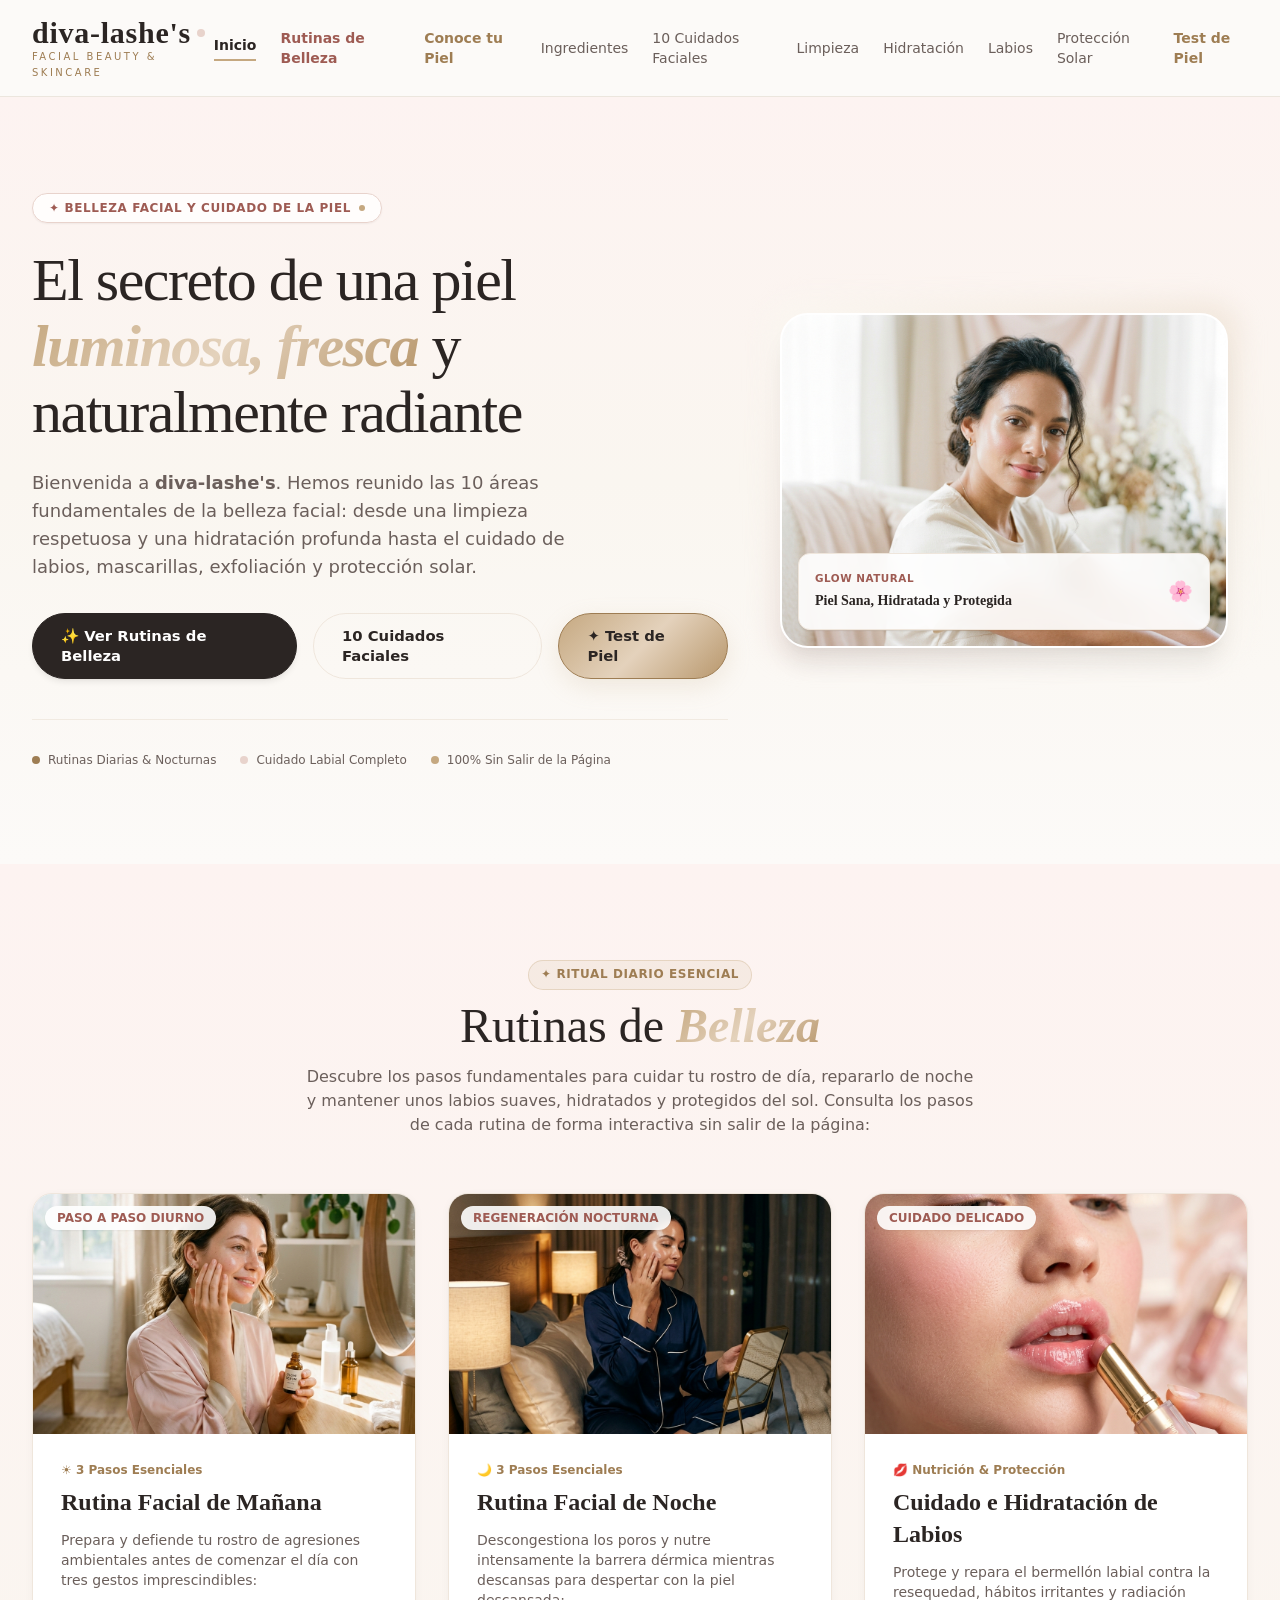
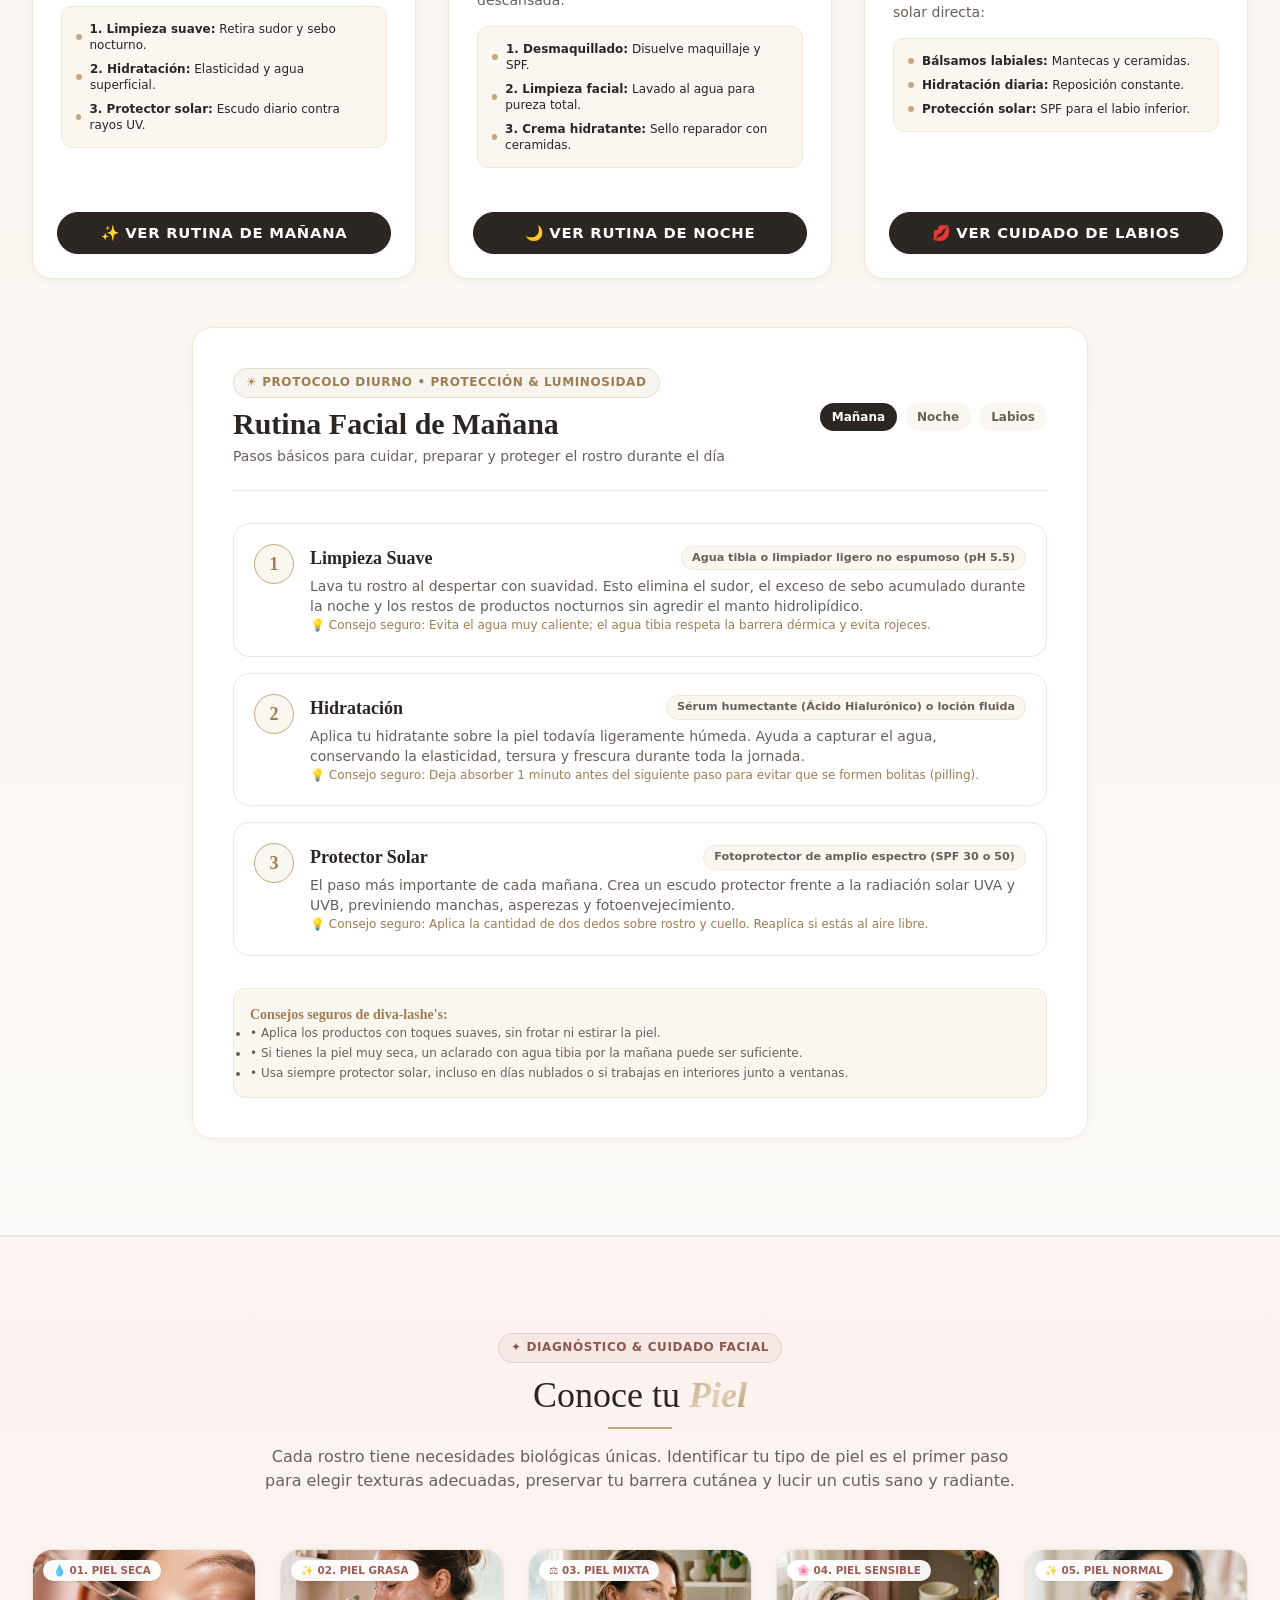
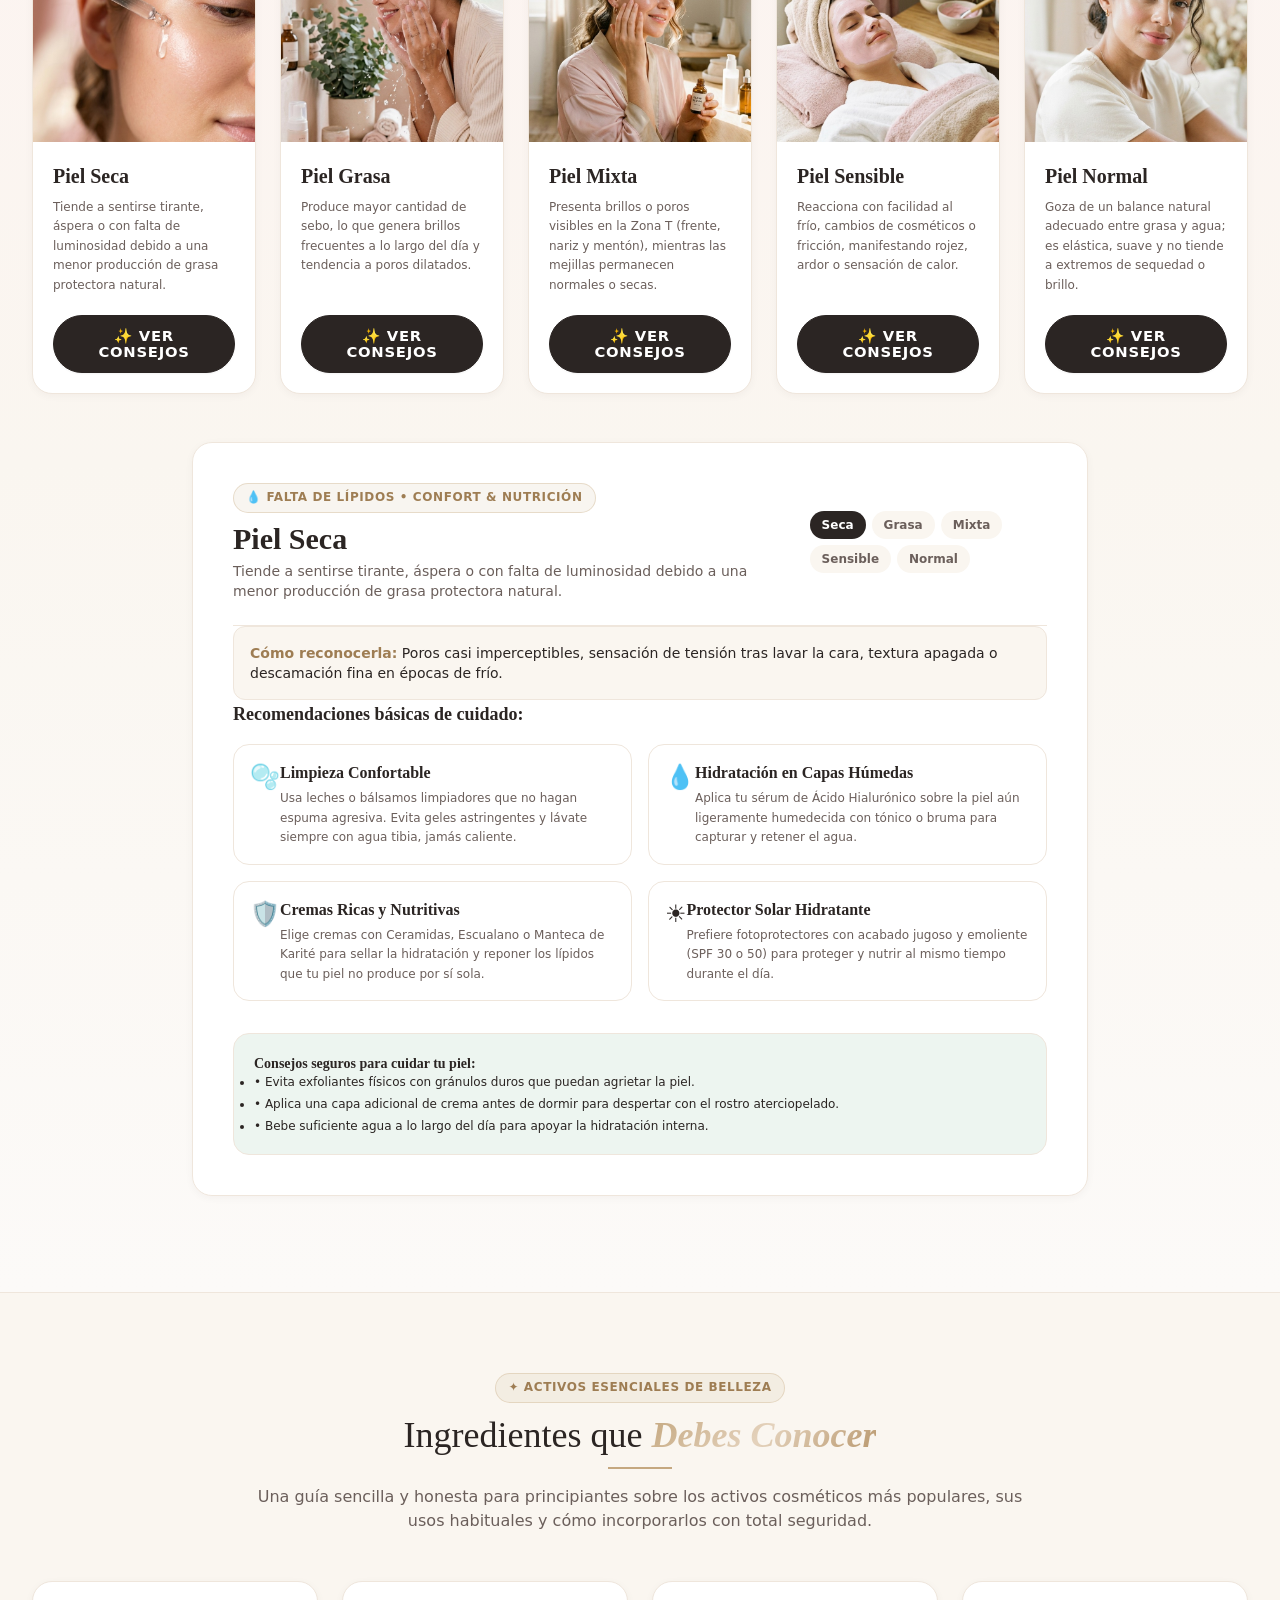
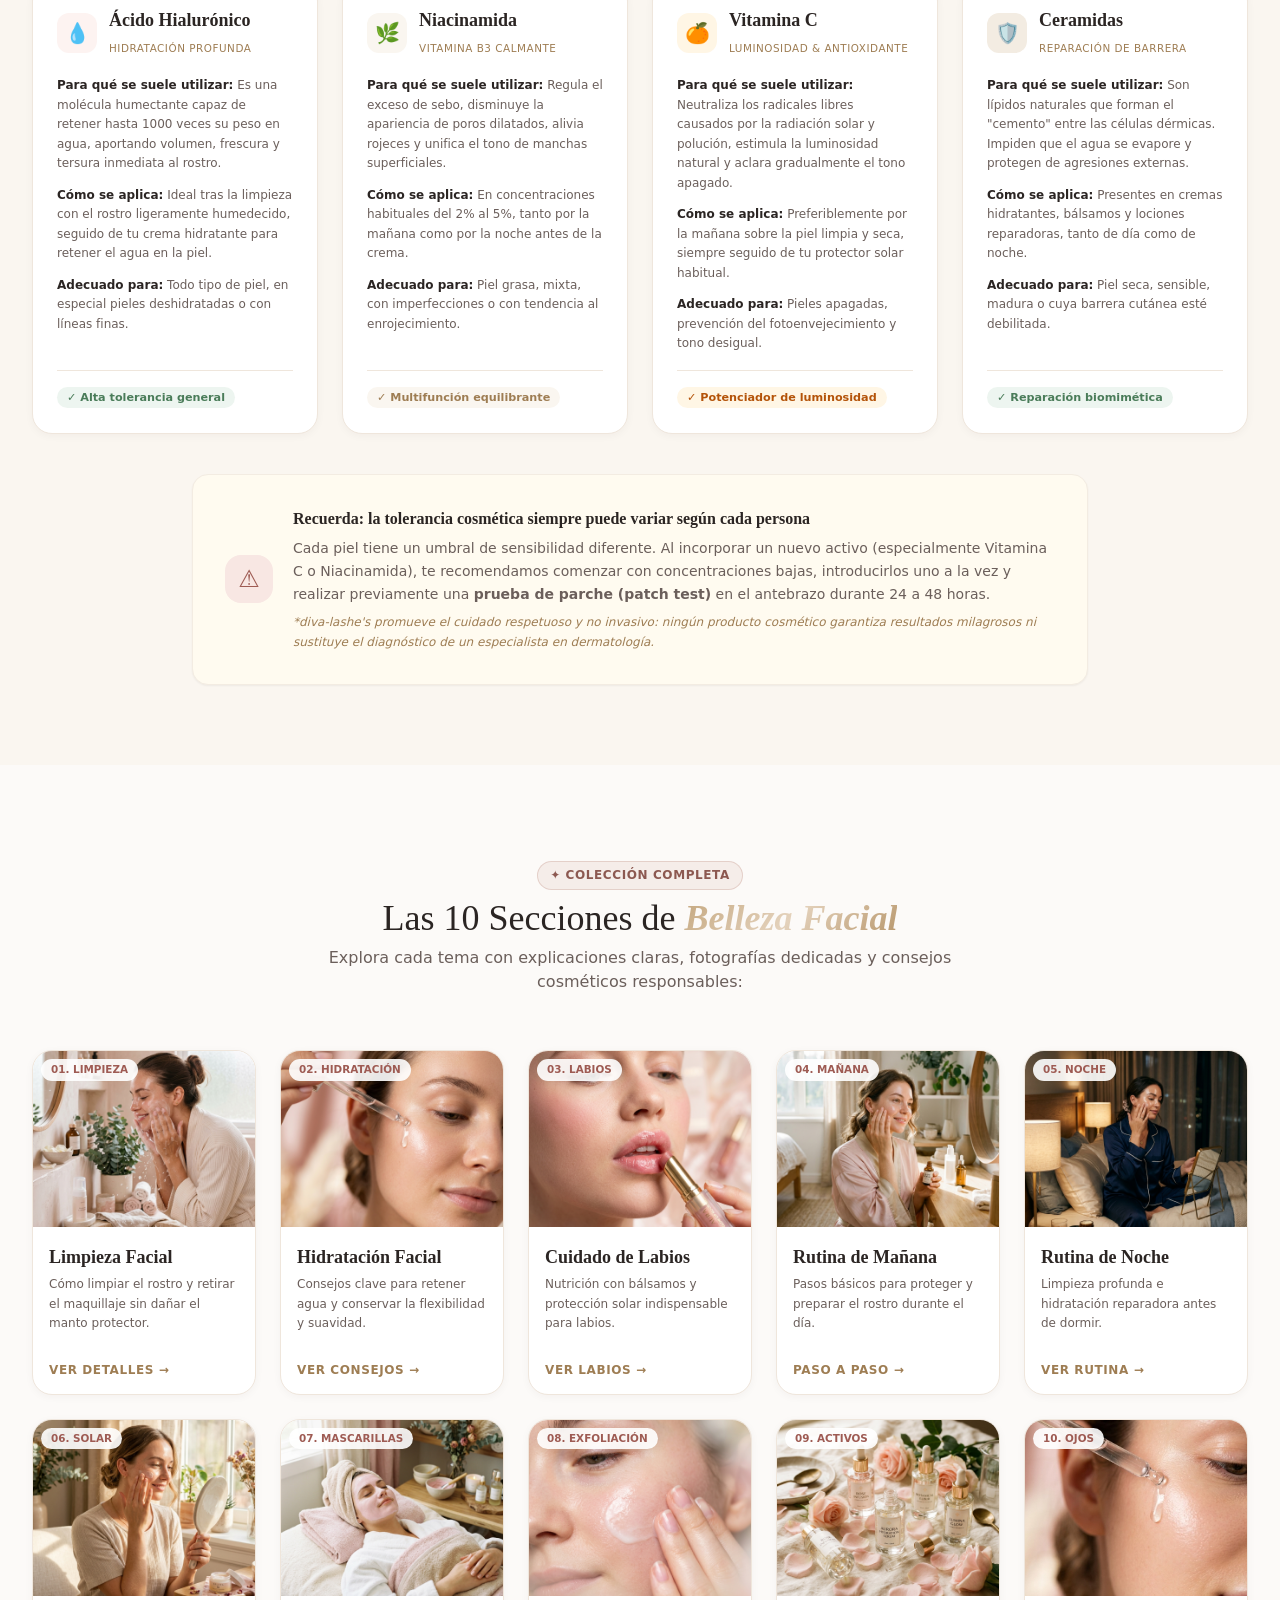
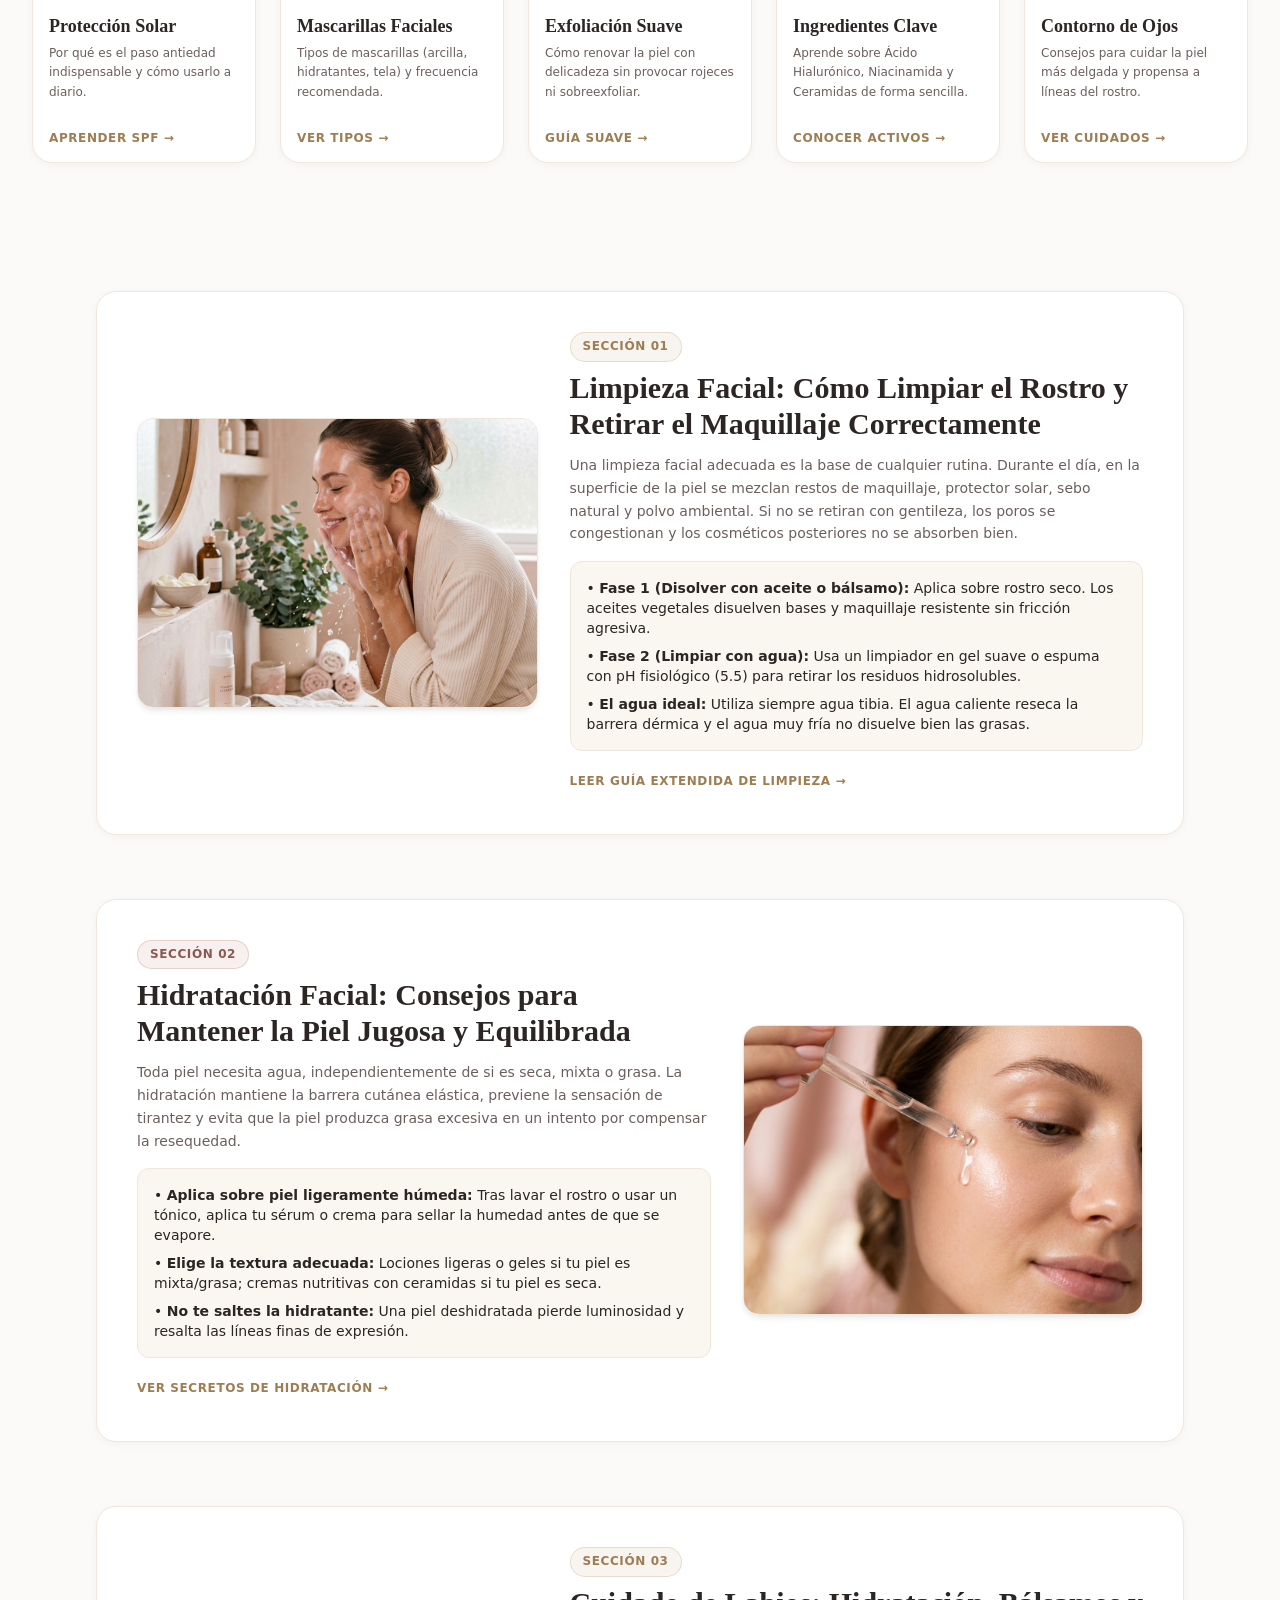
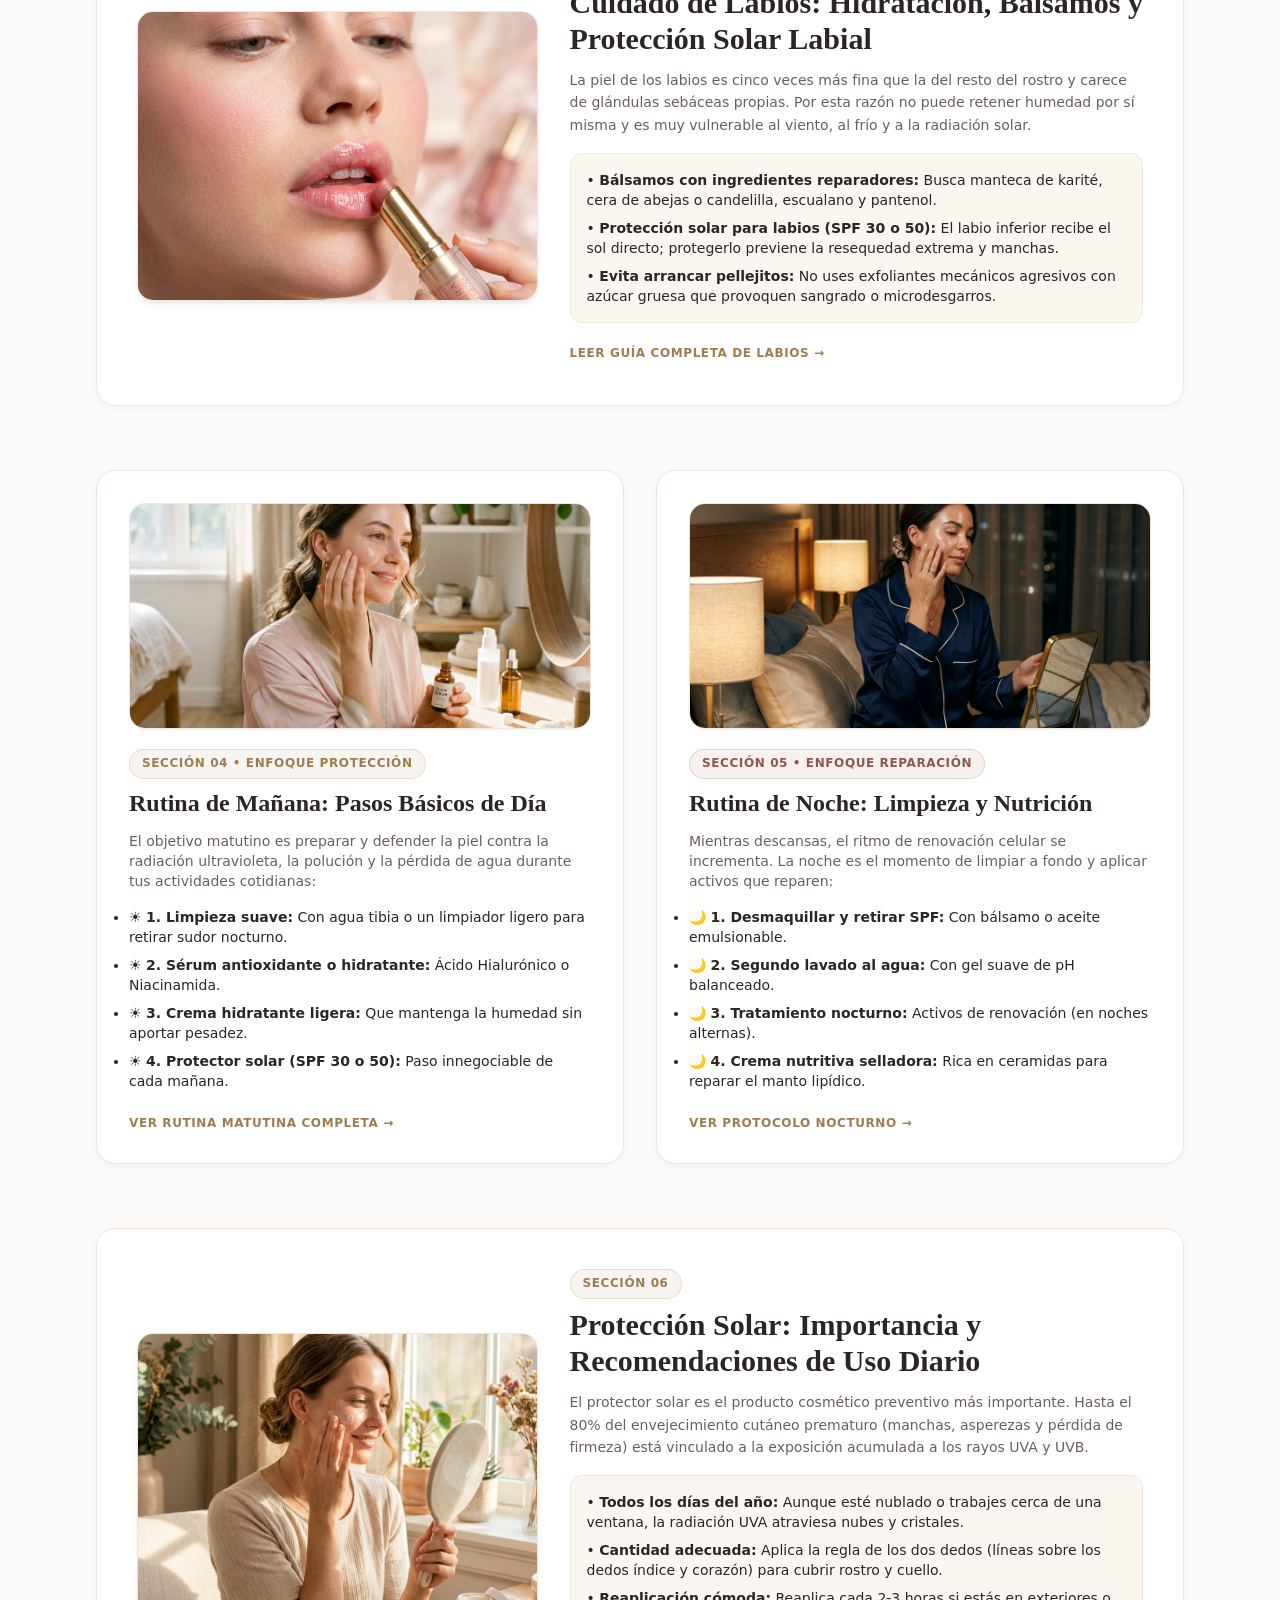
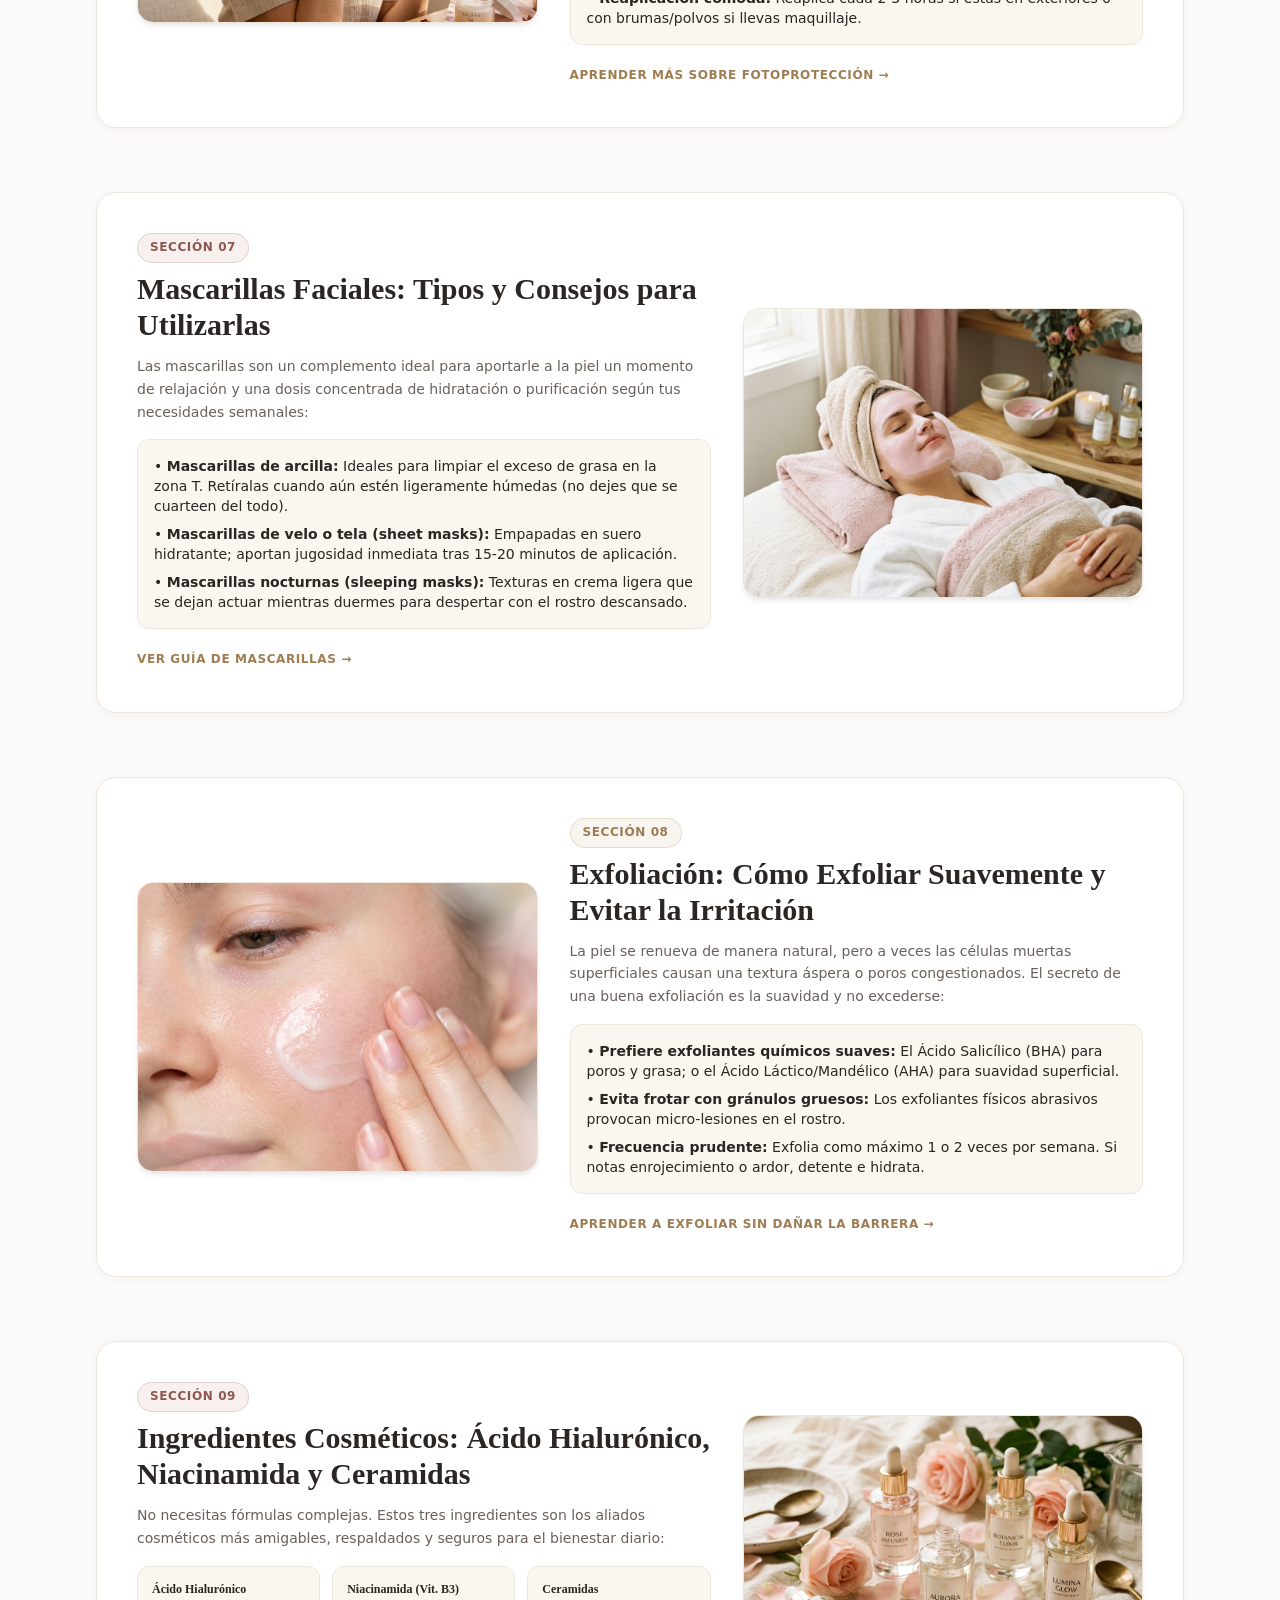
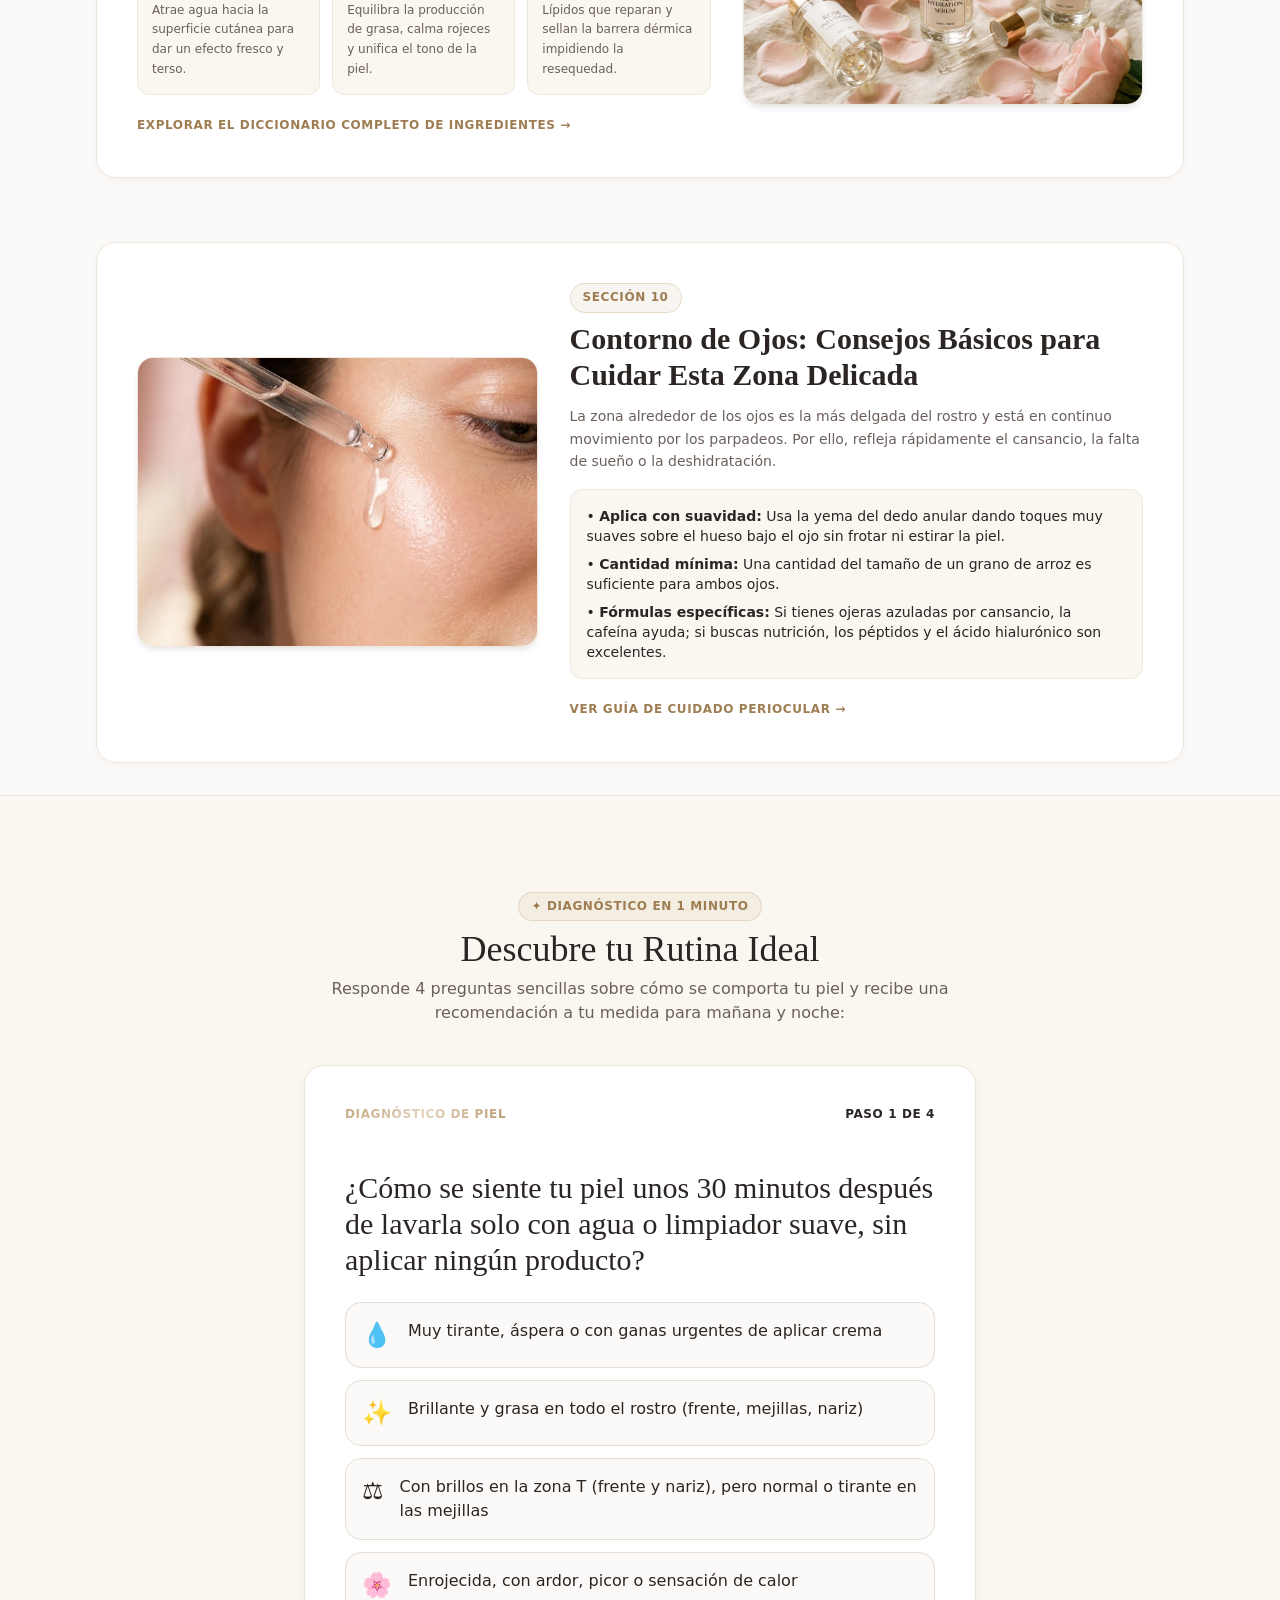
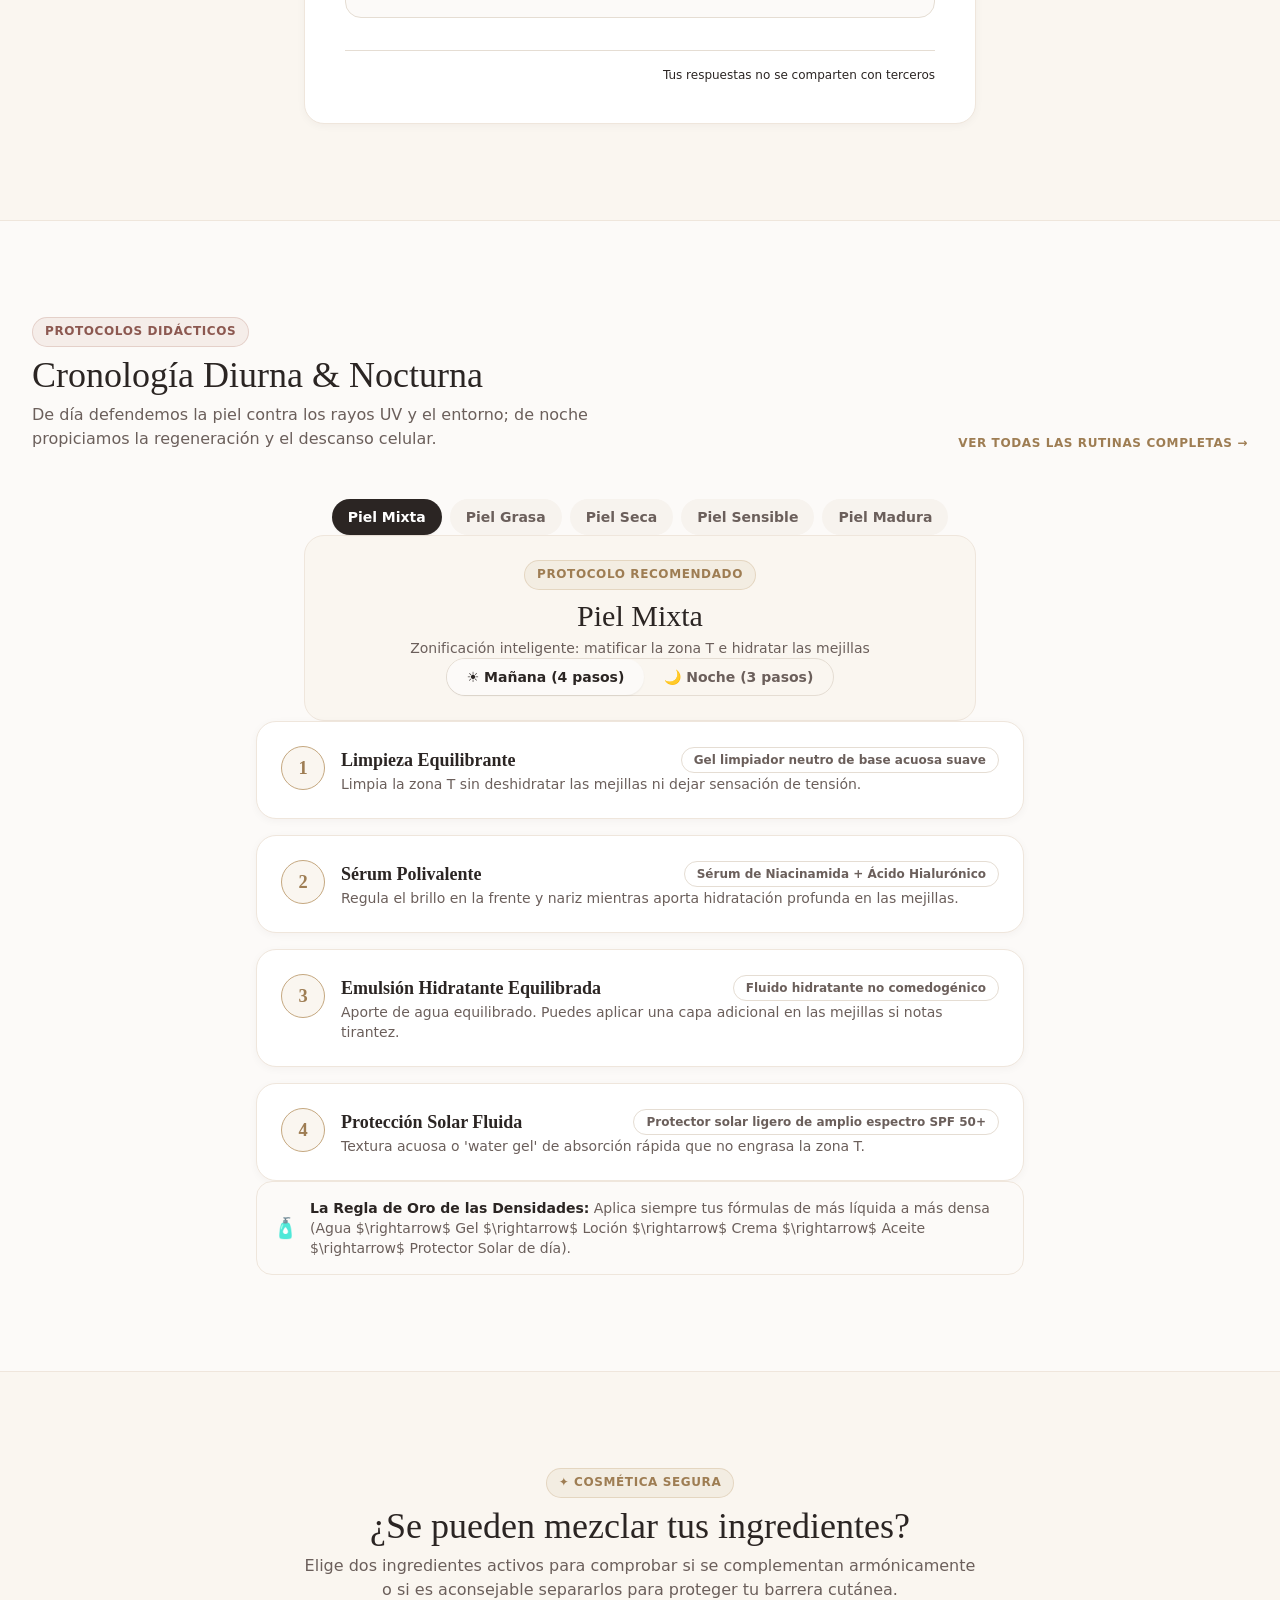
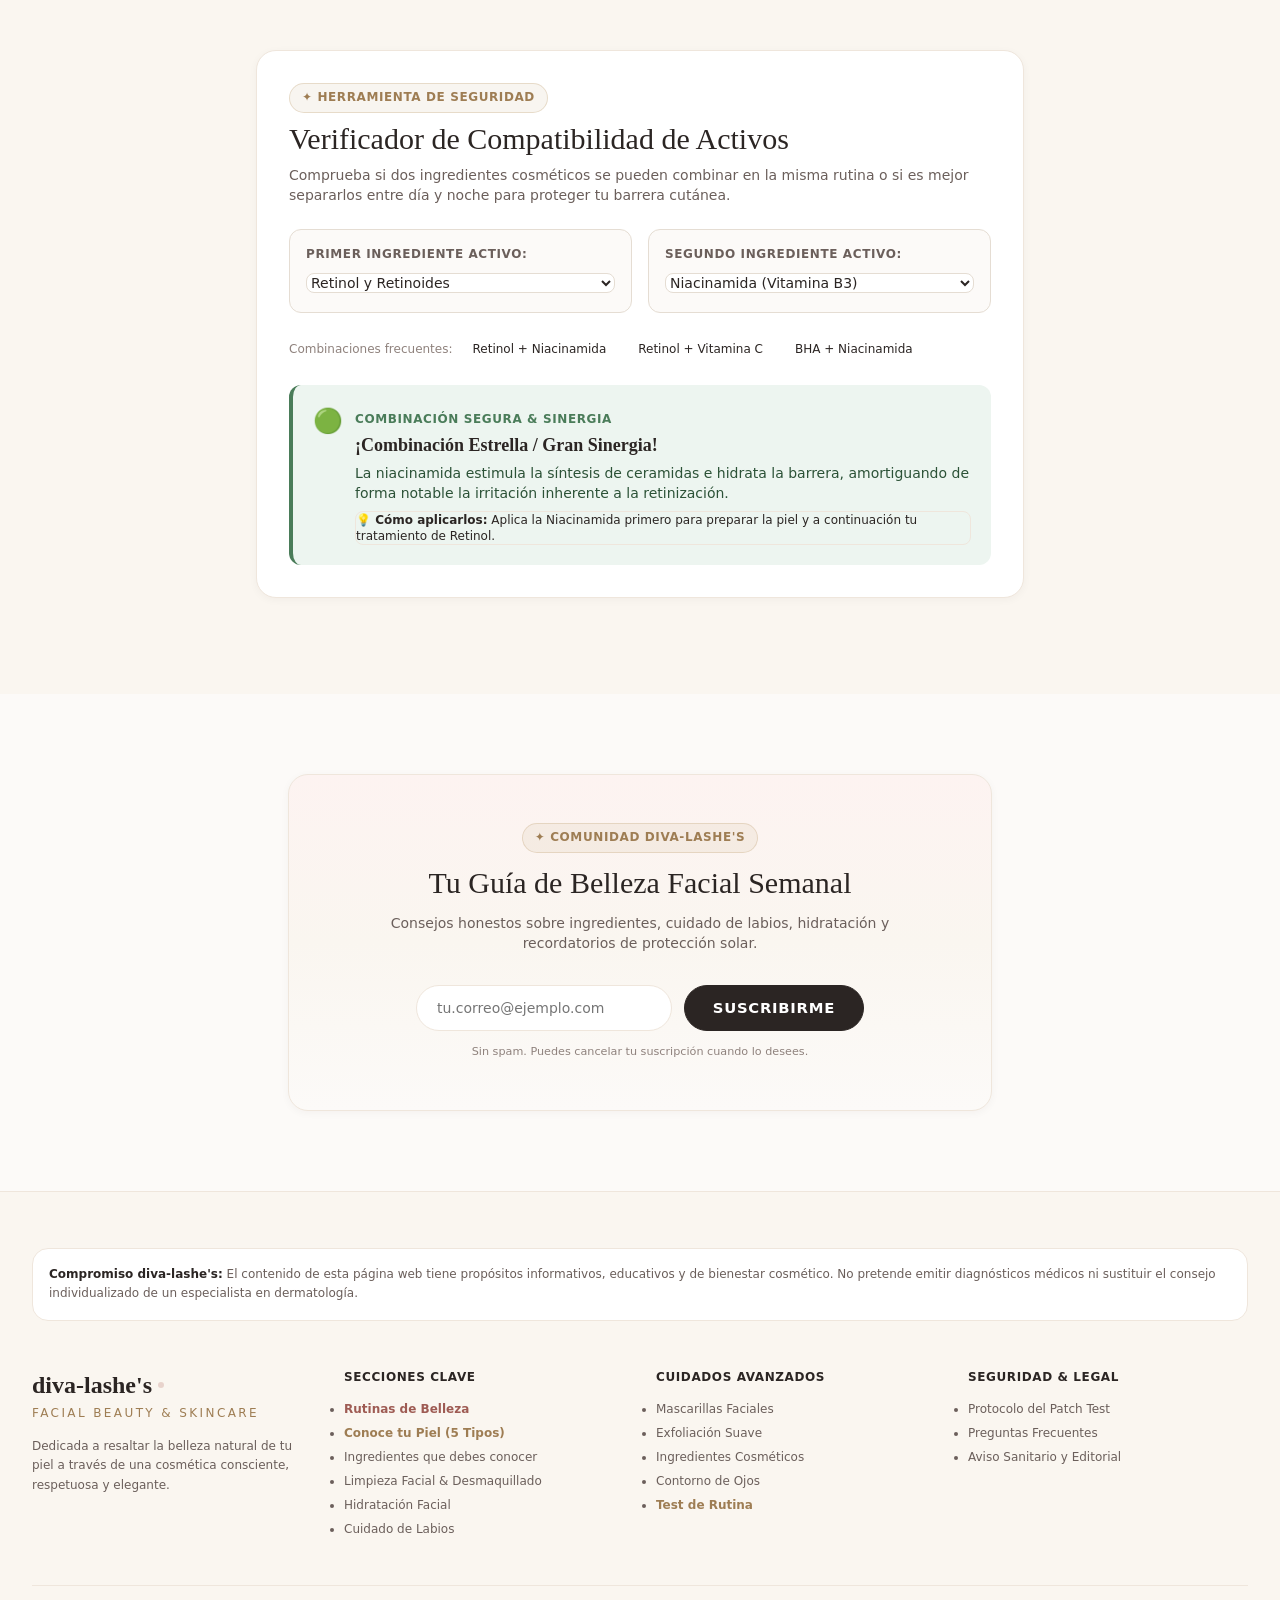
==== index.html @ 3c141c1d "Initial commit: diva-lashe's beauty and skincare website" ====
<!DOCTYPE html>
<html lang="es">
<head>
  <meta charset="UTF-8">
  <meta name="viewport" content="width=device-width, initial-scale=1.0">
  <title>diva-lashe's | Belleza Facial y Cuidado de la Piel</title>
  <meta name="description" content="diva-lashe's: Guía completa de belleza facial. Limpieza facial, hidratación profunda, cuidado de labios, rutinas de mañana y noche, protector solar, mascarillas, exfoliación e ingredientes.">
  <link rel="canonical" href="https://diva-lashes.com/">
  
  <!-- Estilos Base & Utilidades (100% Autónomo y de Carga Inmediata) -->
  <link rel="stylesheet" href="css/tailwind-local.css">
  <link rel="stylesheet" href="css/styles.css">
</head>
<body class="bg-[#FCFAF8] text-[#2B2523] flex flex-col min-h-screen">

  <!-- ============================================== -->
  <!-- ENCABEZADO CON LA MARCA diva-lashe's & NAVEGACIÓN -->
  <!-- ============================================== -->
  <header class="header-glass sticky top-0 z-40 transition-all duration-300">
    <div class="max-w-7xl mx-auto px-4 sm:px-6 lg:px-8">
      <div class="flex items-center justify-between h-20 sm:h-24">
        
        <!-- Logotipo de la Marca diva-lashe's -->
        <a href="index.html" class="flex flex-col text-left group">
          <div class="flex items-center gap-1.5">
            <span class="font-serif text-2xl sm:text-3xl font-semibold tracking-wide text-[#2B2523] group-hover:text-[#9E7D53] transition-colors">
              diva-lashe's
            </span>
            <span class="inline-block w-2 h-2 rounded-full bg-[#E8D3CC] group-hover:bg-[#C5A880] transition-colors"></span>
          </div>
          <span class="text-[0.625rem] tracking-[0.25em] uppercase text-[#9E7D53] font-medium -mt-0.5">
            Facial Beauty & Skincare
          </span>
        </a>

        <!-- Menú de Navegación Principal Desktop -->
        <nav class="hidden xl:flex items-center space-x-6 text-sm font-medium text-[#6B5F5B]">
          <a href="index.html" class="text-[#2B2523] font-semibold border-b-2 border-[#C5A880] pb-1">Inicio</a>
          <a href="#rutinas-de-belleza" class="hover:text-[#2B2523] transition-colors font-semibold text-[#9E5B53]">Rutinas de Belleza</a>
          <a href="#conoce-tu-piel" class="hover:text-[#2B2523] transition-colors font-semibold text-[#9E7D53]">Conoce tu Piel</a>
          <a href="#ingredientes-que-debes-conocer" class="hover:text-[#2B2523] transition-colors">Ingredientes</a>
          <a href="#cuidados-faciales" class="hover:text-[#2B2523] transition-colors">10 Cuidados Faciales</a>
          <a href="#limpieza-facial" class="hover:text-[#2B2523] transition-colors">Limpieza</a>
          <a href="#hidratacion-facial" class="hover:text-[#2B2523] transition-colors">Hidratación</a>
          <a href="#cuidado-labios" class="hover:text-[#2B2523] transition-colors">Labios</a>
          <a href="#proteccion-solar" class="hover:text-[#2B2523] transition-colors">Protección Solar</a>
          <a href="#diagnostico-test" class="hover:text-[#2B2523] transition-colors font-semibold text-[#9E7D53]">Test de Piel</a>
        </nav>

        <!-- Botones de Acción Superior -->
        <div class="flex items-center gap-3">
          <a href="#diagnostico-test" class="hidden sm:inline-flex btn-gold text-xs uppercase tracking-wider py-2.5 px-5">
            ✦ Descubrir mi Rutina
          </a>

          <!-- Botón Hamburguesa Móvil -->
          <button id="mobile-menu-toggle" class="xl:hidden p-2 rounded-xl text-[#2B2523] hover:bg-[#FAF6F0] focus:outline-none" aria-label="Abrir menú de navegación" aria-expanded="false">
            <svg class="w-6 h-6" fill="none" stroke="currentColor" viewBox="0 0 24 24">
              <path stroke-linecap="round" stroke-linejoin="round" stroke-width="2" d="M4 6h16M4 12h16M4 18h16"></path>
            </svg>
          </button>
        </div>

      </div>
    </div>
  </header>

  <!-- Menú Móvil Desplegable -->
  <div id="mobile-menu" class="hidden fixed inset-0 z-50 bg-[#FCFAF8]/95 backdrop-blur-md flex flex-col justify-between p-6 overflow-y-auto">
    <div>
      <div class="flex justify-between items-center pb-6 border-b border-[#EFE6DC]">
        <div>
          <span class="font-serif text-2xl font-semibold text-[#2B2523]">diva-lashe's</span>
          <span class="text-[0.65rem] tracking-[0.2em] uppercase text-[#9E7D53] block">Facial Beauty & Skincare</span>
        </div>
        <button id="mobile-menu-close" class="p-2 text-[#2B2523] hover:text-[#9E7D53]" aria-label="Cerrar menú">
          <svg class="w-6 h-6" fill="none" stroke="currentColor" viewBox="0 0 24 24">
            <path stroke-linecap="round" stroke-linejoin="round" stroke-width="2" d="M6 18L18 6M6 6l12 12"></path>
          </svg>
        </button>
      </div>

      <nav class="flex flex-col space-y-3.5 py-6 text-base font-medium text-[#2B2523]">
        <a href="index.html" class="text-[#9E7D53] font-semibold">Inicio</a>
        <a href="#rutinas-de-belleza" class="hover:text-[#9E7D53] transition-colors font-bold text-[#9E5B53]">🌸 Rutinas de Belleza (Mañana, Noche, Labios)</a>
        <a href="#conoce-tu-piel" class="hover:text-[#9E7D53] transition-colors font-bold text-[#9E7D53]">✨ Conoce tu Piel (5 Tipos & Consejos)</a>
        <a href="#ingredientes-que-debes-conocer" class="hover:text-[#9E7D53] transition-colors font-medium">🌿 Ingredientes que debes conocer</a>
        <a href="#cuidados-faciales" class="hover:text-[#9E7D53] transition-colors">✦ Los 10 Cuidados Faciales</a>
        <a href="#limpieza-facial" class="hover:text-[#9E7D53] transition-colors">1. Limpieza Facial y Desmaquillado</a>
        <a href="#hidratacion-facial" class="hover:text-[#9E7D53] transition-colors">2. Hidratación Facial Profunda</a>
        <a href="#cuidado-labios" class="hover:text-[#9E7D53] transition-colors">3. Cuidado de Labios y SPF Labial</a>
        <a href="#rutina-manana" class="hover:text-[#9E7D53] transition-colors">4. Rutina de Mañana</a>
        <a href="#rutina-noche" class="hover:text-[#9E7D53] transition-colors">5. Rutina de Noche</a>
        <a href="#proteccion-solar" class="hover:text-[#9E7D53] transition-colors">6. Protección Solar Diaria</a>
        <a href="#mascarillas-faciales" class="hover:text-[#9E7D53] transition-colors">7. Mascarillas Faciales</a>
        <a href="#exfoliacion" class="hover:text-[#9E7D53] transition-colors">8. Exfoliación Suave</a>
        <a href="#ingredientes-cosmeticos" class="hover:text-[#9E7D53] transition-colors">9. Ingredientes Cosméticos</a>
        <a href="#contorno-ojos" class="hover:text-[#9E7D53] transition-colors">10. Contorno de Ojos</a>
        <a href="tipos-de-piel.html" class="text-sm text-[#6B5F5B] pt-2 border-t border-[#EFE6DC]">Ver Guía de Tipos de Piel</a>
        <a href="faq.html" class="text-sm text-[#6B5F5B]">Preguntas Frecuentes & Patch Test</a>
        <a href="aviso-medico.html" class="text-sm text-[#6B5F5B]">Aviso Sanitario y Editorial</a>
      </nav>
    </div>

    <div class="pt-6 border-t border-[#EFE6DC]">
      <a href="#diagnostico-test" class="btn-gold w-full text-center py-3">
        ✦ Descubrir mi Rutina Personalizada
      </a>
    </div>
  </div>

  <main class="flex-grow">

    <!-- ============================================== -->
    <!-- SECCIÓN PRINCIPAL (HERO) CON FOTOGRAFÍA EDITORIAL -->
    <!-- ============================================== -->
    <section class="relative overflow-hidden py-14 sm:py-20 lg:py-24 bg-gradient-to-b from-[#FDF3F1] via-[#FAF6F0] to-[#FCFAF8]">
      <div class="max-w-7xl mx-auto px-4 sm:px-6 lg:px-8 relative z-10">
        <div class="grid grid-cols-1 lg:grid-cols-12 gap-12 lg:gap-8 items-center">
          
          <!-- Columna Izquierda: Título Atractivo y Botón de Descubrir -->
          <div class="lg:col-span-7 text-center lg:text-left">
            
            <div class="inline-flex items-center gap-2 mb-6 px-4 py-1.5 rounded-full bg-[#FFFFFF]/80 border border-[#E8D3CC] shadow-sm">
              <span class="text-xs font-semibold uppercase tracking-wider text-[#9E5B53]">✦ Belleza Facial y Cuidado de la Piel</span>
              <span class="w-1.5 h-1.5 rounded-full bg-[#C5A880]"></span>
              <span class="text-xs text-[#6B5F5B] font-medium hidden sm:inline">diva-lashe's</span>
            </div>

            <h1 class="font-serif text-4xl sm:text-5xl lg:text-6xl font-medium text-[#2B2523] tracking-tight leading-[1.12] mb-6">
              El secreto de una piel <span class="text-gold-gradient font-semibold italic">luminosa, fresca</span> y naturalmente radiante
            </h1>

            <p class="text-base sm:text-lg text-[#6B5F5B] leading-relaxed mb-8 max-w-xl mx-auto lg:mx-0">
              Bienvenida a <strong>diva-lashe's</strong>. Hemos reunido las 10 áreas fundamentales de la belleza facial: desde una limpieza respetuosa y una hidratación profunda hasta el cuidado de labios, mascarillas, exfoliación y protección solar.
            </p>

            <div class="flex flex-col sm:flex-row items-center justify-center lg:justify-start gap-4">
              <!-- Botón principal para descubrir las rutinas de belleza -->
              <a href="#rutinas-de-belleza" class="btn-primary w-full sm:w-auto text-sm py-3.5 px-8 shadow-md hover:shadow-lg">
                ✨ Ver Rutinas de Belleza
              </a>
              <a href="#cuidados-faciales" class="btn-outline w-full sm:w-auto text-sm py-3.5 px-7">
                10 Cuidados Faciales
              </a>
              <a href="#diagnostico-test" class="btn-gold w-full sm:w-auto text-sm py-3.5 px-6">
                ✦ Test de Piel
              </a>
            </div>

            <!-- Etiquetas de Valores de Marca diva-lashe's -->
            <div class="flex flex-wrap items-center justify-center lg:justify-start gap-4 sm:gap-6 mt-10 pt-8 border-t border-[#EFE6DC]/80 text-xs text-[#6B5F5B]">
              <div class="flex items-center gap-2">
                <span class="w-2 h-2 rounded-full bg-[#9E7D53]"></span>
                <span class="font-medium">Rutinas Diarias & Nocturnas</span>
              </div>
              <div class="flex items-center gap-2">
                <span class="w-2 h-2 rounded-full bg-[#E8D3CC]"></span>
                <span class="font-medium">Cuidado Labial Completo</span>
              </div>
              <div class="flex items-center gap-2">
                <span class="w-2 h-2 rounded-full bg-[#C5A880]"></span>
                <span class="font-medium">100% Sin Salir de la Página</span>
              </div>
            </div>

          </div>

          <!-- Columna Derecha: Fotografía de Belleza Facial Editorial -->
          <div class="lg:col-span-5 flex justify-center">
            <div class="relative w-full max-w-md">
              
              <!-- Marco decorativo sutil en tonos crema y rosa suave -->
              <div class="absolute -inset-3 rounded-[2rem] bg-gradient-to-tr from-[#E8D3CC]/40 via-[#FAF6F0] to-[#E4D2BC]/40 blur-md -z-10"></div>
              
              <div class="relative rounded-[1.75rem] overflow-hidden border-2 border-white shadow-xl bg-white">
                <img 
                  src="assets/images/facial_skincare_hero.jpg" 
                  alt="Fotografía de belleza facial y cuidado de la piel natural diva-lashe's" 
                  class="w-full h-auto object-cover transform hover:scale-[1.02] transition-transform duration-700"
                  loading="eager"
                  width="800"
                  height="600"
                >
                
                <!-- Badge flotante sobre la fotografía -->
                <div class="absolute bottom-4 left-4 right-4 p-4 rounded-xl bg-white/90 backdrop-blur-md border border-[#EFE6DC] shadow-sm flex items-center justify-between">
                  <div>
                    <span class="text-[0.65rem] font-bold uppercase tracking-wider text-[#9E5B53] block">Glow Natural</span>
                    <span class="font-serif text-sm font-semibold text-[#2B2523]">Piel Sana, Hidratada y Protegida</span>
                  </div>
                  <span class="text-xl">🌸</span>
                </div>
              </div>

            </div>
          </div>

        </div>
      </div>
    </section>

    <!-- =================================================================== -->
    <!-- SECCIÓN: RUTINAS DE BELLEZA (MAÑANA, NOCHE, LABIOS)                -->
    <!-- =================================================================== -->
    <section id="rutinas-de-belleza" class="py-16 sm:py-24 bg-gradient-to-b from-[#FAF6F0] via-[#FCFAF8] to-[#FAF6F0] border-b border-[#EFE6DC] scroll-mt-20">
      <div class="max-w-7xl mx-auto px-4 sm:px-6 lg:px-8">
        
        <div class="text-center max-w-2xl mx-auto mb-14">
          <span class="badge-gold mb-2">✦ Ritual Diario Esencial</span>
          <h2 class="font-serif text-3xl sm:text-4xl lg:text-5xl text-[#2B2523] font-medium">
            Rutinas de <span class="text-gold-gradient font-semibold italic">Belleza</span>
          </h2>
          <p class="text-sm sm:text-base text-[#6B5F5B] mt-3 leading-relaxed">
            Descubre los pasos fundamentales para cuidar tu rostro de día, repararlo de noche y mantener unos labios suaves, hidratados y protegidos del sol. Consulta los pasos de cada rutina de forma interactiva sin salir de la página:
          </p>
        </div>

        <!-- 3 Tarjetas Elegantes -->
        <div class="grid grid-cols-1 md:grid-cols-3 gap-8 mb-12">

          <!-- 1. RUTINA FACIAL DE MAÑANA -->
          <article class="card-luxury overflow-hidden flex flex-col justify-between group border-[#EFE6DC] hover:border-[#C5A880] bg-white shadow-md">
            <div>
              <div class="relative h-60 overflow-hidden bg-[#FAF6F0]">
                <img src="assets/images/rutina_manana.jpg" alt="Rutina facial de mañana diva-lashe's" class="w-full h-full object-cover group-hover:scale-105 transition-transform duration-500" loading="lazy">
                <span class="absolute top-3 left-3 px-3 py-1 rounded-full text-xs font-bold uppercase bg-white/90 backdrop-blur-sm text-[#9E5B53] shadow-sm">
                  Paso a Paso Diurno
                </span>
              </div>
              <div class="p-6 sm:p-7">
                <div class="flex items-center gap-2 mb-2 text-xs font-semibold text-[#9E7D53]">
                  <span>☀️ 3 Pasos Esenciales</span>
                </div>
                <h3 class="font-serif text-2xl font-semibold text-[#2B2523] mb-3 group-hover:text-[#9E7D53] transition-colors">
                  Rutina Facial de Mañana
                </h3>
                <p class="text-xs sm:text-sm text-[#6B5F5B] leading-relaxed mb-4">
                  Prepara y defiende tu rostro de agresiones ambientales antes de comenzar el día con tres gestos imprescindibles:
                </p>
                <ul class="text-xs text-[#2B2523] space-y-2 mb-4 bg-[#FAF6F0] p-3.5 rounded-xl border border-[#EFE6DC]">
                  <li class="flex items-center gap-2">
                    <span class="w-1.5 h-1.5 rounded-full bg-[#C5A880]"></span>
                    <span><strong>1. Limpieza suave:</strong> Retira sudor y sebo nocturno.</span>
                  </li>
                  <li class="flex items-center gap-2">
                    <span class="w-1.5 h-1.5 rounded-full bg-[#C5A880]"></span>
                    <span><strong>2. Hidratación:</strong> Elasticidad y agua superficial.</span>
                  </li>
                  <li class="flex items-center gap-2">
                    <span class="w-1.5 h-1.5 rounded-full bg-[#C5A880]"></span>
                    <span><strong>3. Protector solar:</strong> Escudo diario contra rayos UV.</span>
                  </li>
                </ul>
              </div>
            </div>
            <div class="px-6 pb-6 pt-0">
              <button type="button" class="view-routine-btn btn-primary w-full text-xs uppercase tracking-wider py-3 shadow-sm hover:shadow" data-routine="manana">
                ✨ Ver rutina de mañana
              </button>
            </div>
          </article>

          <!-- 2. RUTINA FACIAL DE NOCHE -->
          <article class="card-luxury overflow-hidden flex flex-col justify-between group border-[#EFE6DC] hover:border-[#C5A880] bg-white shadow-md">
            <div>
              <div class="relative h-60 overflow-hidden bg-[#FAF6F0]">
                <img src="assets/images/rutina_noche.jpg" alt="Rutina facial de noche diva-lashe's" class="w-full h-full object-cover group-hover:scale-105 transition-transform duration-500" loading="lazy">
                <span class="absolute top-3 left-3 px-3 py-1 rounded-full text-xs font-bold uppercase bg-white/90 backdrop-blur-sm text-[#9E5B53] shadow-sm">
                  Regeneración Nocturna
                </span>
              </div>
              <div class="p-6 sm:p-7">
                <div class="flex items-center gap-2 mb-2 text-xs font-semibold text-[#9E7D53]">
                  <span>🌙 3 Pasos Esenciales</span>
                </div>
                <h3 class="font-serif text-2xl font-semibold text-[#2B2523] mb-3 group-hover:text-[#9E7D53] transition-colors">
                  Rutina Facial de Noche
                </h3>
                <p class="text-xs sm:text-sm text-[#6B5F5B] leading-relaxed mb-4">
                  Descongestiona los poros y nutre intensamente la barrera dérmica mientras descansas para despertar con la piel descansada:
                </p>
                <ul class="text-xs text-[#2B2523] space-y-2 mb-4 bg-[#FAF6F0] p-3.5 rounded-xl border border-[#EFE6DC]">
                  <li class="flex items-center gap-2">
                    <span class="w-1.5 h-1.5 rounded-full bg-[#C5A880]"></span>
                    <span><strong>1. Desmaquillado:</strong> Disuelve maquillaje y SPF.</span>
                  </li>
                  <li class="flex items-center gap-2">
                    <span class="w-1.5 h-1.5 rounded-full bg-[#C5A880]"></span>
                    <span><strong>2. Limpieza facial:</strong> Lavado al agua para pureza total.</span>
                  </li>
                  <li class="flex items-center gap-2">
                    <span class="w-1.5 h-1.5 rounded-full bg-[#C5A880]"></span>
                    <span><strong>3. Crema hidratante:</strong> Sello reparador con ceramidas.</span>
                  </li>
                </ul>
              </div>
            </div>
            <div class="px-6 pb-6 pt-0">
              <button type="button" class="view-routine-btn btn-primary w-full text-xs uppercase tracking-wider py-3 shadow-sm hover:shadow" data-routine="noche">
                🌙 Ver rutina de noche
              </button>
            </div>
          </article>

          <!-- 3. CUIDADO E HIDRATACIÓN DE LABIOS -->
          <article class="card-luxury overflow-hidden flex flex-col justify-between group border-[#EFE6DC] hover:border-[#C5A880] bg-white shadow-md">
            <div>
              <div class="relative h-60 overflow-hidden bg-[#FAF6F0]">
                <img src="assets/images/cuidado_labios.jpg" alt="Cuidado e hidratación de labios diva-lashe's" class="w-full h-full object-cover group-hover:scale-105 transition-transform duration-500" loading="lazy">
                <span class="absolute top-3 left-3 px-3 py-1 rounded-full text-xs font-bold uppercase bg-white/90 backdrop-blur-sm text-[#9E5B53] shadow-sm">
                  Cuidado Delicado
                </span>
              </div>
              <div class="p-6 sm:p-7">
                <div class="flex items-center gap-2 mb-2 text-xs font-semibold text-[#9E7D53]">
                  <span>💋 Nutrición & Protección</span>
                </div>
                <h3 class="font-serif text-2xl font-semibold text-[#2B2523] mb-3 group-hover:text-[#9E7D53] transition-colors">
                  Cuidado e Hidratación de Labios
                </h3>
                <p class="text-xs sm:text-sm text-[#6B5F5B] leading-relaxed mb-4">
                  Protege y repara el bermellón labial contra la resequedad, hábitos irritantes y radiación solar directa:
                </p>
                <ul class="text-xs text-[#2B2523] space-y-2 mb-4 bg-[#FAF6F0] p-3.5 rounded-xl border border-[#EFE6DC]">
                  <li class="flex items-center gap-2">
                    <span class="w-1.5 h-1.5 rounded-full bg-[#C5A880]"></span>
                    <span><strong>Bálsamos labiales:</strong> Mantecas y ceramidas.</span>
                  </li>
                  <li class="flex items-center gap-2">
                    <span class="w-1.5 h-1.5 rounded-full bg-[#C5A880]"></span>
                    <span><strong>Hidratación diaria:</strong> Reposición constante.</span>
                  </li>
                  <li class="flex items-center gap-2">
                    <span class="w-1.5 h-1.5 rounded-full bg-[#C5A880]"></span>
                    <span><strong>Protección solar:</strong> SPF para el labio inferior.</span>
                  </li>
                </ul>
              </div>
            </div>
            <div class="px-6 pb-6 pt-0">
              <button type="button" class="view-routine-btn btn-primary w-full text-xs uppercase tracking-wider py-3 shadow-sm hover:shadow" data-routine="labios">
                💋 Ver cuidado de labios
              </button>
            </div>
          </article>

        </div>

        <!-- Visor Interactivo en la Página (Sin Salir de la Web) -->
        <div id="rutinas-belleza-viewer" class="max-w-4xl mx-auto scroll-mt-28">
          <!-- Renderizado dinámicamente vía js/beautyRoutines.js -->
        </div>

      </div>
    </section>

    <!-- =================================================================== -->
    <!-- SECCIÓN: CONOCE TU PIEL (TIPOS DE PIEL & RECOMENDACIONES DE CUIDADO) -->
    <!-- =================================================================== -->
    <section id="conoce-tu-piel" class="py-16 sm:py-24 bg-gradient-to-b from-[#FCFAF8] via-[#FDF3F1] to-[#FAF6F0] scroll-mt-20 border-t border-[#EFE6DC]">
      <div class="max-w-7xl mx-auto px-4 sm:px-6 lg:px-8">
        
        <div class="text-center max-w-3xl mx-auto mb-14">
          <span class="badge-blush mb-3">✦ Diagnóstico & Cuidado Facial</span>
          <h2 class="font-serif text-3xl sm:text-4xl text-[#2B2523] font-medium leading-tight">
            Conoce tu <span class="text-gold-gradient font-semibold italic">Piel</span>
          </h2>
          <div class="w-16 h-0.5 bg-[#C5A880] mx-auto mt-3 mb-4"></div>
          <p class="text-sm sm:text-base text-[#6B5F5B] leading-relaxed">
            Cada rostro tiene necesidades biológicas únicas. Identificar tu tipo de piel es el primer paso para elegir texturas adecuadas, preservar tu barrera cutánea y lucir un cutis sano y radiante.
          </p>
        </div>

        <!-- Cuadrícula de 5 Tarjetas para los Tipos de Piel -->
        <div class="grid grid-cols-1 sm:grid-cols-2 lg:grid-cols-3 xl:grid-cols-5 gap-6">

          <!-- 1. Piel Seca -->
          <article class="card-luxury overflow-hidden flex flex-col justify-between group border-[#EFE6DC] hover:border-[#C5A880] transition-all duration-300 hover:shadow-xl bg-white">
            <div>
              <div class="relative h-48 overflow-hidden bg-[#FAF6F0]">
                <img src="assets/images/piel_seca.jpg" alt="Piel seca y deshidratada" class="w-full h-full object-cover group-hover:scale-105 transition-transform duration-500" loading="lazy">
                <span class="absolute top-2.5 left-2.5 px-2.5 py-0.5 rounded-full text-[0.65rem] font-bold uppercase bg-white/95 text-[#9E5B53] shadow-sm">💧 01. Piel Seca</span>
              </div>
              <div class="p-5">
                <h3 class="font-serif text-xl font-semibold text-[#2B2523] mb-2 group-hover:text-[#9E7D53] transition-colors">Piel Seca</h3>
                <p class="text-xs text-[#6B5F5B] leading-relaxed">
                  Tiende a sentirse tirante, áspera o con falta de luminosidad debido a una menor producción de grasa protectora natural.
                </p>
              </div>
            </div>
            <div class="p-5 pt-0">
              <button type="button" class="view-skin-tips-btn btn-primary w-full text-xs uppercase tracking-wider py-2.5 shadow-sm hover:shadow" data-skin="seca">
                ✨ Ver consejos
              </button>
            </div>
          </article>

          <!-- 2. Piel Grasa -->
          <article class="card-luxury overflow-hidden flex flex-col justify-between group border-[#EFE6DC] hover:border-[#C5A880] transition-all duration-300 hover:shadow-xl bg-white">
            <div>
              <div class="relative h-48 overflow-hidden bg-[#FAF6F0]">
                <img src="assets/images/piel_grasa.jpg" alt="Piel grasa con brillo y poros visibles" class="w-full h-full object-cover group-hover:scale-105 transition-transform duration-500" loading="lazy">
                <span class="absolute top-2.5 left-2.5 px-2.5 py-0.5 rounded-full text-[0.65rem] font-bold uppercase bg-white/95 text-[#9E5B53] shadow-sm">✨ 02. Piel Grasa</span>
              </div>
              <div class="p-5">
                <h3 class="font-serif text-xl font-semibold text-[#2B2523] mb-2 group-hover:text-[#9E7D53] transition-colors">Piel Grasa</h3>
                <p class="text-xs text-[#6B5F5B] leading-relaxed">
                  Produce mayor cantidad de sebo, lo que genera brillos frecuentes a lo largo del día y tendencia a poros dilatados.
                </p>
              </div>
            </div>
            <div class="p-5 pt-0">
              <button type="button" class="view-skin-tips-btn btn-primary w-full text-xs uppercase tracking-wider py-2.5 shadow-sm hover:shadow" data-skin="grasa">
                ✨ Ver consejos
              </button>
            </div>
          </article>

          <!-- 3. Piel Mixta -->
          <article class="card-luxury overflow-hidden flex flex-col justify-between group border-[#EFE6DC] hover:border-[#C5A880] transition-all duration-300 hover:shadow-xl bg-white">
            <div>
              <div class="relative h-48 overflow-hidden bg-[#FAF6F0]">
                <img src="assets/images/piel_mixta.jpg" alt="Piel mixta con zona T grasa y mejillas normales" class="w-full h-full object-cover group-hover:scale-105 transition-transform duration-500" loading="lazy">
                <span class="absolute top-2.5 left-2.5 px-2.5 py-0.5 rounded-full text-[0.65rem] font-bold uppercase bg-white/95 text-[#9E5B53] shadow-sm">⚖️ 03. Piel Mixta</span>
              </div>
              <div class="p-5">
                <h3 class="font-serif text-xl font-semibold text-[#2B2523] mb-2 group-hover:text-[#9E7D53] transition-colors">Piel Mixta</h3>
                <p class="text-xs text-[#6B5F5B] leading-relaxed">
                  Presenta brillos o poros visibles en la Zona T (frente, nariz y mentón), mientras las mejillas permanecen normales o secas.
                </p>
              </div>
            </div>
            <div class="p-5 pt-0">
              <button type="button" class="view-skin-tips-btn btn-primary w-full text-xs uppercase tracking-wider py-2.5 shadow-sm hover:shadow" data-skin="mixta">
                ✨ Ver consejos
              </button>
            </div>
          </article>

          <!-- 4. Piel Sensible -->
          <article class="card-luxury overflow-hidden flex flex-col justify-between group border-[#EFE6DC] hover:border-[#C5A880] transition-all duration-300 hover:shadow-xl bg-white">
            <div>
              <div class="relative h-48 overflow-hidden bg-[#FAF6F0]">
                <img src="assets/images/piel_sensible.jpg" alt="Piel sensible y reactiva con rojeces" class="w-full h-full object-cover group-hover:scale-105 transition-transform duration-500" loading="lazy">
                <span class="absolute top-2.5 left-2.5 px-2.5 py-0.5 rounded-full text-[0.65rem] font-bold uppercase bg-white/95 text-[#9E5B53] shadow-sm">🌸 04. Piel Sensible</span>
              </div>
              <div class="p-5">
                <h3 class="font-serif text-xl font-semibold text-[#2B2523] mb-2 group-hover:text-[#9E7D53] transition-colors">Piel Sensible</h3>
                <p class="text-xs text-[#6B5F5B] leading-relaxed">
                  Reacciona con facilidad al frío, cambios de cosméticos o fricción, manifestando rojez, ardor o sensación de calor.
                </p>
              </div>
            </div>
            <div class="p-5 pt-0">
              <button type="button" class="view-skin-tips-btn btn-primary w-full text-xs uppercase tracking-wider py-2.5 shadow-sm hover:shadow" data-skin="sensible">
                ✨ Ver consejos
              </button>
            </div>
          </article>

          <!-- 5. Piel Normal -->
          <article class="card-luxury overflow-hidden flex flex-col justify-between group border-[#EFE6DC] hover:border-[#C5A880] transition-all duration-300 hover:shadow-xl bg-white">
            <div>
              <div class="relative h-48 overflow-hidden bg-[#FAF6F0]">
                <img src="assets/images/piel_normal.jpg" alt="Piel normal sana y equilibrada" class="w-full h-full object-cover group-hover:scale-105 transition-transform duration-500" loading="lazy">
                <span class="absolute top-2.5 left-2.5 px-2.5 py-0.5 rounded-full text-[0.65rem] font-bold uppercase bg-white/95 text-[#9E5B53] shadow-sm">✨ 05. Piel Normal</span>
              </div>
              <div class="p-5">
                <h3 class="font-serif text-xl font-semibold text-[#2B2523] mb-2 group-hover:text-[#9E7D53] transition-colors">Piel Normal</h3>
                <p class="text-xs text-[#6B5F5B] leading-relaxed">
                  Goza de un balance natural adecuado entre grasa y agua; es elástica, suave y no tiende a extremos de sequedad o brillo.
                </p>
              </div>
            </div>
            <div class="p-5 pt-0">
              <button type="button" class="view-skin-tips-btn btn-primary w-full text-xs uppercase tracking-wider py-2.5 shadow-sm hover:shadow" data-skin="normal">
                ✨ Ver consejos
              </button>
            </div>
          </article>

        </div>

        <!-- Visor Interactivo de Consejos en la Página (Sin Salir de la Web) -->
        <div id="conoce-tu-piel-viewer" class="max-w-4xl mx-auto mt-12 scroll-mt-28">
          <!-- Renderizado dinámicamente vía js/skinTypesGuide.js -->
        </div>

      </div>
    </section>

    <!-- =================================================================== -->
    <!-- SECCIÓN: INGREDIENTES QUE DEBES CONOCER                            -->
    <!-- =================================================================== -->
    <section id="ingredientes-que-debes-conocer" class="py-16 sm:py-20 bg-[#FAF6F0] scroll-mt-20 border-t border-[#EFE6DC]">
      <div class="max-w-7xl mx-auto px-4 sm:px-6 lg:px-8">

        <div class="text-center max-w-3xl mx-auto mb-12">
          <span class="badge-gold mb-3">✦ Activos Esenciales de Belleza</span>
          <h2 class="font-serif text-3xl sm:text-4xl text-[#2B2523] font-medium leading-tight">
            Ingredientes que <span class="text-gold-gradient font-semibold italic">Debes Conocer</span>
          </h2>
          <div class="w-16 h-0.5 bg-[#C5A880] mx-auto mt-3 mb-4"></div>
          <p class="text-sm sm:text-base text-[#6B5F5B] leading-relaxed">
            Una guía sencilla y honesta para principiantes sobre los activos cosméticos más populares, sus usos habituales y cómo incorporarlos con total seguridad.
          </p>
        </div>

        <!-- Cuadrícula de los 4 Ingredientes Clave -->
        <div class="grid grid-cols-1 sm:grid-cols-2 lg:grid-cols-4 gap-6 mb-10">

          <!-- 1. Ácido Hialurónico -->
          <div class="card-luxury p-6 bg-white border border-[#EFE6DC] hover:border-[#C5A880] transition-all duration-300 flex flex-col justify-between">
            <div>
              <div class="flex items-center gap-3 mb-4">
                <span class="w-10 h-10 rounded-xl bg-[#FDF3F1] text-[#9E5B53] flex items-center justify-center text-xl font-serif">💧</span>
                <div>
                  <h3 class="font-serif text-lg font-semibold text-[#2B2523]">Ácido Hialurónico</h3>
                  <span class="text-[0.65rem] uppercase tracking-wider text-[#9E7D53] font-medium">Hidratación Profunda</span>
                </div>
              </div>
              <div class="space-y-3 text-xs text-[#6B5F5B] leading-relaxed">
                <p>
                  <strong class="text-[#2B2523]">Para qué se suele utilizar:</strong> Es una molécula humectante capaz de retener hasta 1000 veces su peso en agua, aportando volumen, frescura y tersura inmediata al rostro.
                </p>
                <p>
                  <strong class="text-[#2B2523]">Cómo se aplica:</strong> Ideal tras la limpieza con el rostro ligeramente humedecido, seguido de tu crema hidratante para retener el agua en la piel.
                </p>
                <p>
                  <strong class="text-[#2B2523]">Adecuado para:</strong> Todo tipo de piel, en especial pieles deshidratadas o con líneas finas.
                </p>
              </div>
            </div>
            <div class="mt-4 pt-3 border-t border-[#EFE6DC]">
              <span class="text-[0.7rem] font-semibold text-[#4A7C59] bg-[#EDF5F0] px-2.5 py-1 rounded-full">✓ Alta tolerancia general</span>
            </div>
          </div>

          <!-- 2. Niacinamida -->
          <div class="card-luxury p-6 bg-white border border-[#EFE6DC] hover:border-[#C5A880] transition-all duration-300 flex flex-col justify-between">
            <div>
              <div class="flex items-center gap-3 mb-4">
                <span class="w-10 h-10 rounded-xl bg-[#FAF6F0] text-[#9E7D53] flex items-center justify-center text-xl font-serif">🌿</span>
                <div>
                  <h3 class="font-serif text-lg font-semibold text-[#2B2523]">Niacinamida</h3>
                  <span class="text-[0.65rem] uppercase tracking-wider text-[#9E7D53] font-medium">Vitamina B3 Calmante</span>
                </div>
              </div>
              <div class="space-y-3 text-xs text-[#6B5F5B] leading-relaxed">
                <p>
                  <strong class="text-[#2B2523]">Para qué se suele utilizar:</strong> Regula el exceso de sebo, disminuye la apariencia de poros dilatados, alivia rojeces y unifica el tono de manchas superficiales.
                </p>
                <p>
                  <strong class="text-[#2B2523]">Cómo se aplica:</strong> En concentraciones habituales del 2% al 5%, tanto por la mañana como por la noche antes de la crema.
                </p>
                <p>
                  <strong class="text-[#2B2523]">Adecuado para:</strong> Piel grasa, mixta, con imperfecciones o con tendencia al enrojecimiento.
                </p>
              </div>
            </div>
            <div class="mt-4 pt-3 border-t border-[#EFE6DC]">
              <span class="text-[0.7rem] font-semibold text-[#9E7D53] bg-[#FAF6F0] px-2.5 py-1 rounded-full">✓ Multifunción equilibrante</span>
            </div>
          </div>

          <!-- 3. Vitamina C -->
          <div class="card-luxury p-6 bg-white border border-[#EFE6DC] hover:border-[#C5A880] transition-all duration-300 flex flex-col justify-between">
            <div>
              <div class="flex items-center gap-3 mb-4">
                <span class="w-10 h-10 rounded-xl bg-[#FFF6E5] text-[#D97706] flex items-center justify-center text-xl font-serif">🍊</span>
                <div>
                  <h3 class="font-serif text-lg font-semibold text-[#2B2523]">Vitamina C</h3>
                  <span class="text-[0.65rem] uppercase tracking-wider text-[#9E7D53] font-medium">Luminosidad & Antioxidante</span>
                </div>
              </div>
              <div class="space-y-3 text-xs text-[#6B5F5B] leading-relaxed">
                <p>
                  <strong class="text-[#2B2523]">Para qué se suele utilizar:</strong> Neutraliza los radicales libres causados por la radiación solar y polución, estimula la luminosidad natural y aclara gradualmente el tono apagado.
                </p>
                <p>
                  <strong class="text-[#2B2523]">Cómo se aplica:</strong> Preferiblemente por la mañana sobre la piel limpia y seca, siempre seguido de tu protector solar habitual.
                </p>
                <p>
                  <strong class="text-[#2B2523]">Adecuado para:</strong> Pieles apagadas, prevención del fotoenvejecimiento y tono desigual.
                </p>
              </div>
            </div>
            <div class="mt-4 pt-3 border-t border-[#EFE6DC]">
              <span class="text-[0.7rem] font-semibold text-[#B45309] bg-[#FFF6E5] px-2.5 py-1 rounded-full">✓ Potenciador de luminosidad</span>
            </div>
          </div>

          <!-- 4. Ceramidas -->
          <div class="card-luxury p-6 bg-white border border-[#EFE6DC] hover:border-[#C5A880] transition-all duration-300 flex flex-col justify-between">
            <div>
              <div class="flex items-center gap-3 mb-4">
                <span class="w-10 h-10 rounded-xl bg-[#F3ECE2] text-[#6B5F5B] flex items-center justify-center text-xl font-serif">🛡️</span>
                <div>
                  <h3 class="font-serif text-lg font-semibold text-[#2B2523]">Ceramidas</h3>
                  <span class="text-[0.65rem] uppercase tracking-wider text-[#9E7D53] font-medium">Reparación de Barrera</span>
                </div>
              </div>
              <div class="space-y-3 text-xs text-[#6B5F5B] leading-relaxed">
                <p>
                  <strong class="text-[#2B2523]">Para qué se suele utilizar:</strong> Son lípidos naturales que forman el "cemento" entre las células dérmicas. Impiden que el agua se evapore y protegen de agresiones externas.
                </p>
                <p>
                  <strong class="text-[#2B2523]">Cómo se aplica:</strong> Presentes en cremas hidratantes, bálsamos y lociones reparadoras, tanto de día como de noche.
                </p>
                <p>
                  <strong class="text-[#2B2523]">Adecuado para:</strong> Piel seca, sensible, madura o cuya barrera cutánea esté debilitada.
                </p>
              </div>
            </div>
            <div class="mt-4 pt-3 border-t border-[#EFE6DC]">
              <span class="text-[0.7rem] font-semibold text-[#4A7C59] bg-[#EDF5F0] px-2.5 py-1 rounded-full">✓ Reparación biomimética</span>
            </div>
          </div>

        </div>

        <!-- Cuadro Recordatorio de Tolerancia Individual y Seguridad Responsable -->
        <div class="max-w-4xl mx-auto p-6 sm:p-8 rounded-2xl bg-[#FFFBF0] border border-[#F3ECE2] shadow-sm flex flex-col md:flex-row items-start md:items-center gap-5">
          <div class="w-12 h-12 rounded-2xl bg-[#F8E7E3] text-[#9E5B53] flex items-center justify-center text-2xl flex-shrink-0">
            ⚠️
          </div>
          <div class="text-xs sm:text-sm text-[#2B2523] space-y-1.5">
            <h4 class="font-serif text-base font-semibold text-[#2B2523]">
              Recuerda: la tolerancia cosmética siempre puede variar según cada persona
            </h4>
            <p class="text-[#6B5F5B] leading-relaxed">
              Cada piel tiene un umbral de sensibilidad diferente. Al incorporar un nuevo activo (especialmente Vitamina C o Niacinamida), te recomendamos comenzar con concentraciones bajas, introducirlos uno a la vez y realizar previamente una <strong>prueba de parche (patch test)</strong> en el antebrazo durante 24 a 48 horas.
            </p>
            <p class="text-[0.75rem] text-[#9E7D53] italic">
              *diva-lashe's promueve el cuidado respetuoso y no invasivo: ningún producto cosmético garantiza resultados milagrosos ni sustituye el diagnóstico de un especialista en dermatología.
            </p>
          </div>
        </div>

      </div>
    </section>

    <!-- =================================================================== -->
    <!-- CUADRÍCULA DE TARJETAS: LOS 10 TEMAS CLAVE DE BELLEZA FACIAL       -->
    <!-- =================================================================== -->
    <section id="cuidados-faciales" class="py-16 sm:py-24 bg-[#FCFAF8] scroll-mt-20">
      <div class="max-w-7xl mx-auto px-4 sm:px-6 lg:px-8">
        
        <div class="text-center max-w-2xl mx-auto mb-14">
          <span class="badge-blush mb-2">✦ Colección Completa</span>
          <h2 class="font-serif text-3xl sm:text-4xl text-[#2B2523] font-medium">
            Las 10 Secciones de <span class="text-gold-gradient font-semibold italic">Belleza Facial</span>
          </h2>
          <p class="text-sm sm:text-base text-[#6B5F5B] mt-2">
            Explora cada tema con explicaciones claras, fotografías dedicadas y consejos cosméticos responsables:
          </p>
        </div>

        <!-- Cuadrícula de 10 Tarjetas Elegantes -->
        <div class="grid grid-cols-1 sm:grid-cols-2 lg:grid-cols-3 xl:grid-cols-5 gap-6">

          <!-- 1. Limpieza Facial -->
          <article class="card-luxury overflow-hidden flex flex-col justify-between group border-[#EFE6DC] hover:border-[#C5A880]">
            <div>
              <div class="relative h-44 overflow-hidden bg-[#FAF6F0]">
                <img src="assets/images/limpieza_facial.jpg" alt="Limpieza facial y desmaquillado suave" class="w-full h-full object-cover group-hover:scale-105 transition-transform duration-500" loading="lazy">
                <span class="absolute top-2 left-2 px-2.5 py-0.5 rounded-full text-[0.65rem] font-bold uppercase bg-white/90 text-[#9E5B53]">01. Limpieza</span>
              </div>
              <div class="p-4">
                <h3 class="font-serif text-lg font-semibold text-[#2B2523] mb-1 group-hover:text-[#9E7D53] transition-colors">Limpieza Facial</h3>
                <p class="text-xs text-[#6B5F5B] leading-relaxed mb-3">Cómo limpiar el rostro y retirar el maquillaje sin dañar el manto protector.</p>
              </div>
            </div>
            <div class="p-4 pt-0">
              <a href="#limpieza-facial" class="text-xs font-bold uppercase tracking-wider text-[#9E7D53] hover:text-[#2B2523] flex items-center gap-1">Ver detalles →</a>
            </div>
          </article>

          <!-- 2. Hidratación Facial -->
          <article class="card-luxury overflow-hidden flex flex-col justify-between group border-[#EFE6DC] hover:border-[#C5A880]">
            <div>
              <div class="relative h-44 overflow-hidden bg-[#FAF6F0]">
                <img src="assets/images/hidratacion_facial.jpg" alt="Hidratación facial con sérum" class="w-full h-full object-cover group-hover:scale-105 transition-transform duration-500" loading="lazy">
                <span class="absolute top-2 left-2 px-2.5 py-0.5 rounded-full text-[0.65rem] font-bold uppercase bg-white/90 text-[#9E5B53]">02. Hidratación</span>
              </div>
              <div class="p-4">
                <h3 class="font-serif text-lg font-semibold text-[#2B2523] mb-1 group-hover:text-[#9E7D53] transition-colors">Hidratación Facial</h3>
                <p class="text-xs text-[#6B5F5B] leading-relaxed mb-3">Consejos clave para retener agua y conservar la flexibilidad y suavidad.</p>
              </div>
            </div>
            <div class="p-4 pt-0">
              <a href="#hidratacion-facial" class="text-xs font-bold uppercase tracking-wider text-[#9E7D53] hover:text-[#2B2523] flex items-center gap-1">Ver consejos →</a>
            </div>
          </article>

          <!-- 3. Cuidado de Labios -->
          <article class="card-luxury overflow-hidden flex flex-col justify-between group border-[#EFE6DC] hover:border-[#C5A880]">
            <div>
              <div class="relative h-44 overflow-hidden bg-[#FAF6F0]">
                <img src="assets/images/cuidado_labios.jpg" alt="Cuidado de labios con bálsamo suave" class="w-full h-full object-cover group-hover:scale-105 transition-transform duration-500" loading="lazy">
                <span class="absolute top-2 left-2 px-2.5 py-0.5 rounded-full text-[0.65rem] font-bold uppercase bg-white/90 text-[#9E5B53]">03. Labios</span>
              </div>
              <div class="p-4">
                <h3 class="font-serif text-lg font-semibold text-[#2B2523] mb-1 group-hover:text-[#9E7D53] transition-colors">Cuidado de Labios</h3>
                <p class="text-xs text-[#6B5F5B] leading-relaxed mb-3">Nutrición con bálsamos y protección solar indispensable para labios.</p>
              </div>
            </div>
            <div class="p-4 pt-0">
              <a href="#cuidado-labios" class="text-xs font-bold uppercase tracking-wider text-[#9E7D53] hover:text-[#2B2523] flex items-center gap-1">Ver labios →</a>
            </div>
          </article>

          <!-- 4. Rutina de Mañana -->
          <article class="card-luxury overflow-hidden flex flex-col justify-between group border-[#EFE6DC] hover:border-[#C5A880]">
            <div>
              <div class="relative h-44 overflow-hidden bg-[#FAF6F0]">
                <img src="assets/images/rutina_manana.jpg" alt="Rutina de mañana con luz natural" class="w-full h-full object-cover group-hover:scale-105 transition-transform duration-500" loading="lazy">
                <span class="absolute top-2 left-2 px-2.5 py-0.5 rounded-full text-[0.65rem] font-bold uppercase bg-white/90 text-[#9E5B53]">04. Mañana</span>
              </div>
              <div class="p-4">
                <h3 class="font-serif text-lg font-semibold text-[#2B2523] mb-1 group-hover:text-[#9E7D53] transition-colors">Rutina de Mañana</h3>
                <p class="text-xs text-[#6B5F5B] leading-relaxed mb-3">Pasos básicos para proteger y preparar el rostro durante el día.</p>
              </div>
            </div>
            <div class="p-4 pt-0">
              <a href="#rutina-manana" class="text-xs font-bold uppercase tracking-wider text-[#9E7D53] hover:text-[#2B2523] flex items-center gap-1">Paso a paso →</a>
            </div>
          </article>

          <!-- 5. Rutina de Noche -->
          <article class="card-luxury overflow-hidden flex flex-col justify-between group border-[#EFE6DC] hover:border-[#C5A880]">
            <div>
              <div class="relative h-44 overflow-hidden bg-[#FAF6F0]">
                <img src="assets/images/rutina_noche.jpg" alt="Rutina de noche reparadora" class="w-full h-full object-cover group-hover:scale-105 transition-transform duration-500" loading="lazy">
                <span class="absolute top-2 left-2 px-2.5 py-0.5 rounded-full text-[0.65rem] font-bold uppercase bg-white/90 text-[#9E5B53]">05. Noche</span>
              </div>
              <div class="p-4">
                <h3 class="font-serif text-lg font-semibold text-[#2B2523] mb-1 group-hover:text-[#9E7D53] transition-colors">Rutina de Noche</h3>
                <p class="text-xs text-[#6B5F5B] leading-relaxed mb-3">Limpieza profunda e hidratación reparadora antes de dormir.</p>
              </div>
            </div>
            <div class="p-4 pt-0">
              <a href="#rutina-noche" class="text-xs font-bold uppercase tracking-wider text-[#9E7D53] hover:text-[#2B2523] flex items-center gap-1">Ver rutina →</a>
            </div>
          </article>

          <!-- 6. Protección Solar -->
          <article class="card-luxury overflow-hidden flex flex-col justify-between group border-[#EFE6DC] hover:border-[#C5A880]">
            <div>
              <div class="relative h-44 overflow-hidden bg-[#FAF6F0]">
                <img src="assets/images/proteccion_solar.jpg" alt="Protección solar facial diaria" class="w-full h-full object-cover group-hover:scale-105 transition-transform duration-500" loading="lazy">
                <span class="absolute top-2 left-2 px-2.5 py-0.5 rounded-full text-[0.65rem] font-bold uppercase bg-white/90 text-[#9E5B53]">06. Solar</span>
              </div>
              <div class="p-4">
                <h3 class="font-serif text-lg font-semibold text-[#2B2523] mb-1 group-hover:text-[#9E7D53] transition-colors">Protección Solar</h3>
                <p class="text-xs text-[#6B5F5B] leading-relaxed mb-3">Por qué es el paso antiedad indispensable y cómo usarlo a diario.</p>
              </div>
            </div>
            <div class="p-4 pt-0">
              <a href="#proteccion-solar" class="text-xs font-bold uppercase tracking-wider text-[#9E7D53] hover:text-[#2B2523] flex items-center gap-1">Aprender SPF →</a>
            </div>
          </article>

          <!-- 7. Mascarillas Faciales -->
          <article class="card-luxury overflow-hidden flex flex-col justify-between group border-[#EFE6DC] hover:border-[#C5A880]">
            <div>
              <div class="relative h-44 overflow-hidden bg-[#FAF6F0]">
                <img src="assets/images/mascarillas_faciales.jpg" alt="Mascarilla facial hidratante y relajante" class="w-full h-full object-cover group-hover:scale-105 transition-transform duration-500" loading="lazy">
                <span class="absolute top-2 left-2 px-2.5 py-0.5 rounded-full text-[0.65rem] font-bold uppercase bg-white/90 text-[#9E5B53]">07. Mascarillas</span>
              </div>
              <div class="p-4">
                <h3 class="font-serif text-lg font-semibold text-[#2B2523] mb-1 group-hover:text-[#9E7D53] transition-colors">Mascarillas Faciales</h3>
                <p class="text-xs text-[#6B5F5B] leading-relaxed mb-3">Tipos de mascarillas (arcilla, hidratantes, tela) y frecuencia recomendada.</p>
              </div>
            </div>
            <div class="p-4 pt-0">
              <a href="#mascarillas-faciales" class="text-xs font-bold uppercase tracking-wider text-[#9E7D53] hover:text-[#2B2523] flex items-center gap-1">Ver tipos →</a>
            </div>
          </article>

          <!-- 8. Exfoliación -->
          <article class="card-luxury overflow-hidden flex flex-col justify-between group border-[#EFE6DC] hover:border-[#C5A880]">
            <div>
              <div class="relative h-44 overflow-hidden bg-[#FAF6F0]">
                <img src="assets/images/exfoliacion_suave.jpg" alt="Exfoliación suave sin fricción" class="w-full h-full object-cover group-hover:scale-105 transition-transform duration-500" loading="lazy">
                <span class="absolute top-2 left-2 px-2.5 py-0.5 rounded-full text-[0.65rem] font-bold uppercase bg-white/90 text-[#9E5B53]">08. Exfoliación</span>
              </div>
              <div class="p-4">
                <h3 class="font-serif text-lg font-semibold text-[#2B2523] mb-1 group-hover:text-[#9E7D53] transition-colors">Exfoliación Suave</h3>
                <p class="text-xs text-[#6B5F5B] leading-relaxed mb-3">Cómo renovar la piel con delicadeza sin provocar rojeces ni sobreexfoliar.</p>
              </div>
            </div>
            <div class="p-4 pt-0">
              <a href="#exfoliacion" class="text-xs font-bold uppercase tracking-wider text-[#9E7D53] hover:text-[#2B2523] flex items-center gap-1">Guía suave →</a>
            </div>
          </article>

          <!-- 9. Ingredientes Cosméticos -->
          <article class="card-luxury overflow-hidden flex flex-col justify-between group border-[#EFE6DC] hover:border-[#C5A880]">
            <div>
              <div class="relative h-44 overflow-hidden bg-[#FAF6F0]">
                <img src="assets/images/ingredientes_cosmeticos.jpg" alt="Goteros de ingredientes cosméticos" class="w-full h-full object-cover group-hover:scale-105 transition-transform duration-500" loading="lazy">
                <span class="absolute top-2 left-2 px-2.5 py-0.5 rounded-full text-[0.65rem] font-bold uppercase bg-white/90 text-[#9E5B53]">09. Activos</span>
              </div>
              <div class="p-4">
                <h3 class="font-serif text-lg font-semibold text-[#2B2523] mb-1 group-hover:text-[#9E7D53] transition-colors">Ingredientes Clave</h3>
                <p class="text-xs text-[#6B5F5B] leading-relaxed mb-3">Aprende sobre Ácido Hialurónico, Niacinamida y Ceramidas de forma sencilla.</p>
              </div>
            </div>
            <div class="p-4 pt-0">
              <a href="#ingredientes-cosmeticos" class="text-xs font-bold uppercase tracking-wider text-[#9E7D53] hover:text-[#2B2523] flex items-center gap-1">Conocer activos →</a>
            </div>
          </article>

          <!-- 10. Contorno de Ojos -->
          <article class="card-luxury overflow-hidden flex flex-col justify-between group border-[#EFE6DC] hover:border-[#C5A880]">
            <div>
              <div class="relative h-44 overflow-hidden bg-[#FAF6F0]">
                <img src="assets/images/contorno_ojos.jpg" alt="Aplicación delicada de contorno de ojos" class="w-full h-full object-cover group-hover:scale-105 transition-transform duration-500" loading="lazy">
                <span class="absolute top-2 left-2 px-2.5 py-0.5 rounded-full text-[0.65rem] font-bold uppercase bg-white/90 text-[#9E5B53]">10. Ojos</span>
              </div>
              <div class="p-4">
                <h3 class="font-serif text-lg font-semibold text-[#2B2523] mb-1 group-hover:text-[#9E7D53] transition-colors">Contorno de Ojos</h3>
                <p class="text-xs text-[#6B5F5B] leading-relaxed mb-3">Consejos para cuidar la piel más delgada y propensa a líneas del rostro.</p>
              </div>
            </div>
            <div class="p-4 pt-0">
              <a href="#contorno-ojos" class="text-xs font-bold uppercase tracking-wider text-[#9E7D53] hover:text-[#2B2523] flex items-center gap-1">Ver cuidados →</a>
            </div>
          </article>

        </div>

      </div>
    </section>

    <!-- =================================================================== -->
    <!-- DESGLOSE DETALLADO DE LAS 10 SECCIONES CON EXPLICACIONES Y CONSEJOS -->
    <!-- =================================================================== -->
    <div id="secciones-detalladas" class="max-w-6xl mx-auto px-4 sm:px-6 lg:px-8 space-y-16 py-8">

      <!-- 1. SECCIÓN: LIMPIEZA FACIAL Y DESMAQUILLADO -->
      <section id="limpieza-facial" class="card-luxury p-6 sm:p-10 border-soft scroll-mt-24">
        <div class="grid grid-cols-1 lg:grid-cols-12 gap-8 items-center">
          <div class="lg:col-span-5">
            <div class="rounded-2xl overflow-hidden shadow-md border border-[#EFE6DC]">
              <img src="assets/images/limpieza_facial.jpg" alt="Cómo limpiar el rostro y retirar el maquillaje" class="w-full h-72 object-cover">
            </div>
          </div>
          <div class="lg:col-span-7">
            <span class="badge-gold mb-2">Sección 01</span>
            <h2 class="font-serif text-2xl sm:text-3xl text-[#2B2523] font-semibold mb-3">
              Limpieza Facial: Cómo Limpiar el Rostro y Retirar el Maquillaje Correctamente
            </h2>
            <p class="text-sm text-[#6B5F5B] leading-relaxed mb-4">
              Una limpieza facial adecuada es la base de cualquier rutina. Durante el día, en la superficie de la piel se mezclan restos de maquillaje, protector solar, sebo natural y polvo ambiental. Si no se retiran con gentileza, los poros se congestionan y los cosméticos posteriores no se absorben bien.
            </p>
            <div class="bg-[#FAF6F0] p-4 rounded-xl border border-[#EFE6DC] text-xs sm:text-sm text-[#2B2523] space-y-2 mb-4">
              <p>• <strong>Fase 1 (Disolver con aceite o bálsamo):</strong> Aplica sobre rostro seco. Los aceites vegetales disuelven bases y maquillaje resistente sin fricción agresiva.</p>
              <p>• <strong>Fase 2 (Limpiar con agua):</strong> Usa un limpiador en gel suave o espuma con pH fisiológico (5.5) para retirar los residuos hidrosolubles.</p>
              <p>• <strong>El agua ideal:</strong> Utiliza siempre agua tibia. El agua caliente reseca la barrera dérmica y el agua muy fría no disuelve bien las grasas.</p>
            </div>
            <a href="pasos-cuidado.html#limpieza" class="inline-flex items-center gap-1.5 text-xs uppercase font-bold tracking-wider text-[#9E7D53] hover:text-[#2B2523]">
              Leer guía extendida de limpieza →
            </a>
          </div>
        </div>
      </section>

      <!-- 2. SECCIÓN: HIDRATACIÓN FACIAL -->
      <section id="hidratacion-facial" class="card-luxury p-6 sm:p-10 border-gold scroll-mt-24">
        <div class="grid grid-cols-1 lg:grid-cols-12 gap-8 items-center">
          <div class="lg:col-span-7 order-2 lg:order-1">
            <span class="badge-blush mb-2">Sección 02</span>
            <h2 class="font-serif text-2xl sm:text-3xl text-[#2B2523] font-semibold mb-3">
              Hidratación Facial: Consejos para Mantener la Piel Jugosa y Equilibrada
            </h2>
            <p class="text-sm text-[#6B5F5B] leading-relaxed mb-4">
              Toda piel necesita agua, independientemente de si es seca, mixta o grasa. La hidratación mantiene la barrera cutánea elástica, previene la sensación de tirantez y evita que la piel produzca grasa excesiva en un intento por compensar la resequedad.
            </p>
            <div class="bg-[#FAF6F0] p-4 rounded-xl border border-[#EFE6DC] text-xs sm:text-sm text-[#2B2523] space-y-2 mb-4">
              <p>• <strong>Aplica sobre piel ligeramente húmeda:</strong> Tras lavar el rostro o usar un tónico, aplica tu sérum o crema para sellar la humedad antes de que se evapore.</p>
              <p>• <strong>Elige la textura adecuada:</strong> Lociones ligeras o geles si tu piel es mixta/grasa; cremas nutritivas con ceramidas si tu piel es seca.</p>
              <p>• <strong>No te saltes la hidratante:</strong> Una piel deshidratada pierde luminosidad y resalta las líneas finas de expresión.</p>
            </div>
            <a href="pasos-cuidado.html#hidratacion" class="inline-flex items-center gap-1.5 text-xs uppercase font-bold tracking-wider text-[#9E7D53] hover:text-[#2B2523]">
              Ver secretos de hidratación →
            </a>
          </div>
          <div class="lg:col-span-5 order-1 lg:order-2">
            <div class="rounded-2xl overflow-hidden shadow-md border border-[#EFE6DC]">
              <img src="assets/images/hidratacion_facial.jpg" alt="Hidratación facial y consejos de hidratación" class="w-full h-72 object-cover">
            </div>
          </div>
        </div>
      </section>

      <!-- 3. SECCIÓN: CUIDADO DE LABIOS -->
      <section id="cuidado-labios" class="card-luxury p-6 sm:p-10 border-soft scroll-mt-24">
        <div class="grid grid-cols-1 lg:grid-cols-12 gap-8 items-center">
          <div class="lg:col-span-5">
            <div class="rounded-2xl overflow-hidden shadow-md border border-[#EFE6DC]">
              <img src="assets/images/cuidado_labios.jpg" alt="Cuidado de labios, bálsamos y protector solar" class="w-full h-72 object-cover">
            </div>
          </div>
          <div class="lg:col-span-7">
            <span class="badge-gold mb-2">Sección 03</span>
            <h2 class="font-serif text-2xl sm:text-3xl text-[#2B2523] font-semibold mb-3">
              Cuidado de Labios: Hidratación, Bálsamos y Protección Solar Labial
            </h2>
            <p class="text-sm text-[#6B5F5B] leading-relaxed mb-4">
              La piel de los labios es cinco veces más fina que la del resto del rostro y carece de glándulas sebáceas propias. Por esta razón no puede retener humedad por sí misma y es muy vulnerable al viento, al frío y a la radiación solar.
            </p>
            <div class="bg-[#FAF6F0] p-4 rounded-xl border border-[#EFE6DC] text-xs sm:text-sm text-[#2B2523] space-y-2 mb-4">
              <p>• <strong>Bálsamos con ingredientes reparadores:</strong> Busca manteca de karité, cera de abejas o candelilla, escualano y pantenol.</p>
              <p>• <strong>Protección solar para labios (SPF 30 o 50):</strong> El labio inferior recibe el sol directo; protegerlo previene la resequedad extrema y manchas.</p>
              <p>• <strong>Evita arrancar pellejitos:</strong> No uses exfoliantes mecánicos agresivos con azúcar gruesa que provoquen sangrado o microdesgarros.</p>
            </div>
            <a href="pasos-cuidado.html#labios" class="inline-flex items-center gap-1.5 text-xs uppercase font-bold tracking-wider text-[#9E7D53] hover:text-[#2B2523]">
              Leer guía completa de labios →
            </a>
          </div>
        </div>
      </section>

      <!-- 4 y 5. SECCIÓN DUAL: RUTINA DE MAÑANA Y RUTINA DE NOCHE -->
      <div id="rutinas-dia-noche" class="grid grid-cols-1 md:grid-cols-2 gap-8 scroll-mt-24">
        
        <!-- 4. Rutina de Mañana -->
        <section id="rutina-manana" class="card-luxury p-6 sm:p-8 border-soft flex flex-col justify-between">
          <div>
            <div class="rounded-2xl overflow-hidden mb-5 shadow-sm border border-[#EFE6DC]">
              <img src="assets/images/rutina_manana.jpg" alt="Rutina de mañana para cuidar el rostro durante el día" class="w-full h-56 object-cover">
            </div>
            <span class="badge-gold mb-2">Sección 04 • Enfoque Protección</span>
            <h2 class="font-serif text-2xl text-[#2B2523] font-semibold mb-3">
              Rutina de Mañana: Pasos Básicos de Día
            </h2>
            <p class="text-xs sm:text-sm text-[#6B5F5B] leading-relaxed mb-4">
              El objetivo matutino es preparar y defender la piel contra la radiación ultravioleta, la polución y la pérdida de agua durante tus actividades cotidianas:
            </p>
            <ul class="text-xs sm:text-sm text-[#2B2523] space-y-2 mb-6">
              <li>☀️ <strong>1. Limpieza suave:</strong> Con agua tibia o un limpiador ligero para retirar sudor nocturno.</li>
              <li>☀️ <strong>2. Sérum antioxidante o hidratante:</strong> Ácido Hialurónico o Niacinamida.</li>
              <li>☀️ <strong>3. Crema hidratante ligera:</strong> Que mantenga la humedad sin aportar pesadez.</li>
              <li>☀️ <strong>4. Protector solar (SPF 30 o 50):</strong> Paso innegociable de cada mañana.</li>
            </ul>
          </div>
          <a href="rutinas.html" class="inline-flex items-center gap-1.5 text-xs uppercase font-bold tracking-wider text-[#9E7D53] hover:text-[#2B2523]">
            Ver rutina matutina completa →
          </a>
        </section>

        <!-- 5. Rutina de Noche -->
        <section id="rutina-noche" class="card-luxury p-6 sm:p-8 border-gold flex flex-col justify-between">
          <div>
            <div class="rounded-2xl overflow-hidden mb-5 shadow-sm border border-[#EFE6DC]">
              <img src="assets/images/rutina_noche.jpg" alt="Rutina de noche con limpieza e hidratación reparadora" class="w-full h-56 object-cover">
            </div>
            <span class="badge-blush mb-2">Sección 05 • Enfoque Reparación</span>
            <h2 class="font-serif text-2xl text-[#2B2523] font-semibold mb-3">
              Rutina de Noche: Limpieza y Nutrición
            </h2>
            <p class="text-xs sm:text-sm text-[#6B5F5B] leading-relaxed mb-4">
              Mientras descansas, el ritmo de renovación celular se incrementa. La noche es el momento de limpiar a fondo y aplicar activos que reparen:
            </p>
            <ul class="text-xs sm:text-sm text-[#2B2523] space-y-2 mb-6">
              <li>🌙 <strong>1. Desmaquillar y retirar SPF:</strong> Con bálsamo o aceite emulsionable.</li>
              <li>🌙 <strong>2. Segundo lavado al agua:</strong> Con gel suave de pH balanceado.</li>
              <li>🌙 <strong>3. Tratamiento nocturno:</strong> Activos de renovación (en noches alternas).</li>
              <li>🌙 <strong>4. Crema nutritiva selladora:</strong> Rica en ceramidas para reparar el manto lipídico.</li>
            </ul>
          </div>
          <a href="rutinas.html" class="inline-flex items-center gap-1.5 text-xs uppercase font-bold tracking-wider text-[#9E7D53] hover:text-[#2B2523]">
            Ver protocolo nocturno →
          </a>
        </section>

      </div>

      <!-- 6. SECCIÓN: PROTECCIÓN SOLAR -->
      <section id="proteccion-solar" class="card-luxury p-6 sm:p-10 border-soft scroll-mt-24">
        <div class="grid grid-cols-1 lg:grid-cols-12 gap-8 items-center">
          <div class="lg:col-span-5">
            <div class="rounded-2xl overflow-hidden shadow-md border border-[#EFE6DC]">
              <img src="assets/images/proteccion_solar.jpg" alt="Importancia del protector solar facial" class="w-full h-72 object-cover">
            </div>
          </div>
          <div class="lg:col-span-7">
            <span class="badge-gold mb-2">Sección 06</span>
            <h2 class="font-serif text-2xl sm:text-3xl text-[#2B2523] font-semibold mb-3">
              Protección Solar: Importancia y Recomendaciones de Uso Diario
            </h2>
            <p class="text-sm text-[#6B5F5B] leading-relaxed mb-4">
              El protector solar es el producto cosmético preventivo más importante. Hasta el 80% del envejecimiento cutáneo prematuro (manchas, asperezas y pérdida de firmeza) está vinculado a la exposición acumulada a los rayos UVA y UVB.
            </p>
            <div class="bg-[#FAF6F0] p-4 rounded-xl border border-[#EFE6DC] text-xs sm:text-sm text-[#2B2523] space-y-2 mb-4">
              <p>• <strong>Todos los días del año:</strong> Aunque esté nublado o trabajes cerca de una ventana, la radiación UVA atraviesa nubes y cristales.</p>
              <p>• <strong>Cantidad adecuada:</strong> Aplica la regla de los dos dedos (líneas sobre los dedos índice y corazón) para cubrir rostro y cuello.</p>
              <p>• <strong>Reaplicación cómoda:</strong> Reaplica cada 2-3 horas si estás en exteriores o con brumas/polvos si llevas maquillaje.</p>
            </div>
            <a href="pasos-cuidado.html#proteccion-solar" class="inline-flex items-center gap-1.5 text-xs uppercase font-bold tracking-wider text-[#9E7D53] hover:text-[#2B2523]">
              Aprender más sobre fotoprotección →
            </a>
          </div>
        </div>
      </section>

      <!-- 7. SECCIÓN: MASCARILLAS FACIALES -->
      <section id="mascarillas-faciales" class="card-luxury p-6 sm:p-10 border-gold scroll-mt-24">
        <div class="grid grid-cols-1 lg:grid-cols-12 gap-8 items-center">
          <div class="lg:col-span-7 order-2 lg:order-1">
            <span class="badge-blush mb-2">Sección 07</span>
            <h2 class="font-serif text-2xl sm:text-3xl text-[#2B2523] font-semibold mb-3">
              Mascarillas Faciales: Tipos y Consejos para Utilizarlas
            </h2>
            <p class="text-sm text-[#6B5F5B] leading-relaxed mb-4">
              Las mascarillas son un complemento ideal para aportarle a la piel un momento de relajación y una dosis concentrada de hidratación o purificación según tus necesidades semanales:
            </p>
            <div class="bg-[#FAF6F0] p-4 rounded-xl border border-[#EFE6DC] text-xs sm:text-sm text-[#2B2523] space-y-2 mb-4">
              <p>• <strong>Mascarillas de arcilla:</strong> Ideales para limpiar el exceso de grasa en la zona T. Retíralas cuando aún estén ligeramente húmedas (no dejes que se cuarteen del todo).</p>
              <p>• <strong>Mascarillas de velo o tela (sheet masks):</strong> Empapadas en suero hidratante; aportan jugosidad inmediata tras 15-20 minutos de aplicación.</p>
              <p>• <strong>Mascarillas nocturnas (sleeping masks):</strong> Texturas en crema ligera que se dejan actuar mientras duermes para despertar con el rostro descansado.</p>
            </div>
            <a href="pasos-cuidado.html#mascarillas" class="inline-flex items-center gap-1.5 text-xs uppercase font-bold tracking-wider text-[#9E7D53] hover:text-[#2B2523]">
              Ver guía de mascarillas →
            </a>
          </div>
          <div class="lg:col-span-5 order-1 lg:order-2">
            <div class="rounded-2xl overflow-hidden shadow-md border border-[#EFE6DC]">
              <img src="assets/images/mascarillas_faciales.jpg" alt="Tipos de mascarillas faciales y consejos de uso" class="w-full h-72 object-cover">
            </div>
          </div>
        </div>
      </section>

      <!-- 8. SECCIÓN: EXFOLIACIÓN SUAVE -->
      <section id="exfoliacion" class="card-luxury p-6 sm:p-10 border-soft scroll-mt-24">
        <div class="grid grid-cols-1 lg:grid-cols-12 gap-8 items-center">
          <div class="lg:col-span-5">
            <div class="rounded-2xl overflow-hidden shadow-md border border-[#EFE6DC]">
              <img src="assets/images/exfoliacion_suave.jpg" alt="Exfoliación suave sin irritación" class="w-full h-72 object-cover">
            </div>
          </div>
          <div class="lg:col-span-7">
            <span class="badge-gold mb-2">Sección 08</span>
            <h2 class="font-serif text-2xl sm:text-3xl text-[#2B2523] font-semibold mb-3">
              Exfoliación: Cómo Exfoliar Suavemente y Evitar la Irritación
            </h2>
            <p class="text-sm text-[#6B5F5B] leading-relaxed mb-4">
              La piel se renueva de manera natural, pero a veces las células muertas superficiales causan una textura áspera o poros congestionados. El secreto de una buena exfoliación es la suavidad y no excederse:
            </p>
            <div class="bg-[#FAF6F0] p-4 rounded-xl border border-[#EFE6DC] text-xs sm:text-sm text-[#2B2523] space-y-2 mb-4">
              <p>• <strong>Prefiere exfoliantes químicos suaves:</strong> El Ácido Salicílico (BHA) para poros y grasa; o el Ácido Láctico/Mandélico (AHA) para suavidad superficial.</p>
              <p>• <strong>Evita frotar con gránulos gruesos:</strong> Los exfoliantes físicos abrasivos provocan micro-lesiones en el rostro.</p>
              <p>• <strong>Frecuencia prudente:</strong> Exfolia como máximo 1 o 2 veces por semana. Si notas enrojecimiento o ardor, detente e hidrata.</p>
            </div>
            <a href="pasos-cuidado.html#exfoliacion" class="inline-flex items-center gap-1.5 text-xs uppercase font-bold tracking-wider text-[#9E7D53] hover:text-[#2B2523]">
              Aprender a exfoliar sin dañar la barrera →
            </a>
          </div>
        </div>
      </section>

      <!-- 9. SECCIÓN: INGREDIENTES COSMÉTICOS -->
      <section id="ingredientes-cosmeticos" class="card-luxury p-6 sm:p-10 border-gold scroll-mt-24">
        <div class="grid grid-cols-1 lg:grid-cols-12 gap-8 items-center">
          <div class="lg:col-span-7 order-2 lg:order-1">
            <span class="badge-blush mb-2">Sección 09</span>
            <h2 class="font-serif text-2xl sm:text-3xl text-[#2B2523] font-semibold mb-3">
              Ingredientes Cosméticos: Ácido Hialurónico, Niacinamida y Ceramidas
            </h2>
            <p class="text-sm text-[#6B5F5B] leading-relaxed mb-4">
              No necesitas fórmulas complejas. Estos tres ingredientes son los aliados cosméticos más amigables, respaldados y seguros para el bienestar diario:
            </p>
            <div class="grid grid-cols-1 sm:grid-cols-3 gap-3 mb-4">
              <div class="p-3.5 rounded-xl bg-[#FAF6F0] border border-[#EFE6DC]">
                <strong class="text-xs font-serif text-[#2B2523] block mb-1">Ácido Hialurónico</strong>
                <p class="text-[0.75rem] text-[#6B5F5B]">Atrae agua hacia la superficie cutánea para dar un efecto fresco y terso.</p>
              </div>
              <div class="p-3.5 rounded-xl bg-[#FAF6F0] border border-[#EFE6DC]">
                <strong class="text-xs font-serif text-[#2B2523] block mb-1">Niacinamida (Vit. B3)</strong>
                <p class="text-[0.75rem] text-[#6B5F5B]">Equilibra la producción de grasa, calma rojeces y unifica el tono de la piel.</p>
              </div>
              <div class="p-3.5 rounded-xl bg-[#FAF6F0] border border-[#EFE6DC]">
                <strong class="text-xs font-serif text-[#2B2523] block mb-1">Ceramidas</strong>
                <p class="text-[0.75rem] text-[#6B5F5B]">Lípidos que reparan y sellan la barrera dérmica impidiendo la resequedad.</p>
              </div>
            </div>
            <a href="ingredientes.html" class="inline-flex items-center gap-1.5 text-xs uppercase font-bold tracking-wider text-[#9E7D53] hover:text-[#2B2523]">
              Explorar el diccionario completo de ingredientes →
            </a>
          </div>
          <div class="lg:col-span-5 order-1 lg:order-2">
            <div class="rounded-2xl overflow-hidden shadow-md border border-[#EFE6DC]">
              <img src="assets/images/ingredientes_cosmeticos.jpg" alt="Ingredientes cosméticos: ácido hialurónico, niacinamida y ceramidas" class="w-full h-72 object-cover">
            </div>
          </div>
        </div>
      </section>

      <!-- 10. SECCIÓN: CONTORNO DE OJOS -->
      <section id="contorno-ojos" class="card-luxury p-6 sm:p-10 border-soft scroll-mt-24">
        <div class="grid grid-cols-1 lg:grid-cols-12 gap-8 items-center">
          <div class="lg:col-span-5">
            <div class="rounded-2xl overflow-hidden shadow-md border border-[#EFE6DC]">
              <img src="assets/images/contorno_ojos.jpg" alt="Consejos para cuidar el contorno de ojos" class="w-full h-72 object-cover">
            </div>
          </div>
          <div class="lg:col-span-7">
            <span class="badge-gold mb-2">Sección 10</span>
            <h2 class="font-serif text-2xl sm:text-3xl text-[#2B2523] font-semibold mb-3">
              Contorno de Ojos: Consejos Básicos para Cuidar Esta Zona Delicada
            </h2>
            <p class="text-sm text-[#6B5F5B] leading-relaxed mb-4">
              La zona alrededor de los ojos es la más delgada del rostro y está en continuo movimiento por los parpadeos. Por ello, refleja rápidamente el cansancio, la falta de sueño o la deshidratación.
            </p>
            <div class="bg-[#FAF6F0] p-4 rounded-xl border border-[#EFE6DC] text-xs sm:text-sm text-[#2B2523] space-y-2 mb-4">
              <p>• <strong>Aplica con suavidad:</strong> Usa la yema del dedo anular dando toques muy suaves sobre el hueso bajo el ojo sin frotar ni estirar la piel.</p>
              <p>• <strong>Cantidad mínima:</strong> Una cantidad del tamaño de un grano de arroz es suficiente para ambos ojos.</p>
              <p>• <strong>Fórmulas específicas:</strong> Si tienes ojeras azuladas por cansancio, la cafeína ayuda; si buscas nutrición, los péptidos y el ácido hialurónico son excelentes.</p>
            </div>
            <a href="pasos-cuidado.html#contorno-ojos" class="inline-flex items-center gap-1.5 text-xs uppercase font-bold tracking-wider text-[#9E7D53] hover:text-[#2B2523]">
              Ver guía de cuidado periocular →
            </a>
          </div>
        </div>
      </section>

    </div>

    <!-- ============================================== -->
    <!-- TEST INTERACTIVO: DIAGNÓSTICO PERSONALIZADO -->
    <!-- ============================================== -->
    <section id="diagnostico-test" class="py-16 sm:py-24 bg-[#FAF6F0] border-y border-[#EFE6DC] scroll-mt-24">
      <div class="max-w-7xl mx-auto px-4 sm:px-6 lg:px-8">
        <div class="text-center max-w-2xl mx-auto mb-10">
          <span class="badge-gold mb-2">✦ Diagnóstico en 1 Minuto</span>
          <h2 class="font-serif text-3xl sm:text-4xl text-[#2B2523] font-medium">Descubre tu Rutina Ideal</h2>
          <p class="text-sm sm:text-base text-[#6B5F5B] mt-2">
            Responde 4 preguntas sencillas sobre cómo se comporta tu piel y recibe una recomendación a tu medida para mañana y noche:
          </p>
        </div>

        <!-- Contenedor dinámico del Quiz -->
        <div id="skin-quiz-container">
          <div class="p-8 text-center text-[#6B5F5B] card-luxury max-w-md mx-auto">
            Cargando herramienta interactiva...
          </div>
        </div>
      </div>
    </section>

    <!-- ============================================== -->
    <!-- LÍNEA DE TIEMPO INTERACTIVA DE RUTINAS -->
    <!-- ============================================== -->
    <section class="py-16 sm:py-24 bg-[#FCFAF8]">
      <div class="max-w-7xl mx-auto px-4 sm:px-6 lg:px-8">
        <div class="flex flex-col md:flex-row md:items-end justify-between mb-12">
          <div>
            <span class="badge-blush mb-2">Protocolos Didácticos</span>
            <h2 class="font-serif text-3xl sm:text-4xl text-[#2B2523] font-medium">Cronología Diurna & Nocturna</h2>
            <p class="text-sm sm:text-base text-[#6B5F5B] mt-2 max-w-xl">
              De día defendemos la piel contra los rayos UV y el entorno; de noche propiciamos la regeneración y el descanso celular.
            </p>
          </div>
          <a href="rutinas.html" class="mt-4 md:mt-0 text-xs uppercase tracking-wider font-bold text-[#9E7D53] hover:text-[#2B2523] flex items-center gap-1">
            Ver todas las rutinas completas →
          </a>
        </div>

        <div id="routine-timeline-container">
          <!-- Renderizado dinámico vía js/timeline.js -->
        </div>
      </div>
    </section>

    <!-- ============================================== -->
    <!-- VERIFICADOR DE COMPATIBILIDAD DE ACTIVOS -->
    <!-- ============================================== -->
    <section class="py-16 sm:py-24 bg-[#FAF6F0] border-t border-[#EFE6DC]">
      <div class="max-w-7xl mx-auto px-4 sm:px-6 lg:px-8">
        <div class="text-center max-w-2xl mx-auto mb-12">
          <span class="badge-gold mb-2">✦ Cosmética Segura</span>
          <h2 class="font-serif text-3xl sm:text-4xl text-[#2B2523] font-medium">¿Se pueden mezclar tus ingredientes?</h2>
          <p class="text-sm sm:text-base text-[#6B5F5B] mt-2">
            Elige dos ingredientes activos para comprobar si se complementan armónicamente o si es aconsejable separarlos para proteger tu barrera cutánea.
          </p>
        </div>

        <div id="compatibility-checker-container" class="max-w-3xl mx-auto">
          <!-- Renderizado dinámico vía js/compatibility.js -->
        </div>
      </div>
    </section>

    <!-- ============================================== -->
    <!-- NEWSLETTER / GUÍA DE BELLEZA DESCARGABLE -->
    <!-- ============================================== -->
    <section class="py-16 sm:py-20 bg-[#FCFAF8]">
      <div class="max-w-3xl mx-auto px-4 sm:px-6 lg:px-8">
        <div class="card-luxury p-8 sm:p-12 text-center border-[#C5A880]/50 shadow-md bg-gradient-to-b from-white to-[#FDF3F1]/40">
          <span class="badge-gold mb-3">✦ Comunidad diva-lashe's</span>
          <h2 class="font-serif text-3xl text-[#2B2523] font-medium mb-3">Tu Guía de Belleza Facial Semanal</h2>
          <p class="text-sm text-[#6B5F5B] max-w-lg mx-auto mb-8">
            Consejos honestos sobre ingredientes, cuidado de labios, hidratación y recordatorios de protección solar.
          </p>

          <form id="newsletter-form" class="flex flex-col sm:flex-row gap-3 max-w-md mx-auto">
            <input type="email" placeholder="tu.correo@ejemplo.com" required 
              class="flex-grow px-5 py-3 rounded-full border border-[#EFE6DC] bg-white text-sm text-[#2B2523] placeholder-[#8F827D] focus:outline-none focus:border-[#C5A880]">
            <button type="submit" class="btn-primary text-xs uppercase tracking-wider px-7 py-3">
              Suscribirme
            </button>
          </form>
          <span class="block text-[0.7rem] text-[#8F827D] mt-3">Sin spam. Puedes cancelar tu suscripción cuando lo desees.</span>
        </div>
      </div>
    </section>

  </main>

  <!-- ============================================== -->
  <!-- PIE DE PÁGINA (FOOTER) diva-lashe's -->
  <!-- ============================================== -->
  <footer class="bg-[#FAF6F0] border-t border-[#EFE6DC] pt-14 pb-10 text-[#6B5F5B] text-sm">
    <div class="max-w-7xl mx-auto px-4 sm:px-6 lg:px-8">
      
      <!-- Aviso Sanitario y Editorial Responsable -->
      <div class="p-4 rounded-2xl bg-white border border-[#EFE6DC] mb-12 text-xs leading-relaxed text-[#6B5F5B]">
        <strong class="text-[#2B2523]">Compromiso diva-lashe's:</strong> El contenido de esta página web tiene propósitos informativos, educativos y de bienestar cosmético. No pretende emitir diagnósticos médicos ni sustituir el consejo individualizado de un especialista en dermatología.
      </div>

      <div class="grid grid-cols-1 md:grid-cols-4 gap-8 mb-12">
        <!-- Columna 1: Marca diva-lashe's -->
        <div class="md:col-span-1">
          <div class="flex items-center gap-1.5 mb-1">
            <span class="font-serif text-2xl font-semibold text-[#2B2523]">diva-lashe's</span>
            <span class="inline-block w-1.5 h-1.5 rounded-full bg-[#E8D3CC]"></span>
          </div>
          <span class="text-xs uppercase tracking-[0.2em] text-[#9E7D53] block mb-4">Facial Beauty & Skincare</span>
          <p class="text-xs text-[#6B5F5B] leading-relaxed">
            Dedicada a resaltar la belleza natural de tu piel a través de una cosmética consciente, respetuosa y elegante.
          </p>
        </div>

        <!-- Columna 2: Cuidados Faciales -->
        <div>
          <h4 class="font-semibold text-[#2B2523] text-xs uppercase tracking-wider mb-4">Secciones Clave</h4>
          <ul class="space-y-2 text-xs">
            <li><a href="#rutinas-de-belleza" class="hover:text-[#2B2523] transition-colors font-semibold text-[#9E5B53]">Rutinas de Belleza</a></li>
            <li><a href="#conoce-tu-piel" class="hover:text-[#2B2523] transition-colors font-semibold text-[#9E7D53]">Conoce tu Piel (5 Tipos)</a></li>
            <li><a href="#ingredientes-que-debes-conocer" class="hover:text-[#2B2523] transition-colors">Ingredientes que debes conocer</a></li>
            <li><a href="#limpieza-facial" class="hover:text-[#2B2523] transition-colors">Limpieza Facial & Desmaquillado</a></li>
            <li><a href="#hidratacion-facial" class="hover:text-[#2B2523] transition-colors">Hidratación Facial</a></li>
            <li><a href="#cuidado-labios" class="hover:text-[#2B2523] transition-colors">Cuidado de Labios</a></li>
          </ul>
        </div>

        <!-- Columna 3: Más Secciones -->
        <div>
          <h4 class="font-semibold text-[#2B2523] text-xs uppercase tracking-wider mb-4">Cuidados Avanzados</h4>
          <ul class="space-y-2 text-xs">
            <li><a href="#mascarillas-faciales" class="hover:text-[#2B2523] transition-colors">Mascarillas Faciales</a></li>
            <li><a href="#exfoliacion" class="hover:text-[#2B2523] transition-colors">Exfoliación Suave</a></li>
            <li><a href="#ingredientes-cosmeticos" class="hover:text-[#2B2523] transition-colors">Ingredientes Cosméticos</a></li>
            <li><a href="#contorno-ojos" class="hover:text-[#2B2523] transition-colors">Contorno de Ojos</a></li>
            <li><a href="#diagnostico-test" class="hover:text-[#2B2523] transition-colors font-semibold text-[#9E7D53]">Test de Rutina</a></li>
          </ul>
        </div>

        <!-- Columna 4: Seguridad & Legal -->
        <div>
          <h4 class="font-semibold text-[#2B2523] text-xs uppercase tracking-wider mb-4">Seguridad & Legal</h4>
          <ul class="space-y-2 text-xs">
            <li><a href="faq.html#patch-test" class="hover:text-[#2B2523] transition-colors">Protocolo del Patch Test</a></li>
            <li><a href="faq.html" class="hover:text-[#2B2523] transition-colors">Preguntas Frecuentes</a></li>
            <li><a href="aviso-medico.html" class="hover:text-[#2B2523] transition-colors">Aviso Sanitario y Editorial</a></li>
          </ul>
        </div>
      </div>

      <div class="pt-8 border-t border-[#EFE6DC] flex flex-col sm:flex-row items-center justify-between text-xs text-[#8F827D]">
        <p>© 2026 diva-lashe's. Todos los derechos reservados. Diseñado con armonía y rigor cosmético.</p>
        <p class="mt-2 sm:mt-0 font-editorial italic text-sm text-[#9E7D53]">Tu piel, tu mejor reflejo</p>
      </div>

    </div>
  </footer>

  <!-- Modal Accesible para Detalles de Rutina Sin Salir de la Página -->
  <div id="routine-detail-modal" class="hidden fixed inset-0 z-50 modal-overlay items-center justify-center p-4 sm:p-6 overflow-y-auto" role="dialog" aria-modal="true" aria-label="Detalle de la rutina seleccionada">
    <div class="relative w-full max-w-3xl my-8 bg-white rounded-3xl shadow-2xl border border-[#EFE6DC] overflow-hidden">
      <button id="routine-modal-close" class="absolute top-4 right-4 z-10 w-9 h-9 rounded-full bg-[#FAF6F0] hover:bg-[#EFE6DC] text-[#2B2523] flex items-center justify-center text-base font-bold transition-colors shadow-sm" aria-label="Cerrar ventana de rutina">
        ✕
      </button>
      <div id="routine-modal-body" class="p-2 sm:p-4 max-h-[85vh] overflow-y-auto">
        <!-- Contenido inyectado dinámicamente -->
      </div>
    </div>
  </div>

  <!-- Modal Accesible para Consejos de Tipos de Piel Sin Salir de la Página -->
  <div id="skin-tips-modal" class="hidden fixed inset-0 z-50 modal-overlay items-center justify-center p-4 sm:p-6 overflow-y-auto" role="dialog" aria-modal="true" aria-label="Consejos para tipo de piel seleccionado">
    <div class="relative w-full max-w-3xl my-8 bg-white rounded-3xl shadow-2xl border border-[#EFE6DC] overflow-hidden">
      <button id="skin-tips-modal-close" class="absolute top-4 right-4 z-10 w-9 h-9 rounded-full bg-[#FAF6F0] hover:bg-[#EFE6DC] text-[#2B2523] flex items-center justify-center text-base font-bold transition-colors shadow-sm" aria-label="Cerrar ventana de consejos">
        ✕
      </button>
      <div id="skin-tips-modal-body" class="p-2 sm:p-4 max-h-[85vh] overflow-y-auto">
        <!-- Contenido inyectado dinámicamente -->
      </div>
    </div>
  </div>

  <!-- Scripts Modulares -->
  <script src="js/data/ingredients.js"></script>
  <script src="js/data/routines.js"></script>
  <script src="js/data/quizData.js"></script>
  <script src="js/main.js"></script>
  <script src="js/beautyRoutines.js"></script>
  <script src="js/skinTypesGuide.js"></script>
  <script src="js/quiz.js"></script>
  <script src="js/compatibility.js"></script>
  <script src="js/timeline.js"></script>
</body>
</html>
---- css/styles.css ----
:root {
  --bg-base: #FCFAF8;
  --bg-cream: #FAF6F0;
  --bg-muted: #F3ECE2;
  --surface-card: #FFFFFF;
  --border-soft: #EFE6DC;
  --border-gold: rgba(197, 168, 128, 0.45);
  
  /* Paleta Femenina Diva-Lashe's */
  --pink-soft: #FDF3F1;
  --pink-petal: #F8E7E3;
  --pink-blush: #E8D3CC;
  --pink-rose: #D8B4A9;
  --pink-deep: #9E5B53;
  
  --accent-blush: #E8D5CE;
  --accent-blush-light: #FDF5F2;
  --accent-blush-dark: #D4B2A7;
  
  --accent-gold: #C5A880;
  --accent-gold-light: #E4D2BC;
  --accent-gold-dark: #9E7D53;
  --accent-gold-gradient: linear-gradient(135deg, #C5A880 0%, #E4D2BC 50%, #B8976C 100%);
  --accent-pink-gradient: linear-gradient(135deg, #FDF3F1 0%, #F8E7E3 50%, #F5DBD4 100%);
  
  --text-primary: #2B2523;
  --text-secondary: #6B5F5B;
  --text-muted: #8F827D;
  
  --status-safe: #4A7C59;
  --status-safe-bg: #EDF5F0;
  --status-warn: #C88338;
  --status-warn-bg: #FDF6EC;
  --status-danger: #C05646;
  --status-danger-bg: #FDF0ED;

  --shadow-sm: 0 2px 8px rgba(43, 37, 35, 0.04);
  --shadow-md: 0 8px 24px rgba(43, 37, 35, 0.06);
  --shadow-lg: 0 16px 40px rgba(43, 37, 35, 0.08);
  --shadow-gold: 0 8px 25px rgba(197, 168, 128, 0.2);
}

* {
  box-sizing: border-box;
  margin: 0;
  padding: 0;
}

html {
  scroll-behavior: smooth;
  font-size: 16px;
  background-color: var(--bg-base);
  color: var(--text-primary);
  font-family: 'Plus Jakarta Sans', system-ui, -apple-system, sans-serif;
  -webkit-font-smoothing: antialiased;
  overflow-x: hidden;
  max-width: 100%;
}

body {
  min-height: 100vh;
  display: flex;
  flex-direction: column;
  background-color: var(--bg-base);
  color: var(--text-primary);
  line-height: 1.65;
  overflow-x: hidden;
  max-width: 100%;
}

/* Typography */
.font-serif {
  font-family: 'Playfair Display', 'Cormorant Garamond', Georgia, serif;
}

.font-editorial {
  font-family: 'Cormorant Garamond', Georgia, serif;
}

.font-sans {
  font-family: 'Plus Jakarta Sans', system-ui, sans-serif;
}

/* Gold Text Gradient */
.text-gold-gradient {
  background: var(--accent-gold-gradient);
  -webkit-background-clip: text;
  -webkit-text-fill-color: transparent;
}

/* Luxury Cards */
.card-luxury {
  background-color: var(--surface-card);
  border: 1px solid var(--border-soft);
  border-radius: 1.25rem;
  transition: all 0.3s cubic-bezier(0.16, 1, 0.3, 1);
  box-shadow: var(--shadow-sm);
}

.card-luxury:hover {
  transform: translateY(-4px);
  border-color: var(--border-gold);
  box-shadow: var(--shadow-md);
}

.card-cream {
  background-color: var(--bg-cream);
  border: 1px solid var(--border-soft);
  border-radius: 1.25rem;
}

.card-blush {
  background-color: var(--accent-blush-light);
  border: 1px solid rgba(212, 178, 167, 0.4);
  border-radius: 1.25rem;
}

/* Badges & Tags */
.badge-gold {
  display: inline-flex;
  align-items: center;
  gap: 0.35rem;
  padding: 0.25rem 0.75rem;
  border-radius: 9999px;
  font-size: 0.75rem;
  font-weight: 600;
  letter-spacing: 0.05em;
  text-transform: uppercase;
  background: rgba(197, 168, 128, 0.12);
  color: var(--accent-gold-dark);
  border: 1px solid rgba(197, 168, 128, 0.35);
}

.badge-blush {
  display: inline-flex;
  align-items: center;
  gap: 0.35rem;
  padding: 0.25rem 0.75rem;
  border-radius: 9999px;
  font-size: 0.75rem;
  font-weight: 600;
  letter-spacing: 0.05em;
  text-transform: uppercase;
  background: rgba(232, 213, 206, 0.35);
  color: #8C5850;
  border: 1px solid rgba(212, 178, 167, 0.5);
}

/* Buttons */
.btn-primary {
  display: inline-flex;
  align-items: center;
  justify-content: center;
  gap: 0.5rem;
  padding: 0.75rem 1.75rem;
  border-radius: 9999px;
  font-weight: 600;
  font-size: 0.925rem;
  color: #FFFFFF;
  background: var(--text-primary);
  border: 1px solid var(--text-primary);
  transition: all 0.25s ease;
  cursor: pointer;
  text-decoration: none;
}

.btn-primary:hover {
  background: #3E3634;
  border-color: #3E3634;
  transform: translateY(-1px);
  box-shadow: var(--shadow-sm);
}

.btn-gold {
  display: inline-flex;
  align-items: center;
  justify-content: center;
  gap: 0.5rem;
  padding: 0.75rem 1.75rem;
  border-radius: 9999px;
  font-weight: 600;
  font-size: 0.925rem;
  color: #2B2523;
  background: var(--accent-gold-gradient);
  border: 1px solid var(--accent-gold-dark);
  box-shadow: var(--shadow-gold);
  transition: all 0.25s ease;
  cursor: pointer;
  text-decoration: none;
}

.btn-gold:hover {
  transform: translateY(-2px);
  box-shadow: 0 10px 28px rgba(197, 168, 128, 0.35);
}

.btn-outline {
  display: inline-flex;
  align-items: center;
  justify-content: center;
  gap: 0.5rem;
  padding: 0.75rem 1.75rem;
  border-radius: 9999px;
  font-weight: 600;
  font-size: 0.925rem;
  color: var(--text-primary);
  background: transparent;
  border: 1px solid var(--border-soft);
  transition: all 0.25s ease;
  cursor: pointer;
  text-decoration: none;
}

.btn-outline:hover {
  background: var(--bg-cream);
  border-color: var(--accent-gold);
  color: var(--text-primary);
}

/* Glassmorphism Navigation */
.header-glass {
  background-color: rgba(252, 250, 248, 0.92);
  backdrop-filter: blur(12px);
  -webkit-backdrop-filter: blur(12px);
  border-bottom: 1px solid rgba(229, 221, 211, 0.7);
}

/* Callouts & Warnings */
.callout-warning {
  background-color: var(--status-warn-bg);
  border-left: 4px solid var(--status-warn);
  padding: 1.25rem;
  border-radius: 0.75rem;
  color: #7A4B1A;
}

.callout-safe {
  background-color: var(--status-safe-bg);
  border-left: 4px solid var(--status-safe);
  padding: 1.25rem;
  border-radius: 0.75rem;
  color: #2C5237;
}

.callout-danger {
  background-color: var(--status-danger-bg);
  border-left: 4px solid var(--status-danger);
  padding: 1.25rem;
  border-radius: 0.75rem;
  color: #8C2C22;
}

/* Step timeline numbers */
.step-number {
  width: 2.75rem;
  height: 2.75rem;
  border-radius: 50%;
  display: flex;
  align-items: center;
  justify-content: center;
  font-family: 'Playfair Display', serif;
  font-weight: 600;
  font-size: 1.15rem;
  background: var(--bg-cream);
  border: 1px solid var(--accent-gold);
  color: var(--accent-gold-dark);
}

/* Accessibility Focus Outline */
a:focus-visible, button:focus-visible, input:focus-visible, select:focus-visible {
  outline: 2px solid var(--accent-gold-dark);
  outline-offset: 3px;
}

/* Subtle decorative divider */
.gold-divider {
  height: 1px;
  background: linear-gradient(90deg, transparent 0%, rgba(197, 168, 128, 0.5) 50%, transparent 100%);
  margin: 2rem 0;
}

/* Modal styles */
.modal-overlay {
  background-color: rgba(43, 37, 35, 0.45);
  backdrop-filter: blur(4px);
  transition: opacity 0.3s ease;
}

/* Custom Scrollbar */
::-webkit-scrollbar {
  width: 8px;
}

::-webkit-scrollbar-track {
  background: var(--bg-cream);
}

::-webkit-scrollbar-thumb {
  background: #D8CEBE;
  border-radius: 4px;
}

::-webkit-scrollbar-thumb:hover {
  background: #C5A880;
}

@keyframes fadeIn {
  from {
    opacity: 0;
    transform: translateY(6px);
  }
  to {
    opacity: 1;
    transform: translateY(0);
  }
}

.animate-fade-in {
  animation: fadeIn 0.35s cubic-bezier(0.16, 1, 0.3, 1) forwards;
}
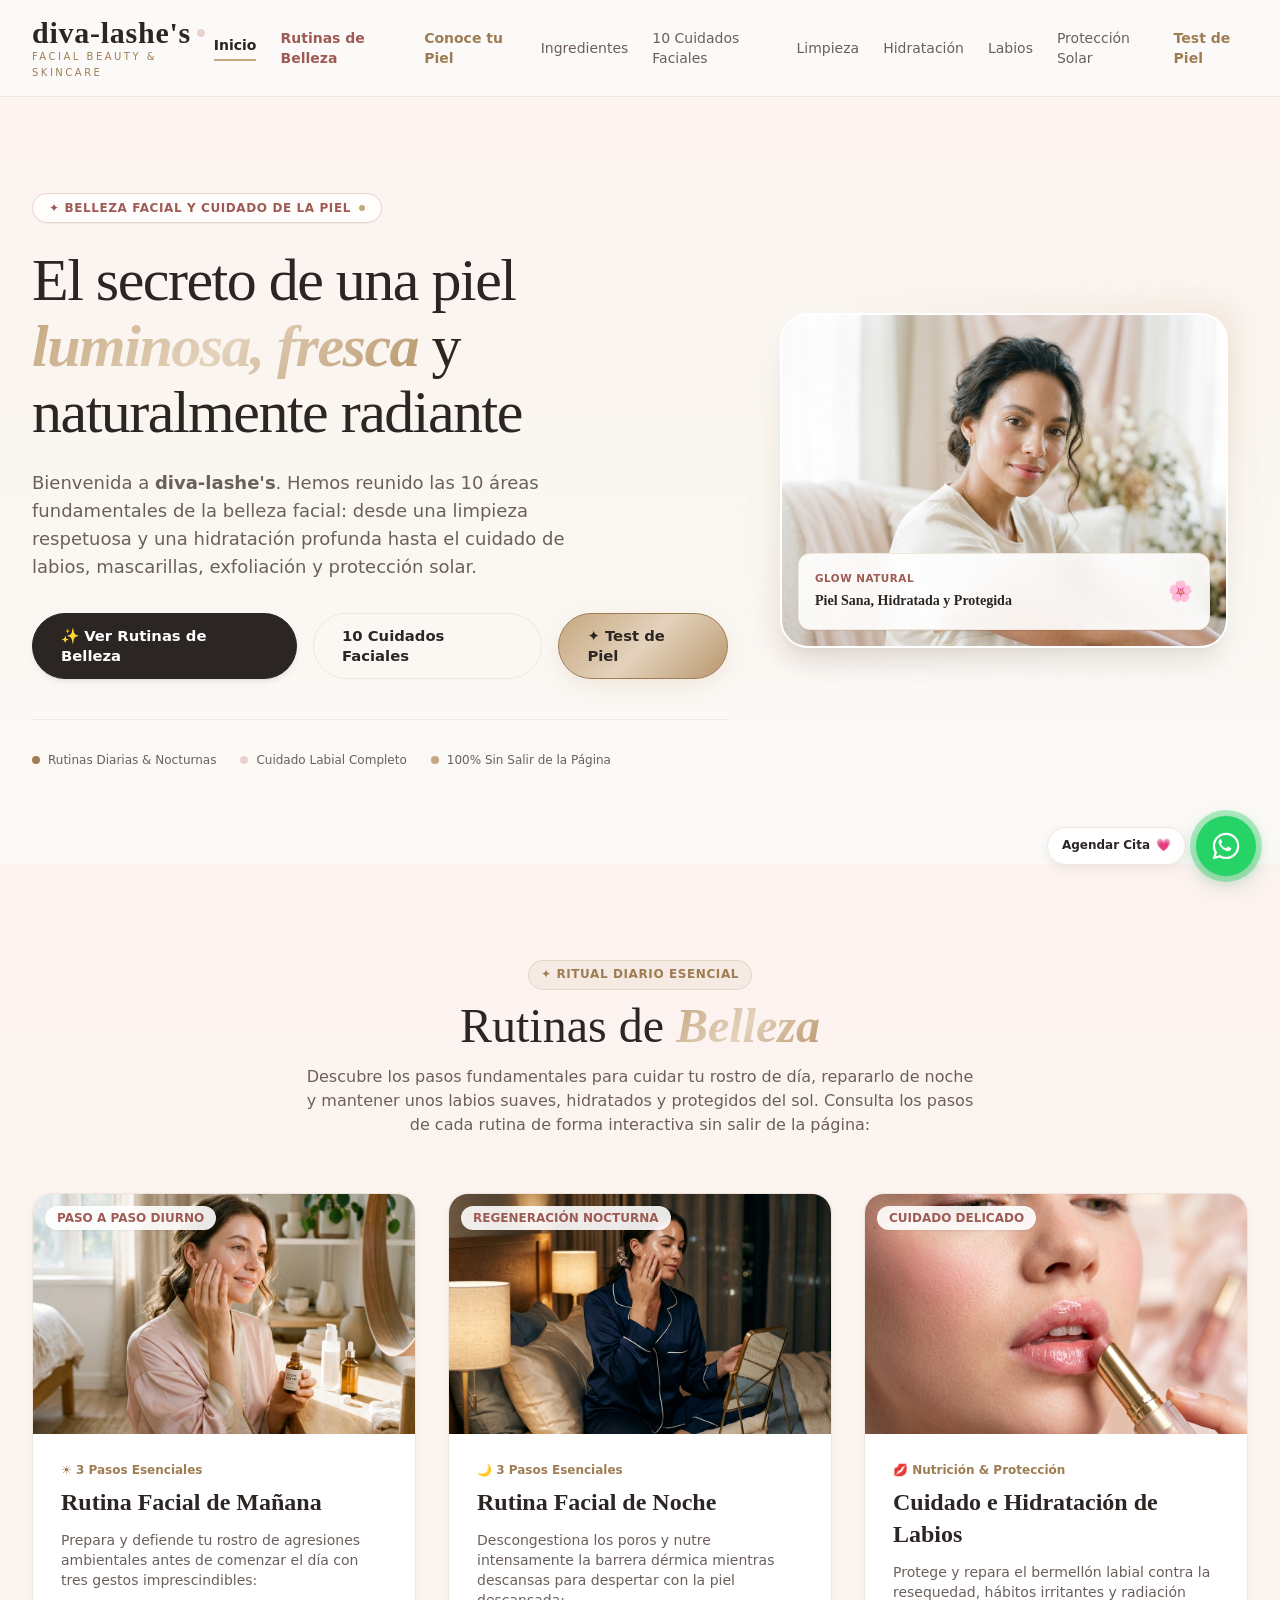
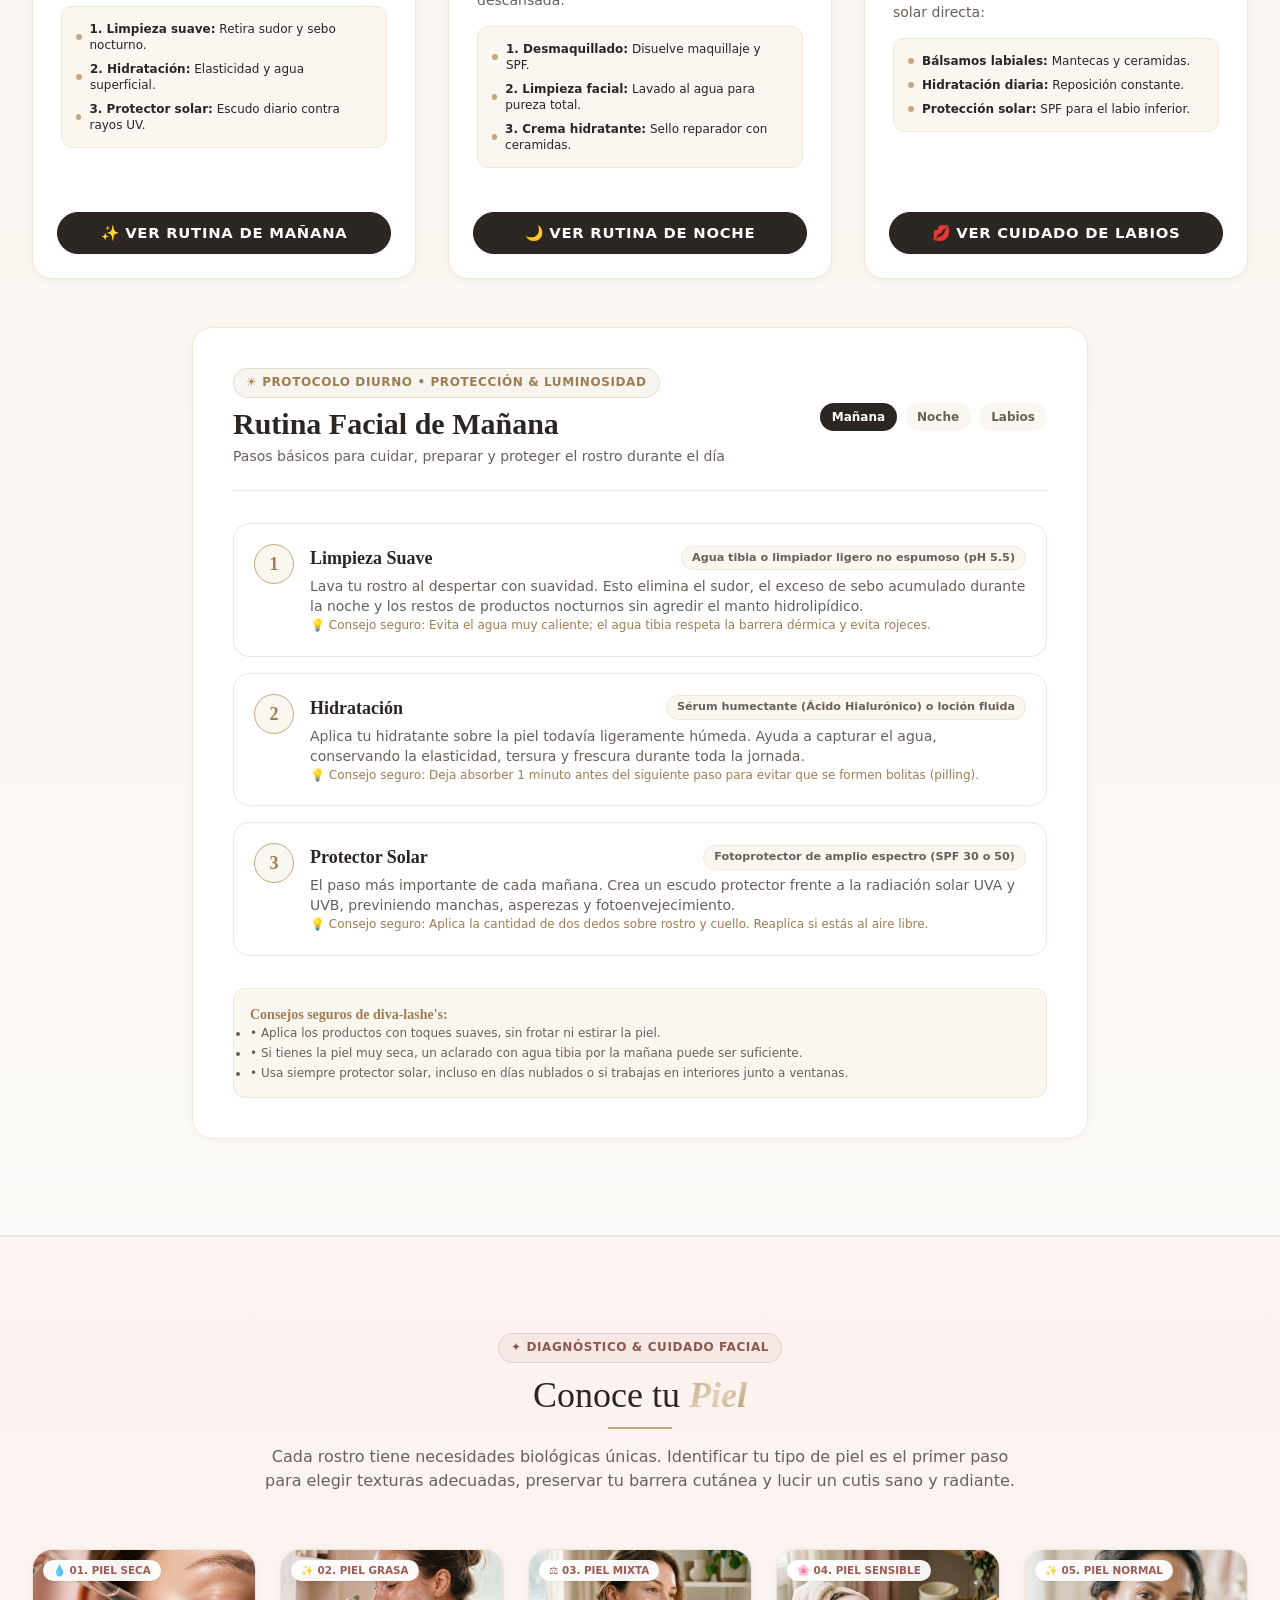
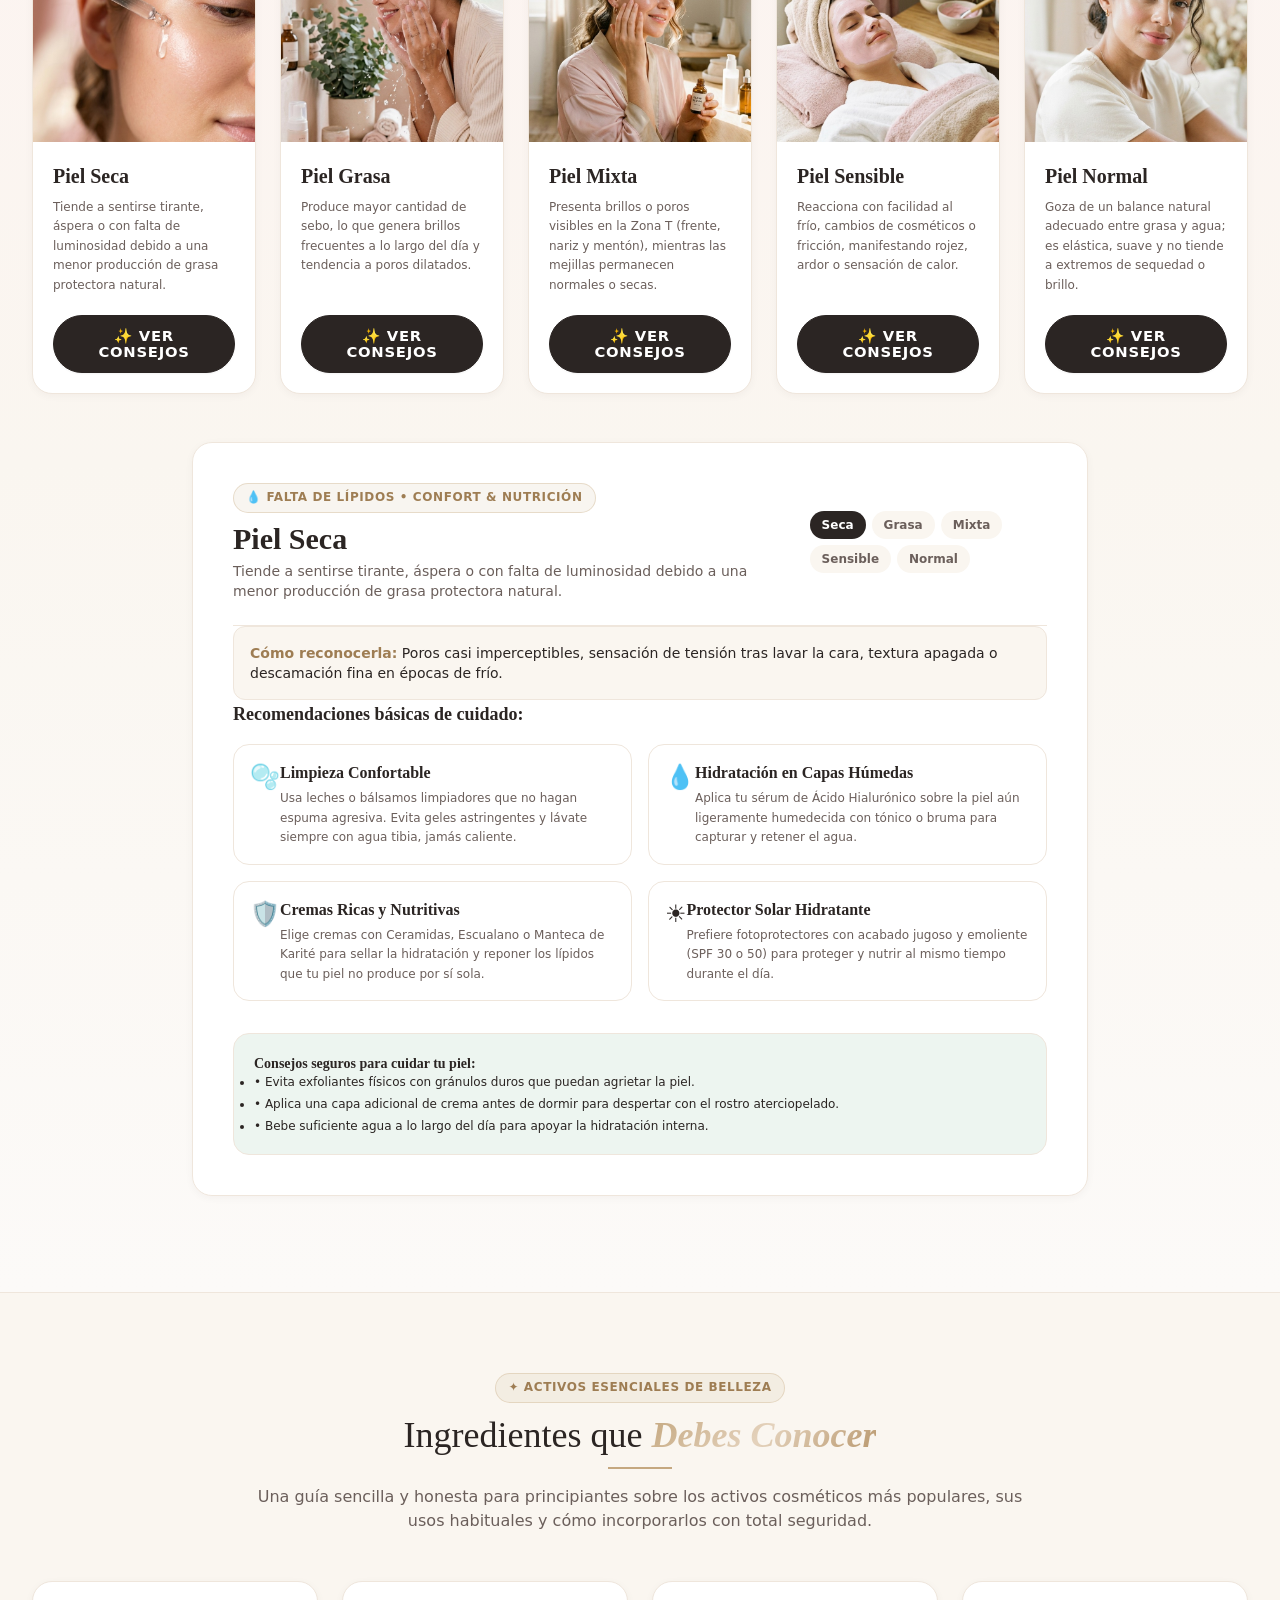
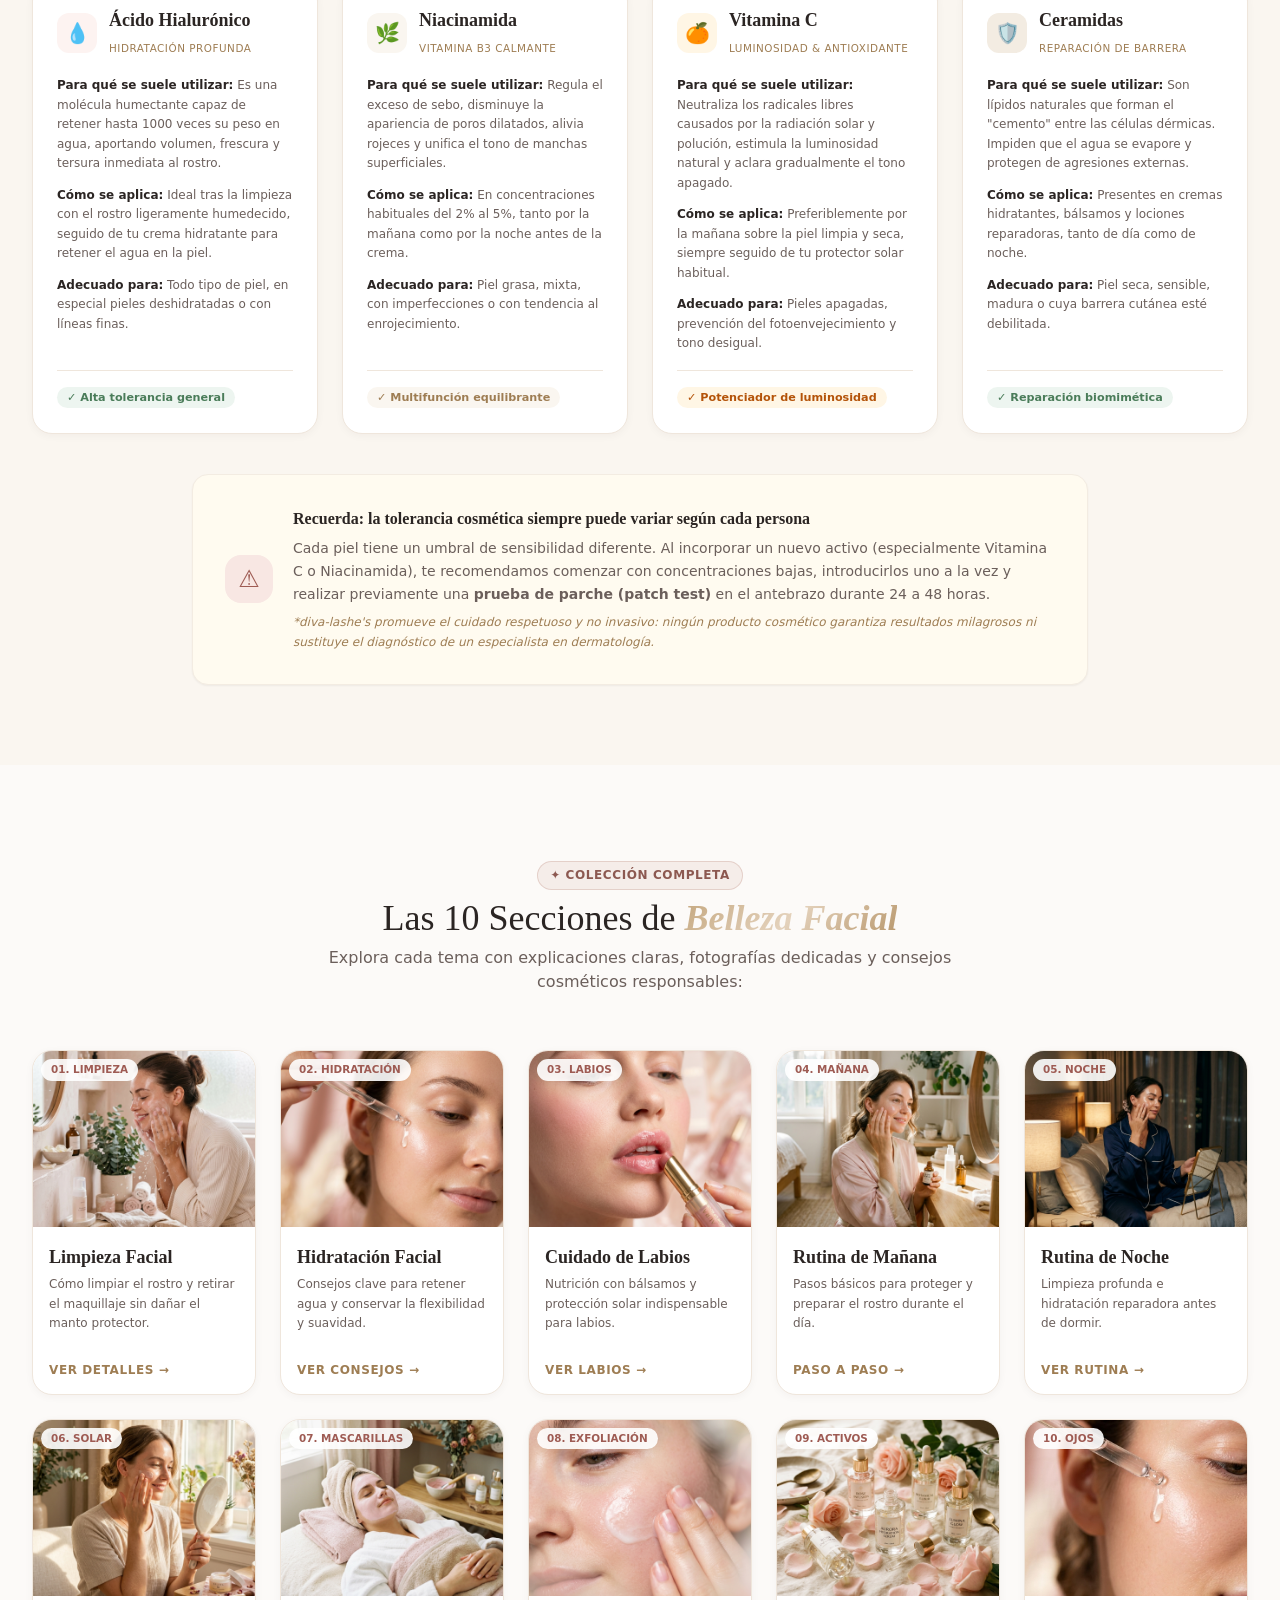
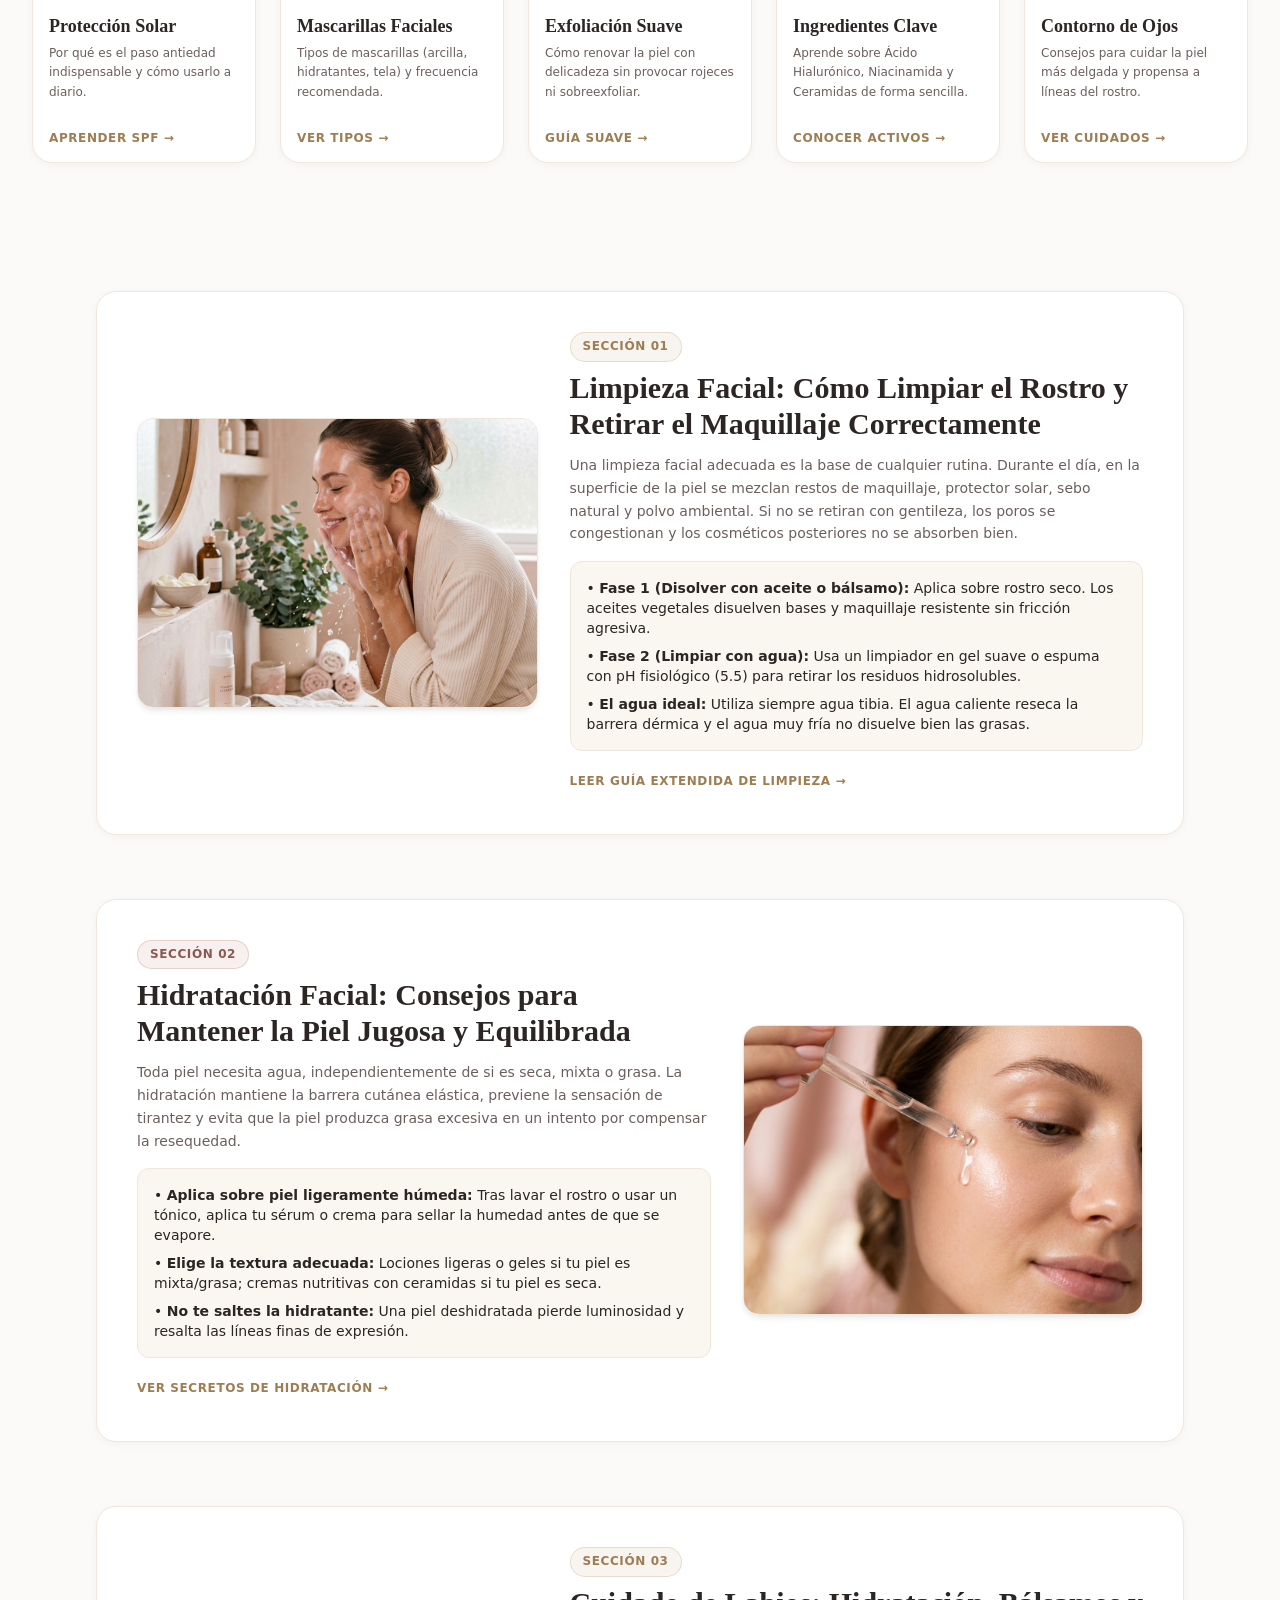
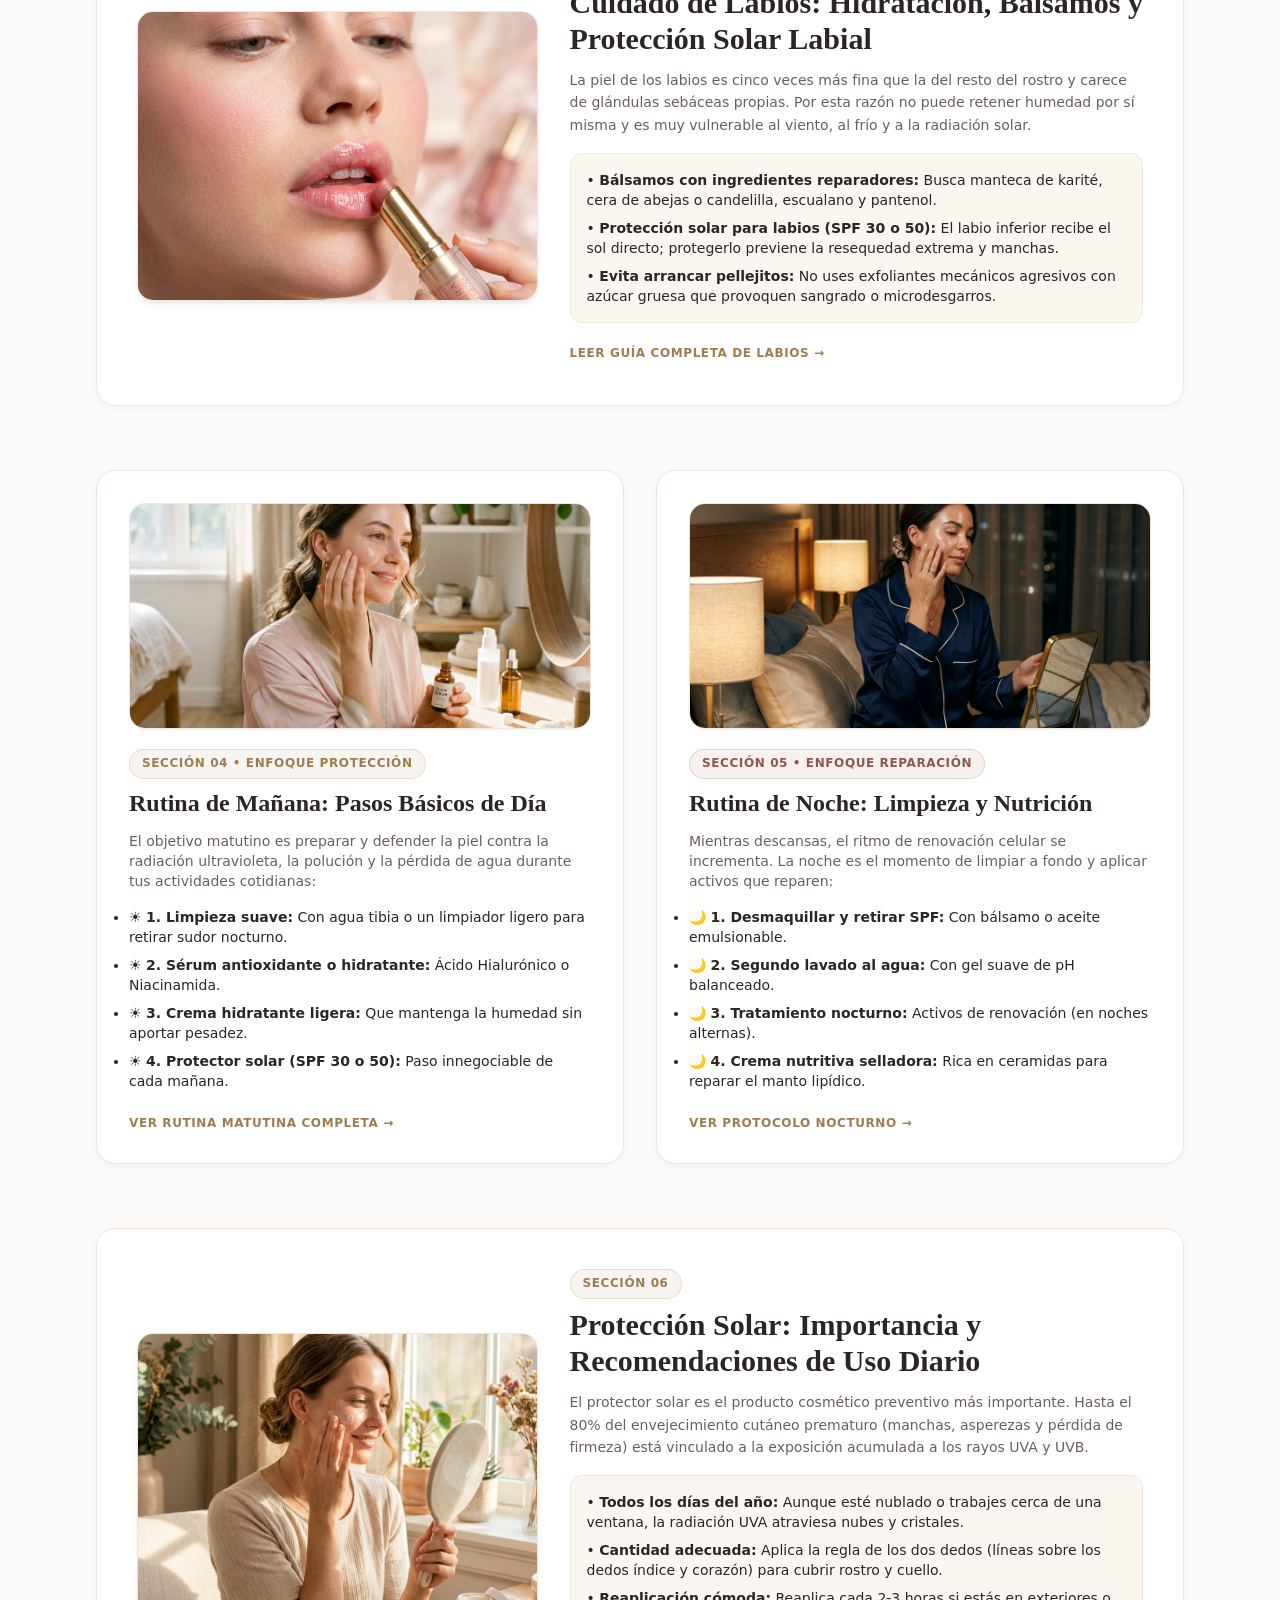
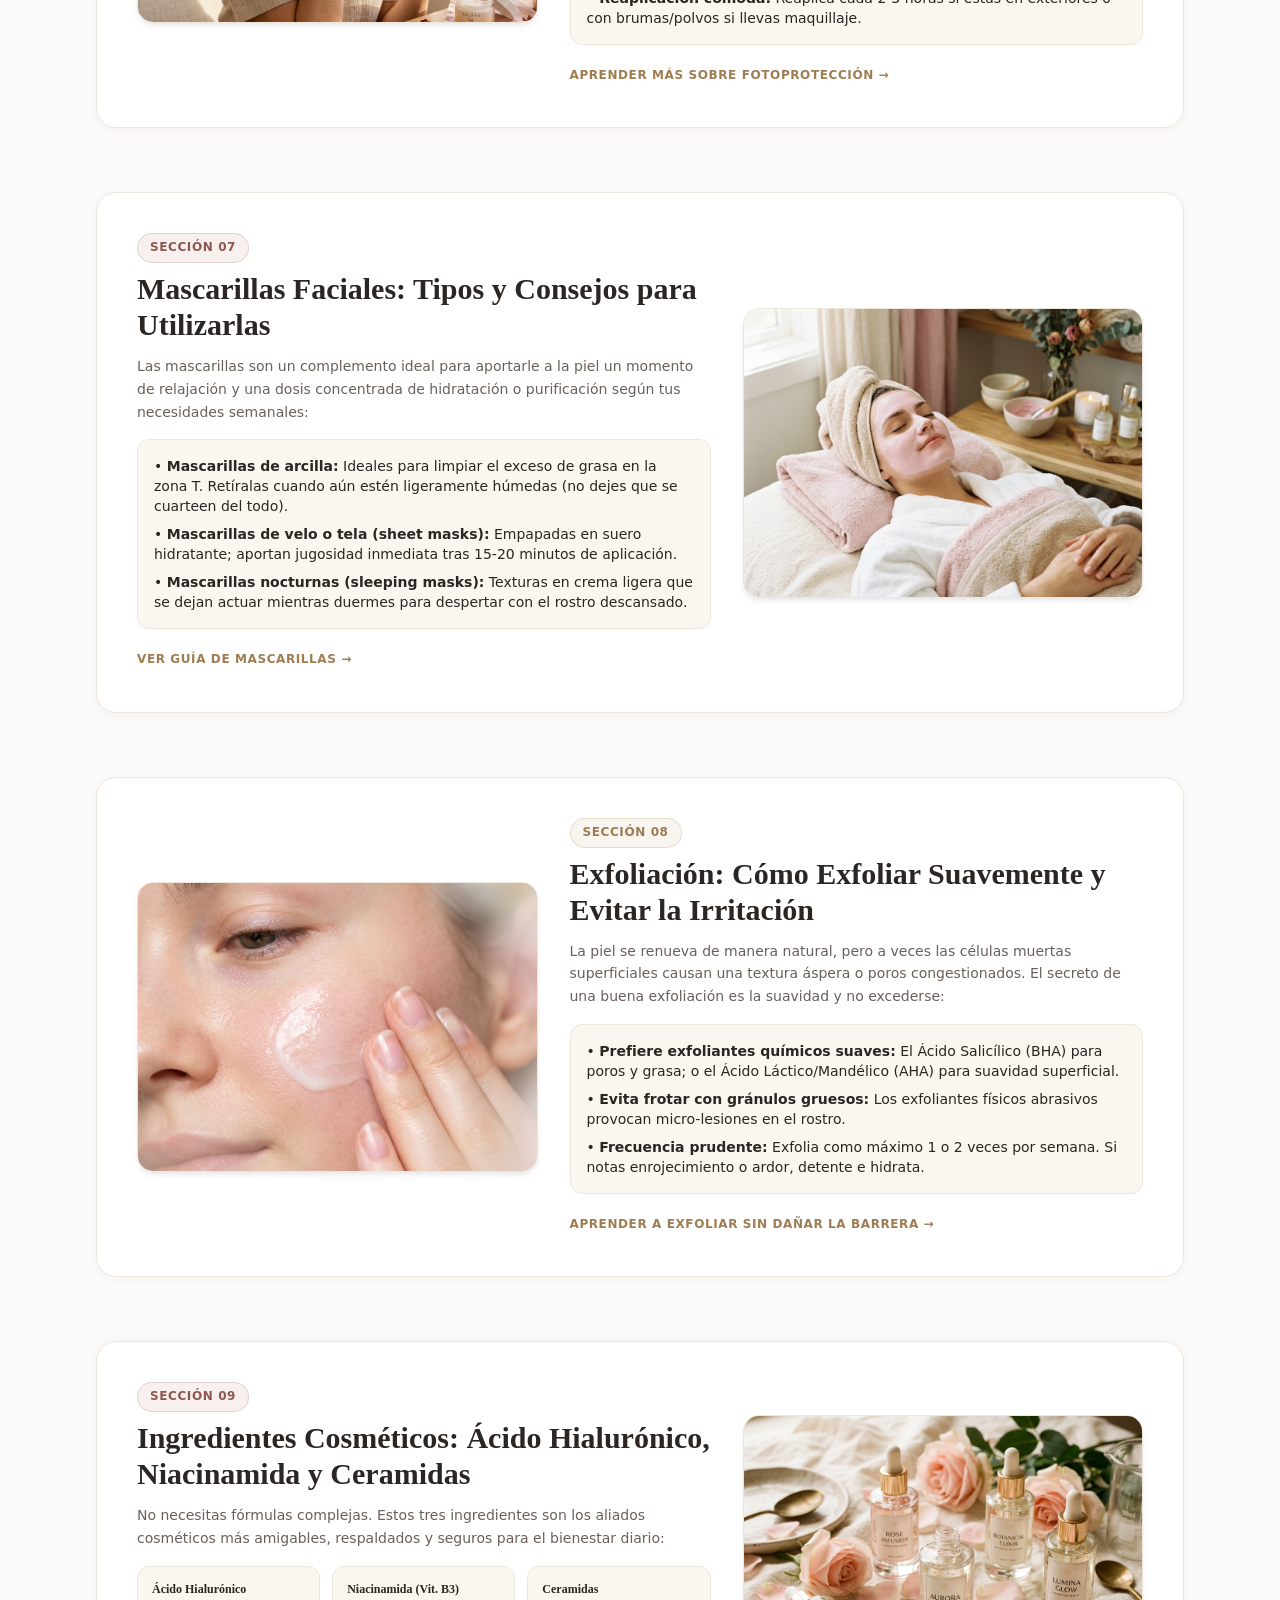
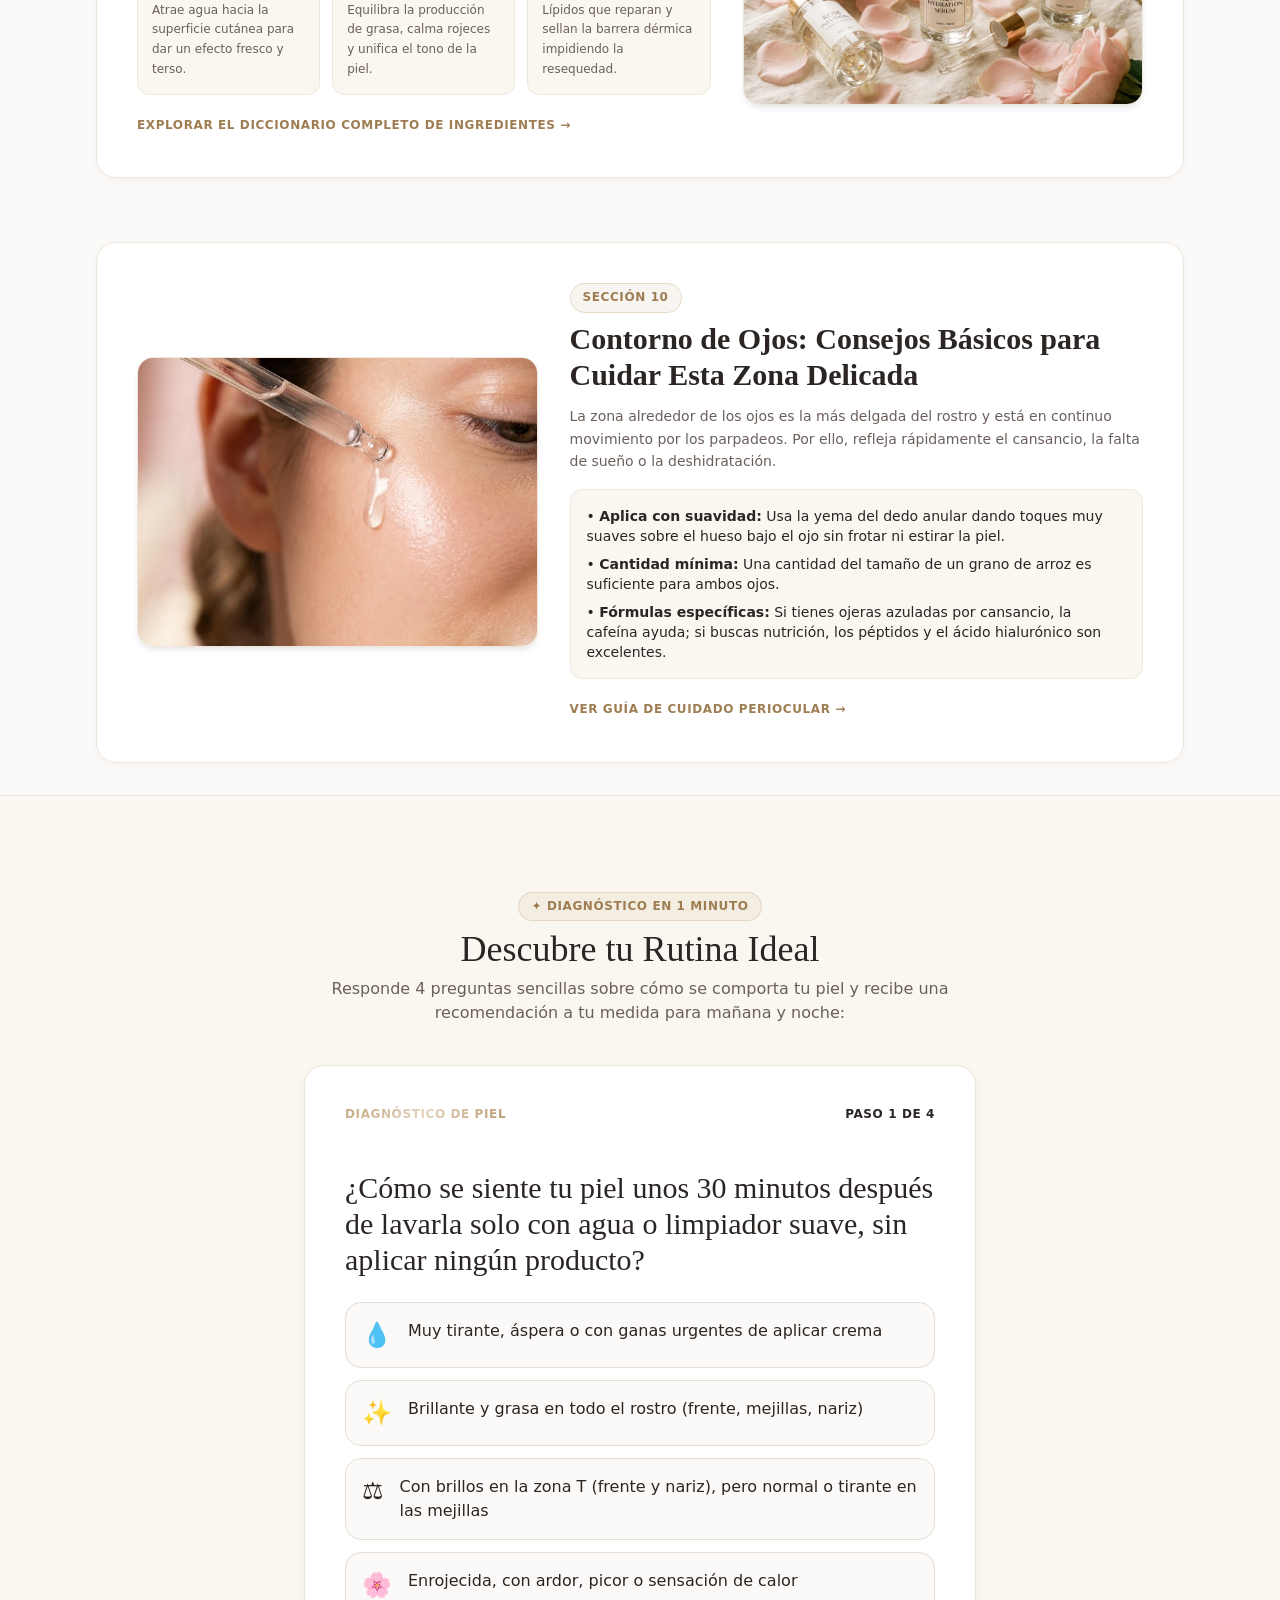
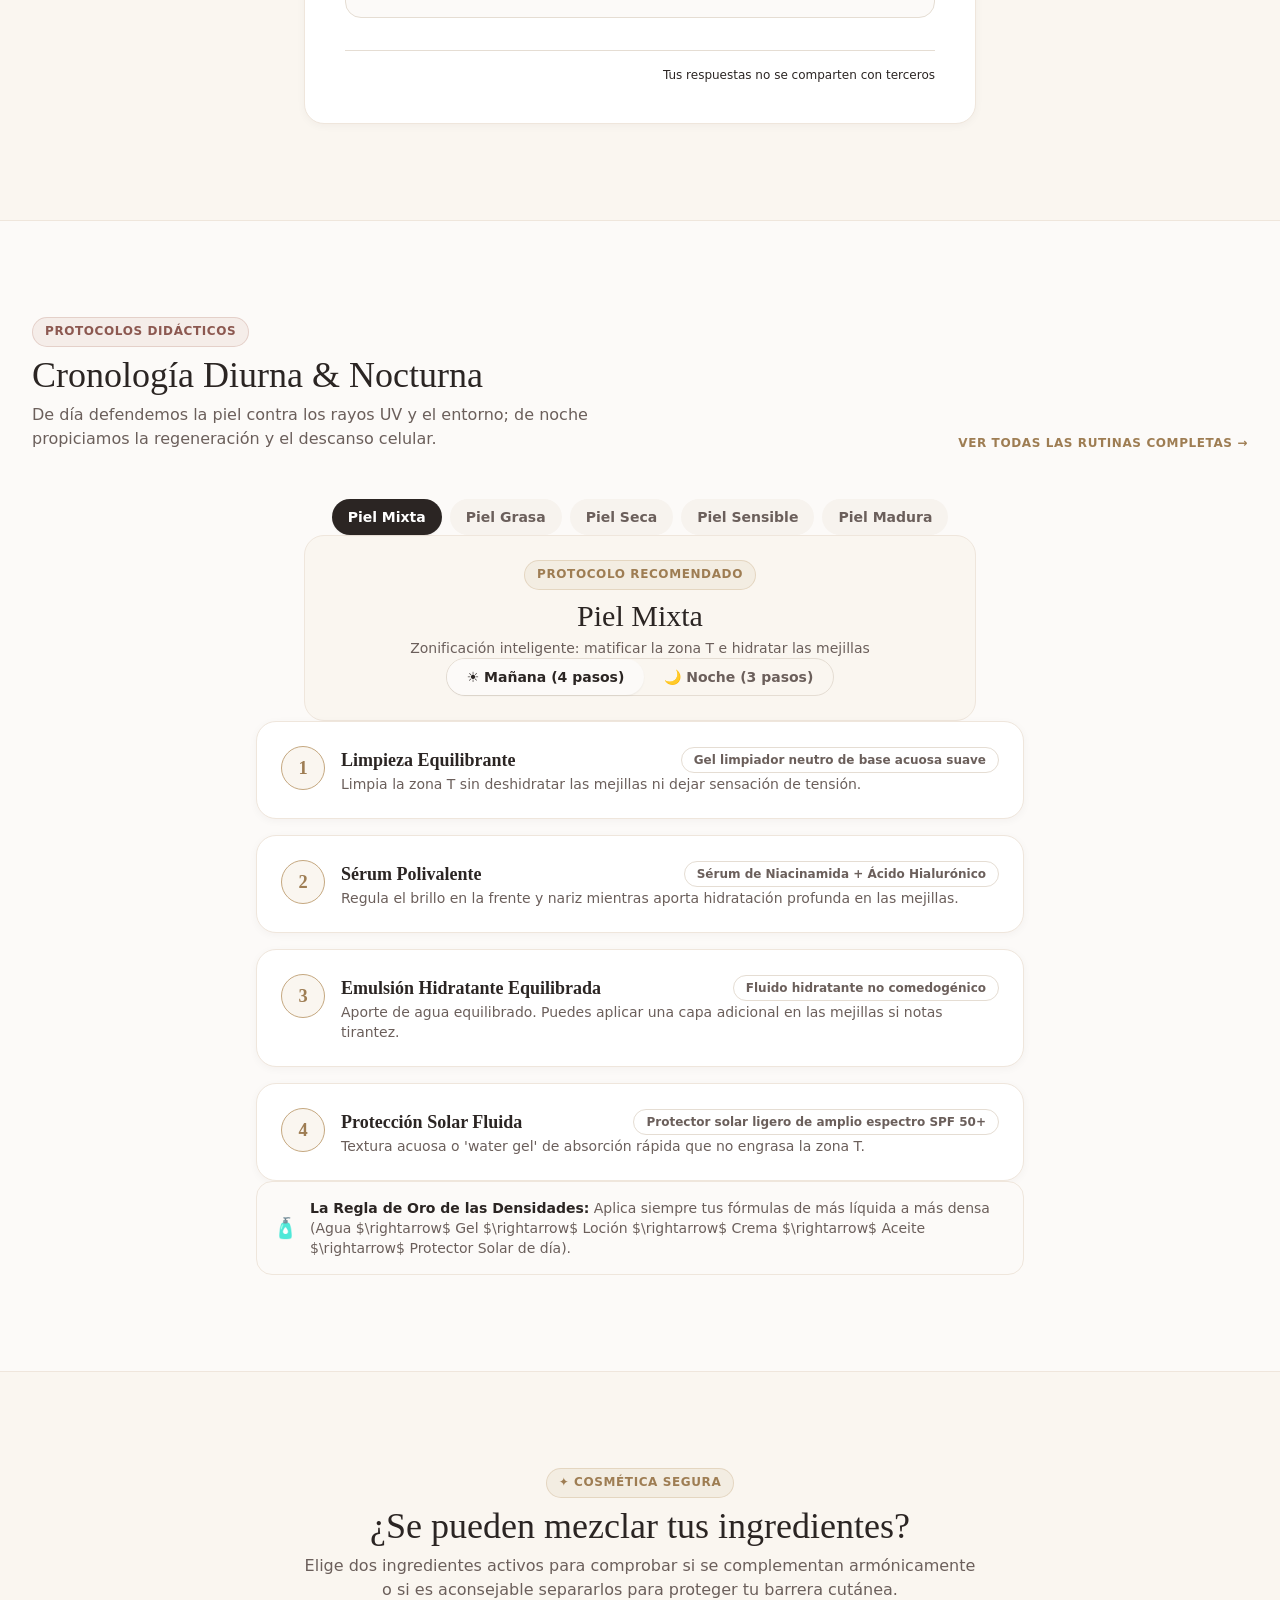
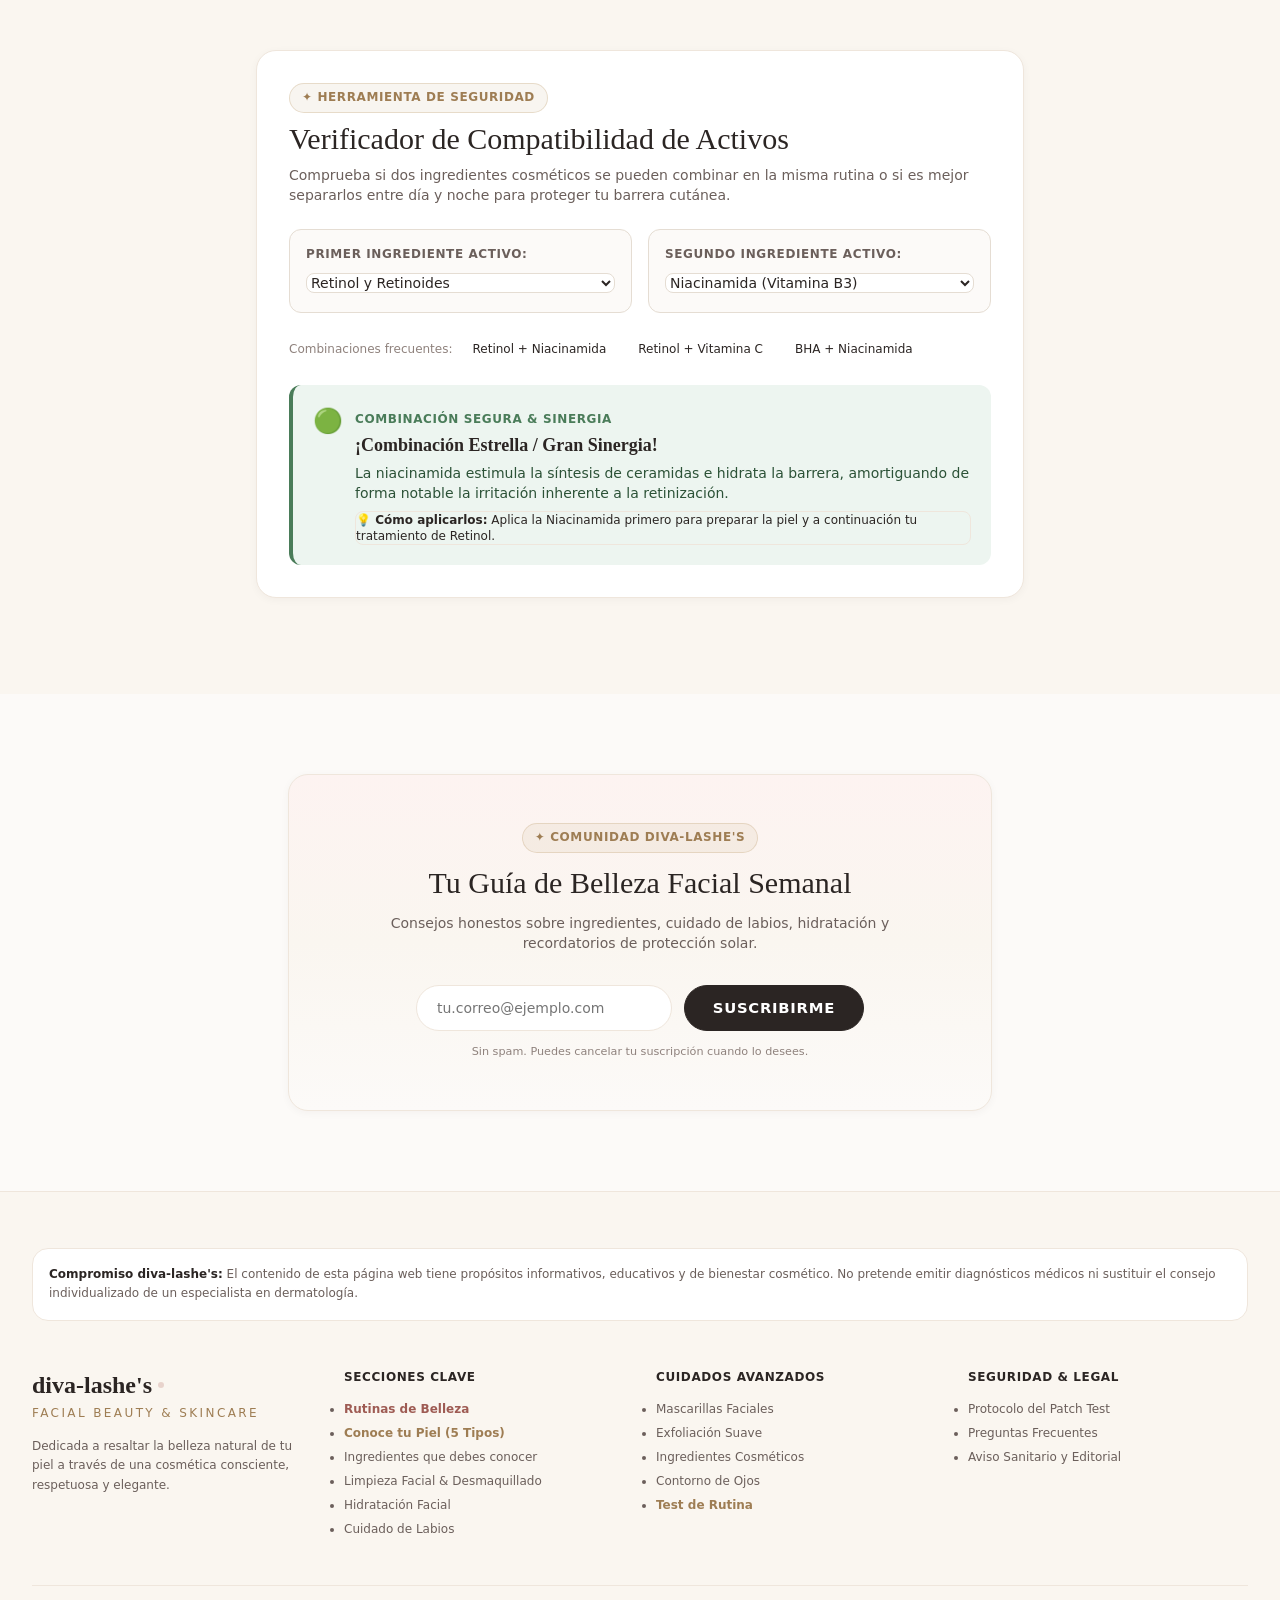
==== commit f25af77b: "feat: boton flotante de WhatsApp para agendar citas" ====
--- a/index.html
+++ b/index.html
@@ -1313,6 +1313,39 @@
     </div>
   </div>
 
+  <!-- ============================================== -->
+  <!-- BOTÓN FLOTANTE PROFESIONAL DE WHATSAPP         -->
+  <!-- ============================================== -->
+  <aside class="whatsapp-widget-container" aria-label="Contacto por WhatsApp para citas">
+    <!-- Tooltip elegante para desktop -->
+    <a id="whatsapp-floating-tooltip"
+       href="https://api.whatsapp.com/send?phone=573001234567&text=%C2%A1Hola%21%20%F0%9F%92%97%20Bienvenida%20a%20diva-lashe%27s.%20Quiero%20agendar%20una%20cita.%20Mi%20nombre%20es%3A%20____.%20El%20servicio%20que%20me%20interesa%20es%3A%20____.%20La%20fecha%20que%20prefiero%20es%3A%20____.%20El%20horario%20que%20prefiero%20es%3A%20____.%20%C2%BFMe%20pueden%20confirmar%20la%20disponibilidad%3F%20Gracias."
+       target="_blank"
+       rel="noopener noreferrer"
+       class="whatsapp-float-tooltip"
+       aria-label="Abrir chat de WhatsApp para agendar una cita">
+      <span>Agendar Cita</span>
+      <span style="color: #9E5B53;">💗</span>
+    </a>
+
+    <!-- Botón Principal con Ícono Oficial de WhatsApp -->
+    <a id="whatsapp-floating-btn"
+       href="https://api.whatsapp.com/send?phone=573001234567&text=%C2%A1Hola%21%20%F0%9F%92%97%20Bienvenida%20a%20diva-lashe%27s.%20Quiero%20agendar%20una%20cita.%20Mi%20nombre%20es%3A%20____.%20El%20servicio%20que%20me%20interesa%20es%3A%20____.%20La%20fecha%20que%20prefiero%20es%3A%20____.%20El%20horario%20que%20prefiero%20es%3A%20____.%20%C2%BFMe%20pueden%20confirmar%20la%20disponibilidad%3F%20Gracias."
+       target="_blank"
+       rel="noopener noreferrer"
+       class="whatsapp-float-btn"
+       aria-label="Contactar por WhatsApp para agendar una cita">
+      
+      <!-- Efecto de onda exterior -->
+      <span class="whatsapp-pulse-ring"></span>
+
+      <!-- Ícono Oficial de WhatsApp SVG -->
+      <svg viewBox="0 0 24 24" aria-hidden="true">
+        <path d="M12.04 2c-5.46 0-9.91 4.45-9.91 9.91 0 1.75.46 3.45 1.32 4.95L2.05 22l5.25-1.38c1.45.79 3.08 1.21 4.74 1.21 5.46 0 9.91-4.45 9.91-9.91 0-2.65-1.03-5.14-2.9-7.01A9.816 9.816 0 0012.04 2zm.01 1.67c2.2 0 4.26.86 5.82 2.41a8.196 8.196 0 012.41 5.83c0 4.54-3.7 8.24-8.24 8.24-1.48 0-2.93-.4-4.2-1.15l-.3-.18-3.12.82.83-3.04-.2-.31a8.19 8.19 0 01-1.26-4.38c0-4.54 3.7-8.24 8.24-8.24h-.18zm-3.57 3.12c-.2 0-.41.01-.58.07-.22.08-.5.23-.67.45-.25.32-.82.8-.82 1.95s.84 2.27.96 2.43c.12.16 1.65 2.52 4 3.53.56.24 1 .38 1.34.49.56.18 1.07.15 1.48.09.45-.07 1.38-.56 1.57-1.11.2-.55.2-1.02.14-1.11-.06-.1-.22-.16-.47-.28-.25-.13-1.48-.73-1.71-.81-.23-.08-.4-.13-.57.12-.17.25-.66.81-.81.98-.15.17-.3.19-.55.07-.25-.12-1.06-.39-2.02-1.25-.75-.67-1.25-1.5-1.4-1.75-.15-.25-.02-.39.11-.51.11-.11.25-.29.38-.43.12-.15.16-.25.24-.42.08-.17.04-.32-.02-.45-.06-.12-.57-1.37-.78-1.88-.2-.49-.4-.42-.58-.43h-.32z"/>
+      </svg>
+    </a>
+  </aside>
+
   <!-- Scripts Modulares -->
   <script src="js/data/ingredients.js"></script>
   <script src="js/data/routines.js"></script>
@@ -1320,6 +1353,7 @@
   <script src="js/main.js"></script>
   <script src="js/beautyRoutines.js"></script>
   <script src="js/skinTypesGuide.js"></script>
+  <script src="js/whatsappButton.js"></script>
   <script src="js/quiz.js"></script>
   <script src="js/compatibility.js"></script>
   <script src="js/timeline.js"></script>
--- a/css/styles.css
+++ b/css/styles.css
@@ -318,3 +318,124 @@
 .animate-fade-in {
   animation: fadeIn 0.35s cubic-bezier(0.16, 1, 0.3, 1) forwards;
 }
+
+/* ==========================================================================
+   BOTÓN FLOTANTE PROFESIONAL DE WHATSAPP - diva-lashe's
+   ========================================================================== */
+.whatsapp-widget-container {
+  position: fixed;
+  bottom: 1.5rem;
+  right: 1.5rem;
+  bottom: max(1.5rem, env(safe-area-inset-bottom, 1.5rem));
+  right: max(1.5rem, env(safe-area-inset-right, 1.5rem));
+  z-index: 50;
+  display: flex;
+  align-items: center;
+  gap: 0.625rem;
+}
+
+.whatsapp-float-btn {
+  position: relative;
+  width: 3.75rem;
+  height: 3.75rem;
+  border-radius: 9999px;
+  background-color: #25D366;
+  color: #FFFFFF;
+  display: flex;
+  align-items: center;
+  justify-content: center;
+  box-shadow: 0 4px 16px rgba(37, 211, 102, 0.35), 0 8px 30px rgba(43, 37, 35, 0.12);
+  transition: transform 0.3s cubic-bezier(0.16, 1, 0.3, 1), box-shadow 0.3s ease, background-color 0.2s ease;
+  text-decoration: none;
+  -webkit-tap-highlight-color: transparent;
+}
+
+.whatsapp-float-btn:hover {
+  background-color: #20BA5A;
+  transform: scale(1.08) translateY(-2px);
+  box-shadow: 0 8px 24px rgba(37, 211, 102, 0.45), 0 12px 35px rgba(43, 37, 35, 0.18);
+  color: #FFFFFF;
+}
+
+.whatsapp-float-btn:active {
+  transform: scale(0.95);
+}
+
+.whatsapp-float-btn svg {
+  width: 2rem;
+  height: 2rem;
+  fill: currentColor;
+}
+
+/* Efecto de pulso suave exterior */
+.whatsapp-pulse-ring {
+  position: absolute;
+  inset: -0.35rem;
+  border-radius: 9999px;
+  background-color: rgba(37, 211, 102, 0.35);
+  animation: whatsappPulse 2.8s infinite cubic-bezier(0.4, 0, 0.6, 1);
+  z-index: -1;
+  pointer-events: none;
+}
+
+@keyframes whatsappPulse {
+  0% {
+    transform: scale(0.95);
+    opacity: 0.8;
+  }
+  50% {
+    transform: scale(1.18);
+    opacity: 0;
+  }
+  100% {
+    transform: scale(0.95);
+    opacity: 0;
+  }
+}
+
+/* Tooltip elegante femenino para desktop */
+.whatsapp-float-tooltip {
+  display: none;
+  align-items: center;
+  gap: 0.375rem;
+  padding: 0.5rem 0.875rem;
+  border-radius: 9999px;
+  background-color: rgba(255, 255, 255, 0.95);
+  backdrop-filter: blur(8px);
+  -webkit-backdrop-filter: blur(8px);
+  color: var(--text-primary);
+  font-size: 0.75rem;
+  font-weight: 600;
+  border: 1px solid var(--border-soft);
+  box-shadow: 0 4px 12px rgba(43, 37, 35, 0.08);
+  white-space: nowrap;
+  transition: all 0.25s ease;
+  pointer-events: auto;
+  text-decoration: none;
+}
+
+.whatsapp-widget-container:hover .whatsapp-float-tooltip {
+  border-color: var(--accent-gold);
+  color: var(--accent-gold-dark);
+}
+
+@media (min-width: 640px) {
+  .whatsapp-float-tooltip {
+    display: inline-flex;
+  }
+}
+
+@media (max-width: 639px) {
+  .whatsapp-widget-container {
+    bottom: 1.25rem;
+    right: 1.25rem;
+  }
+  .whatsapp-float-btn {
+    width: 3.35rem;
+    height: 3.35rem;
+  }
+  .whatsapp-float-btn svg {
+    width: 1.85rem;
+    height: 1.85rem;
+  }
+}
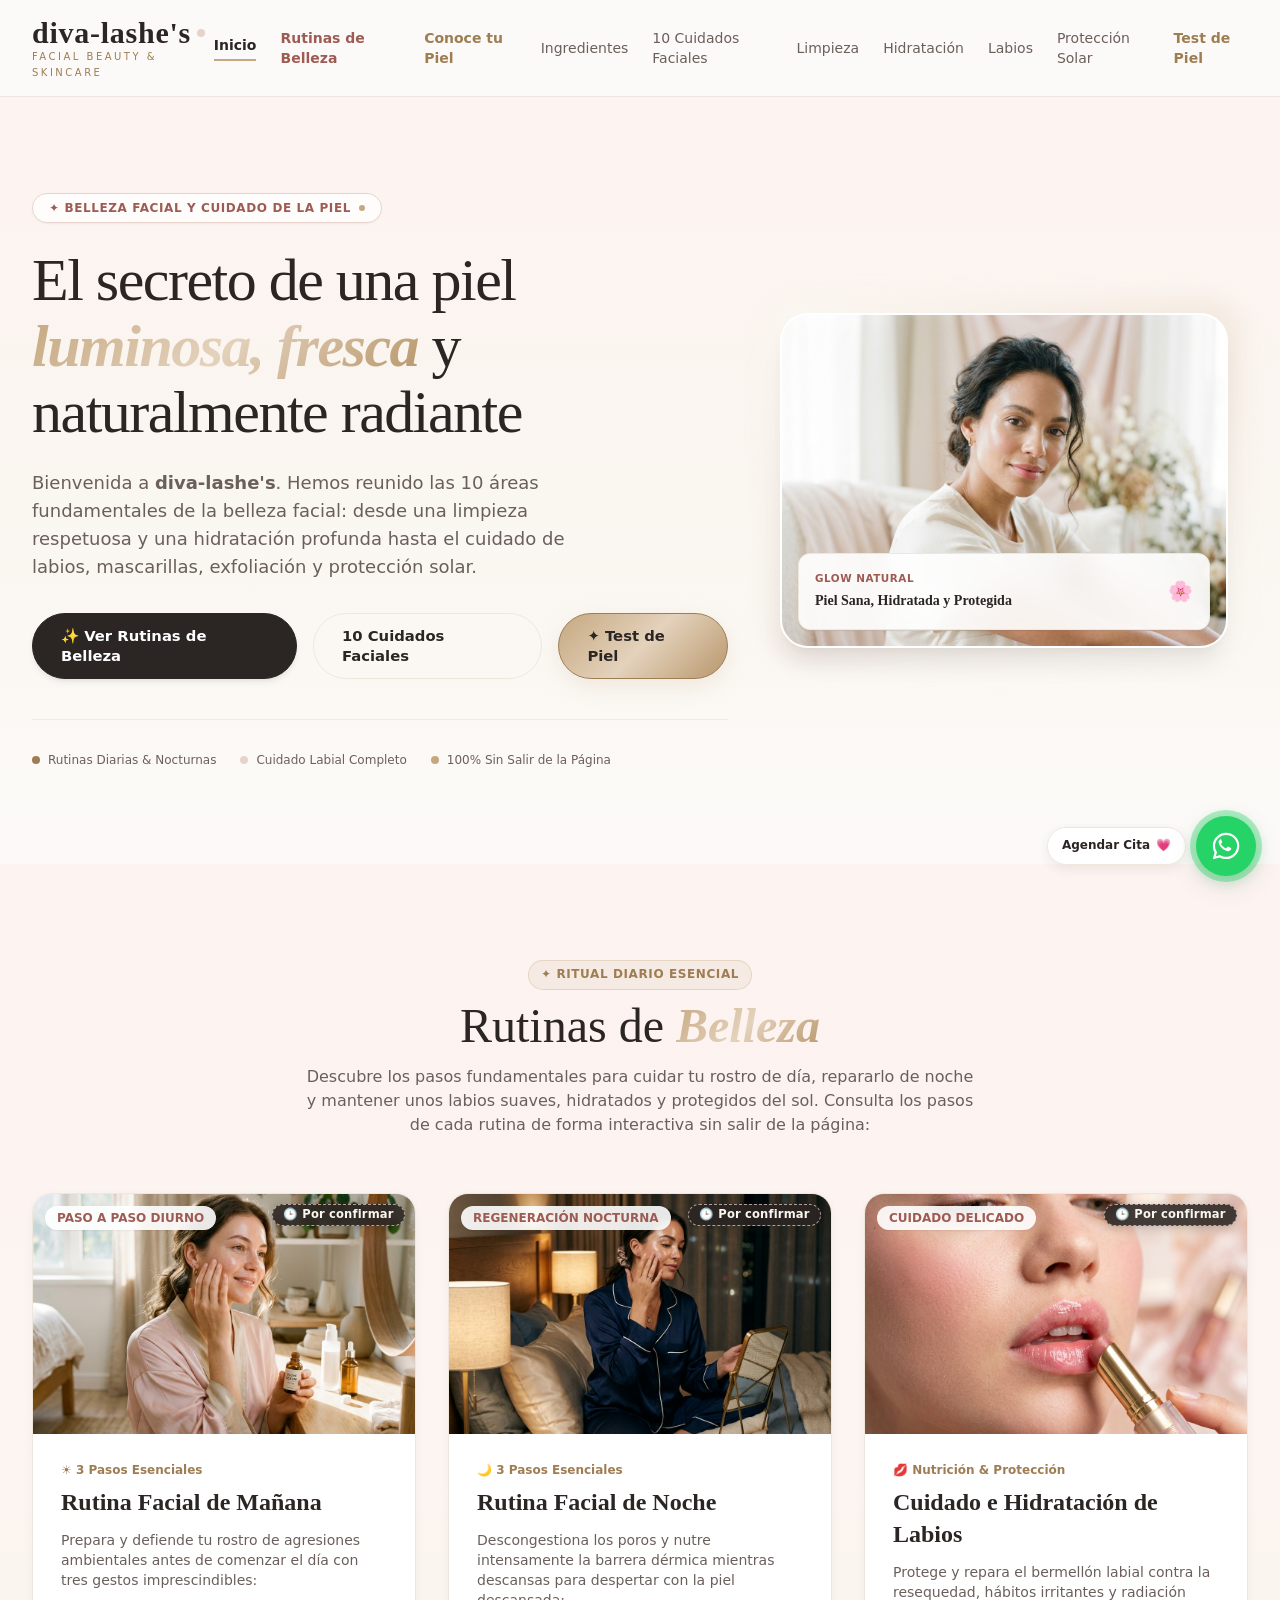
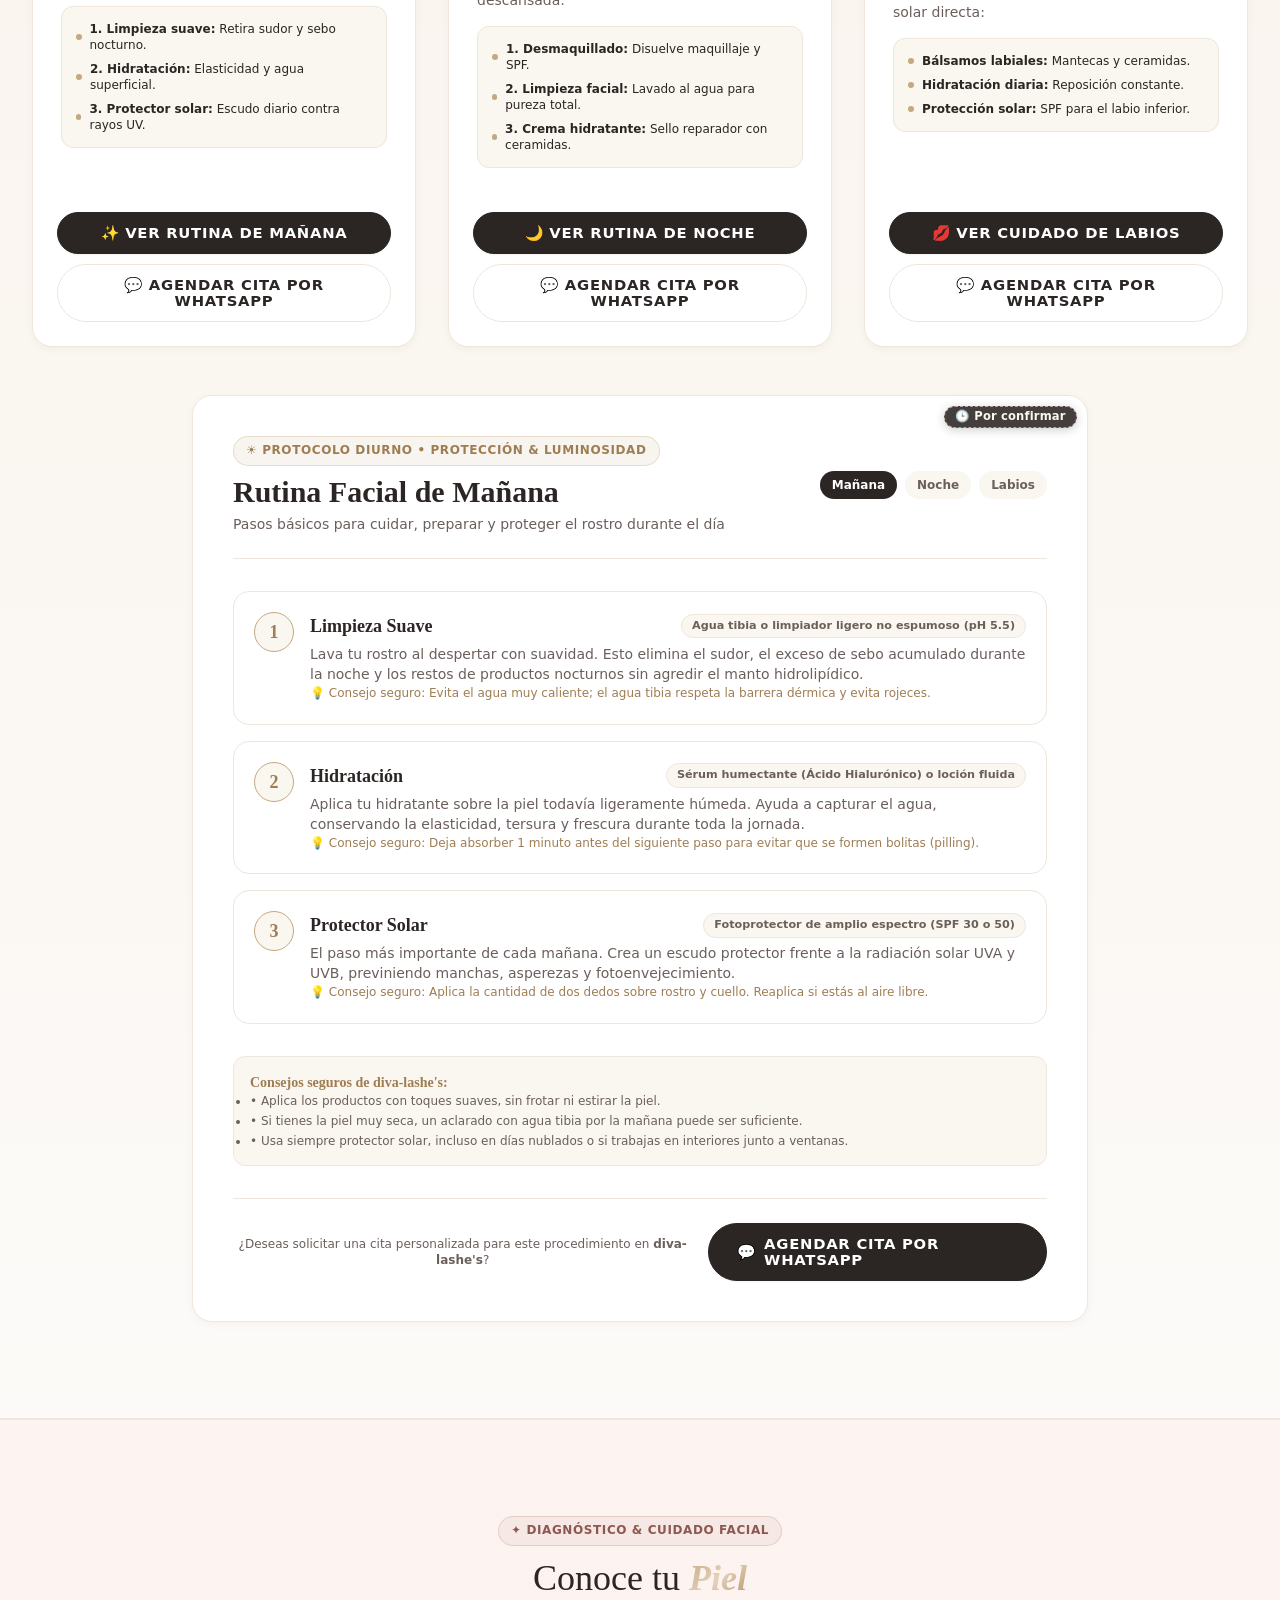
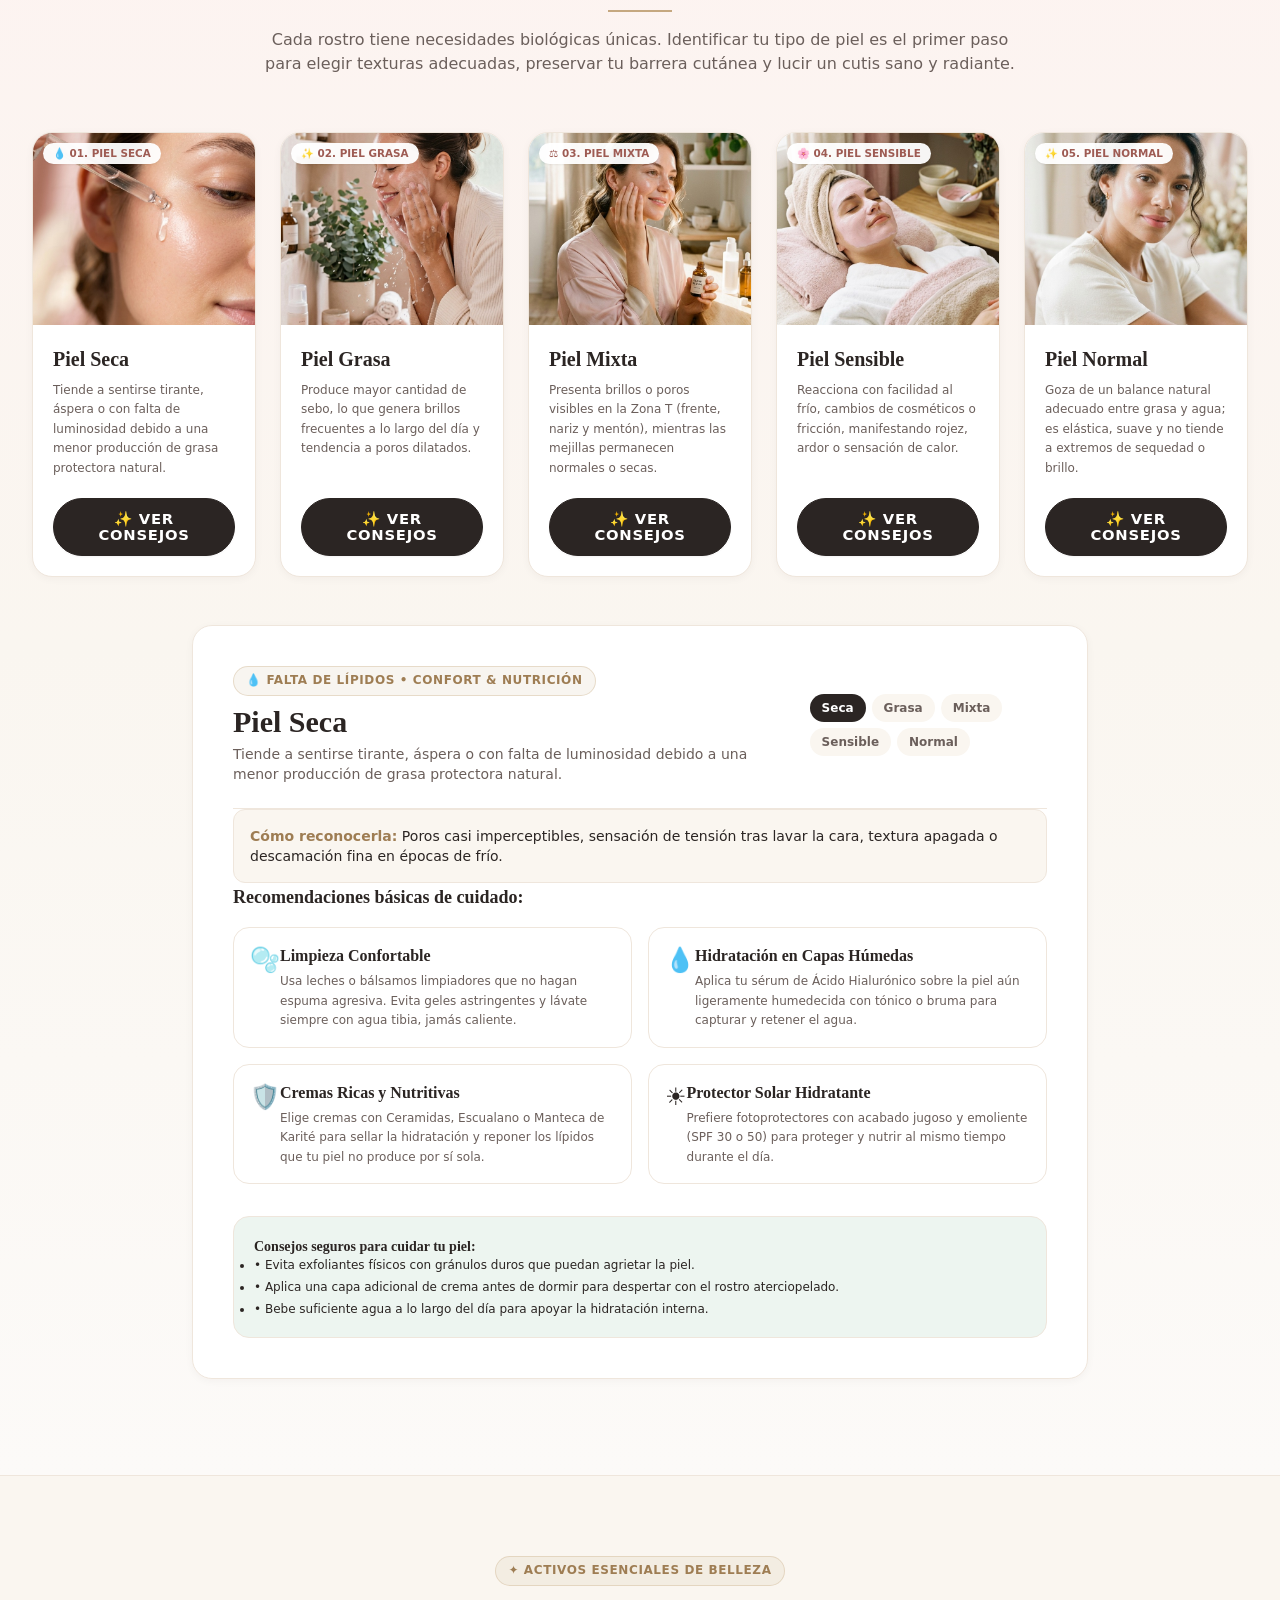
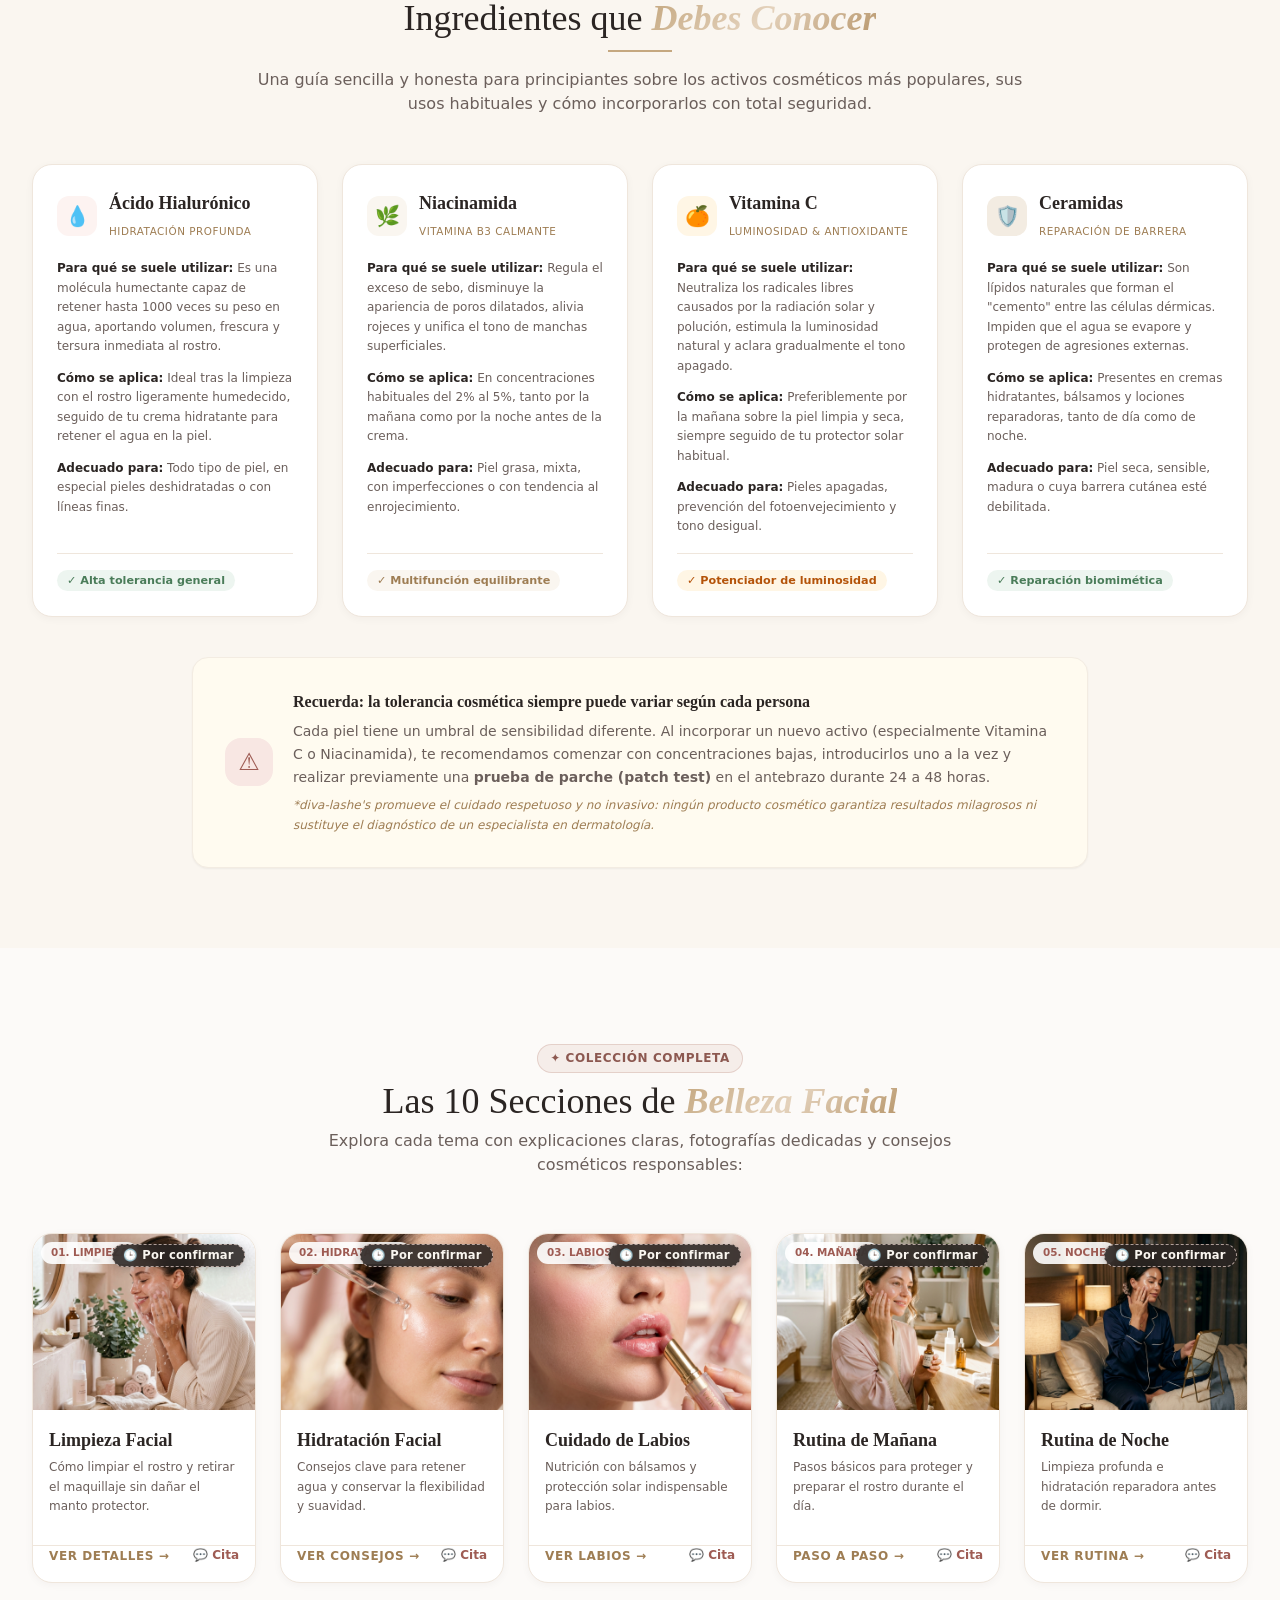
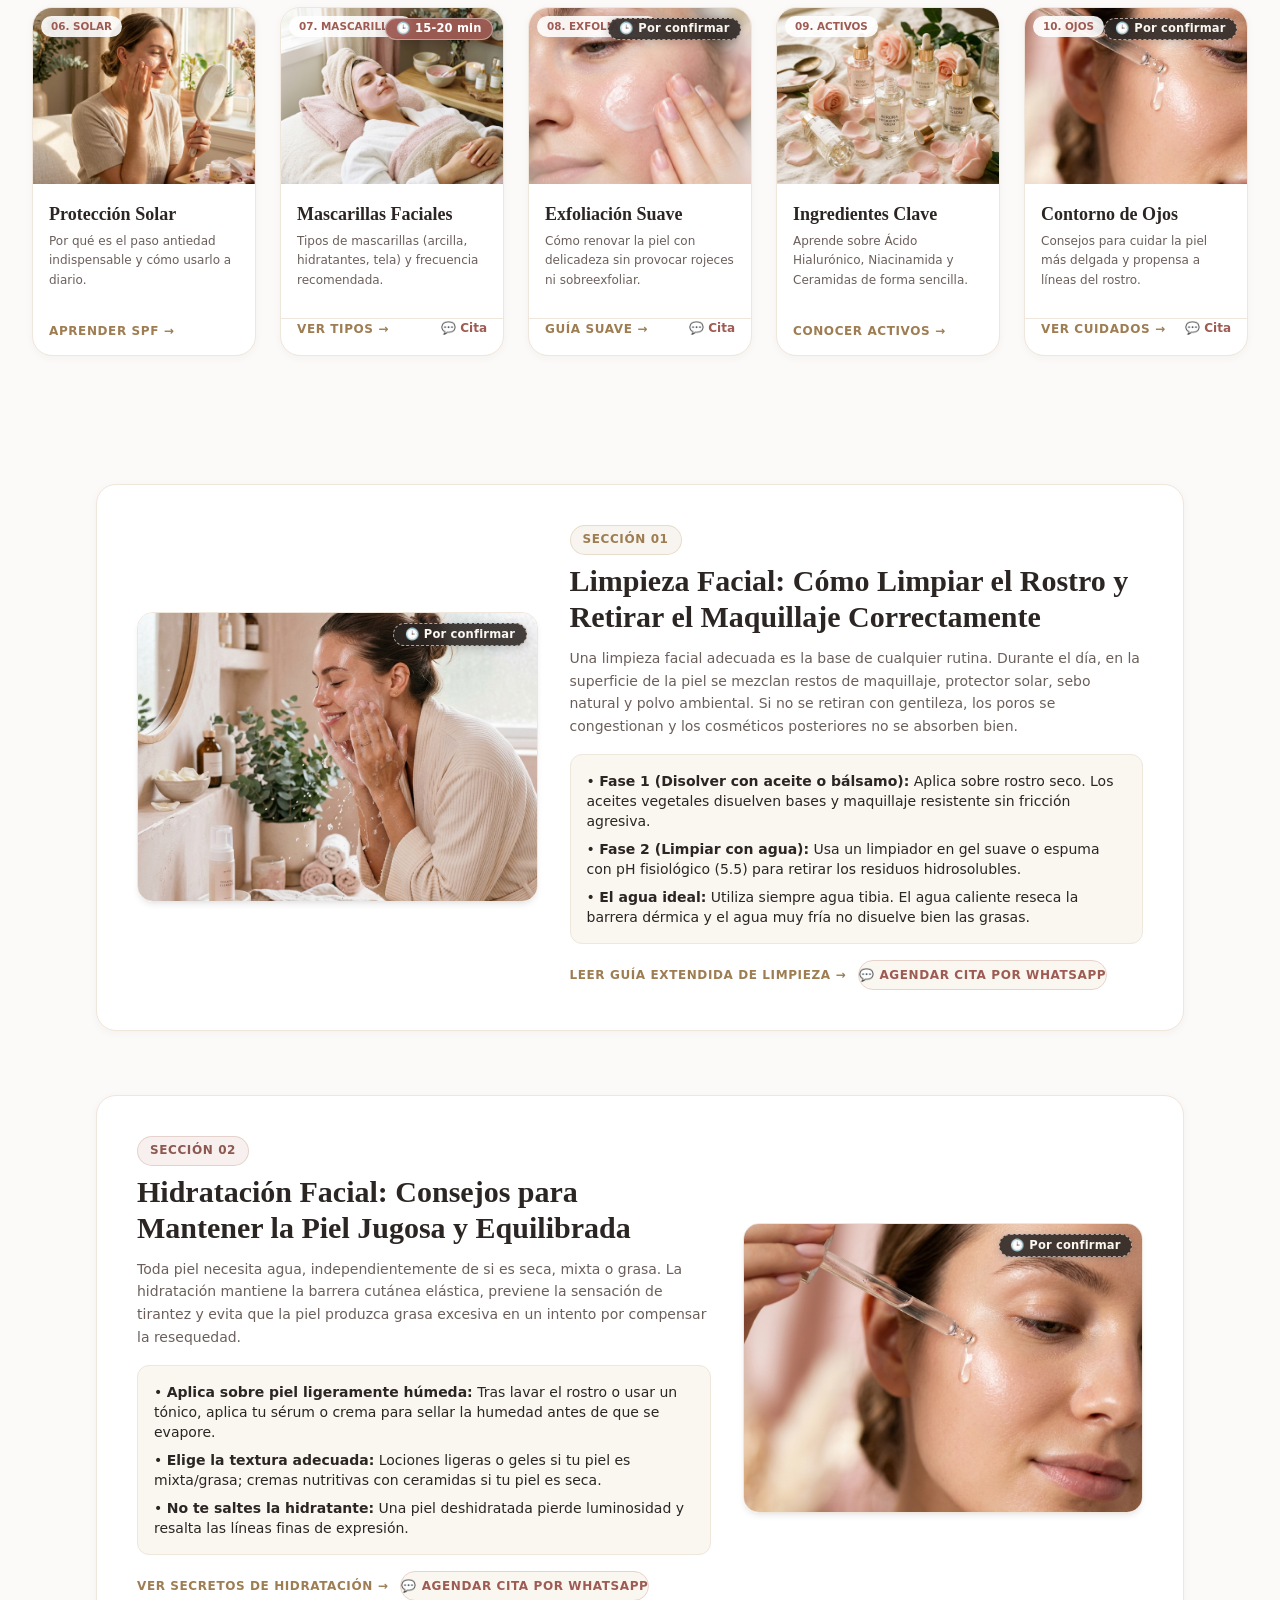
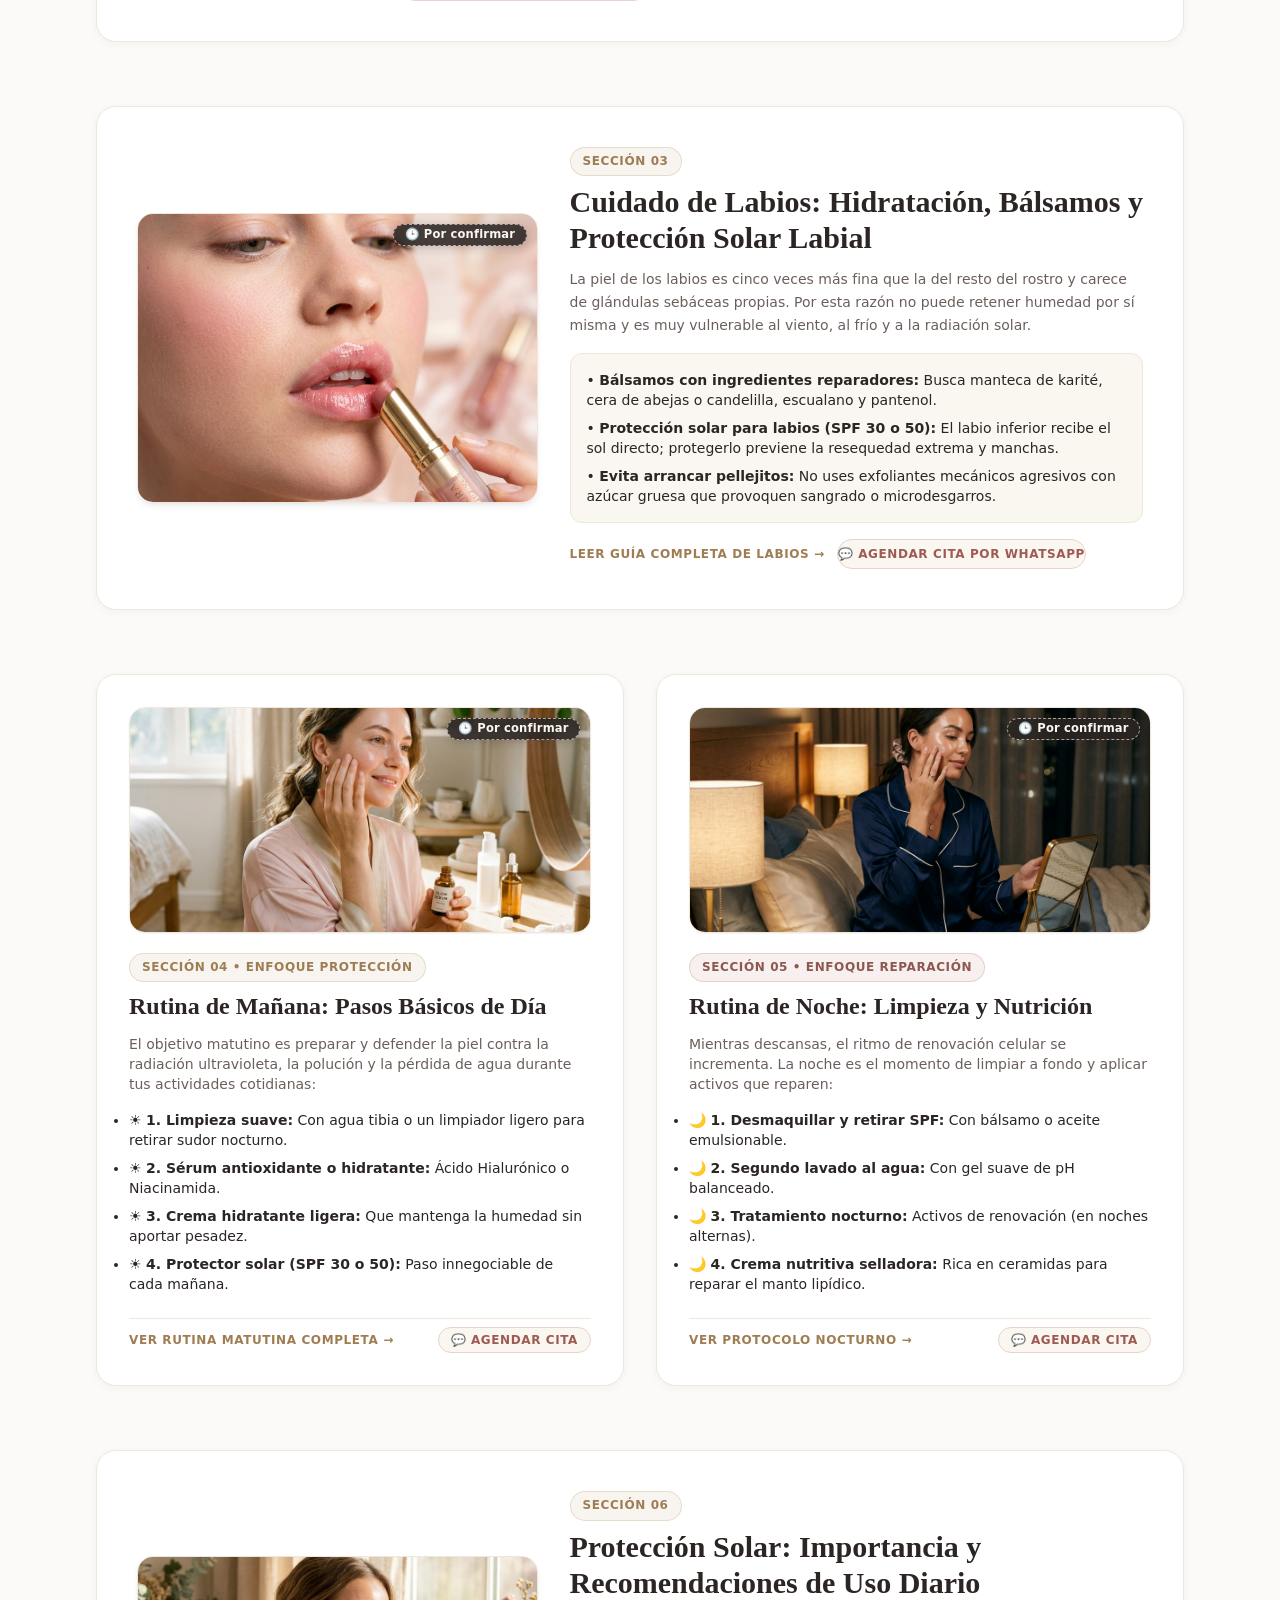
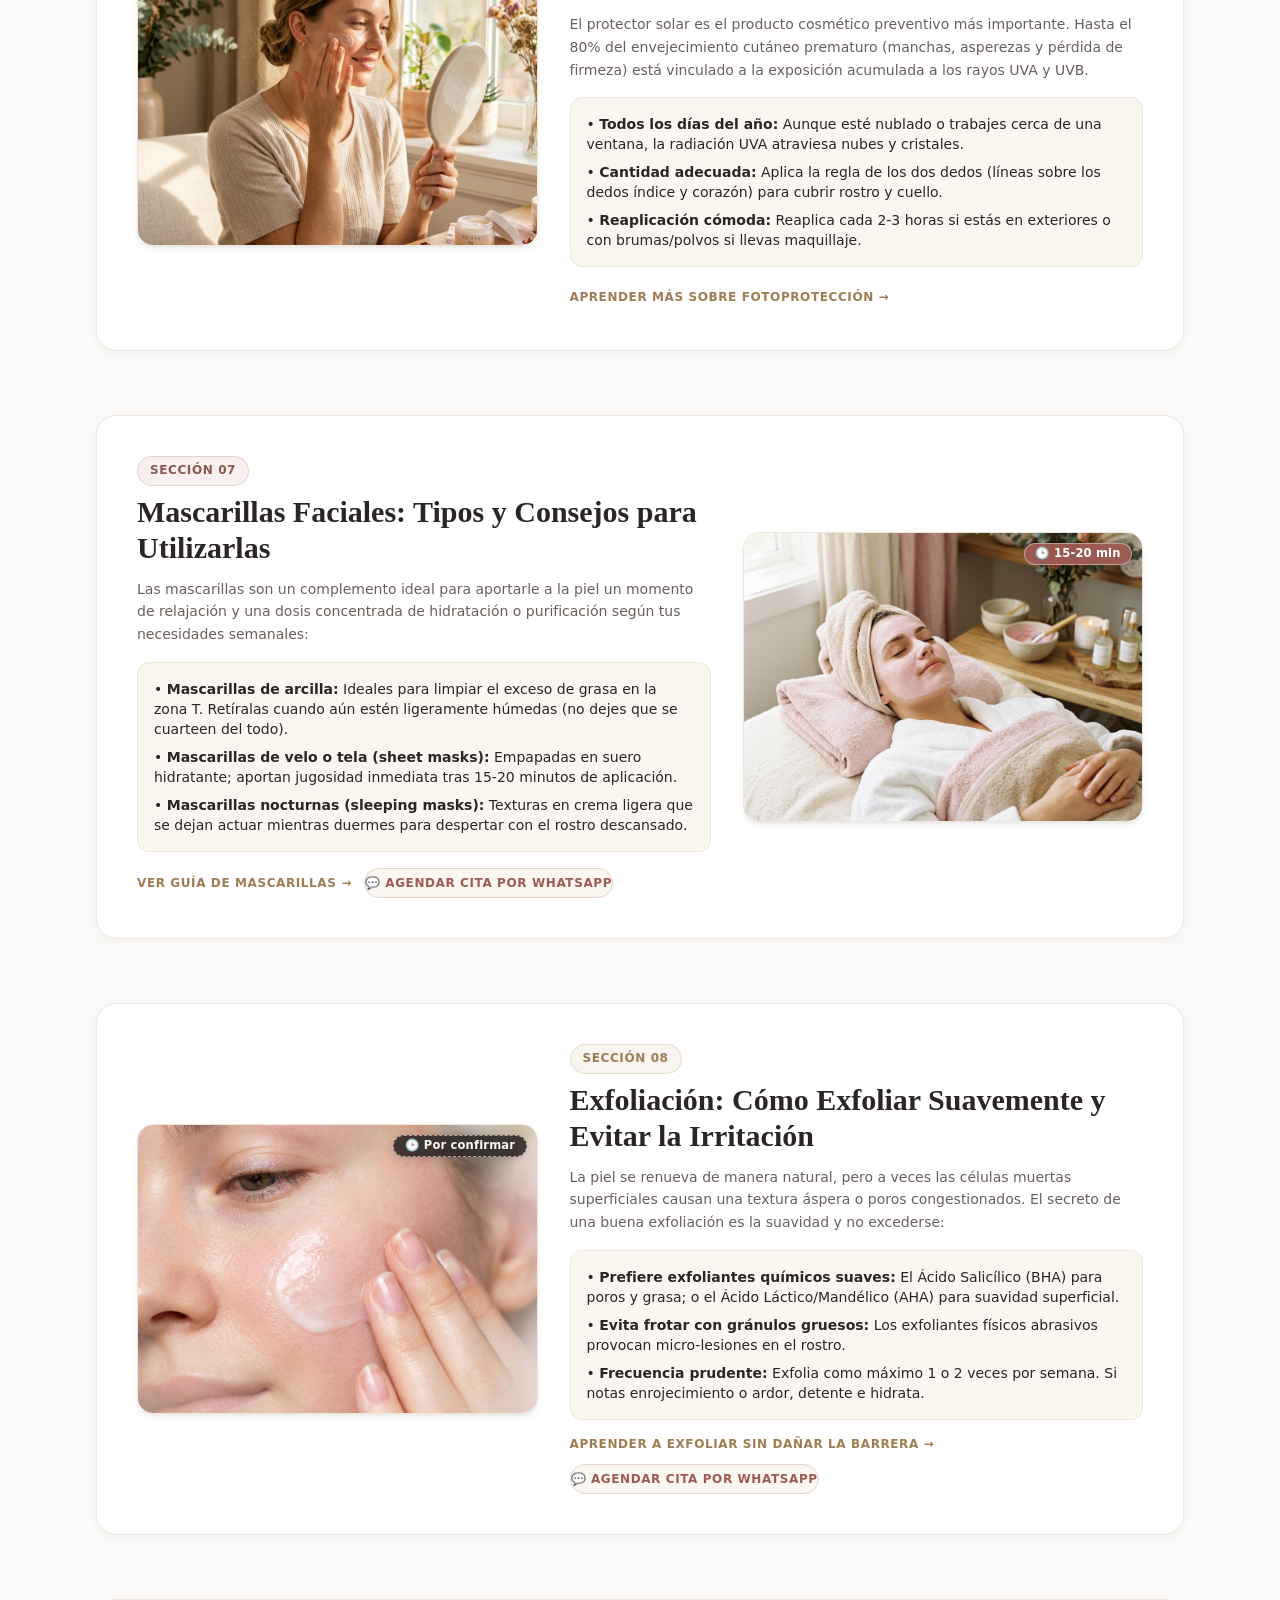
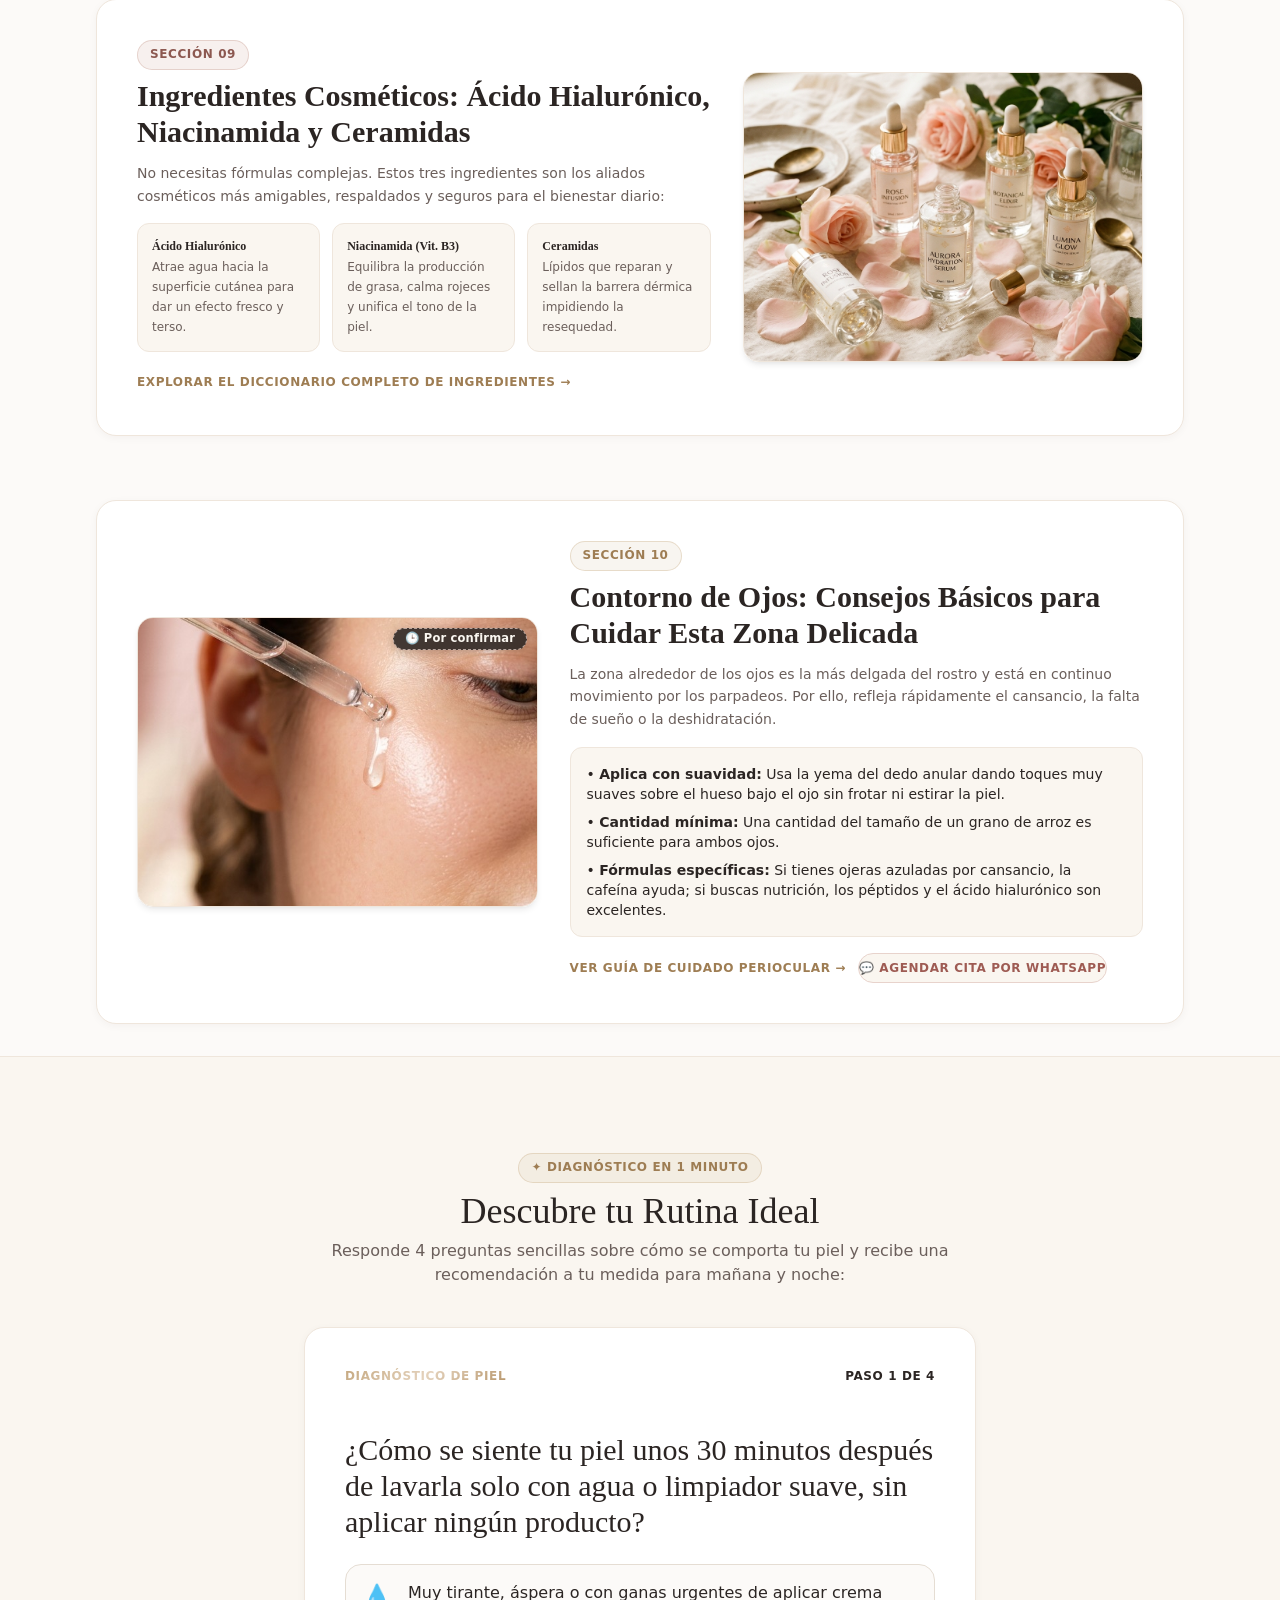
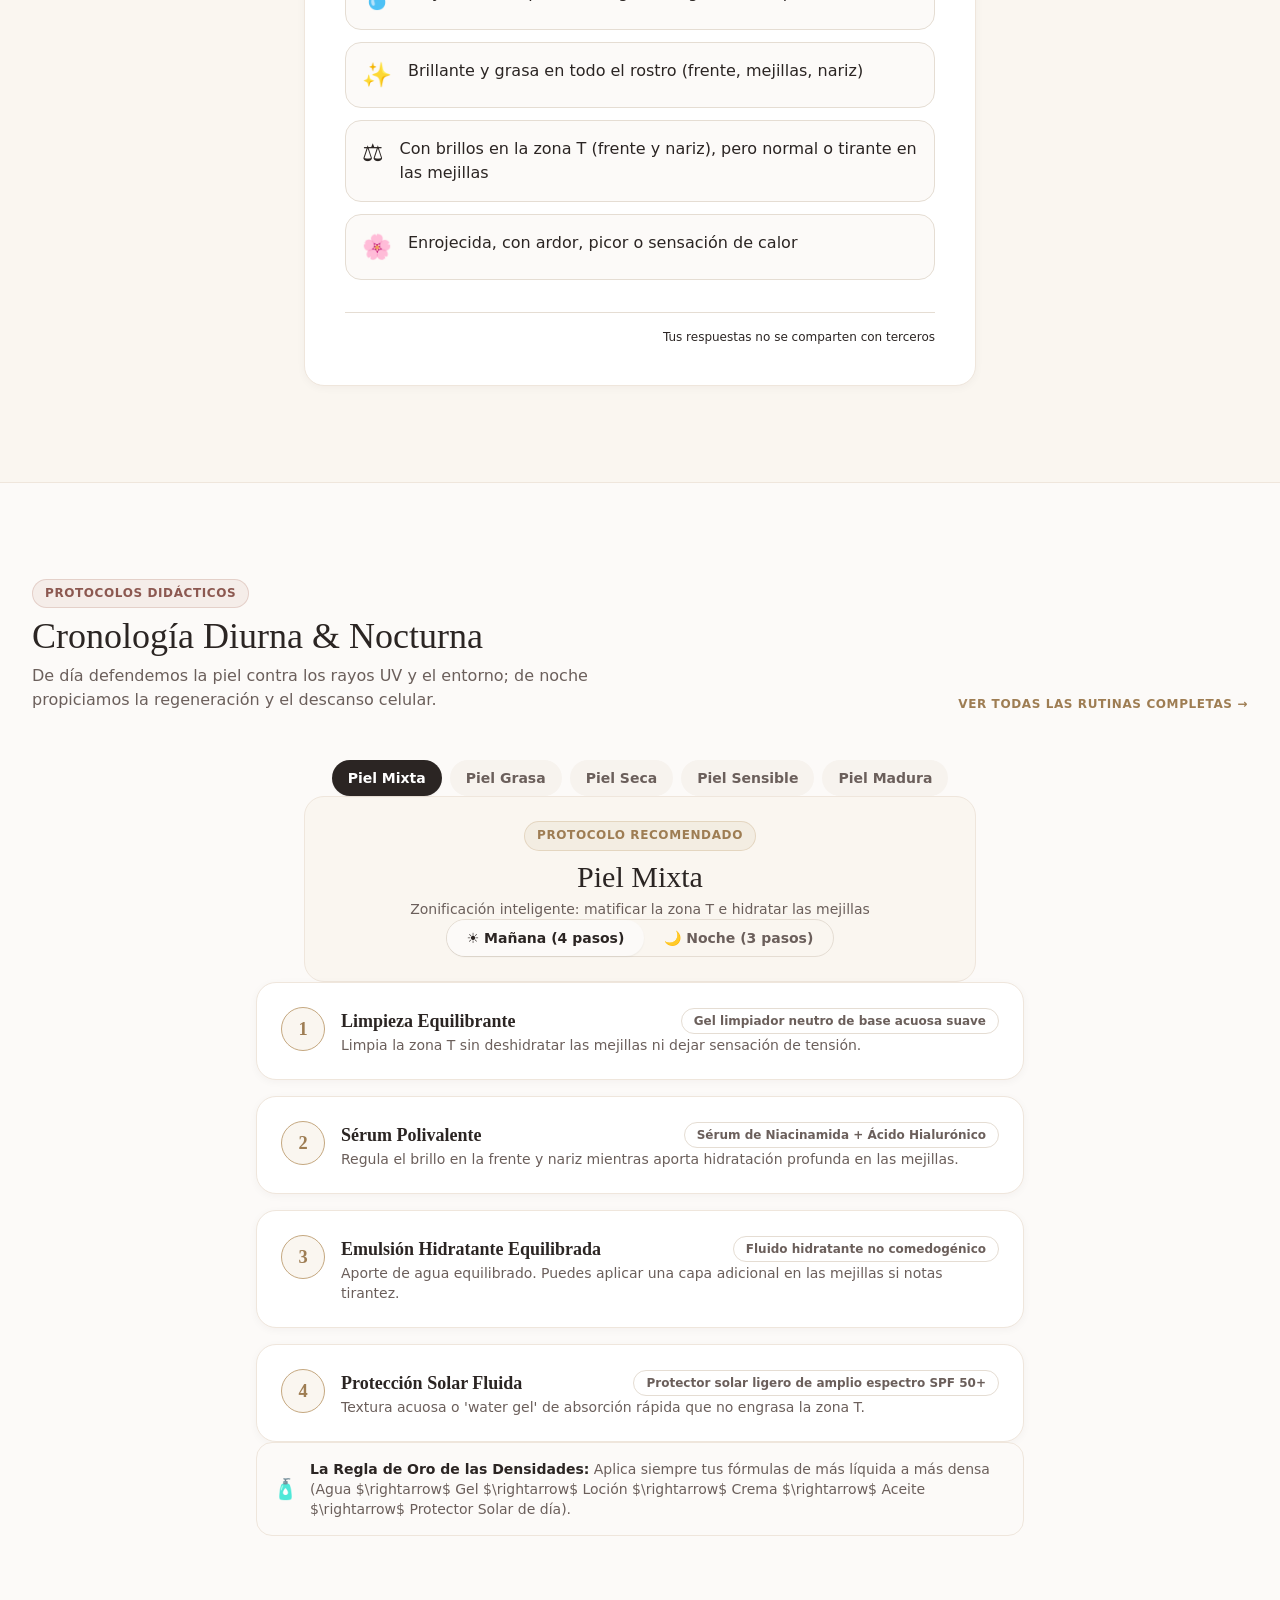
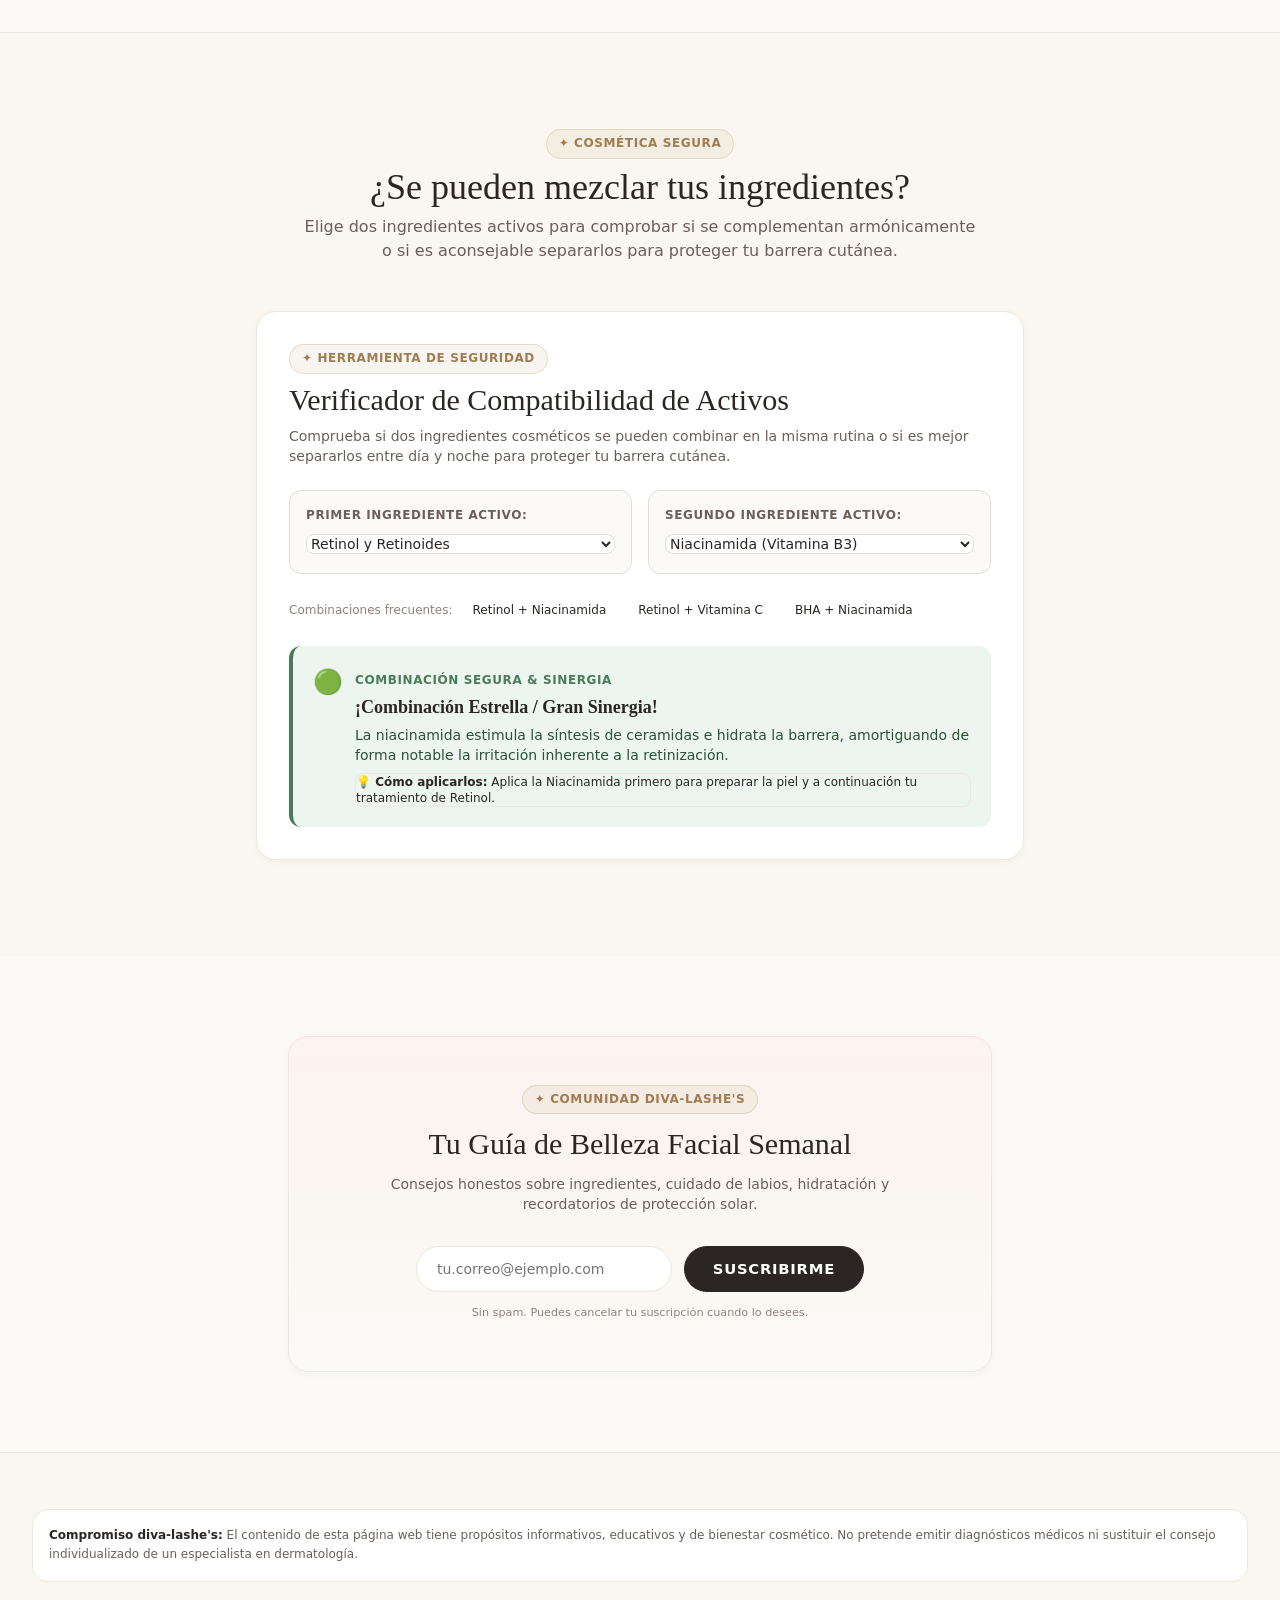
==== commit 75f491d0: "feat: etiquetas de duracion sobre imagenes de procedimientos y citas integradas" ====
--- a/index.html
+++ b/index.html
@@ -227,6 +227,10 @@
                 <span class="absolute top-3 left-3 px-3 py-1 rounded-full text-xs font-bold uppercase bg-white/90 backdrop-blur-sm text-[#9E5B53] shadow-sm">
                   Paso a Paso Diurno
                 </span>
+                <!-- Etiqueta de Duración del Procedimiento -->
+                <span class="service-duration-badge pending" data-service-duration="rutina-manana" title="Duración por confirmar">
+                  <span aria-hidden="true">🕒</span> Por confirmar
+                </span>
               </div>
               <div class="p-6 sm:p-7">
                 <div class="flex items-center gap-2 mb-2 text-xs font-semibold text-[#9E7D53]">
@@ -254,10 +258,13 @@
                 </ul>
               </div>
             </div>
-            <div class="px-6 pb-6 pt-0">
+            <div class="px-6 pb-6 pt-0 space-y-2.5">
               <button type="button" class="view-routine-btn btn-primary w-full text-xs uppercase tracking-wider py-3 shadow-sm hover:shadow" data-routine="manana">
                 ✨ Ver rutina de mañana
               </button>
+              <a href="#" data-book-service="rutina-manana" class="btn-outline w-full text-center text-xs uppercase tracking-wider py-2.5 flex items-center justify-center gap-1.5 hover:bg-[#FAF6F0]">
+                💬 Agendar cita por WhatsApp
+              </a>
             </div>
           </article>
 
@@ -268,6 +275,10 @@
                 <img src="assets/images/rutina_noche.jpg" alt="Rutina facial de noche diva-lashe's" class="w-full h-full object-cover group-hover:scale-105 transition-transform duration-500" loading="lazy">
                 <span class="absolute top-3 left-3 px-3 py-1 rounded-full text-xs font-bold uppercase bg-white/90 backdrop-blur-sm text-[#9E5B53] shadow-sm">
                   Regeneración Nocturna
+                </span>
+                <!-- Etiqueta de Duración del Procedimiento -->
+                <span class="service-duration-badge pending" data-service-duration="rutina-noche" title="Duración por confirmar">
+                  <span aria-hidden="true">🕒</span> Por confirmar
                 </span>
               </div>
               <div class="p-6 sm:p-7">
@@ -296,10 +307,13 @@
                 </ul>
               </div>
             </div>
-            <div class="px-6 pb-6 pt-0">
+            <div class="px-6 pb-6 pt-0 space-y-2.5">
               <button type="button" class="view-routine-btn btn-primary w-full text-xs uppercase tracking-wider py-3 shadow-sm hover:shadow" data-routine="noche">
                 🌙 Ver rutina de noche
               </button>
+              <a href="#" data-book-service="rutina-noche" class="btn-outline w-full text-center text-xs uppercase tracking-wider py-2.5 flex items-center justify-center gap-1.5 hover:bg-[#FAF6F0]">
+                💬 Agendar cita por WhatsApp
+              </a>
             </div>
           </article>
 
@@ -310,6 +324,10 @@
                 <img src="assets/images/cuidado_labios.jpg" alt="Cuidado e hidratación de labios diva-lashe's" class="w-full h-full object-cover group-hover:scale-105 transition-transform duration-500" loading="lazy">
                 <span class="absolute top-3 left-3 px-3 py-1 rounded-full text-xs font-bold uppercase bg-white/90 backdrop-blur-sm text-[#9E5B53] shadow-sm">
                   Cuidado Delicado
+                </span>
+                <!-- Etiqueta de Duración del Procedimiento -->
+                <span class="service-duration-badge pending" data-service-duration="cuidado-labios" title="Duración por confirmar">
+                  <span aria-hidden="true">🕒</span> Por confirmar
                 </span>
               </div>
               <div class="p-6 sm:p-7">
@@ -338,10 +356,13 @@
                 </ul>
               </div>
             </div>
-            <div class="px-6 pb-6 pt-0">
+            <div class="px-6 pb-6 pt-0 space-y-2.5">
               <button type="button" class="view-routine-btn btn-primary w-full text-xs uppercase tracking-wider py-3 shadow-sm hover:shadow" data-routine="labios">
                 💋 Ver cuidado de labios
               </button>
+              <a href="#" data-book-service="cuidado-labios" class="btn-outline w-full text-center text-xs uppercase tracking-wider py-2.5 flex items-center justify-center gap-1.5 hover:bg-[#FAF6F0]">
+                💬 Agendar cita por WhatsApp
+              </a>
             </div>
           </article>
 
@@ -666,14 +687,19 @@
               <div class="relative h-44 overflow-hidden bg-[#FAF6F0]">
                 <img src="assets/images/limpieza_facial.jpg" alt="Limpieza facial y desmaquillado suave" class="w-full h-full object-cover group-hover:scale-105 transition-transform duration-500" loading="lazy">
                 <span class="absolute top-2 left-2 px-2.5 py-0.5 rounded-full text-[0.65rem] font-bold uppercase bg-white/90 text-[#9E5B53]">01. Limpieza</span>
+                <!-- Etiqueta de Duración -->
+                <span class="service-duration-badge pending" data-service-duration="limpieza-facial" title="Duración por confirmar">
+                  <span aria-hidden="true">🕒</span> Por confirmar
+                </span>
               </div>
               <div class="p-4">
                 <h3 class="font-serif text-lg font-semibold text-[#2B2523] mb-1 group-hover:text-[#9E7D53] transition-colors">Limpieza Facial</h3>
                 <p class="text-xs text-[#6B5F5B] leading-relaxed mb-3">Cómo limpiar el rostro y retirar el maquillaje sin dañar el manto protector.</p>
               </div>
             </div>
-            <div class="p-4 pt-0">
+            <div class="p-4 pt-0 flex items-center justify-between gap-2 border-t border-[#FAF6F0]">
               <a href="#limpieza-facial" class="text-xs font-bold uppercase tracking-wider text-[#9E7D53] hover:text-[#2B2523] flex items-center gap-1">Ver detalles →</a>
+              <a href="#" data-book-service="limpieza-facial" class="service-book-btn" title="Agendar por WhatsApp">💬 Cita</a>
             </div>
           </article>
 
@@ -683,14 +709,19 @@
               <div class="relative h-44 overflow-hidden bg-[#FAF6F0]">
                 <img src="assets/images/hidratacion_facial.jpg" alt="Hidratación facial con sérum" class="w-full h-full object-cover group-hover:scale-105 transition-transform duration-500" loading="lazy">
                 <span class="absolute top-2 left-2 px-2.5 py-0.5 rounded-full text-[0.65rem] font-bold uppercase bg-white/90 text-[#9E5B53]">02. Hidratación</span>
+                <!-- Etiqueta de Duración -->
+                <span class="service-duration-badge pending" data-service-duration="hidratacion-facial" title="Duración por confirmar">
+                  <span aria-hidden="true">🕒</span> Por confirmar
+                </span>
               </div>
               <div class="p-4">
                 <h3 class="font-serif text-lg font-semibold text-[#2B2523] mb-1 group-hover:text-[#9E7D53] transition-colors">Hidratación Facial</h3>
                 <p class="text-xs text-[#6B5F5B] leading-relaxed mb-3">Consejos clave para retener agua y conservar la flexibilidad y suavidad.</p>
               </div>
             </div>
-            <div class="p-4 pt-0">
+            <div class="p-4 pt-0 flex items-center justify-between gap-2 border-t border-[#FAF6F0]">
               <a href="#hidratacion-facial" class="text-xs font-bold uppercase tracking-wider text-[#9E7D53] hover:text-[#2B2523] flex items-center gap-1">Ver consejos →</a>
+              <a href="#" data-book-service="hidratacion-facial" class="service-book-btn" title="Agendar por WhatsApp">💬 Cita</a>
             </div>
           </article>
 
@@ -700,14 +731,19 @@
               <div class="relative h-44 overflow-hidden bg-[#FAF6F0]">
                 <img src="assets/images/cuidado_labios.jpg" alt="Cuidado de labios con bálsamo suave" class="w-full h-full object-cover group-hover:scale-105 transition-transform duration-500" loading="lazy">
                 <span class="absolute top-2 left-2 px-2.5 py-0.5 rounded-full text-[0.65rem] font-bold uppercase bg-white/90 text-[#9E5B53]">03. Labios</span>
+                <!-- Etiqueta de Duración -->
+                <span class="service-duration-badge pending" data-service-duration="cuidado-labios" title="Duración por confirmar">
+                  <span aria-hidden="true">🕒</span> Por confirmar
+                </span>
               </div>
               <div class="p-4">
                 <h3 class="font-serif text-lg font-semibold text-[#2B2523] mb-1 group-hover:text-[#9E7D53] transition-colors">Cuidado de Labios</h3>
                 <p class="text-xs text-[#6B5F5B] leading-relaxed mb-3">Nutrición con bálsamos y protección solar indispensable para labios.</p>
               </div>
             </div>
-            <div class="p-4 pt-0">
+            <div class="p-4 pt-0 flex items-center justify-between gap-2 border-t border-[#FAF6F0]">
               <a href="#cuidado-labios" class="text-xs font-bold uppercase tracking-wider text-[#9E7D53] hover:text-[#2B2523] flex items-center gap-1">Ver labios →</a>
+              <a href="#" data-book-service="cuidado-labios" class="service-book-btn" title="Agendar por WhatsApp">💬 Cita</a>
             </div>
           </article>
 
@@ -717,14 +753,19 @@
               <div class="relative h-44 overflow-hidden bg-[#FAF6F0]">
                 <img src="assets/images/rutina_manana.jpg" alt="Rutina de mañana con luz natural" class="w-full h-full object-cover group-hover:scale-105 transition-transform duration-500" loading="lazy">
                 <span class="absolute top-2 left-2 px-2.5 py-0.5 rounded-full text-[0.65rem] font-bold uppercase bg-white/90 text-[#9E5B53]">04. Mañana</span>
+                <!-- Etiqueta de Duración -->
+                <span class="service-duration-badge pending" data-service-duration="rutina-manana" title="Duración por confirmar">
+                  <span aria-hidden="true">🕒</span> Por confirmar
+                </span>
               </div>
               <div class="p-4">
                 <h3 class="font-serif text-lg font-semibold text-[#2B2523] mb-1 group-hover:text-[#9E7D53] transition-colors">Rutina de Mañana</h3>
                 <p class="text-xs text-[#6B5F5B] leading-relaxed mb-3">Pasos básicos para proteger y preparar el rostro durante el día.</p>
               </div>
             </div>
-            <div class="p-4 pt-0">
+            <div class="p-4 pt-0 flex items-center justify-between gap-2 border-t border-[#FAF6F0]">
               <a href="#rutina-manana" class="text-xs font-bold uppercase tracking-wider text-[#9E7D53] hover:text-[#2B2523] flex items-center gap-1">Paso a paso →</a>
+              <a href="#" data-book-service="rutina-manana" class="service-book-btn" title="Agendar por WhatsApp">💬 Cita</a>
             </div>
           </article>
 
@@ -734,14 +775,19 @@
               <div class="relative h-44 overflow-hidden bg-[#FAF6F0]">
                 <img src="assets/images/rutina_noche.jpg" alt="Rutina de noche reparadora" class="w-full h-full object-cover group-hover:scale-105 transition-transform duration-500" loading="lazy">
                 <span class="absolute top-2 left-2 px-2.5 py-0.5 rounded-full text-[0.65rem] font-bold uppercase bg-white/90 text-[#9E5B53]">05. Noche</span>
+                <!-- Etiqueta de Duración -->
+                <span class="service-duration-badge pending" data-service-duration="rutina-noche" title="Duración por confirmar">
+                  <span aria-hidden="true">🕒</span> Por confirmar
+                </span>
               </div>
               <div class="p-4">
                 <h3 class="font-serif text-lg font-semibold text-[#2B2523] mb-1 group-hover:text-[#9E7D53] transition-colors">Rutina de Noche</h3>
                 <p class="text-xs text-[#6B5F5B] leading-relaxed mb-3">Limpieza profunda e hidratación reparadora antes de dormir.</p>
               </div>
             </div>
-            <div class="p-4 pt-0">
+            <div class="p-4 pt-0 flex items-center justify-between gap-2 border-t border-[#FAF6F0]">
               <a href="#rutina-noche" class="text-xs font-bold uppercase tracking-wider text-[#9E7D53] hover:text-[#2B2523] flex items-center gap-1">Ver rutina →</a>
+              <a href="#" data-book-service="rutina-noche" class="service-book-btn" title="Agendar por WhatsApp">💬 Cita</a>
             </div>
           </article>
 
@@ -768,14 +814,19 @@
               <div class="relative h-44 overflow-hidden bg-[#FAF6F0]">
                 <img src="assets/images/mascarillas_faciales.jpg" alt="Mascarilla facial hidratante y relajante" class="w-full h-full object-cover group-hover:scale-105 transition-transform duration-500" loading="lazy">
                 <span class="absolute top-2 left-2 px-2.5 py-0.5 rounded-full text-[0.65rem] font-bold uppercase bg-white/90 text-[#9E5B53]">07. Mascarillas</span>
+                <!-- Etiqueta de Duración Confirmada según documentación de la web -->
+                <span class="service-duration-badge confirmed" data-service-duration="mascarillas-faciales" title="Duración estimada: 15-20 min">
+                  <span aria-hidden="true">🕒</span> 15-20 min
+                </span>
               </div>
               <div class="p-4">
                 <h3 class="font-serif text-lg font-semibold text-[#2B2523] mb-1 group-hover:text-[#9E7D53] transition-colors">Mascarillas Faciales</h3>
                 <p class="text-xs text-[#6B5F5B] leading-relaxed mb-3">Tipos de mascarillas (arcilla, hidratantes, tela) y frecuencia recomendada.</p>
               </div>
             </div>
-            <div class="p-4 pt-0">
+            <div class="p-4 pt-0 flex items-center justify-between gap-2 border-t border-[#FAF6F0]">
               <a href="#mascarillas-faciales" class="text-xs font-bold uppercase tracking-wider text-[#9E7D53] hover:text-[#2B2523] flex items-center gap-1">Ver tipos →</a>
+              <a href="#" data-book-service="mascarillas-faciales" class="service-book-btn" title="Agendar por WhatsApp">💬 Cita</a>
             </div>
           </article>
 
@@ -785,18 +836,23 @@
               <div class="relative h-44 overflow-hidden bg-[#FAF6F0]">
                 <img src="assets/images/exfoliacion_suave.jpg" alt="Exfoliación suave sin fricción" class="w-full h-full object-cover group-hover:scale-105 transition-transform duration-500" loading="lazy">
                 <span class="absolute top-2 left-2 px-2.5 py-0.5 rounded-full text-[0.65rem] font-bold uppercase bg-white/90 text-[#9E5B53]">08. Exfoliación</span>
+                <!-- Etiqueta de Duración -->
+                <span class="service-duration-badge pending" data-service-duration="exfoliacion" title="Duración por confirmar">
+                  <span aria-hidden="true">🕒</span> Por confirmar
+                </span>
               </div>
               <div class="p-4">
                 <h3 class="font-serif text-lg font-semibold text-[#2B2523] mb-1 group-hover:text-[#9E7D53] transition-colors">Exfoliación Suave</h3>
                 <p class="text-xs text-[#6B5F5B] leading-relaxed mb-3">Cómo renovar la piel con delicadeza sin provocar rojeces ni sobreexfoliar.</p>
               </div>
             </div>
-            <div class="p-4 pt-0">
+            <div class="p-4 pt-0 flex items-center justify-between gap-2 border-t border-[#FAF6F0]">
               <a href="#exfoliacion" class="text-xs font-bold uppercase tracking-wider text-[#9E7D53] hover:text-[#2B2523] flex items-center gap-1">Guía suave →</a>
-            </div>
-          </article>
-
-          <!-- 9. Ingredientes Cosméticos -->
+              <a href="#" data-book-service="exfoliacion" class="service-book-btn" title="Agendar por WhatsApp">💬 Cita</a>
+            </div>
+          </article>
+
+          <!-- 9. Ingredientes Cosméticos (Educativo) -->
           <article class="card-luxury overflow-hidden flex flex-col justify-between group border-[#EFE6DC] hover:border-[#C5A880]">
             <div>
               <div class="relative h-44 overflow-hidden bg-[#FAF6F0]">
@@ -819,14 +875,19 @@
               <div class="relative h-44 overflow-hidden bg-[#FAF6F0]">
                 <img src="assets/images/contorno_ojos.jpg" alt="Aplicación delicada de contorno de ojos" class="w-full h-full object-cover group-hover:scale-105 transition-transform duration-500" loading="lazy">
                 <span class="absolute top-2 left-2 px-2.5 py-0.5 rounded-full text-[0.65rem] font-bold uppercase bg-white/90 text-[#9E5B53]">10. Ojos</span>
+                <!-- Etiqueta de Duración -->
+                <span class="service-duration-badge pending" data-service-duration="contorno-ojos" title="Duración por confirmar">
+                  <span aria-hidden="true">🕒</span> Por confirmar
+                </span>
               </div>
               <div class="p-4">
                 <h3 class="font-serif text-lg font-semibold text-[#2B2523] mb-1 group-hover:text-[#9E7D53] transition-colors">Contorno de Ojos</h3>
                 <p class="text-xs text-[#6B5F5B] leading-relaxed mb-3">Consejos para cuidar la piel más delgada y propensa a líneas del rostro.</p>
               </div>
             </div>
-            <div class="p-4 pt-0">
+            <div class="p-4 pt-0 flex items-center justify-between gap-2 border-t border-[#FAF6F0]">
               <a href="#contorno-ojos" class="text-xs font-bold uppercase tracking-wider text-[#9E7D53] hover:text-[#2B2523] flex items-center gap-1">Ver cuidados →</a>
+              <a href="#" data-book-service="contorno-ojos" class="service-book-btn" title="Agendar por WhatsApp">💬 Cita</a>
             </div>
           </article>
 
@@ -844,8 +905,12 @@
       <section id="limpieza-facial" class="card-luxury p-6 sm:p-10 border-soft scroll-mt-24">
         <div class="grid grid-cols-1 lg:grid-cols-12 gap-8 items-center">
           <div class="lg:col-span-5">
-            <div class="rounded-2xl overflow-hidden shadow-md border border-[#EFE6DC]">
+            <div class="relative rounded-2xl overflow-hidden shadow-md border border-[#EFE6DC]">
               <img src="assets/images/limpieza_facial.jpg" alt="Cómo limpiar el rostro y retirar el maquillaje" class="w-full h-72 object-cover">
+              <!-- Etiqueta de Duración -->
+              <span class="service-duration-badge pending" data-service-duration="limpieza-facial" title="Duración por confirmar">
+                <span aria-hidden="true">🕒</span> Por confirmar
+              </span>
             </div>
           </div>
           <div class="lg:col-span-7">
@@ -861,9 +926,14 @@
               <p>• <strong>Fase 2 (Limpiar con agua):</strong> Usa un limpiador en gel suave o espuma con pH fisiológico (5.5) para retirar los residuos hidrosolubles.</p>
               <p>• <strong>El agua ideal:</strong> Utiliza siempre agua tibia. El agua caliente reseca la barrera dérmica y el agua muy fría no disuelve bien las grasas.</p>
             </div>
-            <a href="pasos-cuidado.html#limpieza" class="inline-flex items-center gap-1.5 text-xs uppercase font-bold tracking-wider text-[#9E7D53] hover:text-[#2B2523]">
-              Leer guía extendida de limpieza →
-            </a>
+            <div class="flex flex-wrap items-center gap-3">
+              <a href="pasos-cuidado.html#limpieza" class="inline-flex items-center gap-1.5 text-xs uppercase font-bold tracking-wider text-[#9E7D53] hover:text-[#2B2523]">
+                Leer guía extendida de limpieza →
+              </a>
+              <a href="#" data-book-service="limpieza-facial" class="inline-flex items-center gap-1 text-xs uppercase font-bold tracking-wider text-[#9E5B53] hover:text-[#2B2523] bg-[#FAF6F0] px-3.5 py-1.5 rounded-full border border-[#E8D3CC] hover:bg-[#EFE6DC] transition-colors">
+                💬 Agendar cita por WhatsApp
+              </a>
+            </div>
           </div>
         </div>
       </section>
@@ -884,13 +954,22 @@
               <p>• <strong>Elige la textura adecuada:</strong> Lociones ligeras o geles si tu piel es mixta/grasa; cremas nutritivas con ceramidas si tu piel es seca.</p>
               <p>• <strong>No te saltes la hidratante:</strong> Una piel deshidratada pierde luminosidad y resalta las líneas finas de expresión.</p>
             </div>
-            <a href="pasos-cuidado.html#hidratacion" class="inline-flex items-center gap-1.5 text-xs uppercase font-bold tracking-wider text-[#9E7D53] hover:text-[#2B2523]">
-              Ver secretos de hidratación →
-            </a>
+            <div class="flex flex-wrap items-center gap-3">
+              <a href="pasos-cuidado.html#hidratacion" class="inline-flex items-center gap-1.5 text-xs uppercase font-bold tracking-wider text-[#9E7D53] hover:text-[#2B2523]">
+                Ver secretos de hidratación →
+              </a>
+              <a href="#" data-book-service="hidratacion-facial" class="inline-flex items-center gap-1 text-xs uppercase font-bold tracking-wider text-[#9E5B53] hover:text-[#2B2523] bg-[#FAF6F0] px-3.5 py-1.5 rounded-full border border-[#E8D3CC] hover:bg-[#EFE6DC] transition-colors">
+                💬 Agendar cita por WhatsApp
+              </a>
+            </div>
           </div>
           <div class="lg:col-span-5 order-1 lg:order-2">
-            <div class="rounded-2xl overflow-hidden shadow-md border border-[#EFE6DC]">
+            <div class="relative rounded-2xl overflow-hidden shadow-md border border-[#EFE6DC]">
               <img src="assets/images/hidratacion_facial.jpg" alt="Hidratación facial y consejos de hidratación" class="w-full h-72 object-cover">
+              <!-- Etiqueta de Duración -->
+              <span class="service-duration-badge pending" data-service-duration="hidratacion-facial" title="Duración por confirmar">
+                <span aria-hidden="true">🕒</span> Por confirmar
+              </span>
             </div>
           </div>
         </div>
@@ -900,8 +979,12 @@
       <section id="cuidado-labios" class="card-luxury p-6 sm:p-10 border-soft scroll-mt-24">
         <div class="grid grid-cols-1 lg:grid-cols-12 gap-8 items-center">
           <div class="lg:col-span-5">
-            <div class="rounded-2xl overflow-hidden shadow-md border border-[#EFE6DC]">
+            <div class="relative rounded-2xl overflow-hidden shadow-md border border-[#EFE6DC]">
               <img src="assets/images/cuidado_labios.jpg" alt="Cuidado de labios, bálsamos y protector solar" class="w-full h-72 object-cover">
+              <!-- Etiqueta de Duración -->
+              <span class="service-duration-badge pending" data-service-duration="cuidado-labios" title="Duración por confirmar">
+                <span aria-hidden="true">🕒</span> Por confirmar
+              </span>
             </div>
           </div>
           <div class="lg:col-span-7">
@@ -917,9 +1000,14 @@
               <p>• <strong>Protección solar para labios (SPF 30 o 50):</strong> El labio inferior recibe el sol directo; protegerlo previene la resequedad extrema y manchas.</p>
               <p>• <strong>Evita arrancar pellejitos:</strong> No uses exfoliantes mecánicos agresivos con azúcar gruesa que provoquen sangrado o microdesgarros.</p>
             </div>
-            <a href="pasos-cuidado.html#labios" class="inline-flex items-center gap-1.5 text-xs uppercase font-bold tracking-wider text-[#9E7D53] hover:text-[#2B2523]">
-              Leer guía completa de labios →
-            </a>
+            <div class="flex flex-wrap items-center gap-3">
+              <a href="pasos-cuidado.html#labios" class="inline-flex items-center gap-1.5 text-xs uppercase font-bold tracking-wider text-[#9E7D53] hover:text-[#2B2523]">
+                Leer guía completa de labios →
+              </a>
+              <a href="#" data-book-service="cuidado-labios" class="inline-flex items-center gap-1 text-xs uppercase font-bold tracking-wider text-[#9E5B53] hover:text-[#2B2523] bg-[#FAF6F0] px-3.5 py-1.5 rounded-full border border-[#E8D3CC] hover:bg-[#EFE6DC] transition-colors">
+                💬 Agendar cita por WhatsApp
+              </a>
+            </div>
           </div>
         </div>
       </section>
@@ -930,8 +1018,12 @@
         <!-- 4. Rutina de Mañana -->
         <section id="rutina-manana" class="card-luxury p-6 sm:p-8 border-soft flex flex-col justify-between">
           <div>
-            <div class="rounded-2xl overflow-hidden mb-5 shadow-sm border border-[#EFE6DC]">
+            <div class="relative rounded-2xl overflow-hidden mb-5 shadow-sm border border-[#EFE6DC]">
               <img src="assets/images/rutina_manana.jpg" alt="Rutina de mañana para cuidar el rostro durante el día" class="w-full h-56 object-cover">
+              <!-- Etiqueta de Duración -->
+              <span class="service-duration-badge pending" data-service-duration="rutina-manana" title="Duración por confirmar">
+                <span aria-hidden="true">🕒</span> Por confirmar
+              </span>
             </div>
             <span class="badge-gold mb-2">Sección 04 • Enfoque Protección</span>
             <h2 class="font-serif text-2xl text-[#2B2523] font-semibold mb-3">
@@ -947,16 +1039,25 @@
               <li>☀️ <strong>4. Protector solar (SPF 30 o 50):</strong> Paso innegociable de cada mañana.</li>
             </ul>
           </div>
-          <a href="rutinas.html" class="inline-flex items-center gap-1.5 text-xs uppercase font-bold tracking-wider text-[#9E7D53] hover:text-[#2B2523]">
-            Ver rutina matutina completa →
-          </a>
+          <div class="flex flex-wrap items-center justify-between gap-3 pt-2 border-t border-[#FAF6F0]">
+            <a href="rutinas.html" class="inline-flex items-center gap-1.5 text-xs uppercase font-bold tracking-wider text-[#9E7D53] hover:text-[#2B2523]">
+              Ver rutina matutina completa →
+            </a>
+            <a href="#" data-book-service="rutina-manana" class="inline-flex items-center gap-1 text-xs uppercase font-bold tracking-wider text-[#9E5B53] hover:text-[#2B2523] bg-[#FAF6F0] px-3 py-1 rounded-full border border-[#E8D3CC] hover:bg-[#EFE6DC] transition-colors">
+              💬 Agendar cita
+            </a>
+          </div>
         </section>
 
         <!-- 5. Rutina de Noche -->
         <section id="rutina-noche" class="card-luxury p-6 sm:p-8 border-gold flex flex-col justify-between">
           <div>
-            <div class="rounded-2xl overflow-hidden mb-5 shadow-sm border border-[#EFE6DC]">
+            <div class="relative rounded-2xl overflow-hidden mb-5 shadow-sm border border-[#EFE6DC]">
               <img src="assets/images/rutina_noche.jpg" alt="Rutina de noche con limpieza e hidratación reparadora" class="w-full h-56 object-cover">
+              <!-- Etiqueta de Duración -->
+              <span class="service-duration-badge pending" data-service-duration="rutina-noche" title="Duración por confirmar">
+                <span aria-hidden="true">🕒</span> Por confirmar
+              </span>
             </div>
             <span class="badge-blush mb-2">Sección 05 • Enfoque Reparación</span>
             <h2 class="font-serif text-2xl text-[#2B2523] font-semibold mb-3">
@@ -972,9 +1073,14 @@
               <li>🌙 <strong>4. Crema nutritiva selladora:</strong> Rica en ceramidas para reparar el manto lipídico.</li>
             </ul>
           </div>
-          <a href="rutinas.html" class="inline-flex items-center gap-1.5 text-xs uppercase font-bold tracking-wider text-[#9E7D53] hover:text-[#2B2523]">
-            Ver protocolo nocturno →
-          </a>
+          <div class="flex flex-wrap items-center justify-between gap-3 pt-2 border-t border-[#FAF6F0]">
+            <a href="rutinas.html" class="inline-flex items-center gap-1.5 text-xs uppercase font-bold tracking-wider text-[#9E7D53] hover:text-[#2B2523]">
+              Ver protocolo nocturno →
+            </a>
+            <a href="#" data-book-service="rutina-noche" class="inline-flex items-center gap-1 text-xs uppercase font-bold tracking-wider text-[#9E5B53] hover:text-[#2B2523] bg-[#FAF6F0] px-3 py-1 rounded-full border border-[#E8D3CC] hover:bg-[#EFE6DC] transition-colors">
+              💬 Agendar cita
+            </a>
+          </div>
         </section>
 
       </div>
@@ -1023,13 +1129,22 @@
               <p>• <strong>Mascarillas de velo o tela (sheet masks):</strong> Empapadas en suero hidratante; aportan jugosidad inmediata tras 15-20 minutos de aplicación.</p>
               <p>• <strong>Mascarillas nocturnas (sleeping masks):</strong> Texturas en crema ligera que se dejan actuar mientras duermes para despertar con el rostro descansado.</p>
             </div>
-            <a href="pasos-cuidado.html#mascarillas" class="inline-flex items-center gap-1.5 text-xs uppercase font-bold tracking-wider text-[#9E7D53] hover:text-[#2B2523]">
-              Ver guía de mascarillas →
-            </a>
+            <div class="flex flex-wrap items-center gap-3">
+              <a href="pasos-cuidado.html#mascarillas" class="inline-flex items-center gap-1.5 text-xs uppercase font-bold tracking-wider text-[#9E7D53] hover:text-[#2B2523]">
+                Ver guía de mascarillas →
+              </a>
+              <a href="#" data-book-service="mascarillas-faciales" class="inline-flex items-center gap-1 text-xs uppercase font-bold tracking-wider text-[#9E5B53] hover:text-[#2B2523] bg-[#FAF6F0] px-3.5 py-1.5 rounded-full border border-[#E8D3CC] hover:bg-[#EFE6DC] transition-colors">
+                💬 Agendar cita por WhatsApp
+              </a>
+            </div>
           </div>
           <div class="lg:col-span-5 order-1 lg:order-2">
-            <div class="rounded-2xl overflow-hidden shadow-md border border-[#EFE6DC]">
+            <div class="relative rounded-2xl overflow-hidden shadow-md border border-[#EFE6DC]">
               <img src="assets/images/mascarillas_faciales.jpg" alt="Tipos de mascarillas faciales y consejos de uso" class="w-full h-72 object-cover">
+              <!-- Etiqueta de Duración Confirmada -->
+              <span class="service-duration-badge confirmed" data-service-duration="mascarillas-faciales" title="Duración estimada: 15-20 min">
+                <span aria-hidden="true">🕒</span> 15-20 min
+              </span>
             </div>
           </div>
         </div>
@@ -1039,8 +1154,12 @@
       <section id="exfoliacion" class="card-luxury p-6 sm:p-10 border-soft scroll-mt-24">
         <div class="grid grid-cols-1 lg:grid-cols-12 gap-8 items-center">
           <div class="lg:col-span-5">
-            <div class="rounded-2xl overflow-hidden shadow-md border border-[#EFE6DC]">
+            <div class="relative rounded-2xl overflow-hidden shadow-md border border-[#EFE6DC]">
               <img src="assets/images/exfoliacion_suave.jpg" alt="Exfoliación suave sin irritación" class="w-full h-72 object-cover">
+              <!-- Etiqueta de Duración -->
+              <span class="service-duration-badge pending" data-service-duration="exfoliacion" title="Duración por confirmar">
+                <span aria-hidden="true">🕒</span> Por confirmar
+              </span>
             </div>
           </div>
           <div class="lg:col-span-7">
@@ -1056,9 +1175,14 @@
               <p>• <strong>Evita frotar con gránulos gruesos:</strong> Los exfoliantes físicos abrasivos provocan micro-lesiones en el rostro.</p>
               <p>• <strong>Frecuencia prudente:</strong> Exfolia como máximo 1 o 2 veces por semana. Si notas enrojecimiento o ardor, detente e hidrata.</p>
             </div>
-            <a href="pasos-cuidado.html#exfoliacion" class="inline-flex items-center gap-1.5 text-xs uppercase font-bold tracking-wider text-[#9E7D53] hover:text-[#2B2523]">
-              Aprender a exfoliar sin dañar la barrera →
-            </a>
+            <div class="flex flex-wrap items-center gap-3">
+              <a href="pasos-cuidado.html#exfoliacion" class="inline-flex items-center gap-1.5 text-xs uppercase font-bold tracking-wider text-[#9E7D53] hover:text-[#2B2523]">
+                Aprender a exfoliar sin dañar la barrera →
+              </a>
+              <a href="#" data-book-service="exfoliacion" class="inline-flex items-center gap-1 text-xs uppercase font-bold tracking-wider text-[#9E5B53] hover:text-[#2B2523] bg-[#FAF6F0] px-3.5 py-1.5 rounded-full border border-[#E8D3CC] hover:bg-[#EFE6DC] transition-colors">
+                💬 Agendar cita por WhatsApp
+              </a>
+            </div>
           </div>
         </div>
       </section>
@@ -1104,8 +1228,12 @@
       <section id="contorno-ojos" class="card-luxury p-6 sm:p-10 border-soft scroll-mt-24">
         <div class="grid grid-cols-1 lg:grid-cols-12 gap-8 items-center">
           <div class="lg:col-span-5">
-            <div class="rounded-2xl overflow-hidden shadow-md border border-[#EFE6DC]">
+            <div class="relative rounded-2xl overflow-hidden shadow-md border border-[#EFE6DC]">
               <img src="assets/images/contorno_ojos.jpg" alt="Consejos para cuidar el contorno de ojos" class="w-full h-72 object-cover">
+              <!-- Etiqueta de Duración -->
+              <span class="service-duration-badge pending" data-service-duration="contorno-ojos" title="Duración por confirmar">
+                <span aria-hidden="true">🕒</span> Por confirmar
+              </span>
             </div>
           </div>
           <div class="lg:col-span-7">
@@ -1121,9 +1249,14 @@
               <p>• <strong>Cantidad mínima:</strong> Una cantidad del tamaño de un grano de arroz es suficiente para ambos ojos.</p>
               <p>• <strong>Fórmulas específicas:</strong> Si tienes ojeras azuladas por cansancio, la cafeína ayuda; si buscas nutrición, los péptidos y el ácido hialurónico son excelentes.</p>
             </div>
-            <a href="pasos-cuidado.html#contorno-ojos" class="inline-flex items-center gap-1.5 text-xs uppercase font-bold tracking-wider text-[#9E7D53] hover:text-[#2B2523]">
-              Ver guía de cuidado periocular →
-            </a>
+            <div class="flex flex-wrap items-center gap-3">
+              <a href="pasos-cuidado.html#contorno-ojos" class="inline-flex items-center gap-1.5 text-xs uppercase font-bold tracking-wider text-[#9E7D53] hover:text-[#2B2523]">
+                Ver guía de cuidado periocular →
+              </a>
+              <a href="#" data-book-service="contorno-ojos" class="inline-flex items-center gap-1 text-xs uppercase font-bold tracking-wider text-[#9E5B53] hover:text-[#2B2523] bg-[#FAF6F0] px-3.5 py-1.5 rounded-full border border-[#E8D3CC] hover:bg-[#EFE6DC] transition-colors">
+                💬 Agendar cita por WhatsApp
+              </a>
+            </div>
           </div>
         </div>
       </section>
@@ -1350,6 +1483,7 @@
   <script src="js/data/ingredients.js"></script>
   <script src="js/data/routines.js"></script>
   <script src="js/data/quizData.js"></script>
+  <script src="js/data/servicesConfig.js"></script>
   <script src="js/main.js"></script>
   <script src="js/beautyRoutines.js"></script>
   <script src="js/skinTypesGuide.js"></script>
--- a/css/styles.css
+++ b/css/styles.css
@@ -439,3 +439,59 @@
     height: 1.85rem;
   }
 }
+
+/* ==========================================================================
+   ETIQUETA DE DURACIÓN SOBRE IMÁGENES DE SERVICIOS / PROCEDIMIENTOS
+   ========================================================================== */
+.service-duration-badge {
+  position: absolute;
+  top: 0.625rem;
+  right: 0.625rem;
+  z-index: 20;
+  display: inline-flex;
+  align-items: center;
+  gap: 0.3rem;
+  padding: 0.28rem 0.65rem;
+  border-radius: 9999px;
+  font-size: 0.72rem;
+  font-weight: 600;
+  letter-spacing: 0.015em;
+  line-height: 1;
+  backdrop-filter: blur(8px);
+  -webkit-backdrop-filter: blur(8px);
+  box-shadow: 0 2px 10px rgba(43, 37, 35, 0.22);
+  pointer-events: none;
+  transition: transform 0.25s ease, background-color 0.25s ease;
+  white-space: nowrap;
+}
+
+/* Duración confirmada: Rosa oscuro elegante con tipografía blanca de alto contraste */
+.service-duration-badge.confirmed {
+  background-color: rgba(158, 91, 83, 0.94);
+  color: #FFFFFF;
+  border: 1px solid rgba(255, 255, 255, 0.4);
+}
+
+/* Duración pendiente de confirmación por la profesional */
+.service-duration-badge.pending {
+  background-color: rgba(43, 37, 35, 0.88);
+  color: #FAF6F0;
+  border: 1px dashed rgba(232, 211, 204, 0.7);
+}
+
+.service-book-btn {
+  display: inline-flex;
+  align-items: center;
+  gap: 0.35rem;
+  font-size: 0.75rem;
+  font-weight: 600;
+  color: #9E5B53;
+  transition: color 0.2s ease, transform 0.2s ease;
+  text-decoration: none;
+}
+
+.service-book-btn:hover {
+  color: #2B2523;
+  transform: translateX(2px);
+}
+
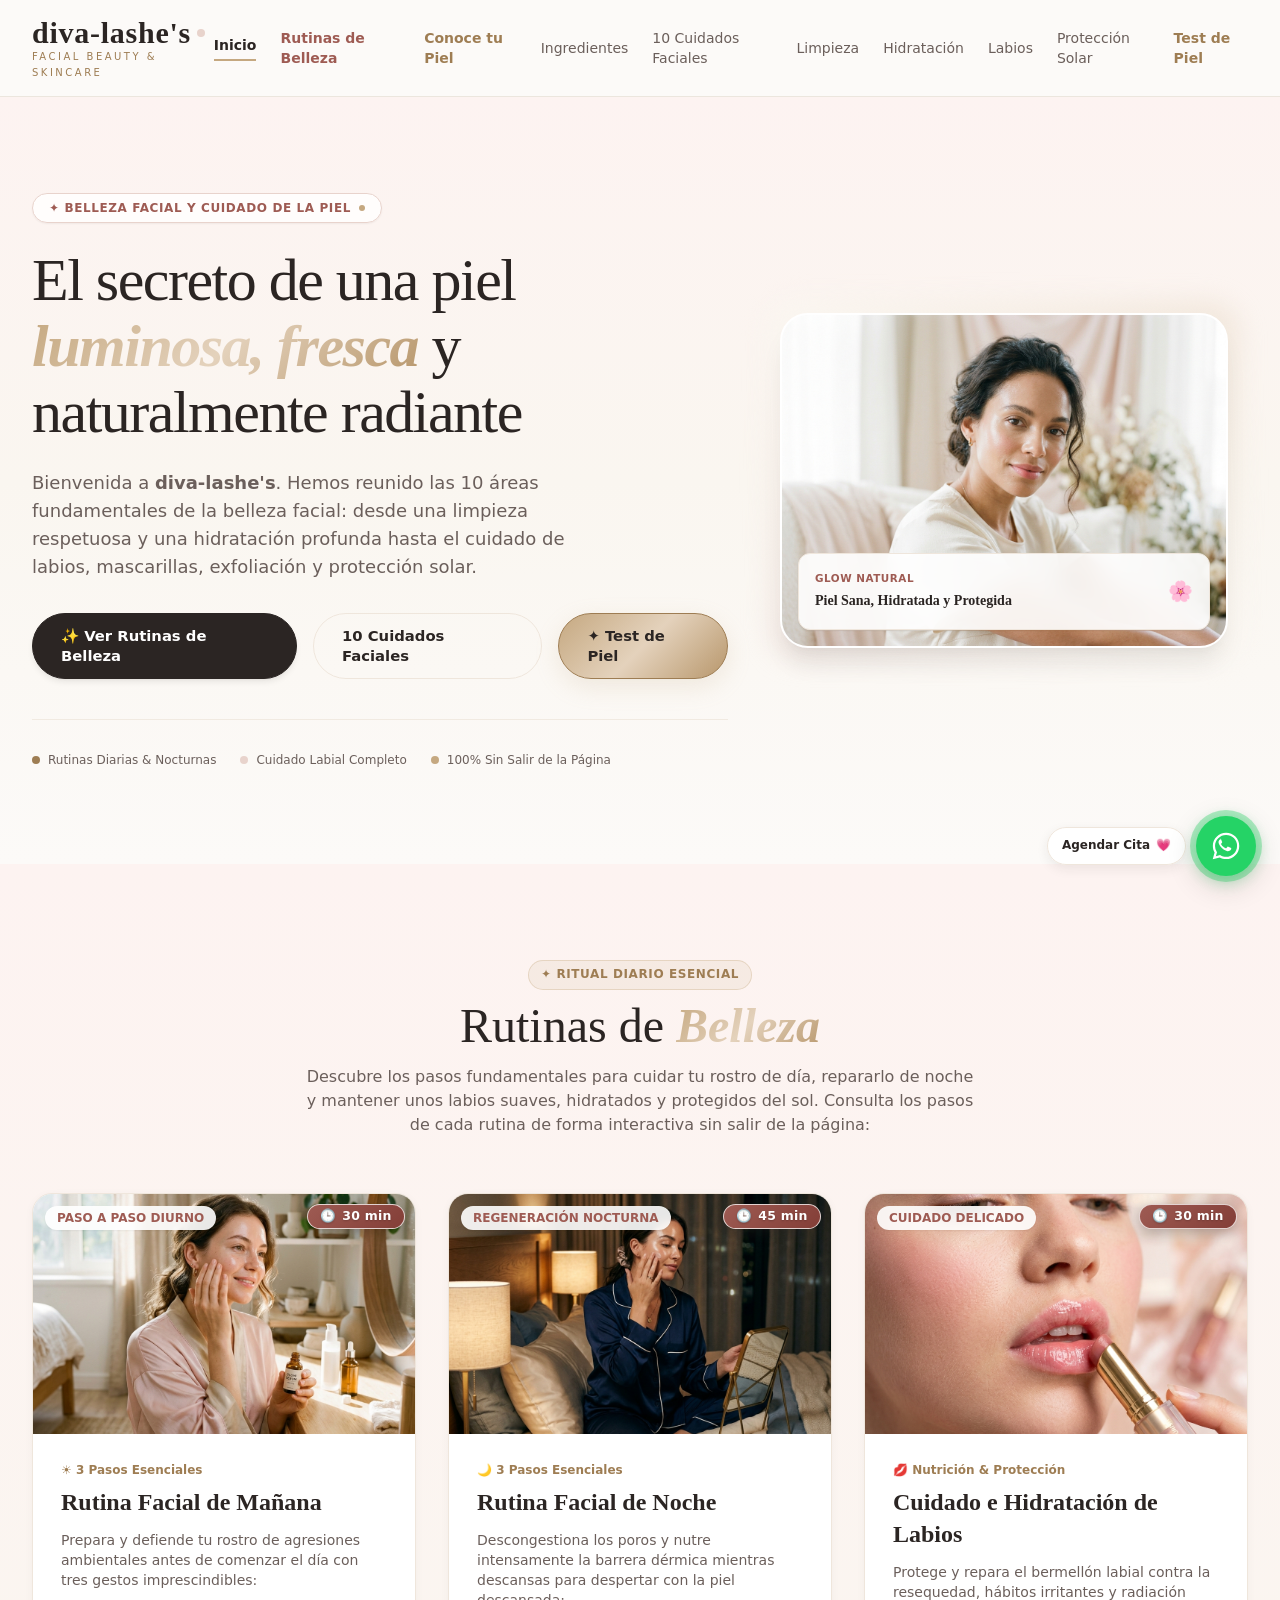
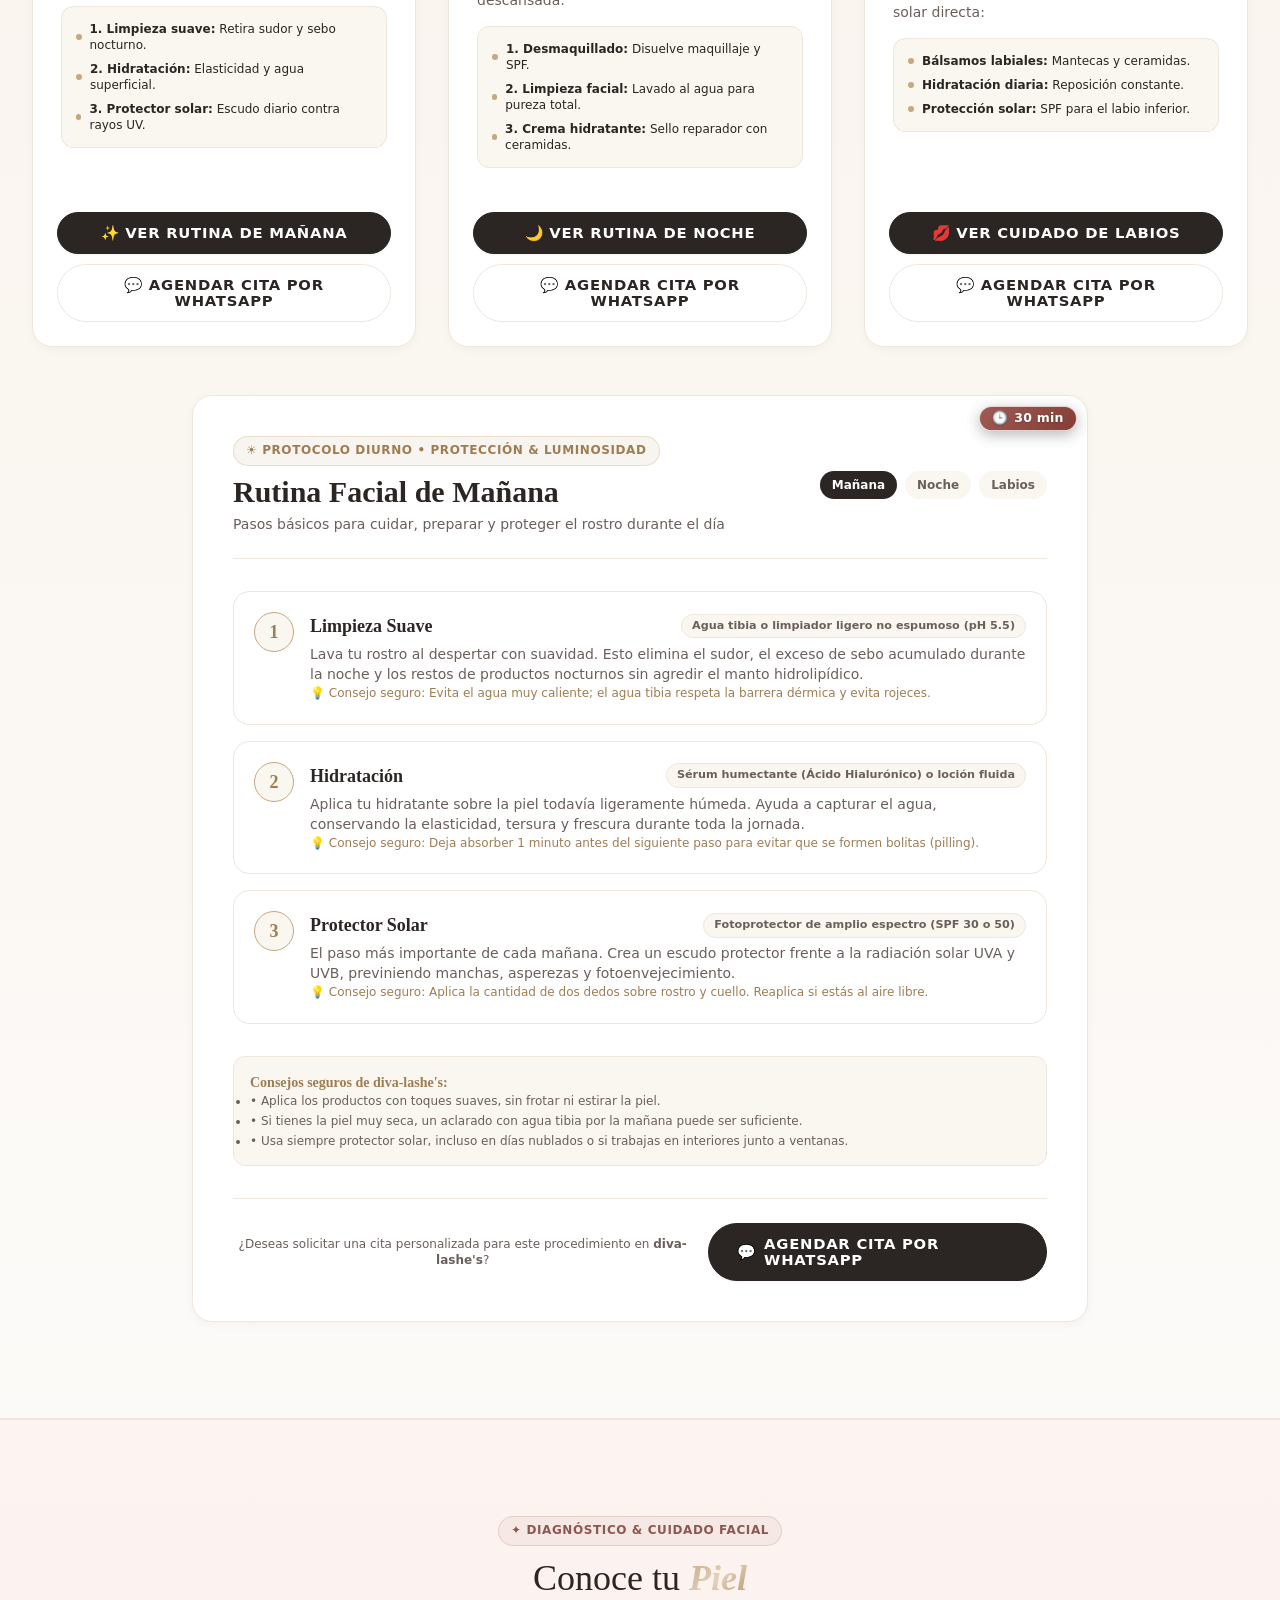
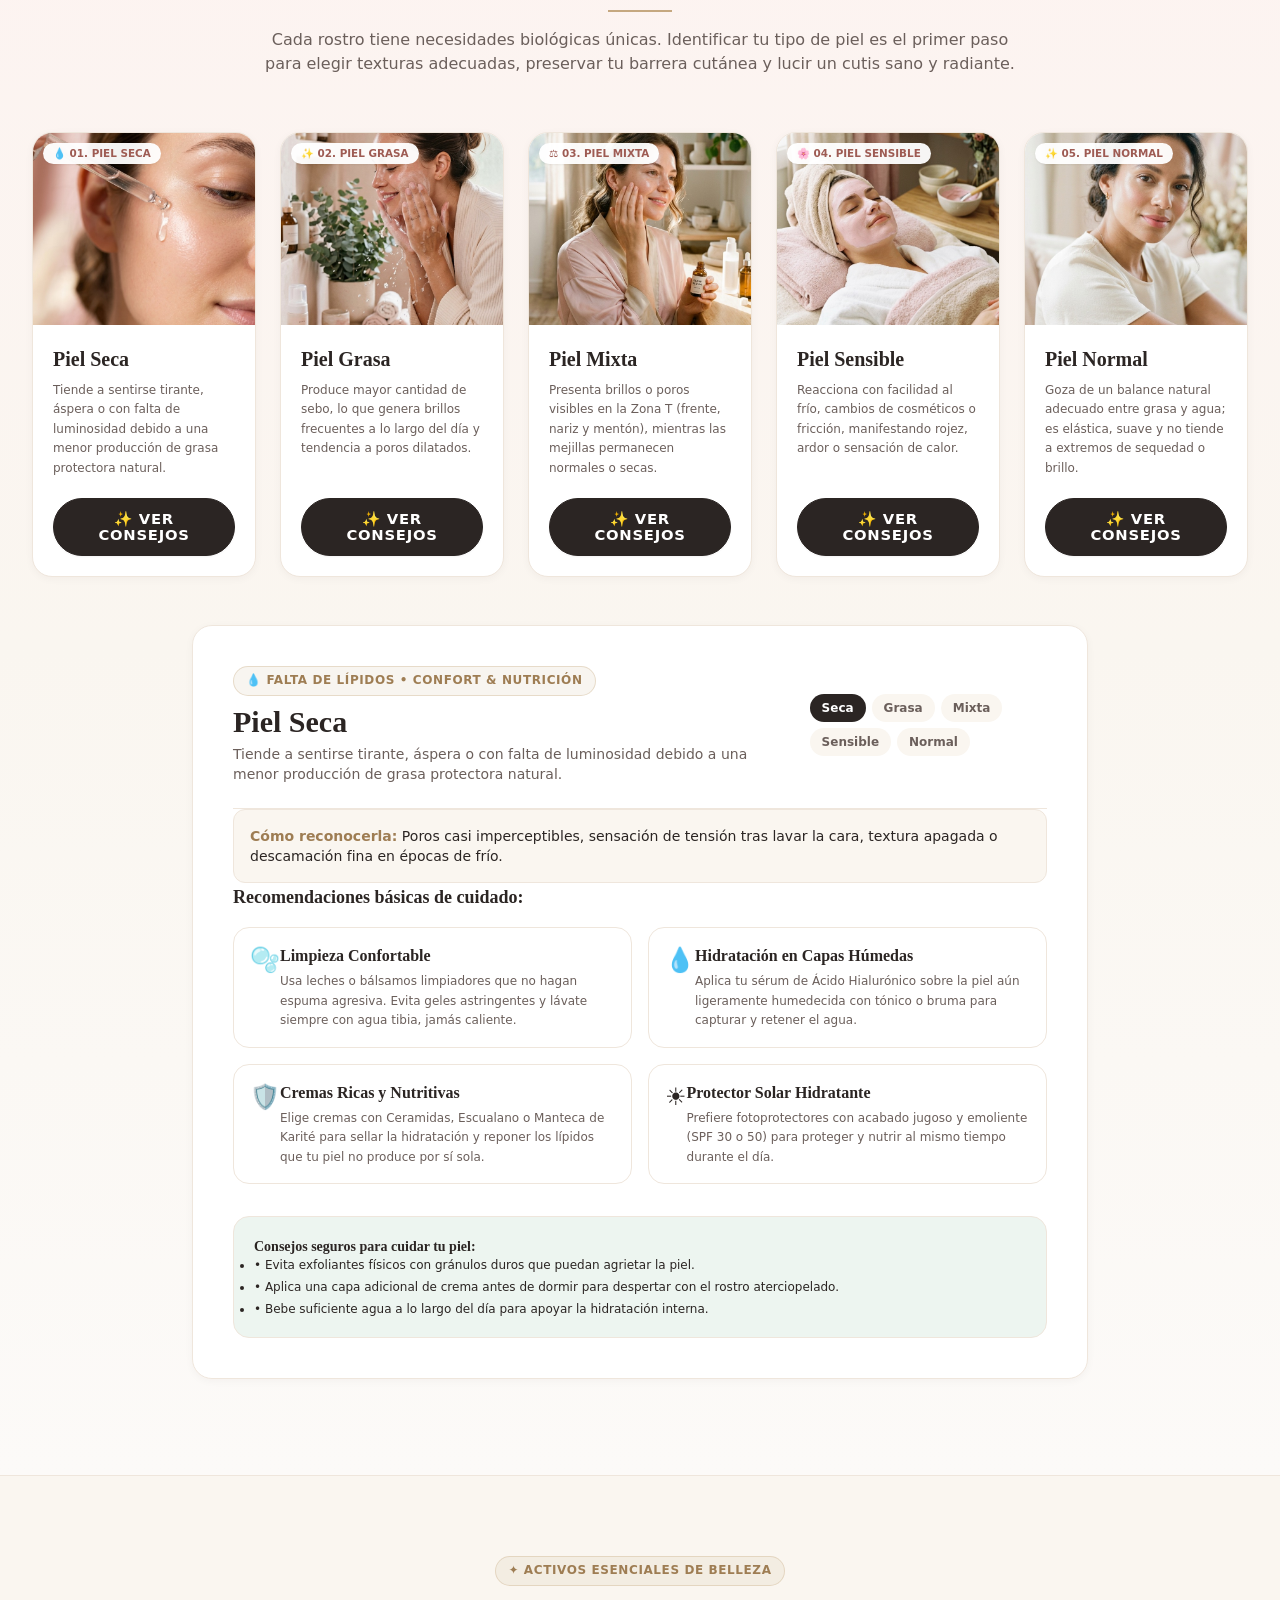
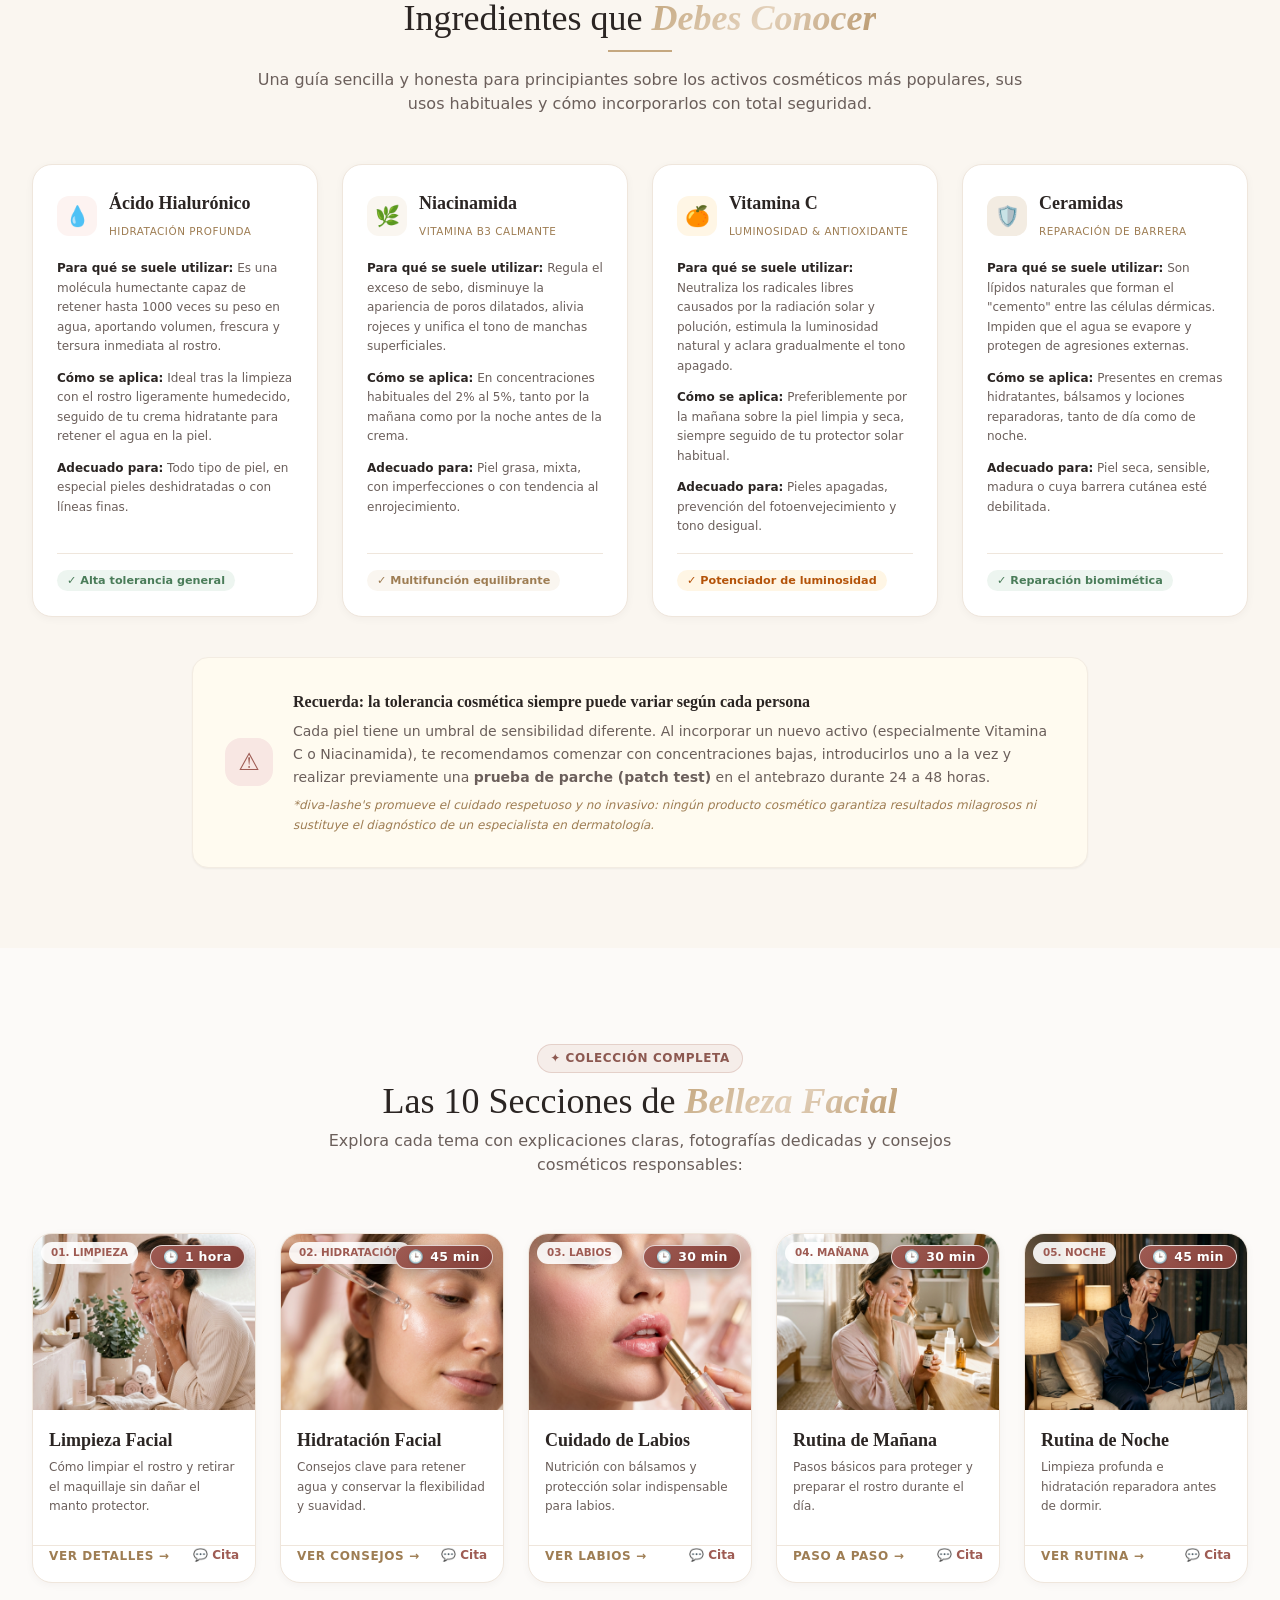
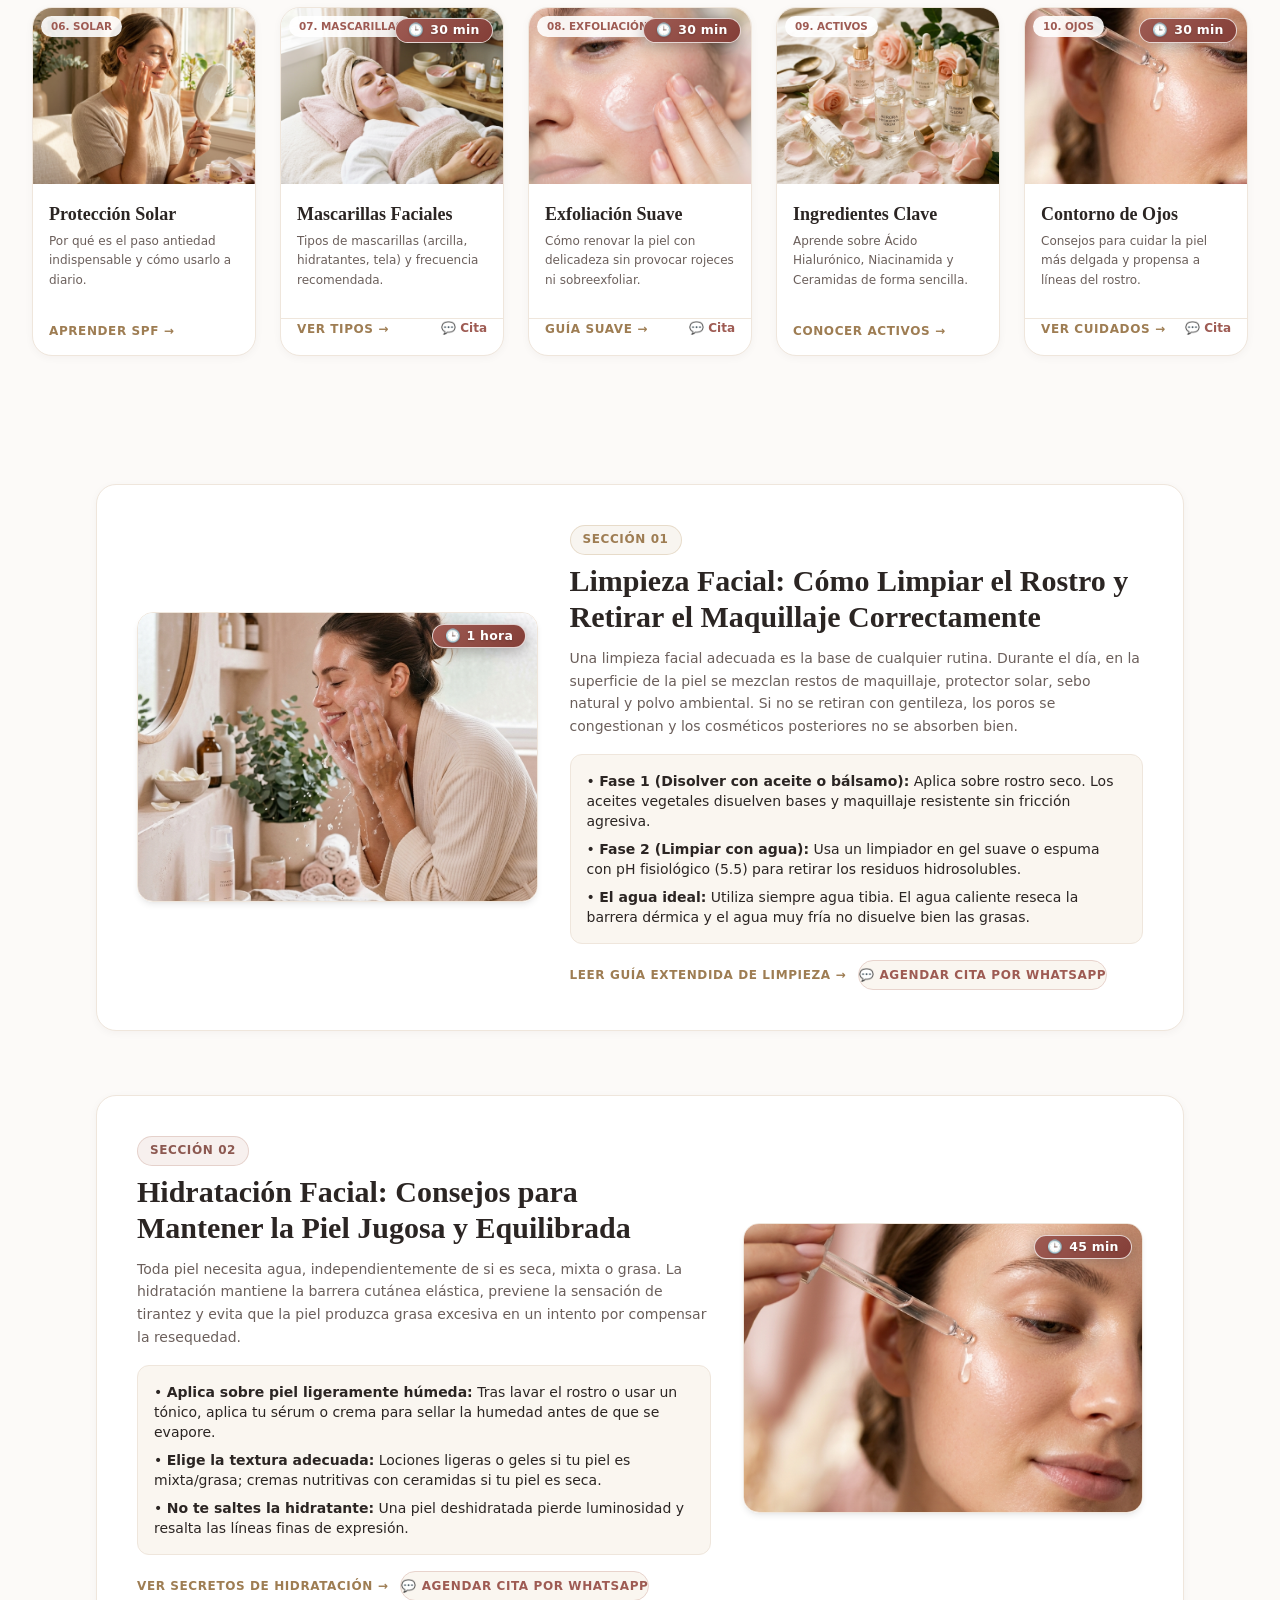
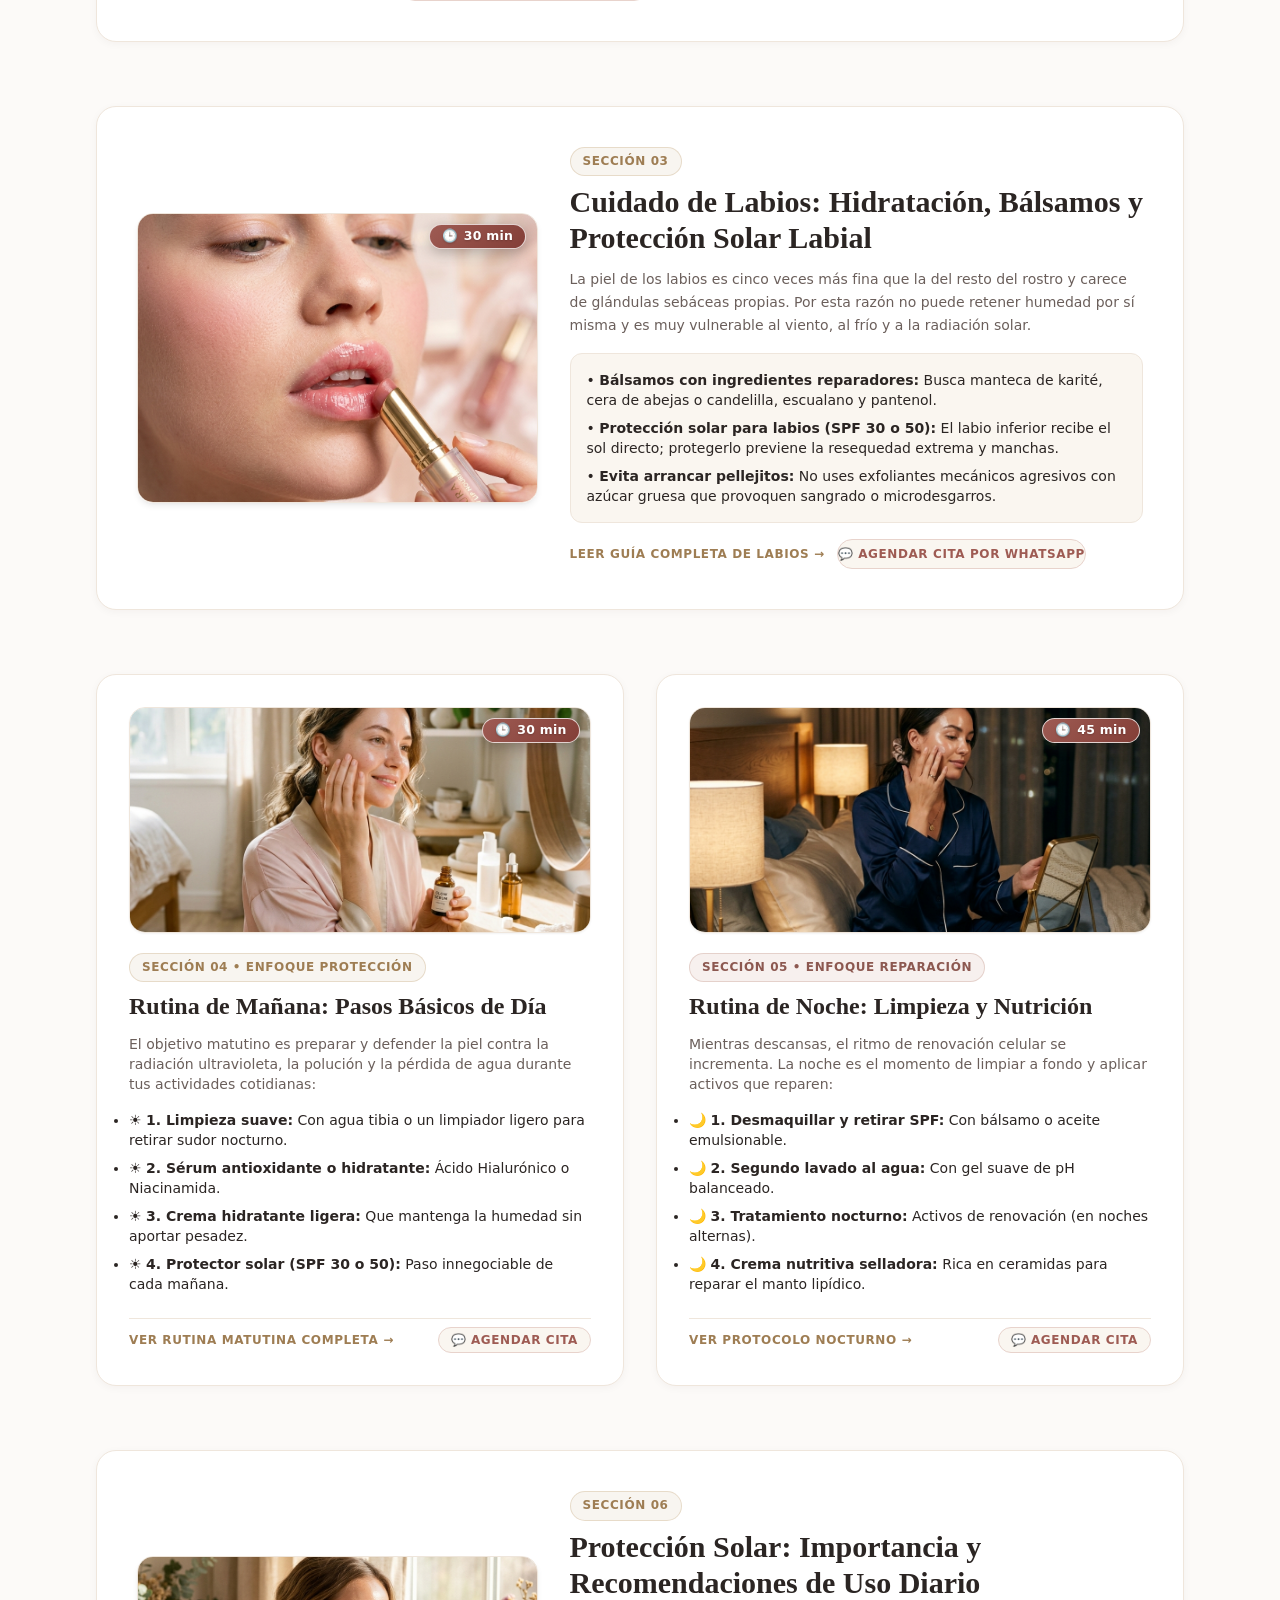
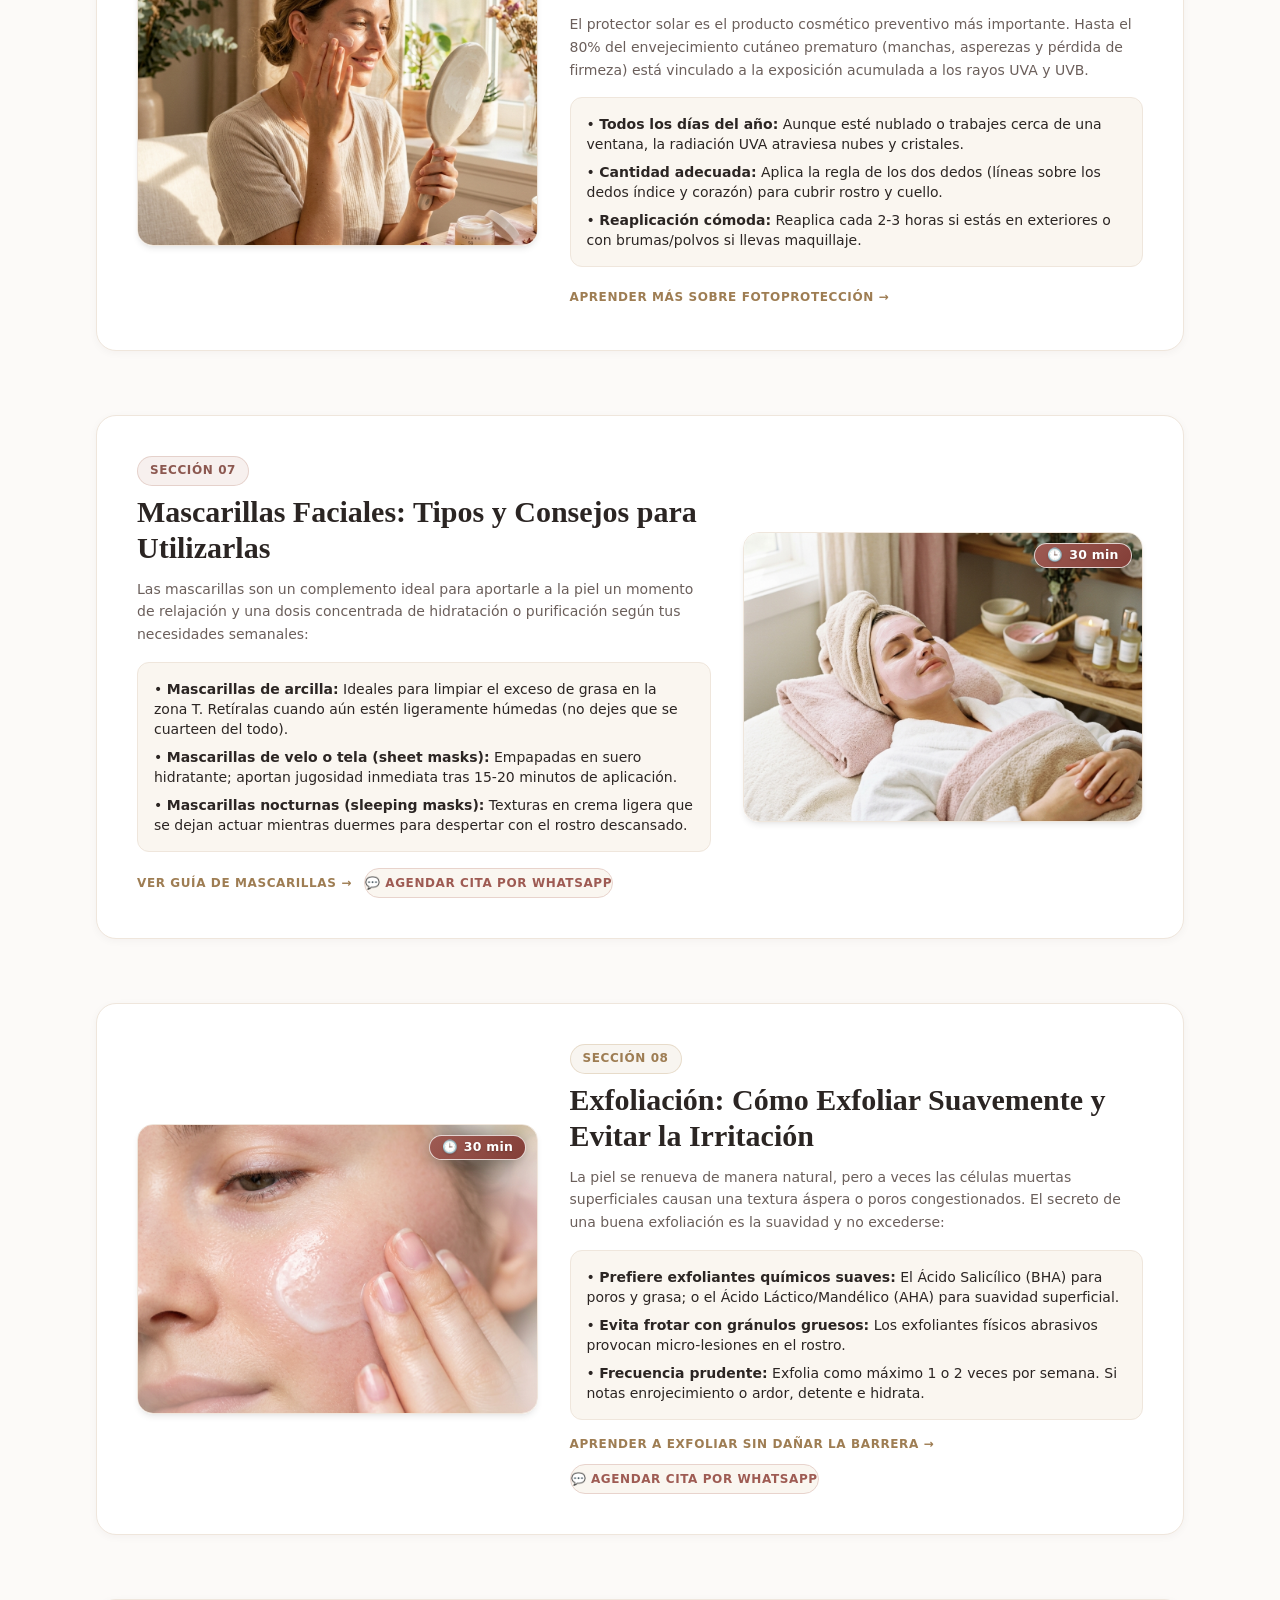
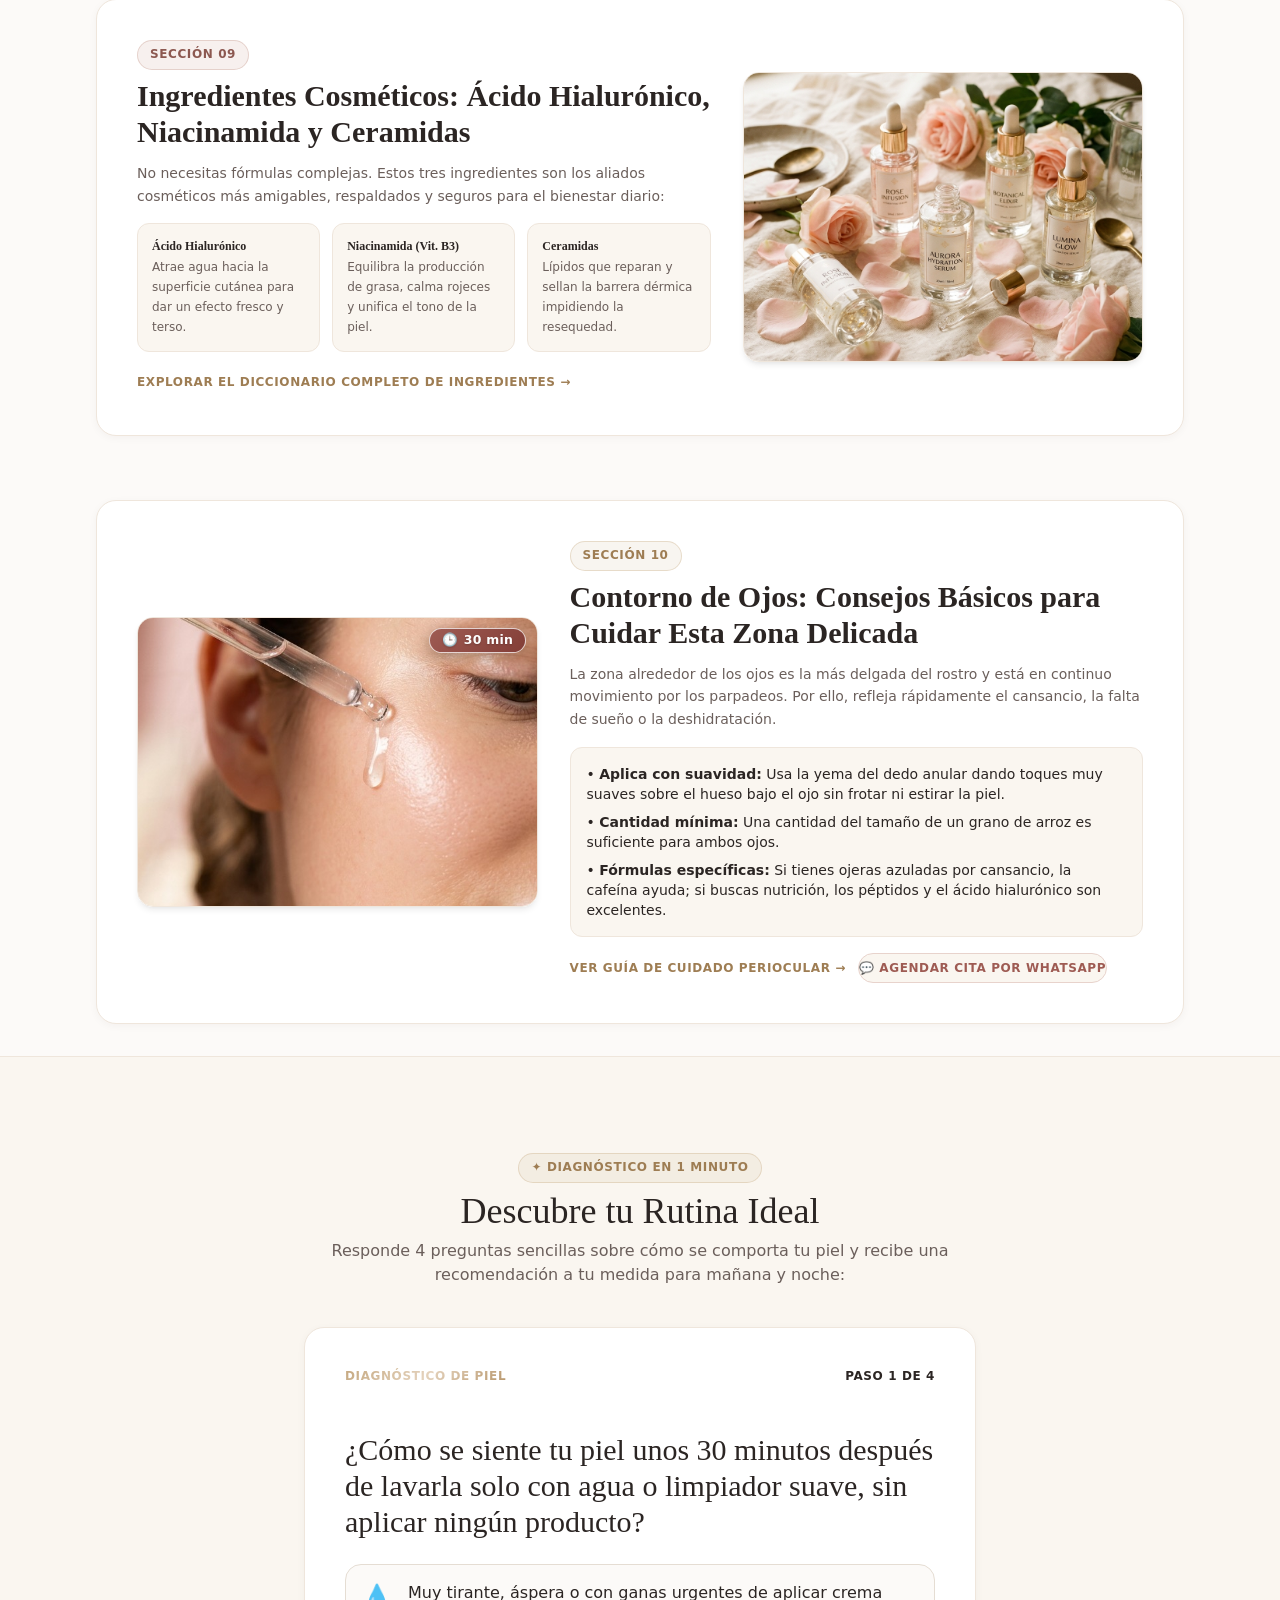
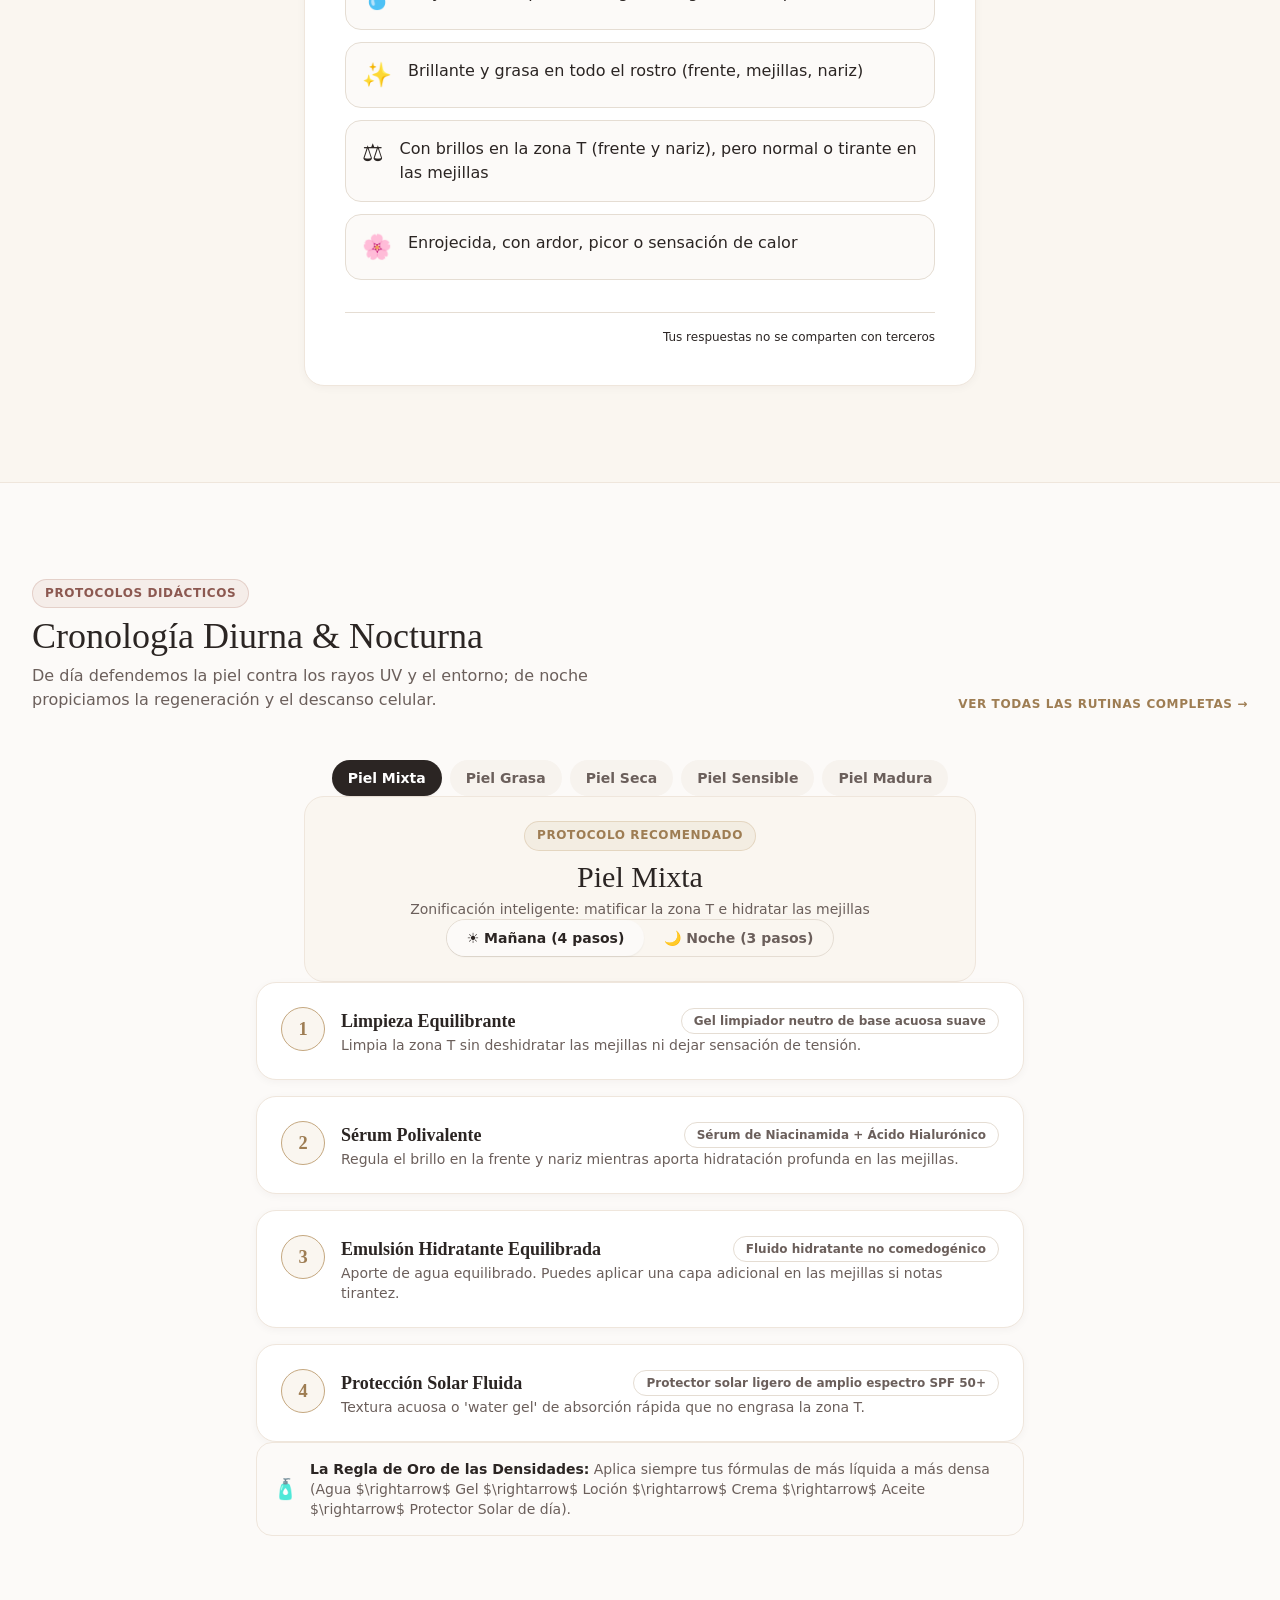
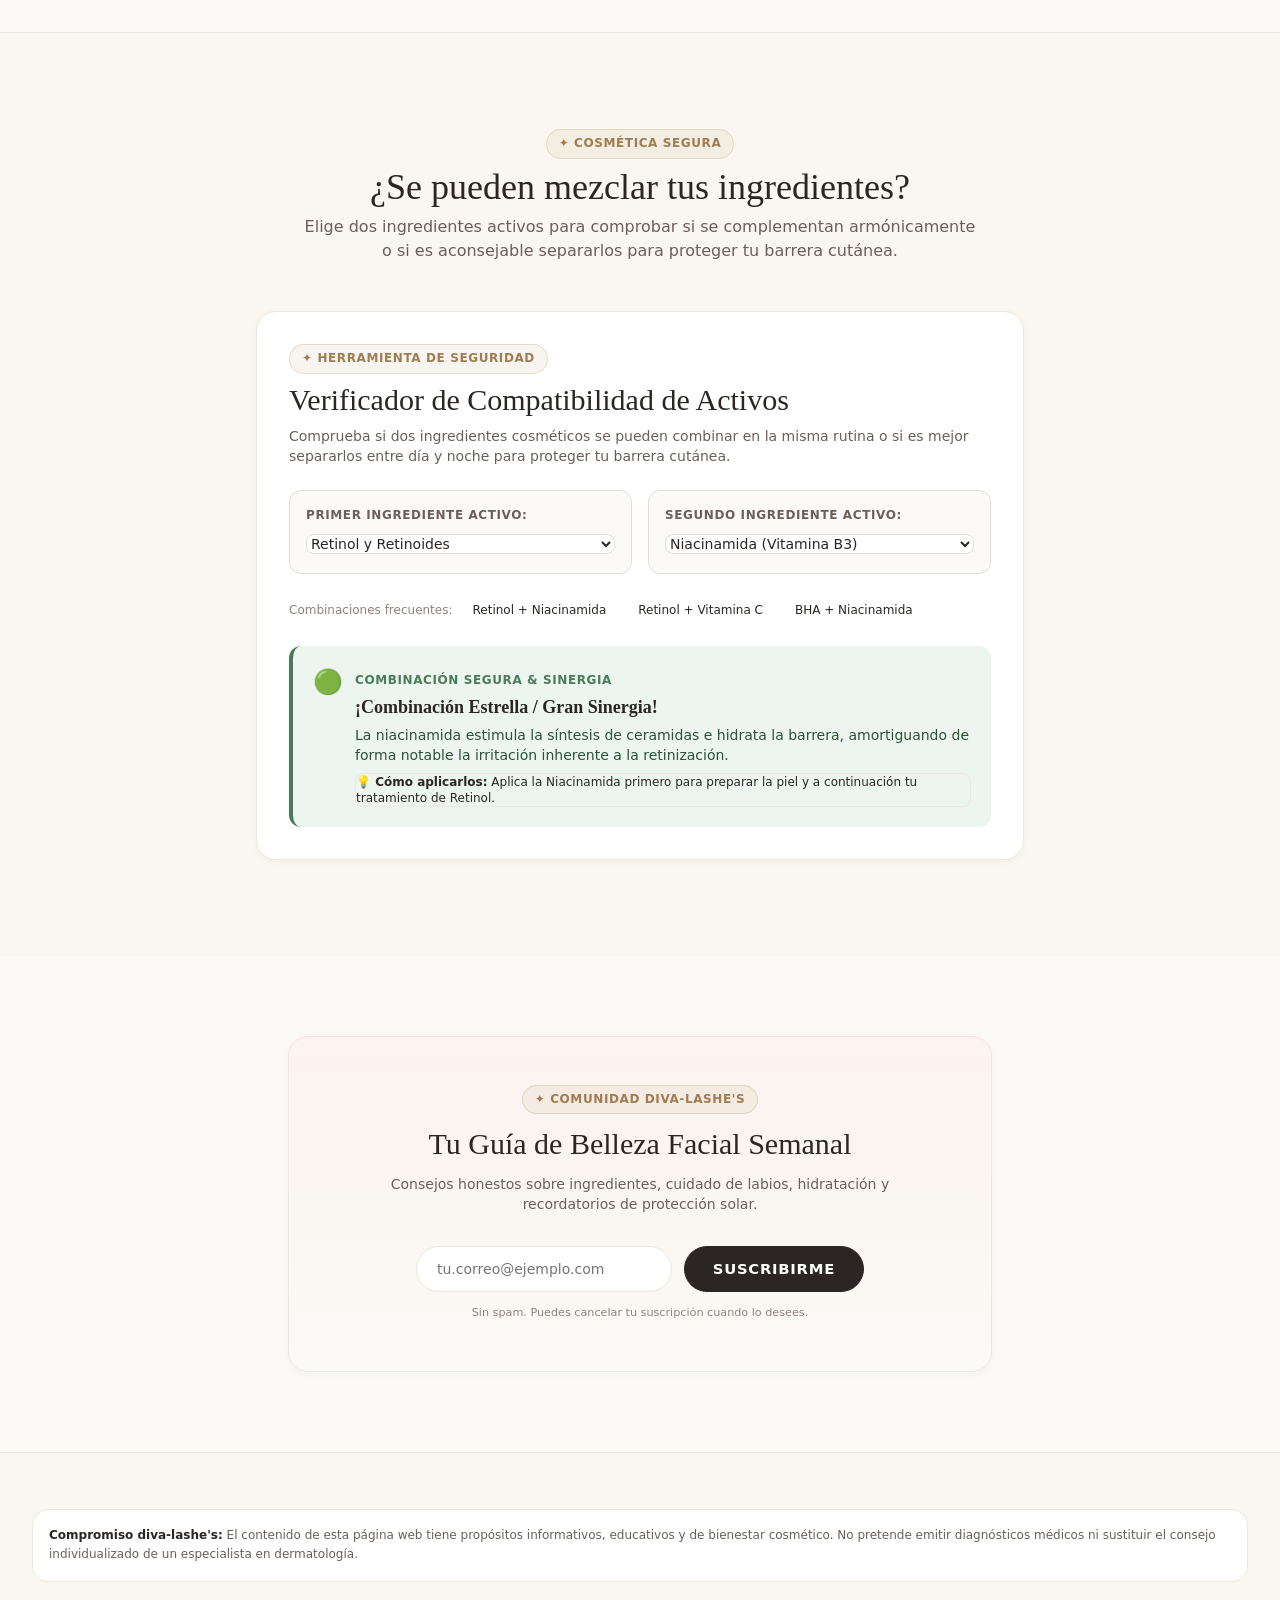
==== commit 2f5f0ce1: "fix: mostrar duraciones visibles y confirmadas en etiquetas, boton flotante de WhatsApp en todas las" ====
--- a/index.html
+++ b/index.html
@@ -8,8 +8,8 @@
   <link rel="canonical" href="https://diva-lashes.com/">
   
   <!-- Estilos Base & Utilidades (100% Autónomo y de Carga Inmediata) -->
-  <link rel="stylesheet" href="css/tailwind-local.css">
-  <link rel="stylesheet" href="css/styles.css">
+  <link rel="stylesheet" href="css/tailwind-local.css?v=3.1">
+  <link rel="stylesheet" href="css/styles.css?v=3.1">
 </head>
 <body class="bg-[#FCFAF8] text-[#2B2523] flex flex-col min-h-screen">
 
@@ -228,8 +228,8 @@
                   Paso a Paso Diurno
                 </span>
                 <!-- Etiqueta de Duración del Procedimiento -->
-                <span class="service-duration-badge pending" data-service-duration="rutina-manana" title="Duración por confirmar">
-                  <span aria-hidden="true">🕒</span> Por confirmar
+                <span class="service-duration-badge confirmed" data-service-duration="rutina-manana" title="Duración estimada: 30 min">
+                  <span aria-hidden="true">🕒</span> 30 min
                 </span>
               </div>
               <div class="p-6 sm:p-7">
@@ -277,8 +277,8 @@
                   Regeneración Nocturna
                 </span>
                 <!-- Etiqueta de Duración del Procedimiento -->
-                <span class="service-duration-badge pending" data-service-duration="rutina-noche" title="Duración por confirmar">
-                  <span aria-hidden="true">🕒</span> Por confirmar
+                <span class="service-duration-badge confirmed" data-service-duration="rutina-noche" title="Duración estimada: 45 min">
+                  <span aria-hidden="true">🕒</span> 45 min
                 </span>
               </div>
               <div class="p-6 sm:p-7">
@@ -326,8 +326,8 @@
                   Cuidado Delicado
                 </span>
                 <!-- Etiqueta de Duración del Procedimiento -->
-                <span class="service-duration-badge pending" data-service-duration="cuidado-labios" title="Duración por confirmar">
-                  <span aria-hidden="true">🕒</span> Por confirmar
+                <span class="service-duration-badge confirmed" data-service-duration="cuidado-labios" title="Duración estimada: 30 min">
+                  <span aria-hidden="true">🕒</span> 30 min
                 </span>
               </div>
               <div class="p-6 sm:p-7">
@@ -688,8 +688,8 @@
                 <img src="assets/images/limpieza_facial.jpg" alt="Limpieza facial y desmaquillado suave" class="w-full h-full object-cover group-hover:scale-105 transition-transform duration-500" loading="lazy">
                 <span class="absolute top-2 left-2 px-2.5 py-0.5 rounded-full text-[0.65rem] font-bold uppercase bg-white/90 text-[#9E5B53]">01. Limpieza</span>
                 <!-- Etiqueta de Duración -->
-                <span class="service-duration-badge pending" data-service-duration="limpieza-facial" title="Duración por confirmar">
-                  <span aria-hidden="true">🕒</span> Por confirmar
+                <span class="service-duration-badge confirmed" data-service-duration="limpieza-facial" title="Duración estimada: 1 hora">
+                  <span aria-hidden="true">🕒</span> 1 hora
                 </span>
               </div>
               <div class="p-4">
@@ -710,8 +710,8 @@
                 <img src="assets/images/hidratacion_facial.jpg" alt="Hidratación facial con sérum" class="w-full h-full object-cover group-hover:scale-105 transition-transform duration-500" loading="lazy">
                 <span class="absolute top-2 left-2 px-2.5 py-0.5 rounded-full text-[0.65rem] font-bold uppercase bg-white/90 text-[#9E5B53]">02. Hidratación</span>
                 <!-- Etiqueta de Duración -->
-                <span class="service-duration-badge pending" data-service-duration="hidratacion-facial" title="Duración por confirmar">
-                  <span aria-hidden="true">🕒</span> Por confirmar
+                <span class="service-duration-badge confirmed" data-service-duration="hidratacion-facial" title="Duración estimada: 45 min">
+                  <span aria-hidden="true">🕒</span> 45 min
                 </span>
               </div>
               <div class="p-4">
@@ -732,8 +732,8 @@
                 <img src="assets/images/cuidado_labios.jpg" alt="Cuidado de labios con bálsamo suave" class="w-full h-full object-cover group-hover:scale-105 transition-transform duration-500" loading="lazy">
                 <span class="absolute top-2 left-2 px-2.5 py-0.5 rounded-full text-[0.65rem] font-bold uppercase bg-white/90 text-[#9E5B53]">03. Labios</span>
                 <!-- Etiqueta de Duración -->
-                <span class="service-duration-badge pending" data-service-duration="cuidado-labios" title="Duración por confirmar">
-                  <span aria-hidden="true">🕒</span> Por confirmar
+                <span class="service-duration-badge confirmed" data-service-duration="cuidado-labios" title="Duración estimada: 30 min">
+                  <span aria-hidden="true">🕒</span> 30 min
                 </span>
               </div>
               <div class="p-4">
@@ -754,8 +754,8 @@
                 <img src="assets/images/rutina_manana.jpg" alt="Rutina de mañana con luz natural" class="w-full h-full object-cover group-hover:scale-105 transition-transform duration-500" loading="lazy">
                 <span class="absolute top-2 left-2 px-2.5 py-0.5 rounded-full text-[0.65rem] font-bold uppercase bg-white/90 text-[#9E5B53]">04. Mañana</span>
                 <!-- Etiqueta de Duración -->
-                <span class="service-duration-badge pending" data-service-duration="rutina-manana" title="Duración por confirmar">
-                  <span aria-hidden="true">🕒</span> Por confirmar
+                <span class="service-duration-badge confirmed" data-service-duration="rutina-manana" title="Duración estimada: 30 min">
+                  <span aria-hidden="true">🕒</span> 30 min
                 </span>
               </div>
               <div class="p-4">
@@ -776,8 +776,8 @@
                 <img src="assets/images/rutina_noche.jpg" alt="Rutina de noche reparadora" class="w-full h-full object-cover group-hover:scale-105 transition-transform duration-500" loading="lazy">
                 <span class="absolute top-2 left-2 px-2.5 py-0.5 rounded-full text-[0.65rem] font-bold uppercase bg-white/90 text-[#9E5B53]">05. Noche</span>
                 <!-- Etiqueta de Duración -->
-                <span class="service-duration-badge pending" data-service-duration="rutina-noche" title="Duración por confirmar">
-                  <span aria-hidden="true">🕒</span> Por confirmar
+                <span class="service-duration-badge confirmed" data-service-duration="rutina-noche" title="Duración estimada: 45 min">
+                  <span aria-hidden="true">🕒</span> 45 min
                 </span>
               </div>
               <div class="p-4">
@@ -814,9 +814,9 @@
               <div class="relative h-44 overflow-hidden bg-[#FAF6F0]">
                 <img src="assets/images/mascarillas_faciales.jpg" alt="Mascarilla facial hidratante y relajante" class="w-full h-full object-cover group-hover:scale-105 transition-transform duration-500" loading="lazy">
                 <span class="absolute top-2 left-2 px-2.5 py-0.5 rounded-full text-[0.65rem] font-bold uppercase bg-white/90 text-[#9E5B53]">07. Mascarillas</span>
-                <!-- Etiqueta de Duración Confirmada según documentación de la web -->
-                <span class="service-duration-badge confirmed" data-service-duration="mascarillas-faciales" title="Duración estimada: 15-20 min">
-                  <span aria-hidden="true">🕒</span> 15-20 min
+                <!-- Etiqueta de Duración Confirmada -->
+                <span class="service-duration-badge confirmed" data-service-duration="mascarillas-faciales" title="Duración estimada: 30 min">
+                  <span aria-hidden="true">🕒</span> 30 min
                 </span>
               </div>
               <div class="p-4">
@@ -837,8 +837,8 @@
                 <img src="assets/images/exfoliacion_suave.jpg" alt="Exfoliación suave sin fricción" class="w-full h-full object-cover group-hover:scale-105 transition-transform duration-500" loading="lazy">
                 <span class="absolute top-2 left-2 px-2.5 py-0.5 rounded-full text-[0.65rem] font-bold uppercase bg-white/90 text-[#9E5B53]">08. Exfoliación</span>
                 <!-- Etiqueta de Duración -->
-                <span class="service-duration-badge pending" data-service-duration="exfoliacion" title="Duración por confirmar">
-                  <span aria-hidden="true">🕒</span> Por confirmar
+                <span class="service-duration-badge confirmed" data-service-duration="exfoliacion" title="Duración estimada: 30 min">
+                  <span aria-hidden="true">🕒</span> 30 min
                 </span>
               </div>
               <div class="p-4">
@@ -876,8 +876,8 @@
                 <img src="assets/images/contorno_ojos.jpg" alt="Aplicación delicada de contorno de ojos" class="w-full h-full object-cover group-hover:scale-105 transition-transform duration-500" loading="lazy">
                 <span class="absolute top-2 left-2 px-2.5 py-0.5 rounded-full text-[0.65rem] font-bold uppercase bg-white/90 text-[#9E5B53]">10. Ojos</span>
                 <!-- Etiqueta de Duración -->
-                <span class="service-duration-badge pending" data-service-duration="contorno-ojos" title="Duración por confirmar">
-                  <span aria-hidden="true">🕒</span> Por confirmar
+                <span class="service-duration-badge confirmed" data-service-duration="contorno-ojos" title="Duración estimada: 30 min">
+                  <span aria-hidden="true">🕒</span> 30 min
                 </span>
               </div>
               <div class="p-4">
@@ -908,8 +908,8 @@
             <div class="relative rounded-2xl overflow-hidden shadow-md border border-[#EFE6DC]">
               <img src="assets/images/limpieza_facial.jpg" alt="Cómo limpiar el rostro y retirar el maquillaje" class="w-full h-72 object-cover">
               <!-- Etiqueta de Duración -->
-              <span class="service-duration-badge pending" data-service-duration="limpieza-facial" title="Duración por confirmar">
-                <span aria-hidden="true">🕒</span> Por confirmar
+              <span class="service-duration-badge confirmed" data-service-duration="limpieza-facial" title="Duración estimada: 1 hora">
+                <span aria-hidden="true">🕒</span> 1 hora
               </span>
             </div>
           </div>
@@ -967,8 +967,8 @@
             <div class="relative rounded-2xl overflow-hidden shadow-md border border-[#EFE6DC]">
               <img src="assets/images/hidratacion_facial.jpg" alt="Hidratación facial y consejos de hidratación" class="w-full h-72 object-cover">
               <!-- Etiqueta de Duración -->
-              <span class="service-duration-badge pending" data-service-duration="hidratacion-facial" title="Duración por confirmar">
-                <span aria-hidden="true">🕒</span> Por confirmar
+              <span class="service-duration-badge confirmed" data-service-duration="hidratacion-facial" title="Duración estimada: 45 min">
+                <span aria-hidden="true">🕒</span> 45 min
               </span>
             </div>
           </div>
@@ -982,8 +982,8 @@
             <div class="relative rounded-2xl overflow-hidden shadow-md border border-[#EFE6DC]">
               <img src="assets/images/cuidado_labios.jpg" alt="Cuidado de labios, bálsamos y protector solar" class="w-full h-72 object-cover">
               <!-- Etiqueta de Duración -->
-              <span class="service-duration-badge pending" data-service-duration="cuidado-labios" title="Duración por confirmar">
-                <span aria-hidden="true">🕒</span> Por confirmar
+              <span class="service-duration-badge confirmed" data-service-duration="cuidado-labios" title="Duración estimada: 30 min">
+                <span aria-hidden="true">🕒</span> 30 min
               </span>
             </div>
           </div>
@@ -1021,8 +1021,8 @@
             <div class="relative rounded-2xl overflow-hidden mb-5 shadow-sm border border-[#EFE6DC]">
               <img src="assets/images/rutina_manana.jpg" alt="Rutina de mañana para cuidar el rostro durante el día" class="w-full h-56 object-cover">
               <!-- Etiqueta de Duración -->
-              <span class="service-duration-badge pending" data-service-duration="rutina-manana" title="Duración por confirmar">
-                <span aria-hidden="true">🕒</span> Por confirmar
+              <span class="service-duration-badge confirmed" data-service-duration="rutina-manana" title="Duración estimada: 30 min">
+                <span aria-hidden="true">🕒</span> 30 min
               </span>
             </div>
             <span class="badge-gold mb-2">Sección 04 • Enfoque Protección</span>
@@ -1055,8 +1055,8 @@
             <div class="relative rounded-2xl overflow-hidden mb-5 shadow-sm border border-[#EFE6DC]">
               <img src="assets/images/rutina_noche.jpg" alt="Rutina de noche con limpieza e hidratación reparadora" class="w-full h-56 object-cover">
               <!-- Etiqueta de Duración -->
-              <span class="service-duration-badge pending" data-service-duration="rutina-noche" title="Duración por confirmar">
-                <span aria-hidden="true">🕒</span> Por confirmar
+              <span class="service-duration-badge confirmed" data-service-duration="rutina-noche" title="Duración estimada: 45 min">
+                <span aria-hidden="true">🕒</span> 45 min
               </span>
             </div>
             <span class="badge-blush mb-2">Sección 05 • Enfoque Reparación</span>
@@ -1142,8 +1142,8 @@
             <div class="relative rounded-2xl overflow-hidden shadow-md border border-[#EFE6DC]">
               <img src="assets/images/mascarillas_faciales.jpg" alt="Tipos de mascarillas faciales y consejos de uso" class="w-full h-72 object-cover">
               <!-- Etiqueta de Duración Confirmada -->
-              <span class="service-duration-badge confirmed" data-service-duration="mascarillas-faciales" title="Duración estimada: 15-20 min">
-                <span aria-hidden="true">🕒</span> 15-20 min
+              <span class="service-duration-badge confirmed" data-service-duration="mascarillas-faciales" title="Duración estimada: 30 min">
+                <span aria-hidden="true">🕒</span> 30 min
               </span>
             </div>
           </div>
@@ -1157,8 +1157,8 @@
             <div class="relative rounded-2xl overflow-hidden shadow-md border border-[#EFE6DC]">
               <img src="assets/images/exfoliacion_suave.jpg" alt="Exfoliación suave sin irritación" class="w-full h-72 object-cover">
               <!-- Etiqueta de Duración -->
-              <span class="service-duration-badge pending" data-service-duration="exfoliacion" title="Duración por confirmar">
-                <span aria-hidden="true">🕒</span> Por confirmar
+              <span class="service-duration-badge confirmed" data-service-duration="exfoliacion" title="Duración estimada: 30 min">
+                <span aria-hidden="true">🕒</span> 30 min
               </span>
             </div>
           </div>
@@ -1231,8 +1231,8 @@
             <div class="relative rounded-2xl overflow-hidden shadow-md border border-[#EFE6DC]">
               <img src="assets/images/contorno_ojos.jpg" alt="Consejos para cuidar el contorno de ojos" class="w-full h-72 object-cover">
               <!-- Etiqueta de Duración -->
-              <span class="service-duration-badge pending" data-service-duration="contorno-ojos" title="Duración por confirmar">
-                <span aria-hidden="true">🕒</span> Por confirmar
+              <span class="service-duration-badge confirmed" data-service-duration="contorno-ojos" title="Duración estimada: 30 min">
+                <span aria-hidden="true">🕒</span> 30 min
               </span>
             </div>
           </div>
@@ -1480,16 +1480,16 @@
   </aside>
 
   <!-- Scripts Modulares -->
-  <script src="js/data/ingredients.js"></script>
-  <script src="js/data/routines.js"></script>
-  <script src="js/data/quizData.js"></script>
-  <script src="js/data/servicesConfig.js"></script>
-  <script src="js/main.js"></script>
-  <script src="js/beautyRoutines.js"></script>
-  <script src="js/skinTypesGuide.js"></script>
-  <script src="js/whatsappButton.js"></script>
-  <script src="js/quiz.js"></script>
-  <script src="js/compatibility.js"></script>
-  <script src="js/timeline.js"></script>
+  <script src="js/data/ingredients.js?v=3.1"></script>
+  <script src="js/data/routines.js?v=3.1"></script>
+  <script src="js/data/quizData.js?v=3.1"></script>
+  <script src="js/data/servicesConfig.js?v=3.1"></script>
+  <script src="js/main.js?v=3.1"></script>
+  <script src="js/beautyRoutines.js?v=3.1"></script>
+  <script src="js/skinTypesGuide.js?v=3.1"></script>
+  <script src="js/whatsappButton.js?v=3.1"></script>
+  <script src="js/quiz.js?v=3.1"></script>
+  <script src="js/compatibility.js?v=3.1"></script>
+  <script src="js/timeline.js?v=3.1"></script>
 </body>
 </html>
--- a/css/styles.css
+++ b/css/styles.css
@@ -323,15 +323,16 @@
    BOTÓN FLOTANTE PROFESIONAL DE WHATSAPP - diva-lashe's
    ========================================================================== */
 .whatsapp-widget-container {
-  position: fixed;
-  bottom: 1.5rem;
-  right: 1.5rem;
-  bottom: max(1.5rem, env(safe-area-inset-bottom, 1.5rem));
-  right: max(1.5rem, env(safe-area-inset-right, 1.5rem));
-  z-index: 50;
-  display: flex;
-  align-items: center;
+  position: fixed !important;
+  bottom: 1.5rem !important;
+  right: 1.5rem !important;
+  bottom: max(1.5rem, env(safe-area-inset-bottom, 1.5rem)) !important;
+  right: max(1.5rem, env(safe-area-inset-right, 1.5rem)) !important;
+  z-index: 9999 !important;
+  display: flex !important;
+  align-items: center !important;
   gap: 0.625rem;
+  pointer-events: auto !important;
 }
 
 .whatsapp-float-btn {
@@ -344,7 +345,7 @@
   display: flex;
   align-items: center;
   justify-content: center;
-  box-shadow: 0 4px 16px rgba(37, 211, 102, 0.35), 0 8px 30px rgba(43, 37, 35, 0.12);
+  box-shadow: 0 4px 16px rgba(37, 211, 102, 0.4), 0 8px 30px rgba(43, 37, 35, 0.2);
   transition: transform 0.3s cubic-bezier(0.16, 1, 0.3, 1), box-shadow 0.3s ease, background-color 0.2s ease;
   text-decoration: none;
   -webkit-tap-highlight-color: transparent;
@@ -353,7 +354,7 @@
 .whatsapp-float-btn:hover {
   background-color: #20BA5A;
   transform: scale(1.08) translateY(-2px);
-  box-shadow: 0 8px 24px rgba(37, 211, 102, 0.45), 0 12px 35px rgba(43, 37, 35, 0.18);
+  box-shadow: 0 8px 24px rgba(37, 211, 102, 0.45), 0 12px 35px rgba(43, 37, 35, 0.22);
   color: #FFFFFF;
 }
 
@@ -427,8 +428,8 @@
 
 @media (max-width: 639px) {
   .whatsapp-widget-container {
-    bottom: 1.25rem;
-    right: 1.25rem;
+    bottom: 1.25rem !important;
+    right: 1.25rem !important;
   }
   .whatsapp-float-btn {
     width: 3.35rem;
@@ -444,39 +445,40 @@
    ETIQUETA DE DURACIÓN SOBRE IMÁGENES DE SERVICIOS / PROCEDIMIENTOS
    ========================================================================== */
 .service-duration-badge {
-  position: absolute;
-  top: 0.625rem;
-  right: 0.625rem;
-  z-index: 20;
-  display: inline-flex;
-  align-items: center;
-  gap: 0.3rem;
-  padding: 0.28rem 0.65rem;
-  border-radius: 9999px;
-  font-size: 0.72rem;
-  font-weight: 600;
-  letter-spacing: 0.015em;
-  line-height: 1;
-  backdrop-filter: blur(8px);
-  -webkit-backdrop-filter: blur(8px);
-  box-shadow: 0 2px 10px rgba(43, 37, 35, 0.22);
-  pointer-events: none;
-  transition: transform 0.25s ease, background-color 0.25s ease;
-  white-space: nowrap;
-}
-
-/* Duración confirmada: Rosa oscuro elegante con tipografía blanca de alto contraste */
+  position: absolute !important;
+  top: 0.65rem !important;
+  right: 0.65rem !important;
+  z-index: 30 !important;
+  display: inline-flex !important;
+  align-items: center !important;
+  gap: 0.35rem !important;
+  padding: 0.32rem 0.75rem !important;
+  border-radius: 9999px !important;
+  font-size: 0.78rem !important;
+  font-weight: 700 !important;
+  letter-spacing: 0.02em !important;
+  line-height: 1 !important;
+  background: linear-gradient(135deg, #9E5B53 0%, #833E37 100%) !important;
+  color: #FFFFFF !important;
+  border: 1.5px solid rgba(255, 255, 255, 0.75) !important;
+  backdrop-filter: blur(8px) !important;
+  -webkit-backdrop-filter: blur(8px) !important;
+  box-shadow: 0 4px 14px rgba(43, 37, 35, 0.32) !important;
+  pointer-events: none !important;
+  white-space: nowrap !important;
+  text-shadow: 0 1px 2px rgba(0, 0, 0, 0.2) !important;
+}
+
 .service-duration-badge.confirmed {
-  background-color: rgba(158, 91, 83, 0.94);
-  color: #FFFFFF;
-  border: 1px solid rgba(255, 255, 255, 0.4);
-}
-
-/* Duración pendiente de confirmación por la profesional */
+  background: linear-gradient(135deg, #9E5B53 0%, #833E37 100%) !important;
+  color: #FFFFFF !important;
+  border: 1.5px solid rgba(255, 255, 255, 0.75) !important;
+}
+
 .service-duration-badge.pending {
-  background-color: rgba(43, 37, 35, 0.88);
-  color: #FAF6F0;
-  border: 1px dashed rgba(232, 211, 204, 0.7);
+  background-color: rgba(158, 91, 83, 0.9) !important;
+  color: #FFFFFF !important;
+  border: 1px dashed rgba(255, 255, 255, 0.8) !important;
 }
 
 .service-book-btn {
@@ -495,3 +497,4 @@
   transform: translateX(2px);
 }
 
+
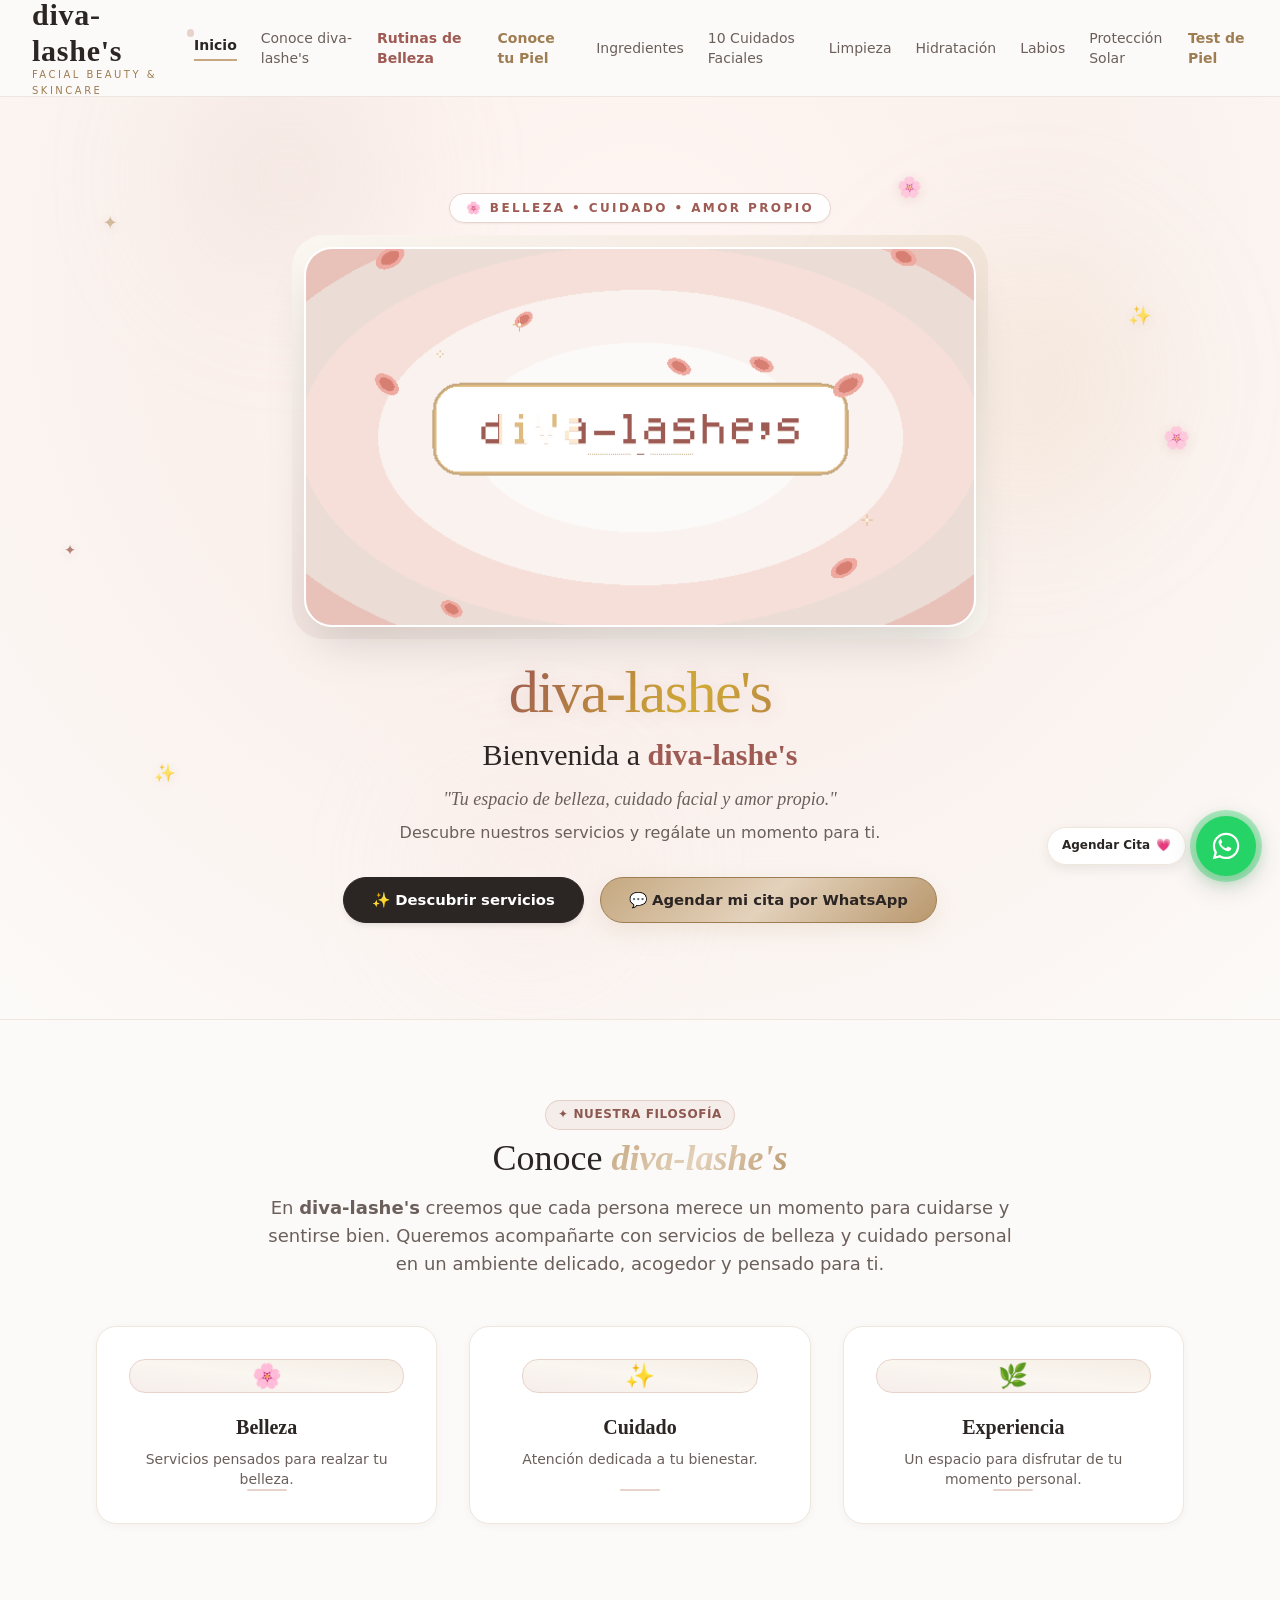
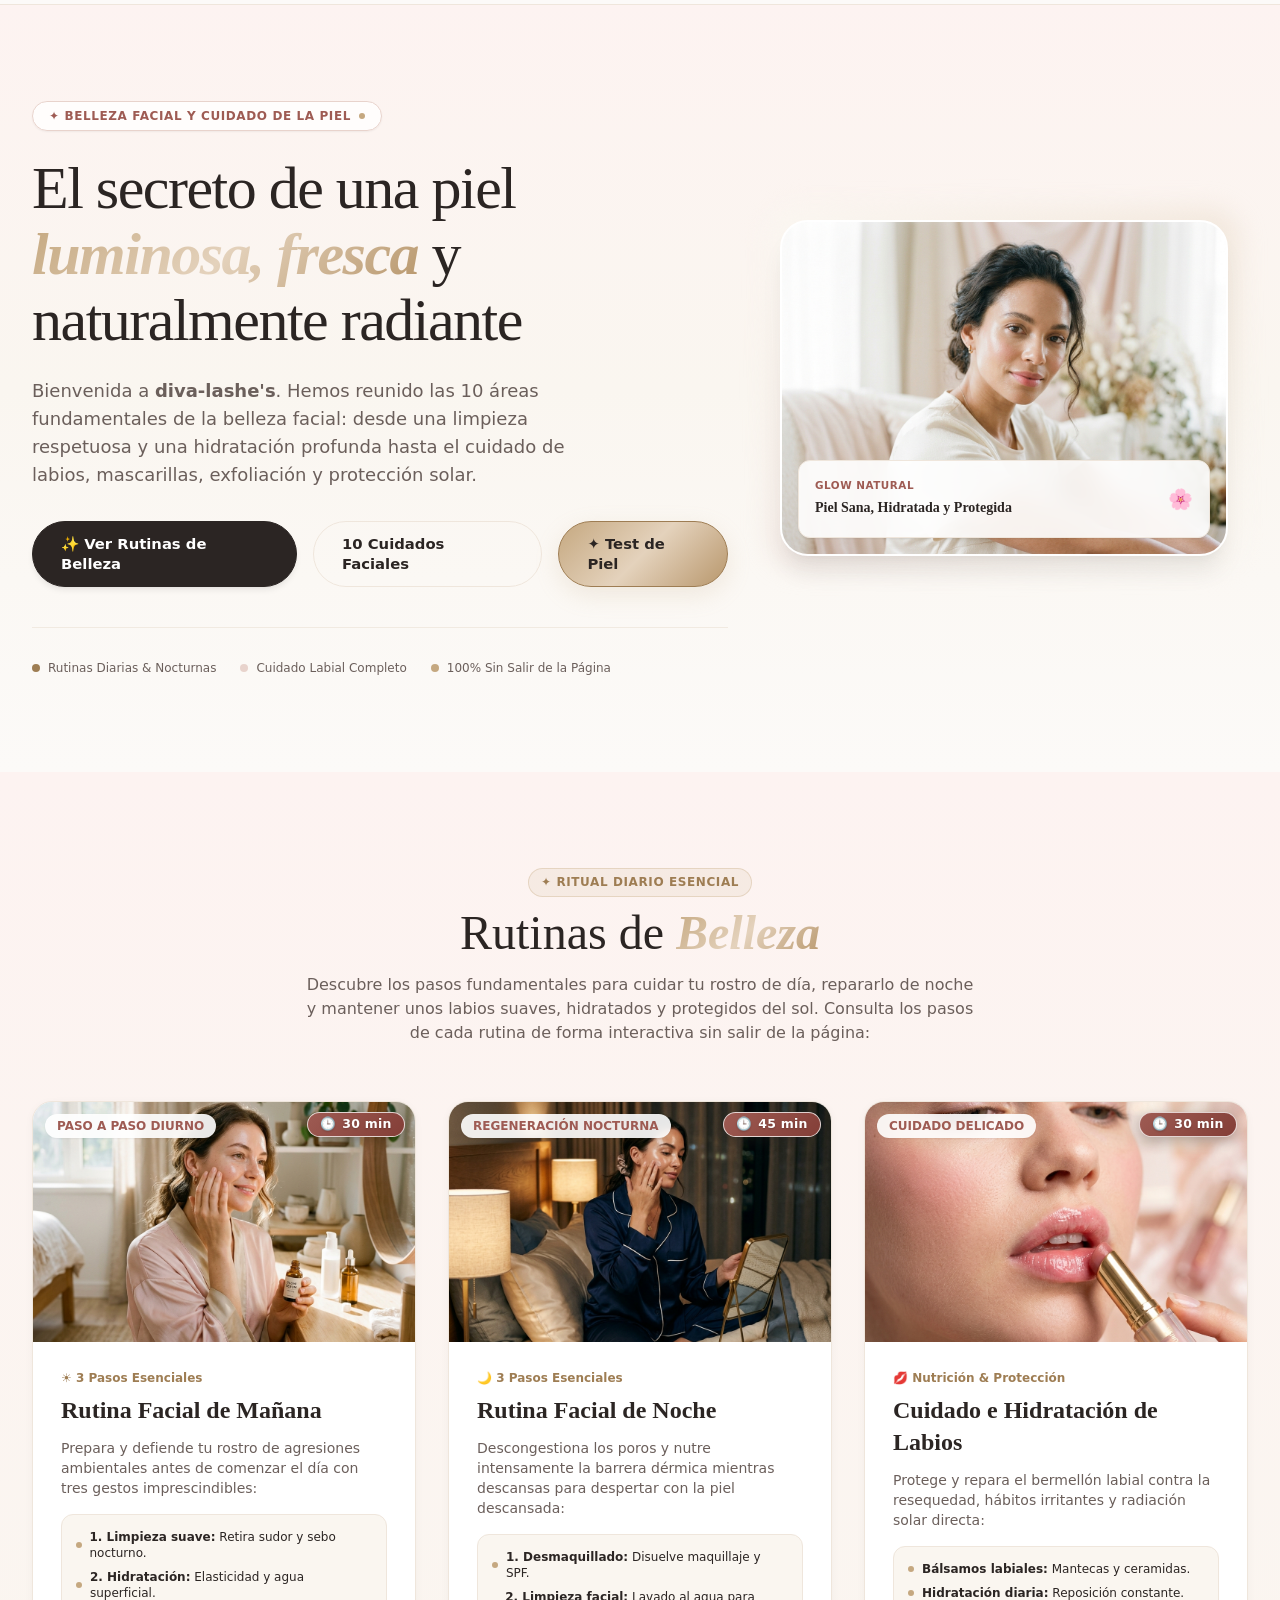
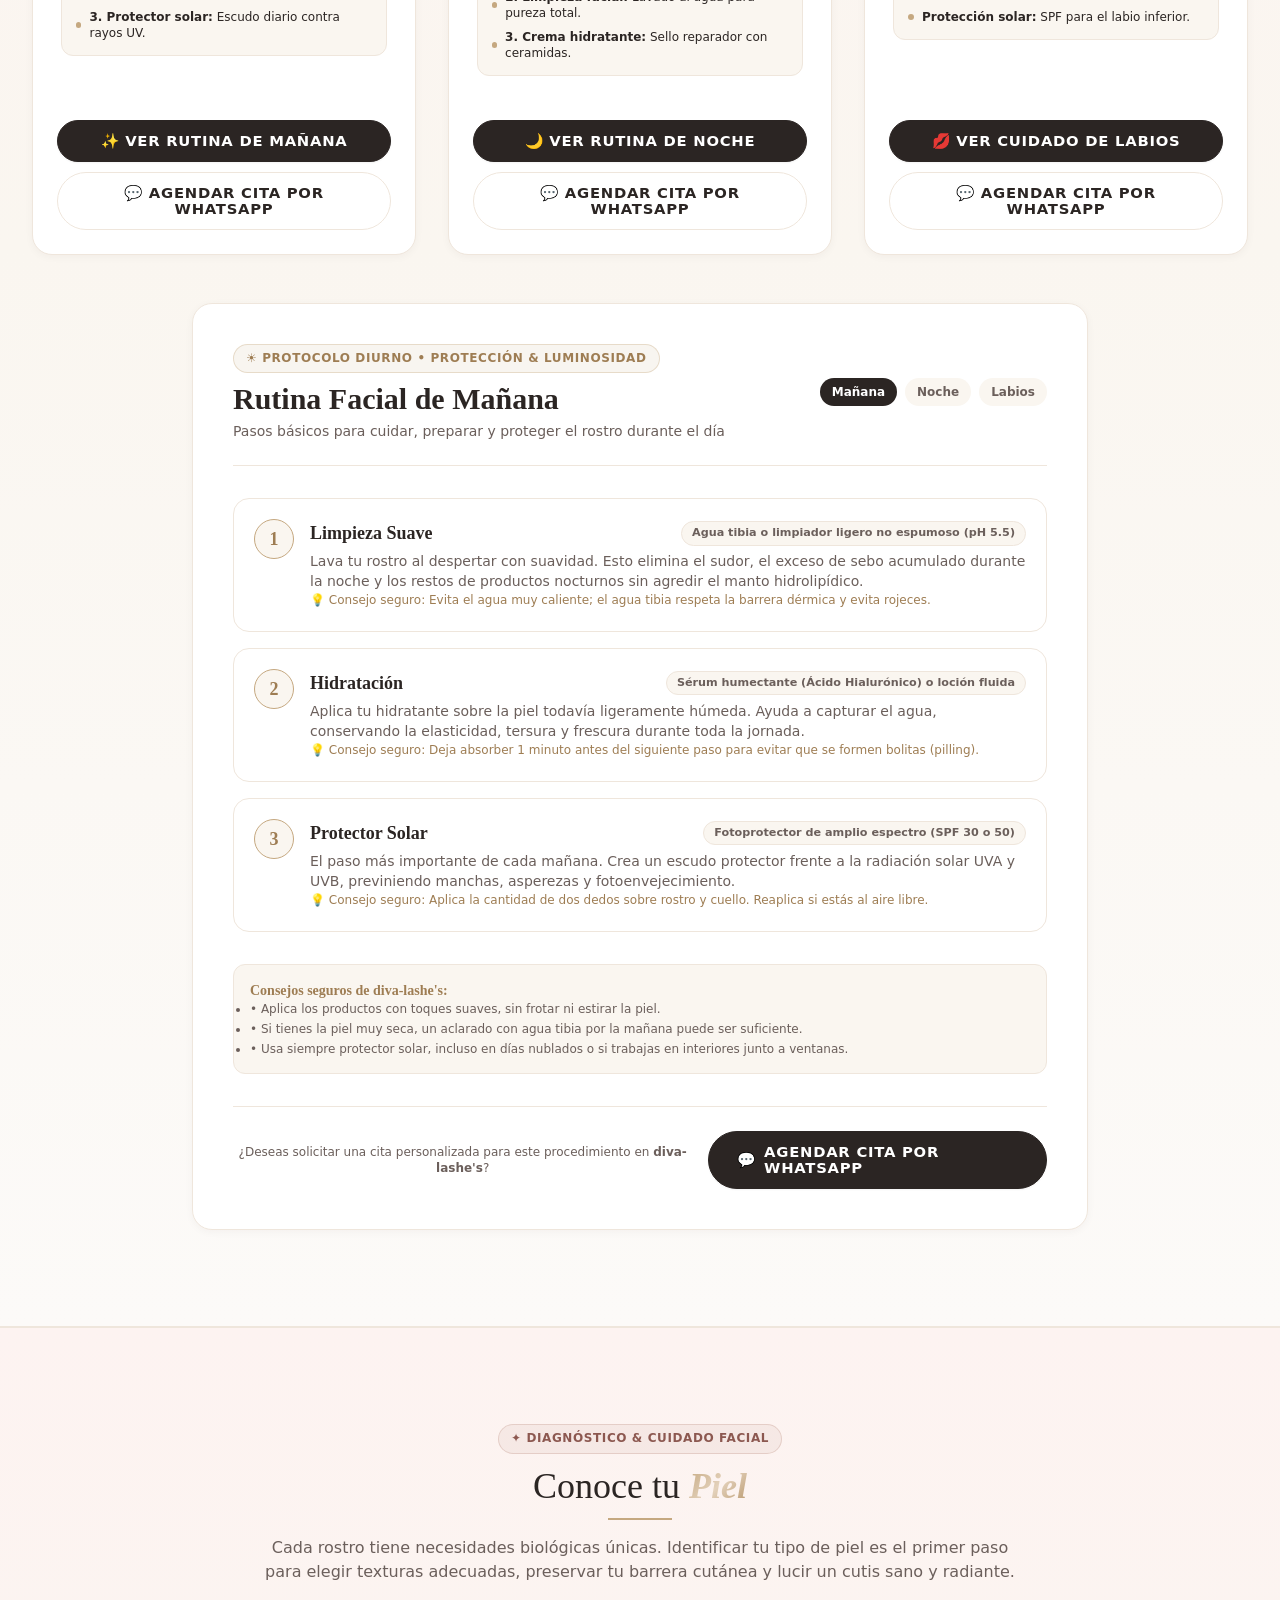
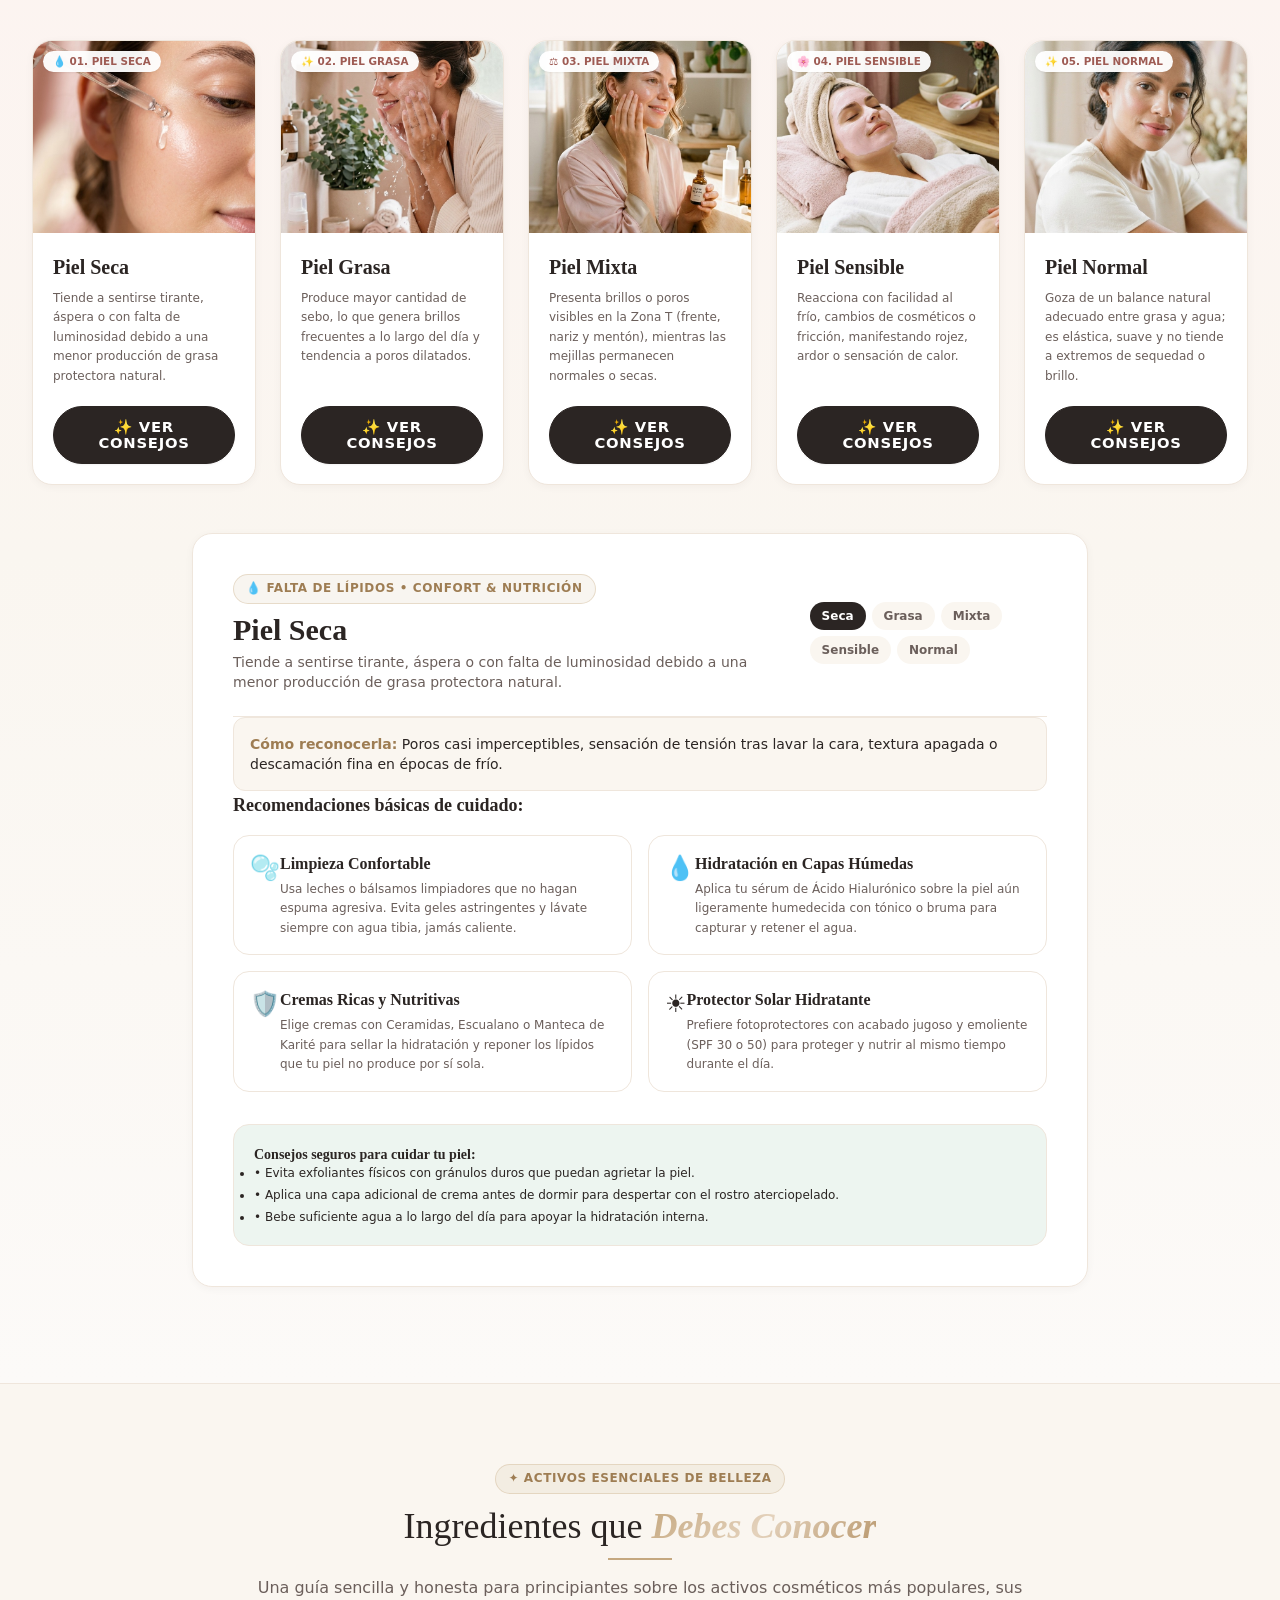
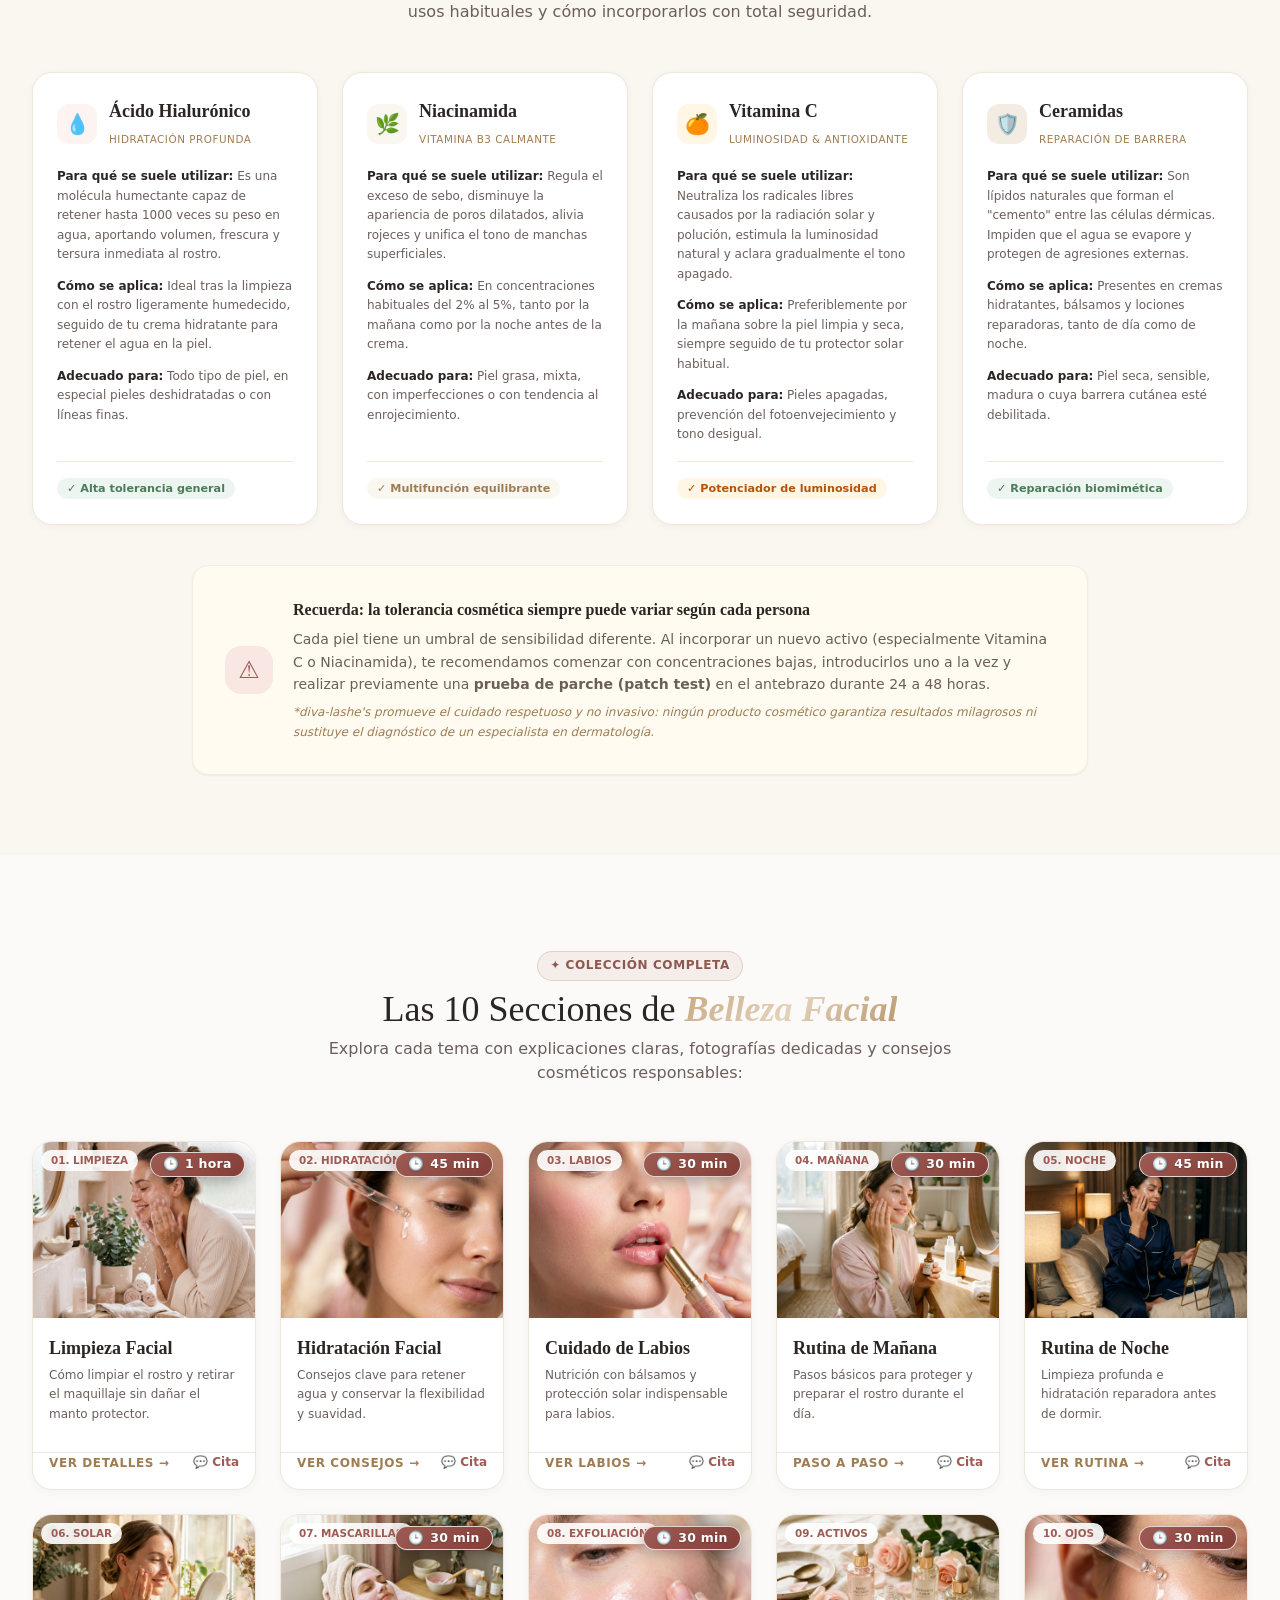
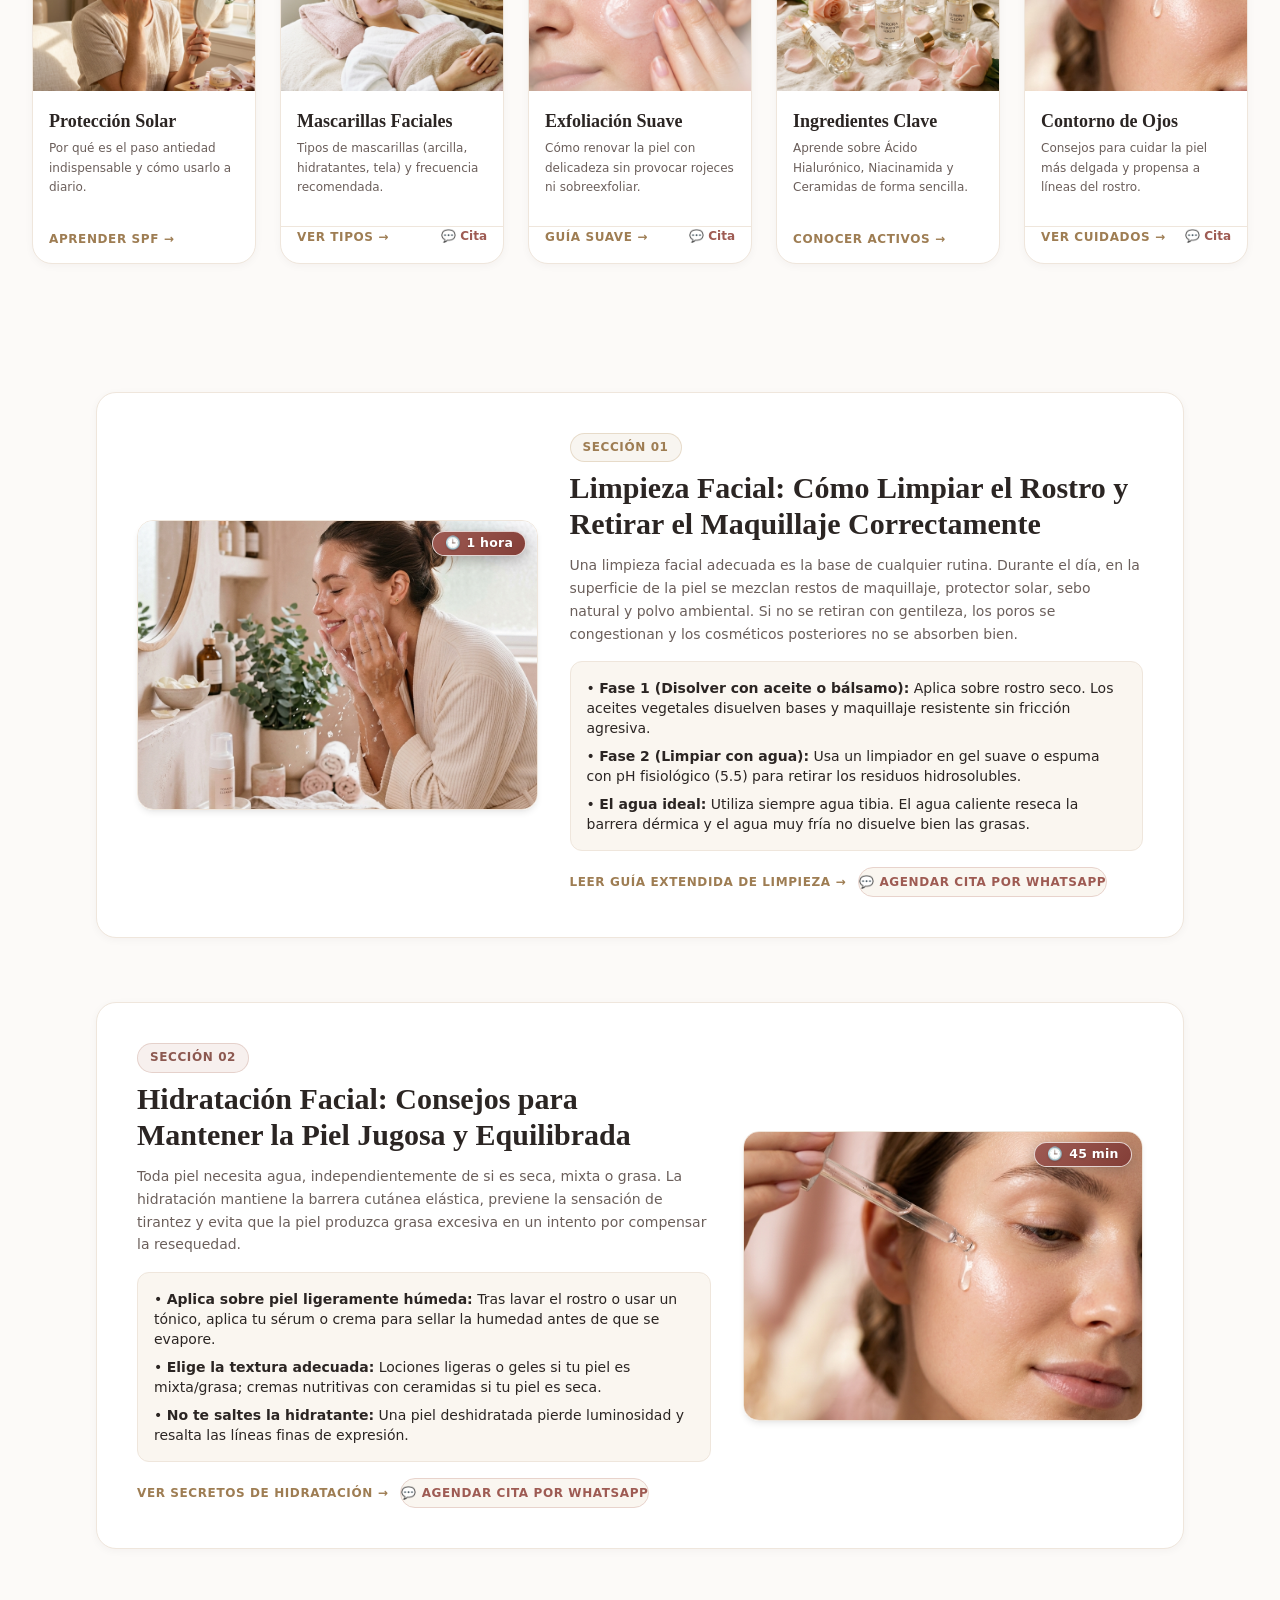
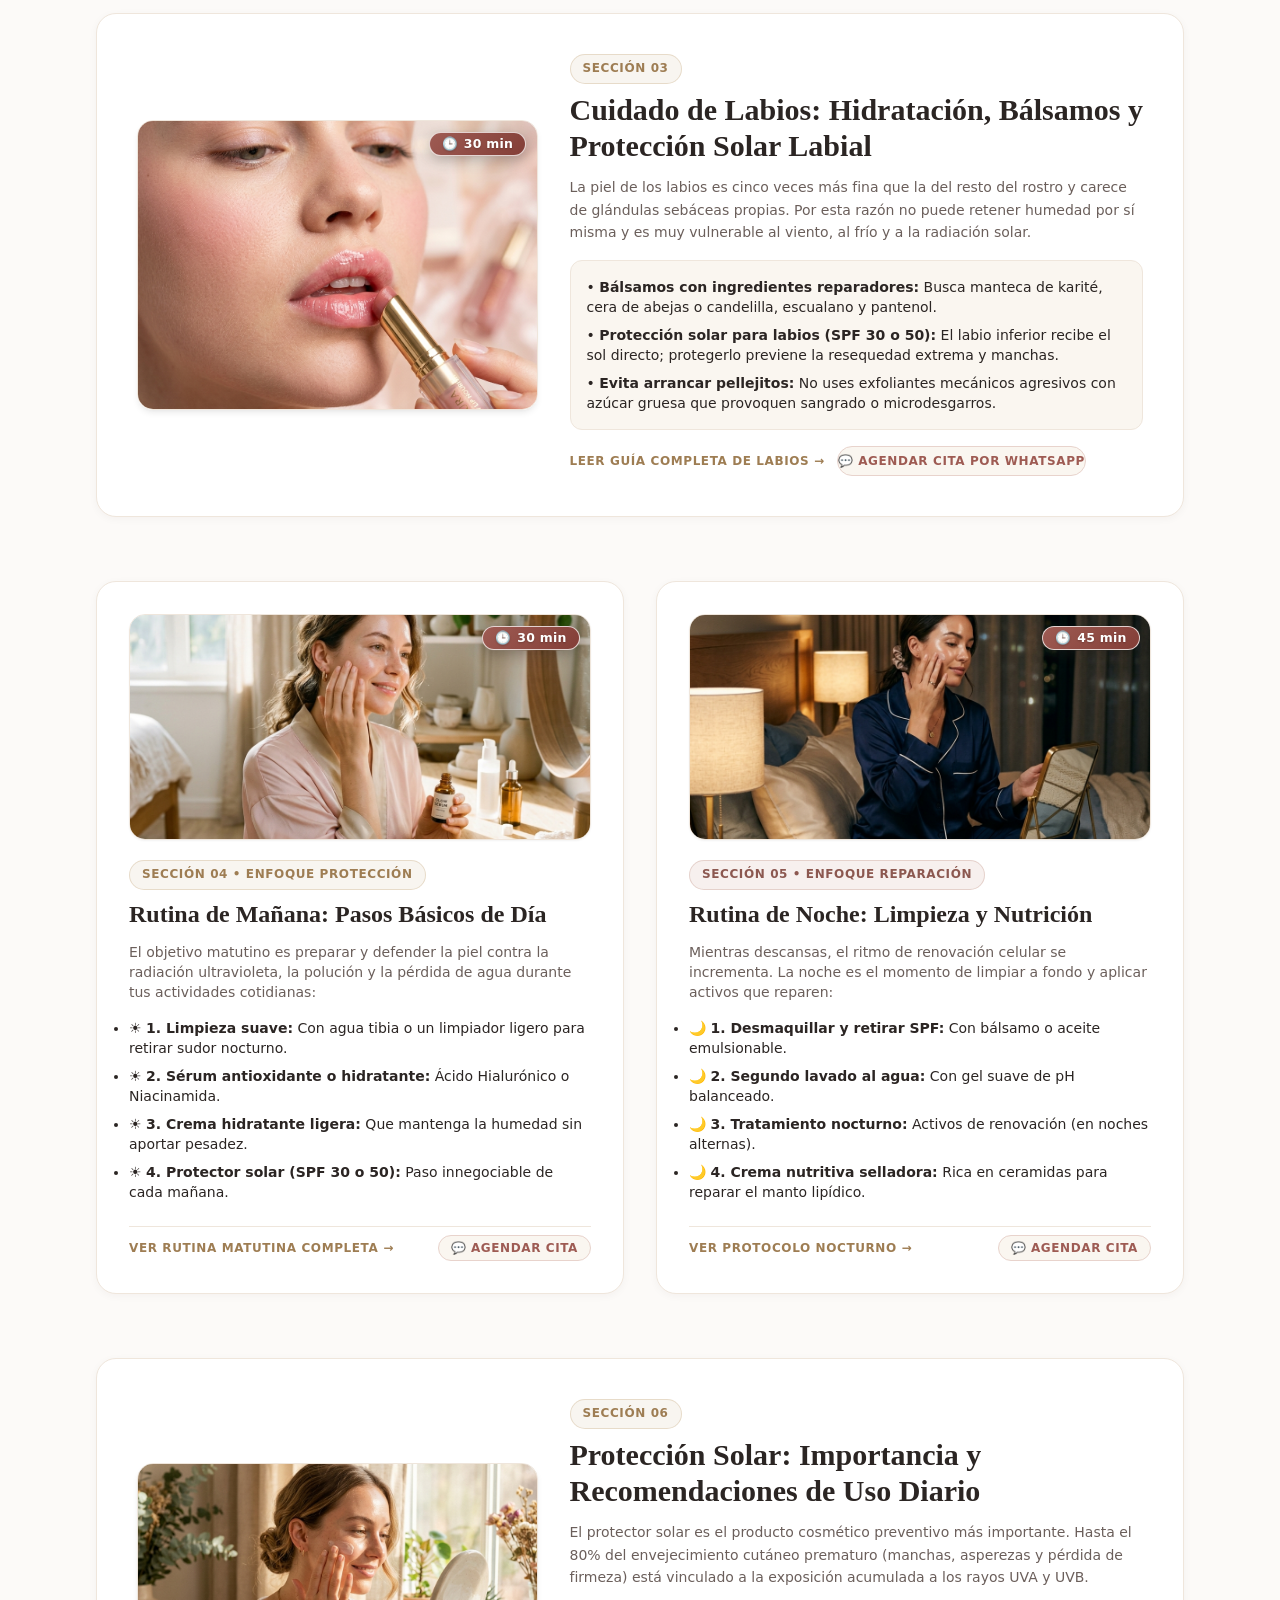
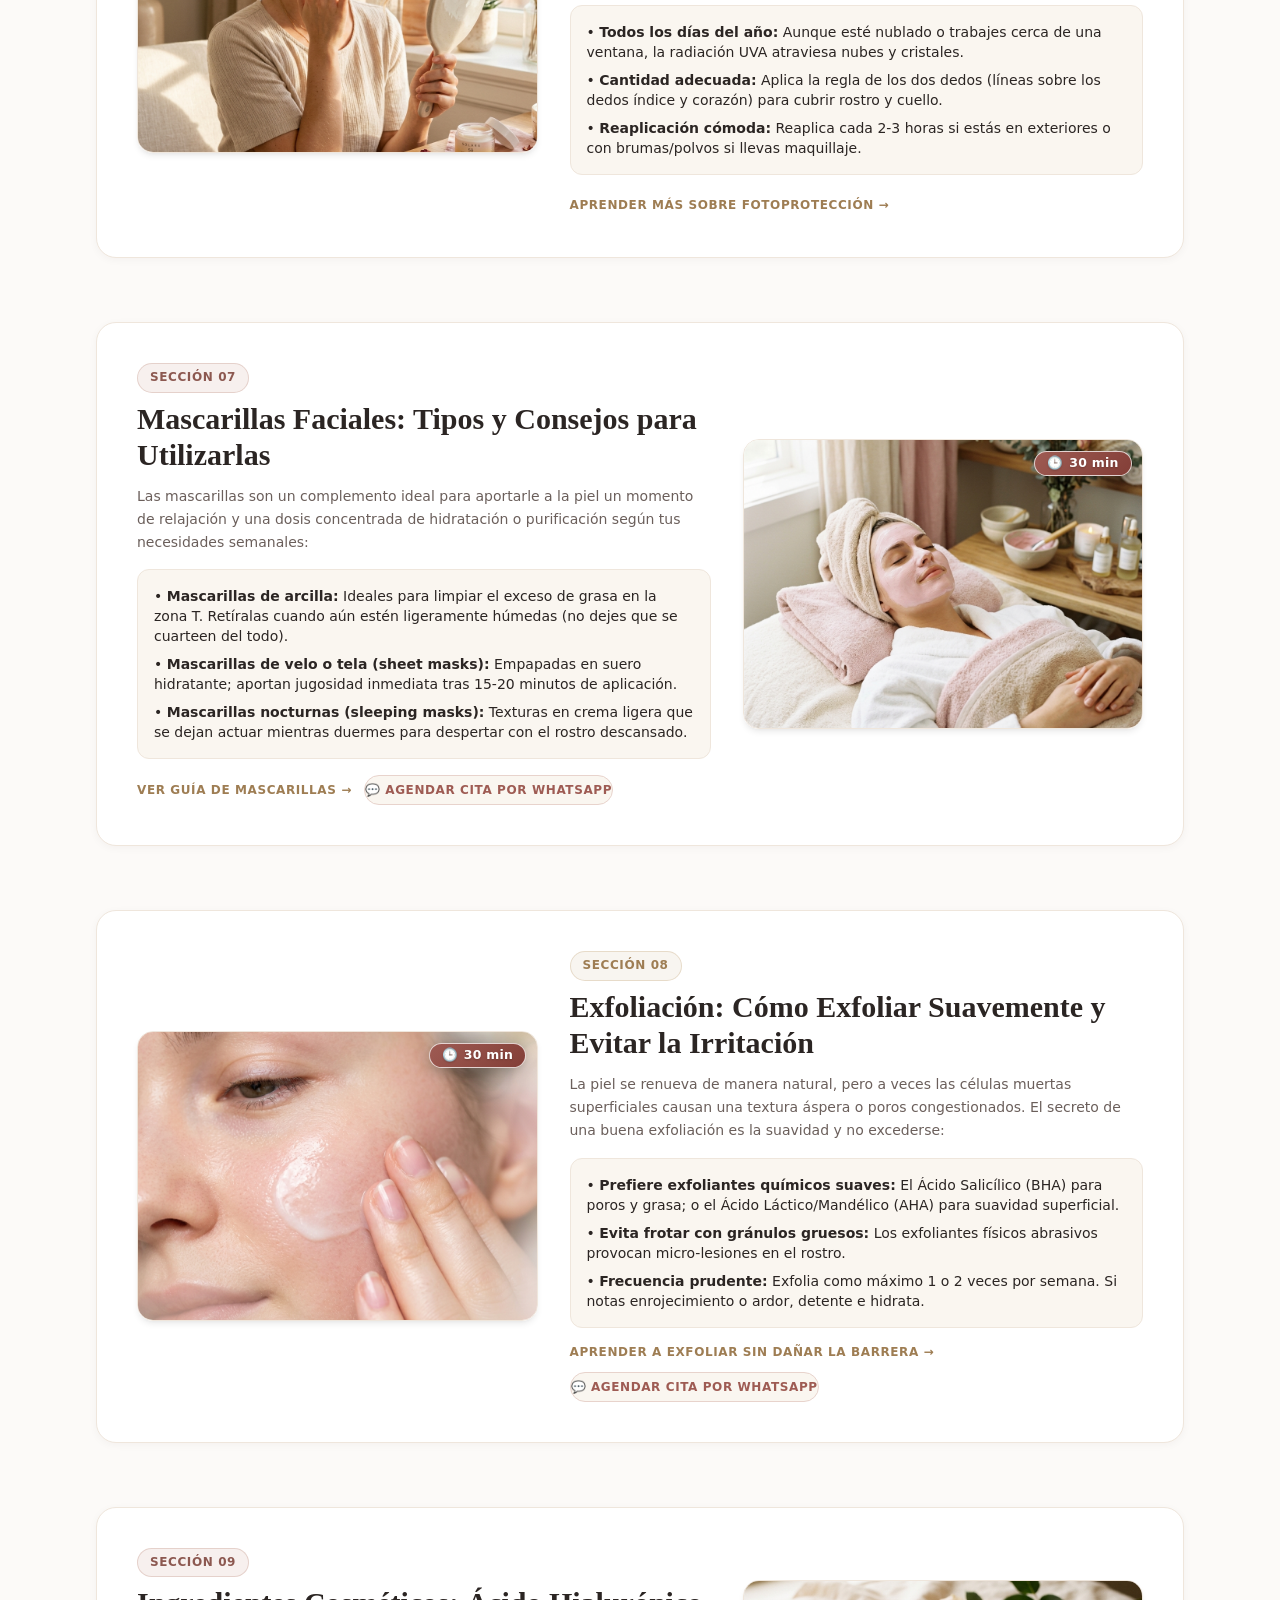
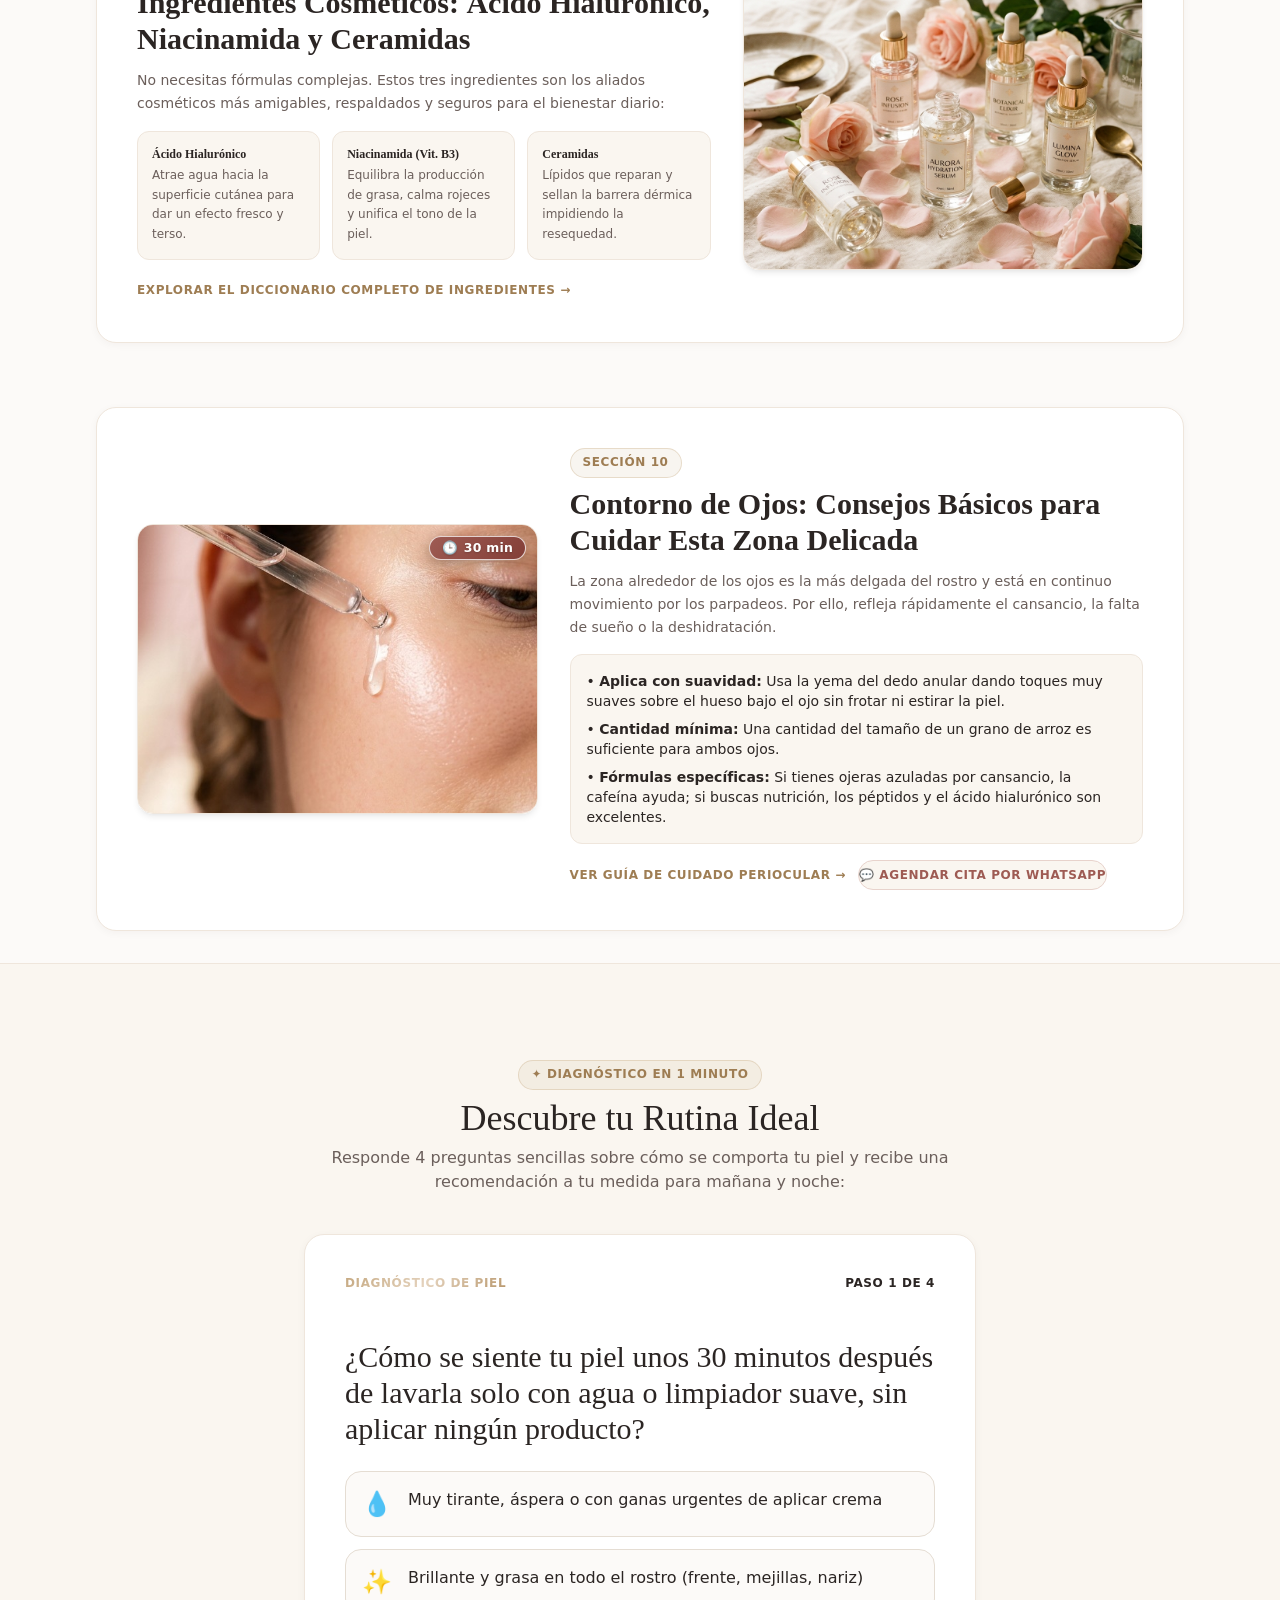
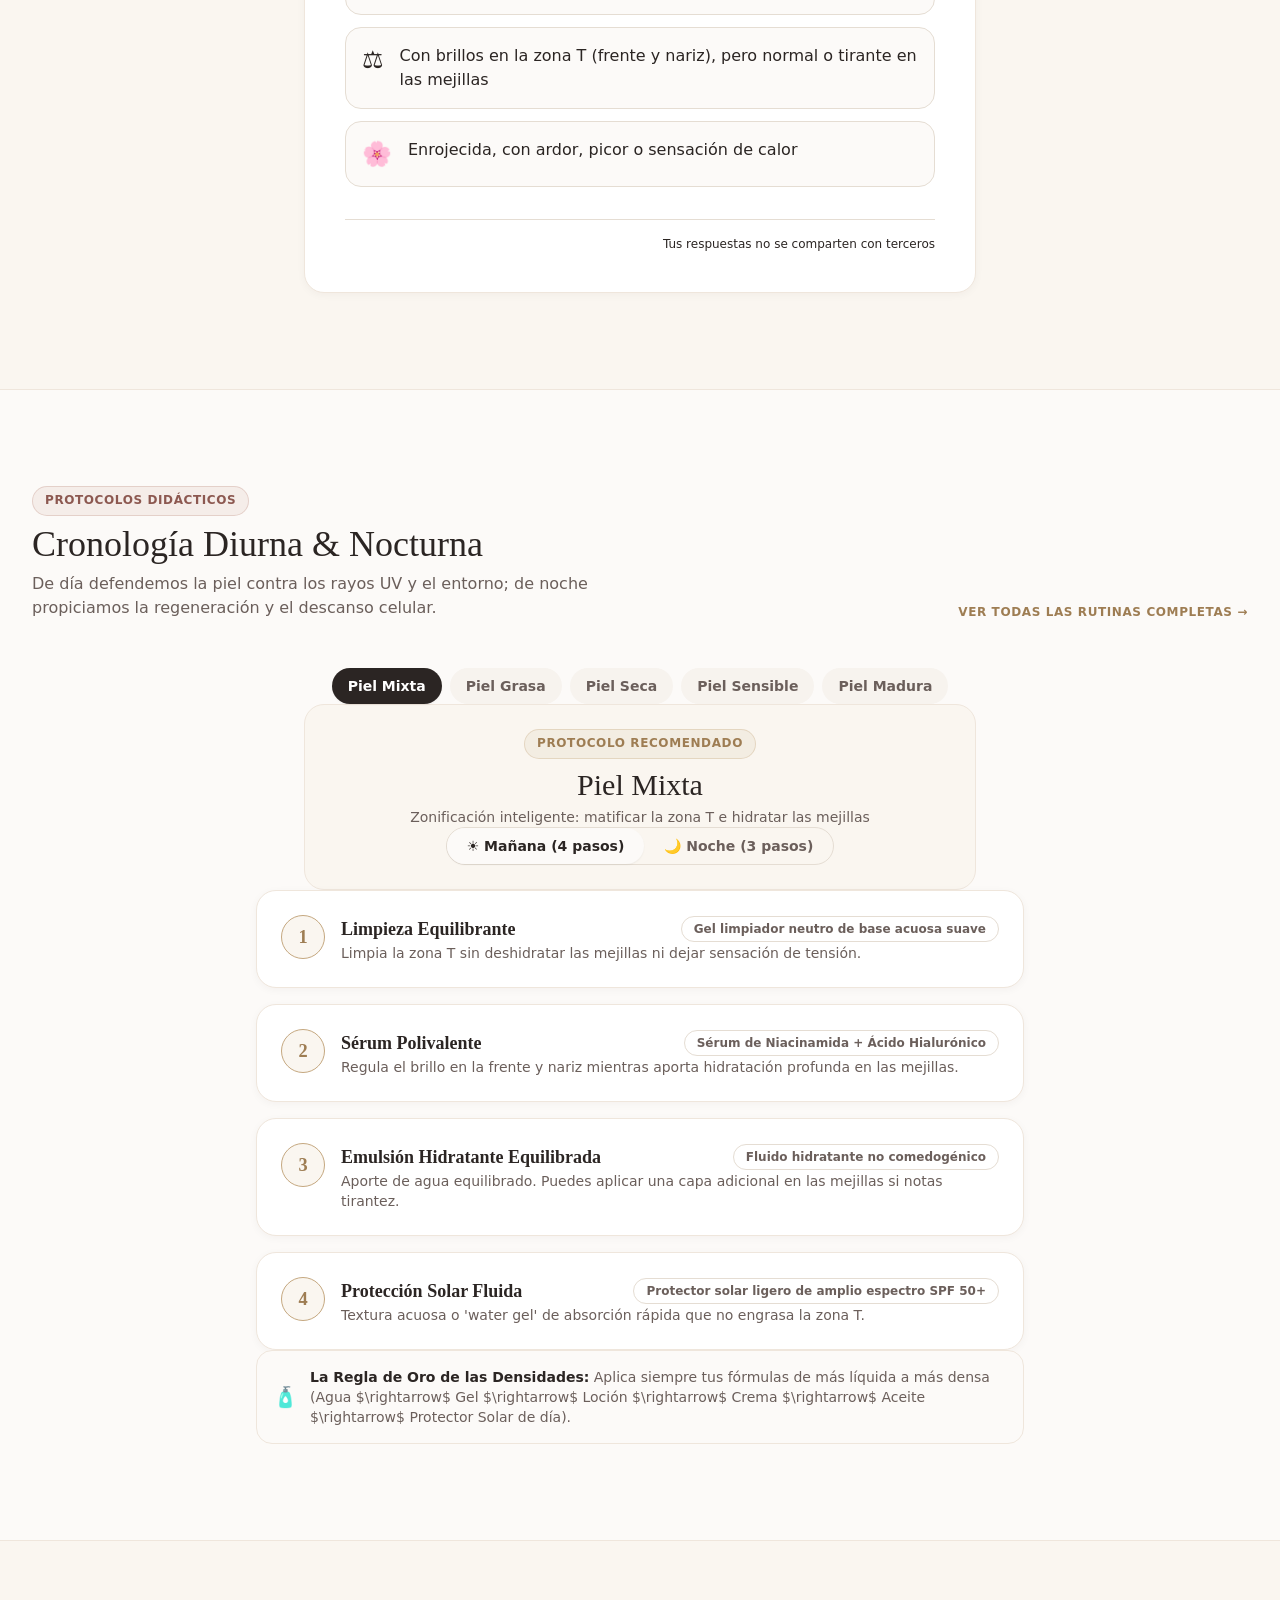
==== commit f8f2c5eb: "feat(welcome): agregar presentacion animada hero con GIF, nombre diva-lashe's y seccion Conoce diva-" ====
--- a/index.html
+++ b/index.html
@@ -8,8 +8,8 @@
   <link rel="canonical" href="https://diva-lashes.com/">
   
   <!-- Estilos Base & Utilidades (100% Autónomo y de Carga Inmediata) -->
-  <link rel="stylesheet" href="css/tailwind-local.css?v=3.1">
-  <link rel="stylesheet" href="css/styles.css?v=3.1">
+  <link rel="stylesheet" href="css/tailwind-local.css?v=3.2">
+  <link rel="stylesheet" href="css/styles.css?v=3.2">
 </head>
 <body class="bg-[#FCFAF8] text-[#2B2523] flex flex-col min-h-screen">
 
@@ -36,6 +36,7 @@
         <!-- Menú de Navegación Principal Desktop -->
         <nav class="hidden xl:flex items-center space-x-6 text-sm font-medium text-[#6B5F5B]">
           <a href="index.html" class="text-[#2B2523] font-semibold border-b-2 border-[#C5A880] pb-1">Inicio</a>
+          <a href="#conoce-diva-lashes" class="hover:text-[#2B2523] transition-colors font-medium">Conoce diva-lashe's</a>
           <a href="#rutinas-de-belleza" class="hover:text-[#2B2523] transition-colors font-semibold text-[#9E5B53]">Rutinas de Belleza</a>
           <a href="#conoce-tu-piel" class="hover:text-[#2B2523] transition-colors font-semibold text-[#9E7D53]">Conoce tu Piel</a>
           <a href="#ingredientes-que-debes-conocer" class="hover:text-[#2B2523] transition-colors">Ingredientes</a>
@@ -82,6 +83,7 @@
 
       <nav class="flex flex-col space-y-3.5 py-6 text-base font-medium text-[#2B2523]">
         <a href="index.html" class="text-[#9E7D53] font-semibold">Inicio</a>
+        <a href="#conoce-diva-lashes" class="hover:text-[#9E7D53] transition-colors font-medium">💖 Conoce diva-lashe's</a>
         <a href="#rutinas-de-belleza" class="hover:text-[#9E7D53] transition-colors font-bold text-[#9E5B53]">🌸 Rutinas de Belleza (Mañana, Noche, Labios)</a>
         <a href="#conoce-tu-piel" class="hover:text-[#9E7D53] transition-colors font-bold text-[#9E7D53]">✨ Conoce tu Piel (5 Tipos & Consejos)</a>
         <a href="#ingredientes-que-debes-conocer" class="hover:text-[#9E7D53] transition-colors font-medium">🌿 Ingredientes que debes conocer</a>
@@ -111,8 +113,176 @@
 
   <main class="flex-grow">
 
+    <!-- =================================================================== -->
+    <!-- 1. PRESENTACIÓN PRINCIPAL CON ANIMACIÓN (HERO GIF) - diva-lashe's  -->
+    <!-- =================================================================== -->
+    <section id="bienvenida-diva-lashes" class="welcome-hero-section relative overflow-hidden py-14 sm:py-20 lg:py-24 border-b border-[#EFE6DC]">
+      
+      <!-- Efecto de fondo con resplandor ambiental en tonos rosa palo y beige -->
+      <div class="welcome-bg-glow" aria-hidden="true">
+        <div class="welcome-orb orb-1"></div>
+        <div class="welcome-orb orb-2"></div>
+        <div class="welcome-orb orb-3"></div>
+      </div>
+
+      <!-- Destellos luminosos y pétalos flotantes animados con CSS -->
+      <div class="floating-elements-container" aria-hidden="true">
+        <span class="sparkle-particle sp-1">✦</span>
+        <span class="sparkle-particle sp-2">✨</span>
+        <span class="sparkle-particle sp-3">✦</span>
+        <span class="sparkle-particle sp-4">🌸</span>
+        <span class="sparkle-particle sp-5">✨</span>
+        <span class="sparkle-particle sp-6">✦</span>
+        <span class="sparkle-particle sp-7">🌸</span>
+        <span class="sparkle-particle sp-8">✨</span>
+      </div>
+
+      <div class="max-w-5xl mx-auto px-4 sm:px-6 lg:px-8 relative z-10 text-center">
+        
+        <!-- Insignia superior delicada -->
+        <div class="inline-flex items-center gap-2 mb-6 px-4 py-1.5 rounded-full bg-white/90 border border-[#E8D3CC] shadow-sm backdrop-blur-sm">
+          <span class="text-xs font-semibold uppercase tracking-[0.2em] text-[#9E5B53]">🌸 Belleza • Cuidado • Amor Propio</span>
+        </div>
+
+        <!-- Marco animado principal: GIF real con el nombre diva-lashe's y efectos -->
+        <div class="welcome-animation-wrapper mx-auto max-w-2xl mb-8 relative">
+          
+          <!-- Resplandor exterior suave con efecto pulso -->
+          <div class="absolute -inset-3 rounded-[2rem] bg-gradient-to-tr from-[#E8D3CC] via-[#FAF2EE] to-[#E5CCA8] blur-lg opacity-80 -z-10 animate-pulse-gentle"></div>
+          
+          <div class="welcome-media-card relative rounded-[1.75rem] overflow-hidden border-2 border-white shadow-2xl bg-white/95">
+            <!-- Archivo GIF animado real incorporado en los recursos del proyecto -->
+            <img 
+              src="assets/images/diva_lashes_welcome.gif?v=3.2" 
+              alt="Presentación animada de bienvenida para diva-lashe's con pétalos de rosa y destellos"
+              class="w-full h-auto object-cover block mx-auto select-none"
+              width="640"
+              height="360"
+              loading="eager"
+            >
+          </div>
+
+        </div>
+
+        <!-- Texto de bienvenida estructurado según Prompt 9 -->
+        <div class="welcome-text-content max-w-2xl mx-auto">
+          
+          <!-- Nombre animado destacado con efecto shimmer de luz -->
+          <div class="brand-title-container mb-3">
+            <h1 class="brand-animated-name font-serif text-4xl sm:text-5xl lg:text-6xl font-medium tracking-tight">
+              <span class="brand-text-shimmer">diva-lashe's</span>
+            </h1>
+          </div>
+
+          <!-- Mensaje principal solicitado -->
+          <h2 class="font-serif text-2xl sm:text-3xl text-[#2B2523] font-medium mb-3">
+            Bienvenida a <span class="text-[#9E5B53] font-semibold">diva-lashe's</span>
+          </h2>
+
+          <p class="text-base sm:text-lg text-[#6B5F5B] font-serif italic mb-2">
+            "Tu espacio de belleza, cuidado facial y amor propio."
+          </p>
+
+          <p class="text-sm sm:text-base text-[#6B5F5B] leading-relaxed mb-8 max-w-lg mx-auto">
+            Descubre nuestros servicios y regálate un momento para ti.
+          </p>
+
+          <!-- Dos botones elegantes solicitados -->
+          <div class="flex flex-col sm:flex-row items-center justify-center gap-4">
+            <!-- Botón 1: Descubrir servicios -->
+            <a href="#cuidados-faciales" class="btn-primary w-full sm:w-auto text-sm py-3.5 px-8 shadow-md hover:shadow-lg flex items-center justify-center gap-2">
+              <span>✨ Descubrir servicios</span>
+            </a>
+
+            <!-- Botón 2: Agendar mi cita por WhatsApp -->
+            <a id="welcome-hero-whatsapp-btn"
+               href="https://api.whatsapp.com/send?phone=573001234567&text=%C2%A1Hola%21%20%F0%9F%92%97%20Bienvenida%20a%20diva-lashe%27s.%20Quiero%20agendar%20una%20cita.%20Mi%20nombre%20es%3A%20____.%20El%20servicio%20que%20me%20interesa%20es%3A%20____.%20La%20fecha%20que%20prefiero%20es%3A%20____.%20El%20horario%20que%20prefiero%20es%3A%20____.%20%C2%BFMe%20pueden%20confirmar%20la%20disponibilidad%3F%20Gracias."
+               target="_blank"
+               rel="noopener noreferrer"
+               class="btn-gold w-full sm:w-auto text-sm py-3.5 px-8 shadow-sm hover:shadow flex items-center justify-center gap-2">
+              <span>💬 Agendar mi cita por WhatsApp</span>
+            </a>
+          </div>
+
+        </div>
+
+      </div>
+    </section>
+
+    <!-- =================================================================== -->
+    <!-- 2. SECCIÓN: CONOCE diva-lashe's (PRESENTACIÓN DEL NEGOCIO)         -->
+    <!-- =================================================================== -->
+    <section id="conoce-diva-lashes" class="py-16 sm:py-20 bg-[#FCFAF8] border-b border-[#EFE6DC] scroll-mt-20">
+      <div class="max-w-6xl mx-auto px-4 sm:px-6 lg:px-8">
+        
+        <div class="text-center max-w-3xl mx-auto mb-12">
+          <span class="badge-blush mb-2">✦ Nuestra Filosofía</span>
+          <h2 class="font-serif text-3xl sm:text-4xl text-[#2B2523] font-medium">
+            Conoce <span class="text-gold-gradient font-semibold italic">diva-lashe's</span>
+          </h2>
+          <p class="text-base sm:text-lg text-[#6B5F5B] mt-4 leading-relaxed">
+            En <strong>diva-lashe's</strong> creemos que cada persona merece un momento para cuidarse y sentirse bien. Queremos acompañarte con servicios de belleza y cuidado personal en un ambiente delicado, acogedor y pensado para ti.
+          </p>
+        </div>
+
+        <!-- Tres elementos visuales con pequeños íconos requeridos -->
+        <div class="grid grid-cols-1 md:grid-cols-3 gap-6 lg:gap-8">
+          
+          <!-- Elemento 1: Belleza -->
+          <div class="card-luxury p-7 sm:p-8 text-center flex flex-col items-center justify-between group hover:border-[#C5A880] transition-all duration-300">
+            <div>
+              <div class="w-14 h-14 rounded-2xl bg-gradient-to-tr from-[#FDF3F1] to-[#FAF0EC] border border-[#E8D3CC] flex items-center justify-center text-2xl mb-5 group-hover:scale-110 transition-transform duration-300 shadow-xs">
+                🌸
+              </div>
+              <h3 class="font-serif text-xl font-semibold text-[#2B2523] mb-2 group-hover:text-[#9E5B53] transition-colors">
+                Belleza
+              </h3>
+              <p class="text-xs sm:text-sm text-[#6B5F5B] leading-relaxed">
+                Servicios pensados para realzar tu belleza.
+              </p>
+            </div>
+            <div class="w-10 h-0.5 bg-[#E8D3CC] mt-6 group-hover:bg-[#C5A880] transition-colors rounded-full"></div>
+          </div>
+
+          <!-- Elemento 2: Cuidado -->
+          <div class="card-luxury p-7 sm:p-8 text-center flex flex-col items-center justify-between group hover:border-[#C5A880] transition-all duration-300">
+            <div>
+              <div class="w-14 h-14 rounded-2xl bg-gradient-to-tr from-[#FDF3F1] to-[#FAF0EC] border border-[#E8D3CC] flex items-center justify-center text-2xl mb-5 group-hover:scale-110 transition-transform duration-300 shadow-xs">
+                ✨
+              </div>
+              <h3 class="font-serif text-xl font-semibold text-[#2B2523] mb-2 group-hover:text-[#9E7D53] transition-colors">
+                Cuidado
+              </h3>
+              <p class="text-xs sm:text-sm text-[#6B5F5B] leading-relaxed">
+                Atención dedicada a tu bienestar.
+              </p>
+            </div>
+            <div class="w-10 h-0.5 bg-[#E8D3CC] mt-6 group-hover:bg-[#C5A880] transition-colors rounded-full"></div>
+          </div>
+
+          <!-- Elemento 3: Experiencia -->
+          <div class="card-luxury p-7 sm:p-8 text-center flex flex-col items-center justify-between group hover:border-[#C5A880] transition-all duration-300">
+            <div>
+              <div class="w-14 h-14 rounded-2xl bg-gradient-to-tr from-[#FDF3F1] to-[#FAF0EC] border border-[#E8D3CC] flex items-center justify-center text-2xl mb-5 group-hover:scale-110 transition-transform duration-300 shadow-xs">
+                🌿
+              </div>
+              <h3 class="font-serif text-xl font-semibold text-[#2B2523] mb-2 group-hover:text-[#9E5B53] transition-colors">
+                Experiencia
+              </h3>
+              <p class="text-xs sm:text-sm text-[#6B5F5B] leading-relaxed">
+                Un espacio para disfrutar de tu momento personal.
+              </p>
+            </div>
+            <div class="w-10 h-0.5 bg-[#E8D3CC] mt-6 group-hover:bg-[#C5A880] transition-colors rounded-full"></div>
+          </div>
+
+        </div>
+
+      </div>
+    </section>
+
     <!-- ============================================== -->
-    <!-- SECCIÓN PRINCIPAL (HERO) CON FOTOGRAFÍA EDITORIAL -->
+    <!-- SECCIÓN DE CUIDADO FACIAL & FOTOGRAFÍA EDITORIAL -->
     <!-- ============================================== -->
     <section class="relative overflow-hidden py-14 sm:py-20 lg:py-24 bg-gradient-to-b from-[#FDF3F1] via-[#FAF6F0] to-[#FCFAF8]">
       <div class="max-w-7xl mx-auto px-4 sm:px-6 lg:px-8 relative z-10">
@@ -1480,16 +1650,16 @@
   </aside>
 
   <!-- Scripts Modulares -->
-  <script src="js/data/ingredients.js?v=3.1"></script>
-  <script src="js/data/routines.js?v=3.1"></script>
-  <script src="js/data/quizData.js?v=3.1"></script>
-  <script src="js/data/servicesConfig.js?v=3.1"></script>
-  <script src="js/main.js?v=3.1"></script>
-  <script src="js/beautyRoutines.js?v=3.1"></script>
-  <script src="js/skinTypesGuide.js?v=3.1"></script>
-  <script src="js/whatsappButton.js?v=3.1"></script>
-  <script src="js/quiz.js?v=3.1"></script>
-  <script src="js/compatibility.js?v=3.1"></script>
-  <script src="js/timeline.js?v=3.1"></script>
+  <script src="js/data/ingredients.js?v=3.2"></script>
+  <script src="js/data/routines.js?v=3.2"></script>
+  <script src="js/data/quizData.js?v=3.2"></script>
+  <script src="js/data/servicesConfig.js?v=3.2"></script>
+  <script src="js/main.js?v=3.2"></script>
+  <script src="js/beautyRoutines.js?v=3.2"></script>
+  <script src="js/skinTypesGuide.js?v=3.2"></script>
+  <script src="js/whatsappButton.js?v=3.2"></script>
+  <script src="js/quiz.js?v=3.2"></script>
+  <script src="js/compatibility.js?v=3.2"></script>
+  <script src="js/timeline.js?v=3.2"></script>
 </body>
 </html>
--- a/css/styles.css
+++ b/css/styles.css
@@ -497,4 +497,154 @@
   transform: translateX(2px);
 }
 
-
+/* ==========================================================================
+   PROMPT 9 — PRESENTACIÓN DE BIENVENIDA & ANIMACIÓN GIF diva-lashe's
+   ========================================================================== */
+.welcome-hero-section {
+  position: relative;
+  background: radial-gradient(circle at 50% 20%, #FFF5F2 0%, #FAF0EC 45%, #FCFAF8 100%);
+}
+
+.welcome-bg-glow {
+  position: absolute;
+  inset: 0;
+  overflow: hidden;
+  pointer-events: none;
+}
+
+.welcome-orb {
+  position: absolute;
+  border-radius: 9999px;
+  filter: blur(60px);
+  opacity: 0.6;
+  pointer-events: none;
+}
+
+.welcome-orb.orb-1 {
+  width: 20rem;
+  height: 20rem;
+  top: -5rem;
+  left: 10%;
+  background: radial-gradient(circle, rgba(232, 211, 204, 0.7) 0%, rgba(247, 232, 228, 0) 70%);
+  animation: orbFloat 8s ease-in-out infinite alternate;
+}
+
+.welcome-orb.orb-2 {
+  width: 24rem;
+  height: 24rem;
+  top: 10%;
+  right: 5%;
+  background: radial-gradient(circle, rgba(229, 204, 168, 0.5) 0%, rgba(250, 242, 238, 0) 70%);
+  animation: orbFloat 10s ease-in-out infinite alternate-reverse;
+}
+
+.welcome-orb.orb-3 {
+  width: 18rem;
+  height: 18rem;
+  bottom: 0;
+  left: 30%;
+  background: radial-gradient(circle, rgba(246, 223, 217, 0.6) 0%, rgba(252, 250, 248, 0) 70%);
+  animation: orbFloat 9s ease-in-out infinite alternate;
+}
+
+@keyframes orbFloat {
+  0% { transform: translate(0, 0) scale(1); }
+  50% { transform: translate(15px, 20px) scale(1.08); }
+  100% { transform: translate(-10px, 10px) scale(0.95); }
+}
+
+/* Tipografía animada de la marca diva-lashe's */
+.brand-text-shimmer {
+  display: inline-block;
+  background: linear-gradient(120deg, #9E5B53 0%, #D4AF37 30%, #9E5B53 60%, #7D3E37 100%);
+  background-size: 250% auto;
+  -webkit-background-clip: text;
+  background-clip: text;
+  -webkit-text-fill-color: transparent;
+  color: #9E5B53;
+  animation: brandShimmer 5s ease-in-out infinite;
+  text-shadow: 0 2px 20px rgba(158, 91, 83, 0.15);
+}
+
+@keyframes brandShimmer {
+  0%, 100% {
+    background-position: 0% 50%;
+  }
+  50% {
+    background-position: 100% 50%;
+  }
+}
+
+/* Partículas flotantes delicadas (pétalos y destellos) */
+.floating-elements-container {
+  position: absolute;
+  inset: 0;
+  pointer-events: none;
+}
+
+.sparkle-particle {
+  position: absolute;
+  user-select: none;
+  pointer-events: none;
+  font-size: 1rem;
+  opacity: 0.75;
+  filter: drop-shadow(0 2px 6px rgba(158, 91, 83, 0.2));
+  animation: floatAndTwinkle 6s ease-in-out infinite;
+}
+
+.sparkle-particle.sp-1 { top: 12%; left: 8%; animation-delay: 0s; font-size: 1.15rem; color: #C5A880; }
+.sparkle-particle.sp-2 { top: 22%; right: 10%; animation-delay: 1.2s; font-size: 1.2rem; }
+.sparkle-particle.sp-3 { top: 48%; left: 5%; animation-delay: 2.5s; font-size: 0.9rem; color: #9E5B53; }
+.sparkle-particle.sp-4 { top: 35%; right: 7%; animation-delay: 0.8s; font-size: 1.35rem; }
+.sparkle-particle.sp-5 { bottom: 25%; left: 12%; animation-delay: 3.2s; font-size: 1.1rem; }
+.sparkle-particle.sp-6 { bottom: 18%; right: 14%; animation-delay: 1.8s; font-size: 0.85rem; color: #C5A880; }
+.sparkle-particle.sp-7 { top: 8%; right: 28%; animation-delay: 4.1s; font-size: 1.25rem; }
+.sparkle-particle.sp-8 { bottom: 12%; left: 32%; animation-delay: 2.9s; font-size: 1.05rem; }
+
+@keyframes floatAndTwinkle {
+  0%, 100% {
+    transform: translateY(0) rotate(0deg) scale(0.9);
+    opacity: 0.65;
+  }
+  50% {
+    transform: translateY(-18px) rotate(12deg) scale(1.15);
+    opacity: 1;
+  }
+}
+
+.animate-pulse-gentle {
+  animation: pulseGentle 4s ease-in-out infinite;
+}
+
+@keyframes pulseGentle {
+  0%, 100% {
+    transform: scale(1);
+    opacity: 0.75;
+  }
+  50% {
+    transform: scale(1.02);
+    opacity: 0.95;
+  }
+}
+
+@media (max-width: 640px) {
+  .sparkle-particle.sp-1,
+  .sparkle-particle.sp-6 {
+    display: none;
+  }
+  .brand-text-shimmer {
+    background-size: 200% auto;
+  }
+}
+
+@media (prefers-reduced-motion: reduce) {
+  .welcome-orb,
+  .brand-text-shimmer,
+  .sparkle-particle,
+  .animate-pulse-gentle {
+    animation: none !important;
+    transform: none !important;
+  }
+}
+
+
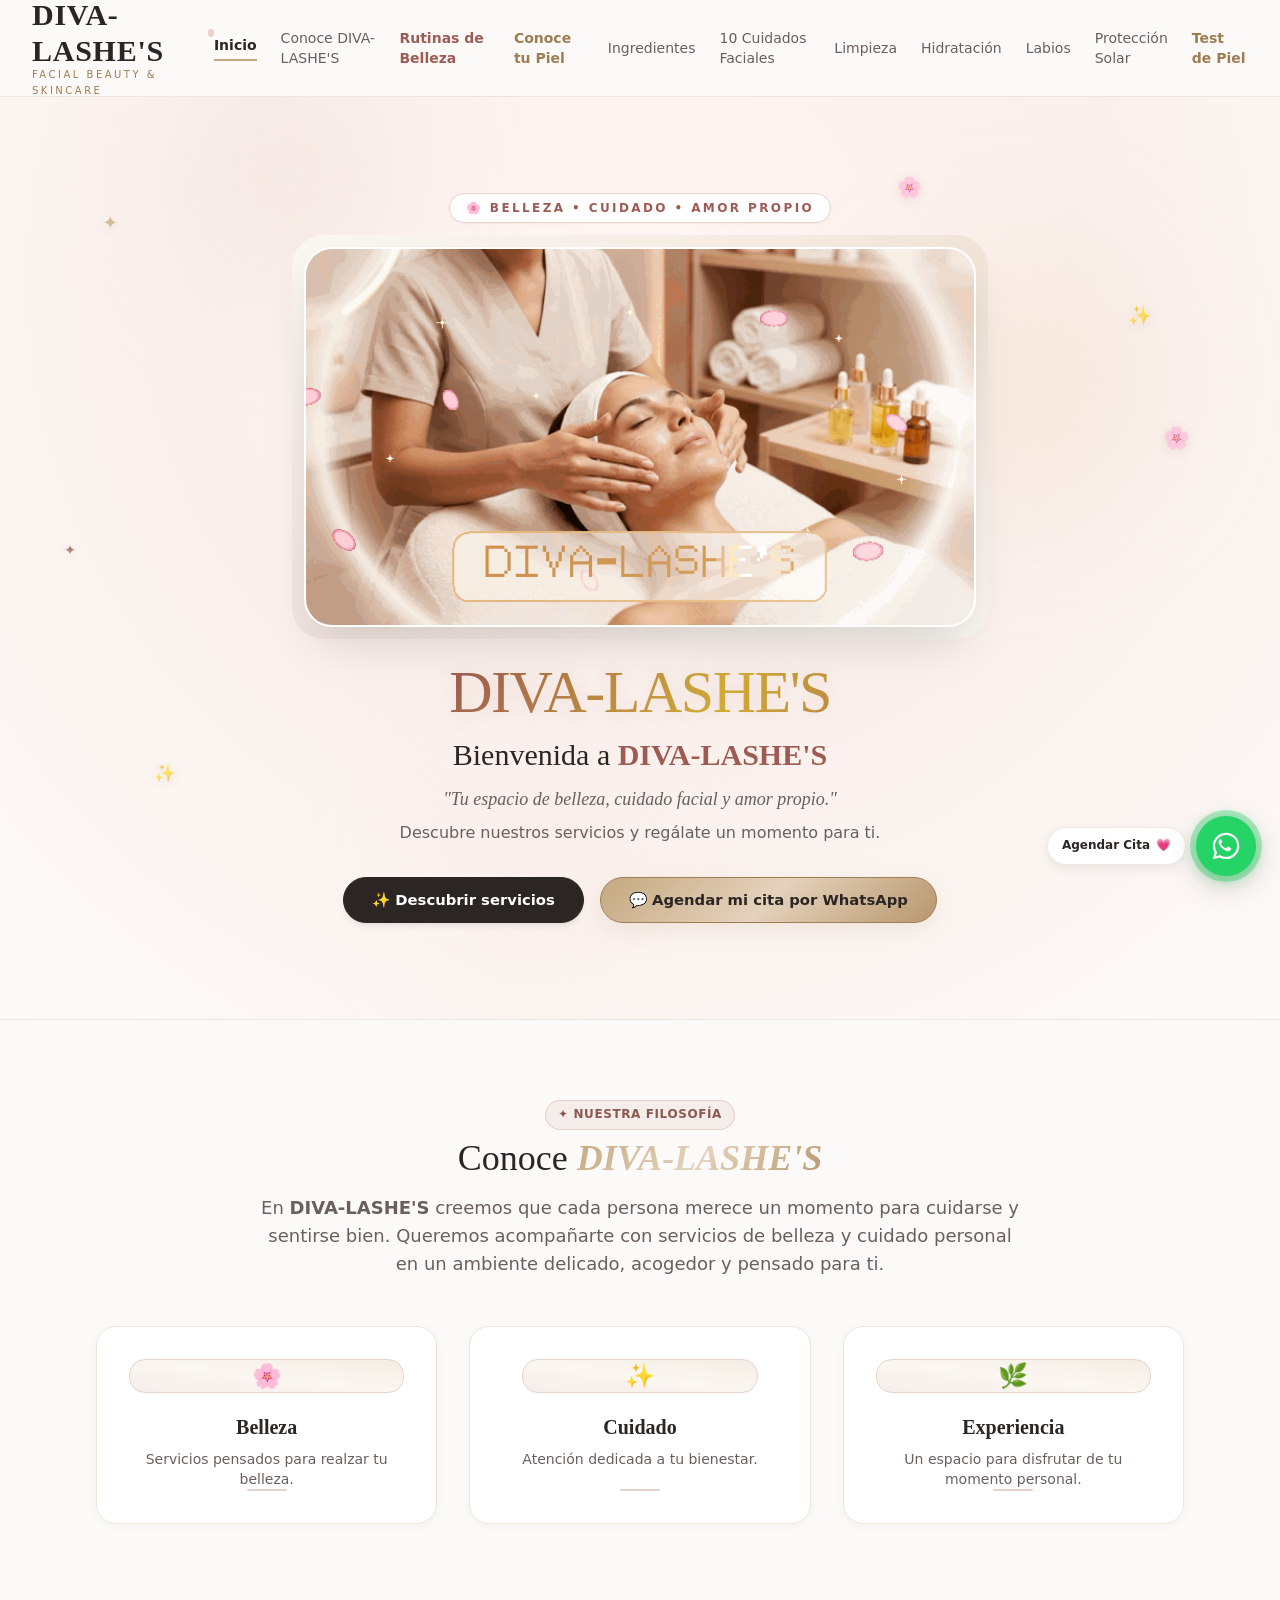
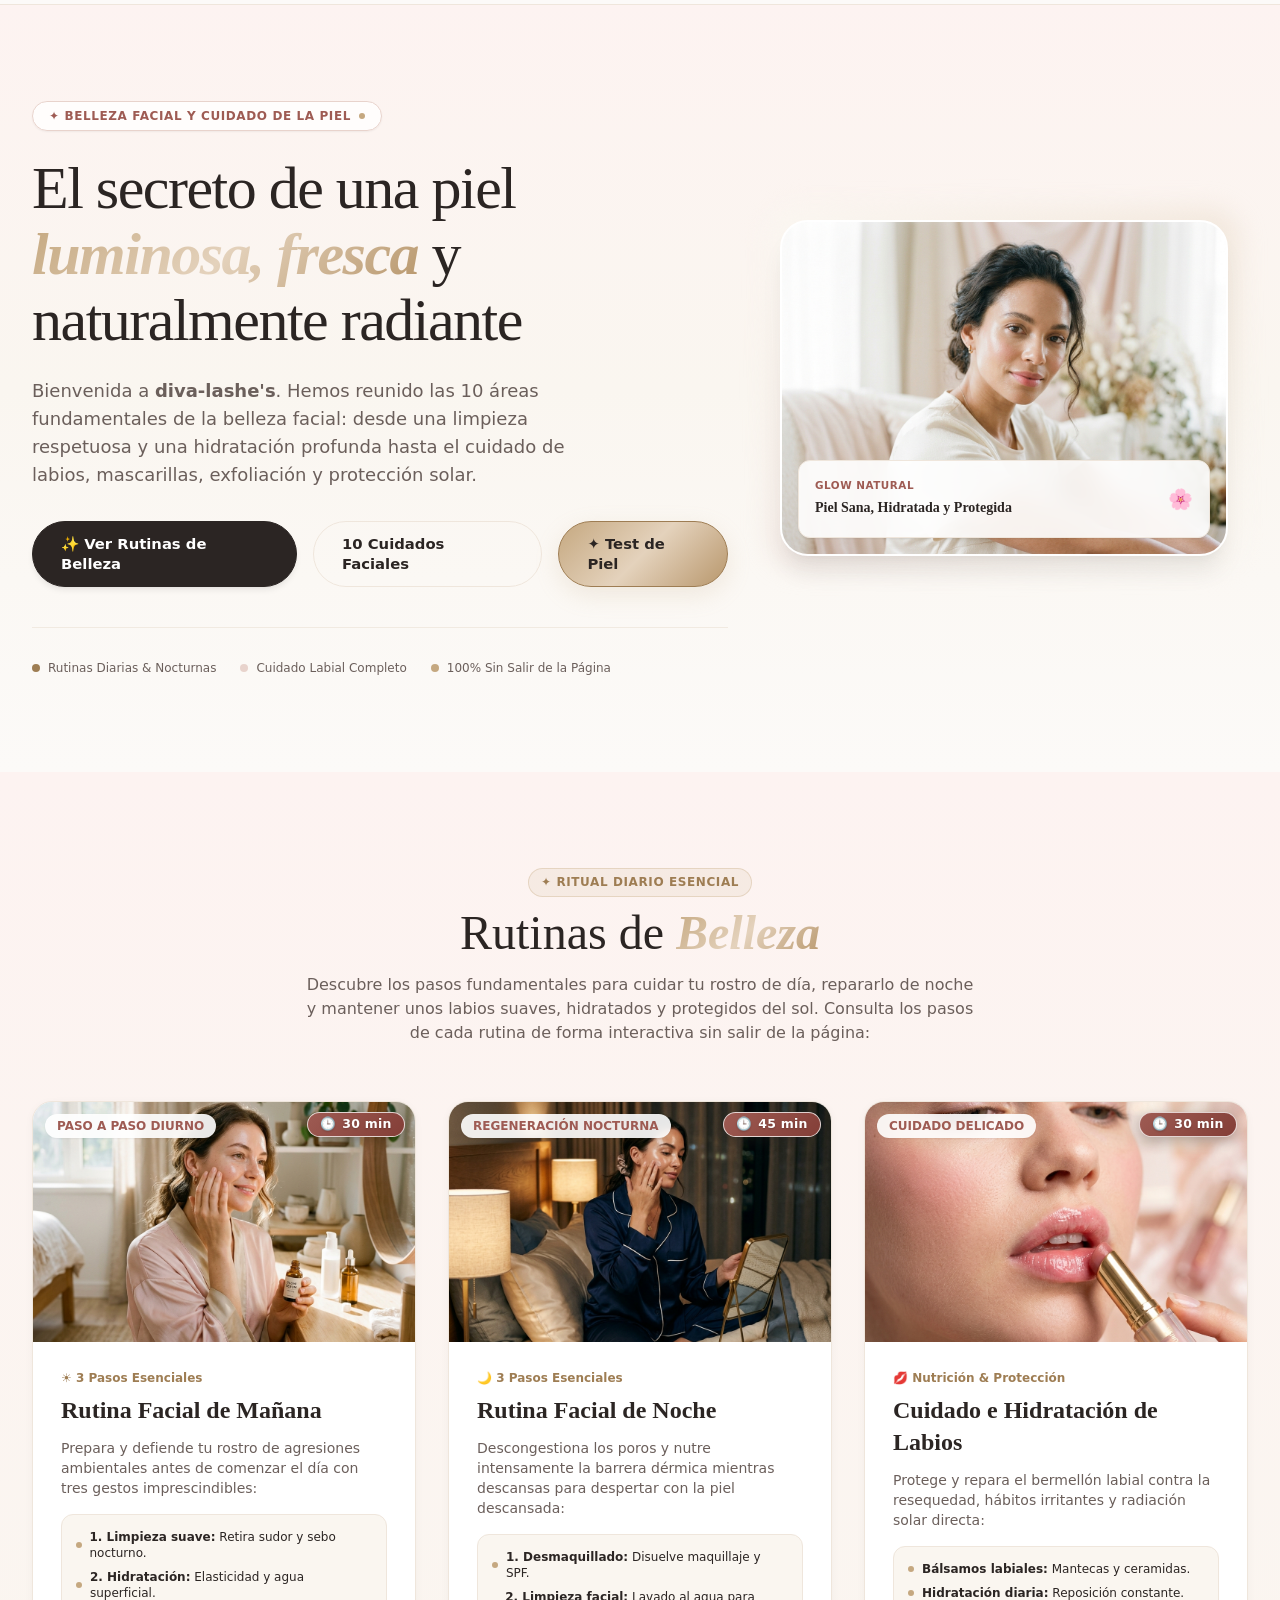
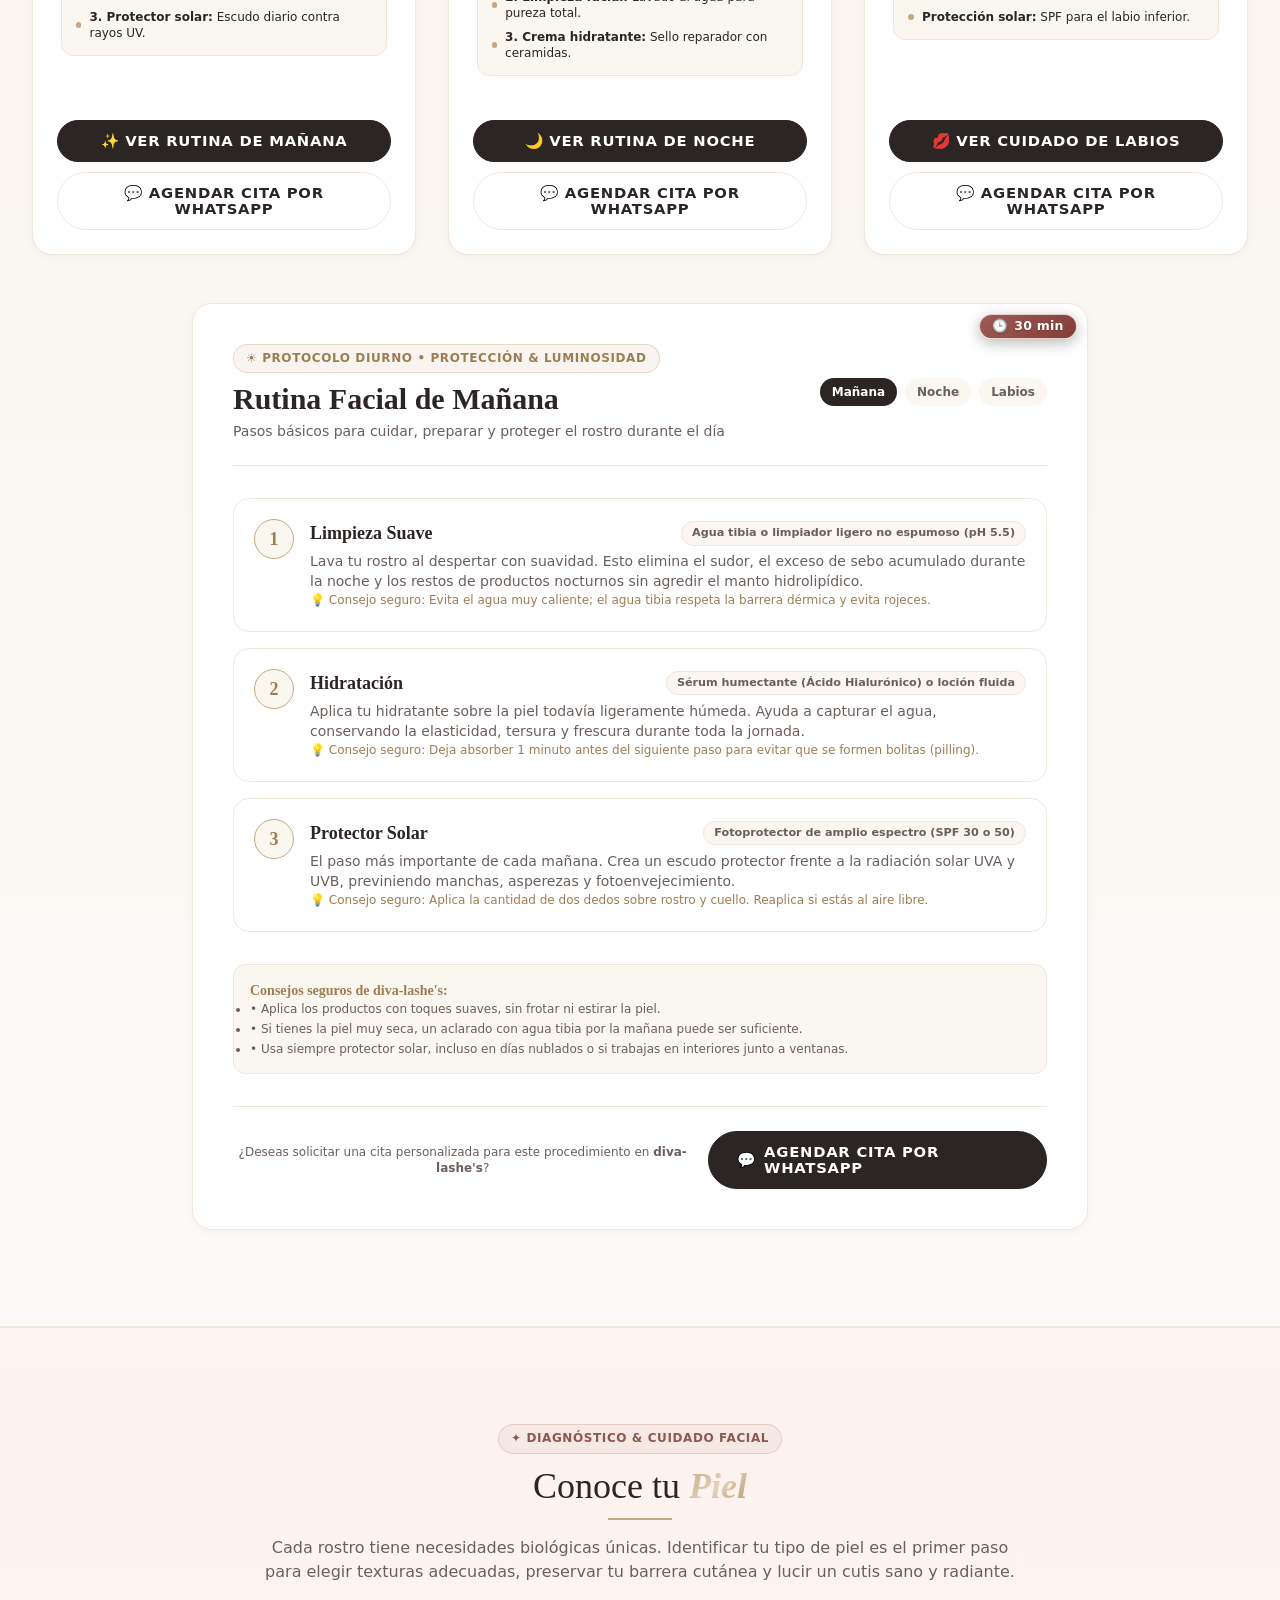
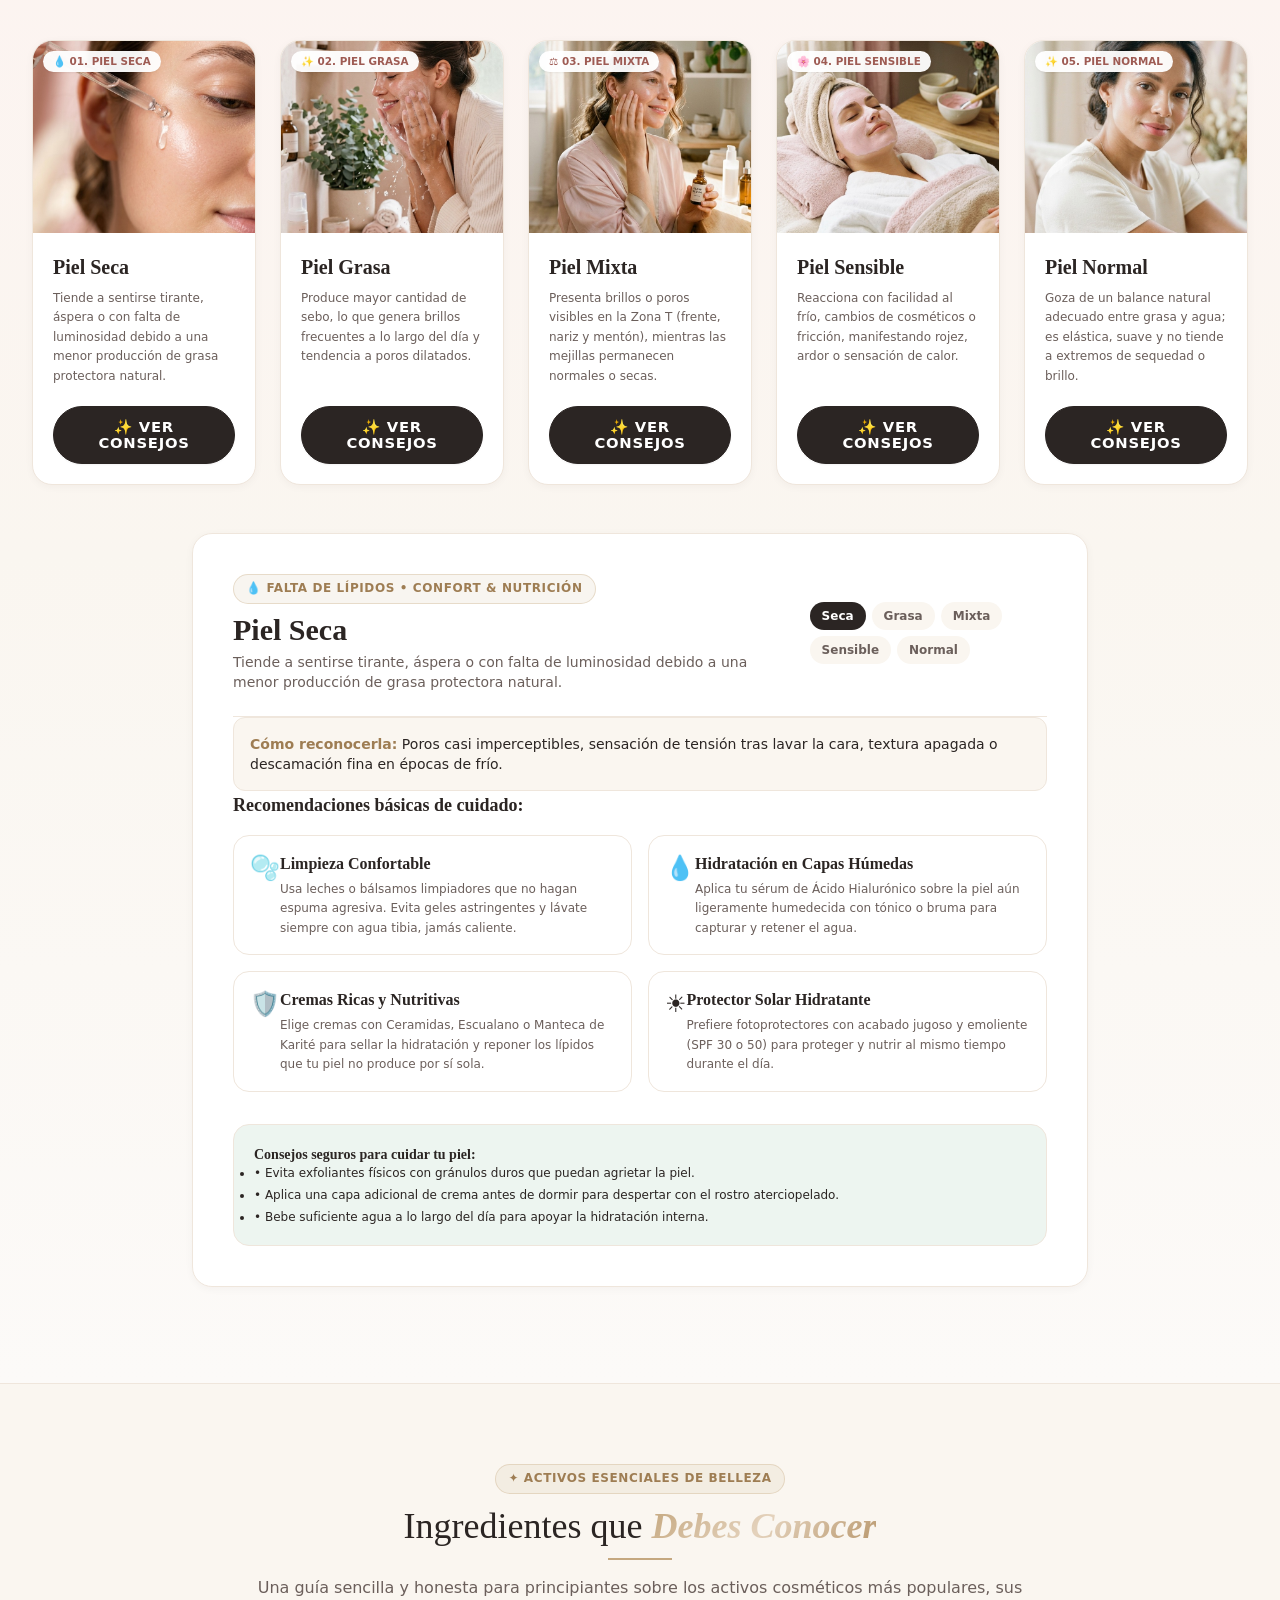
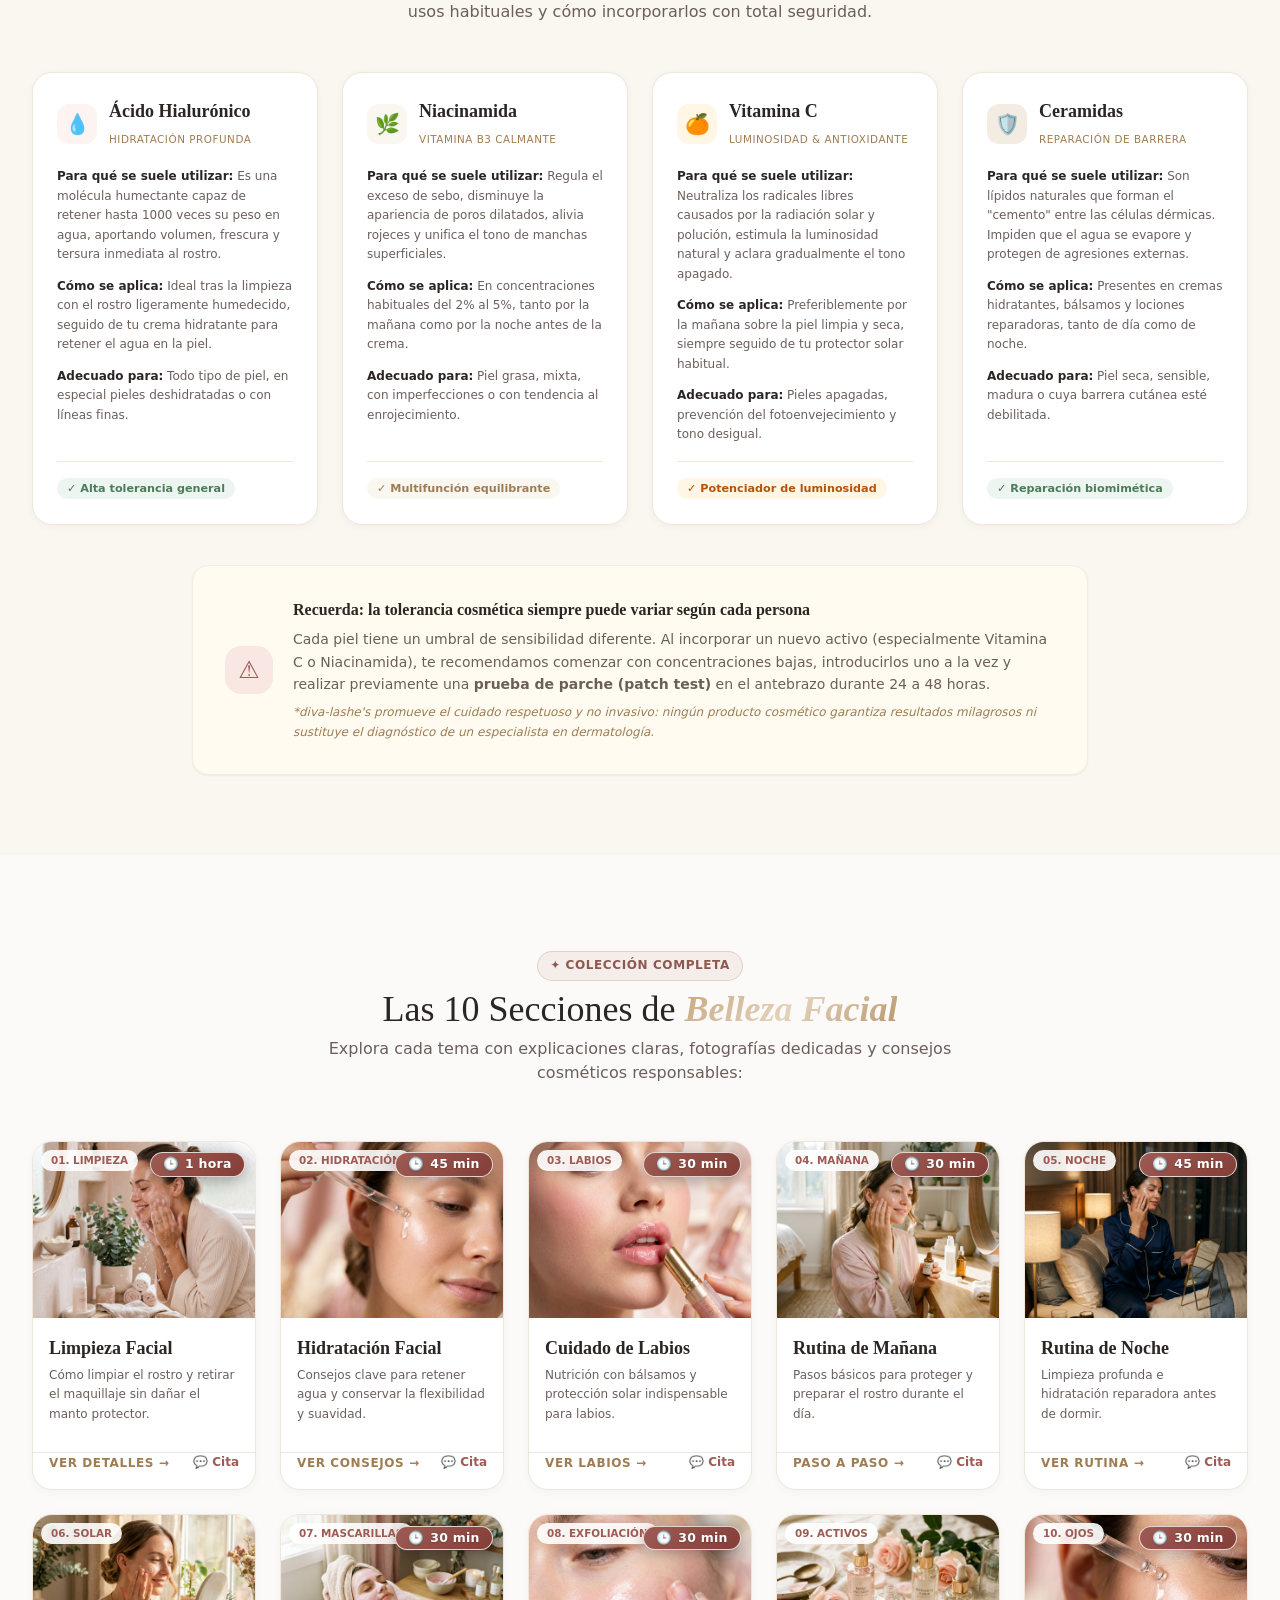
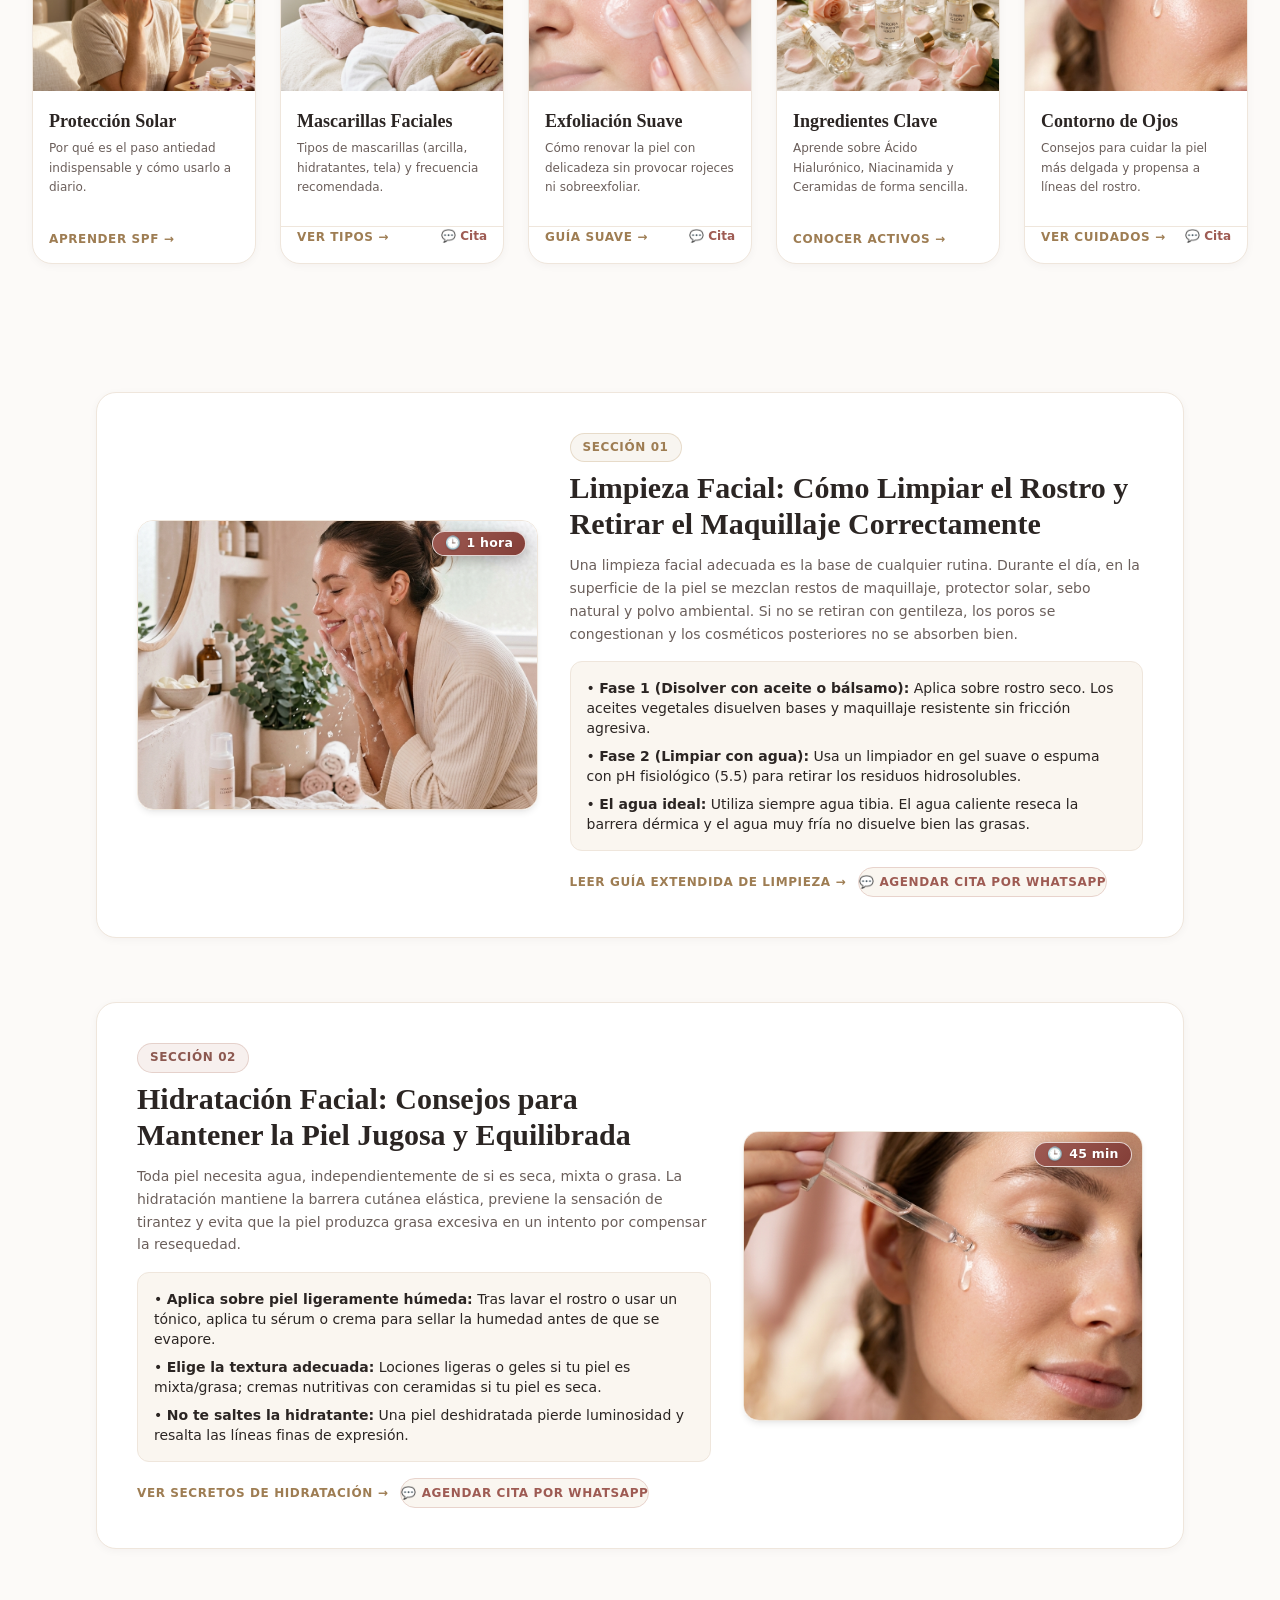
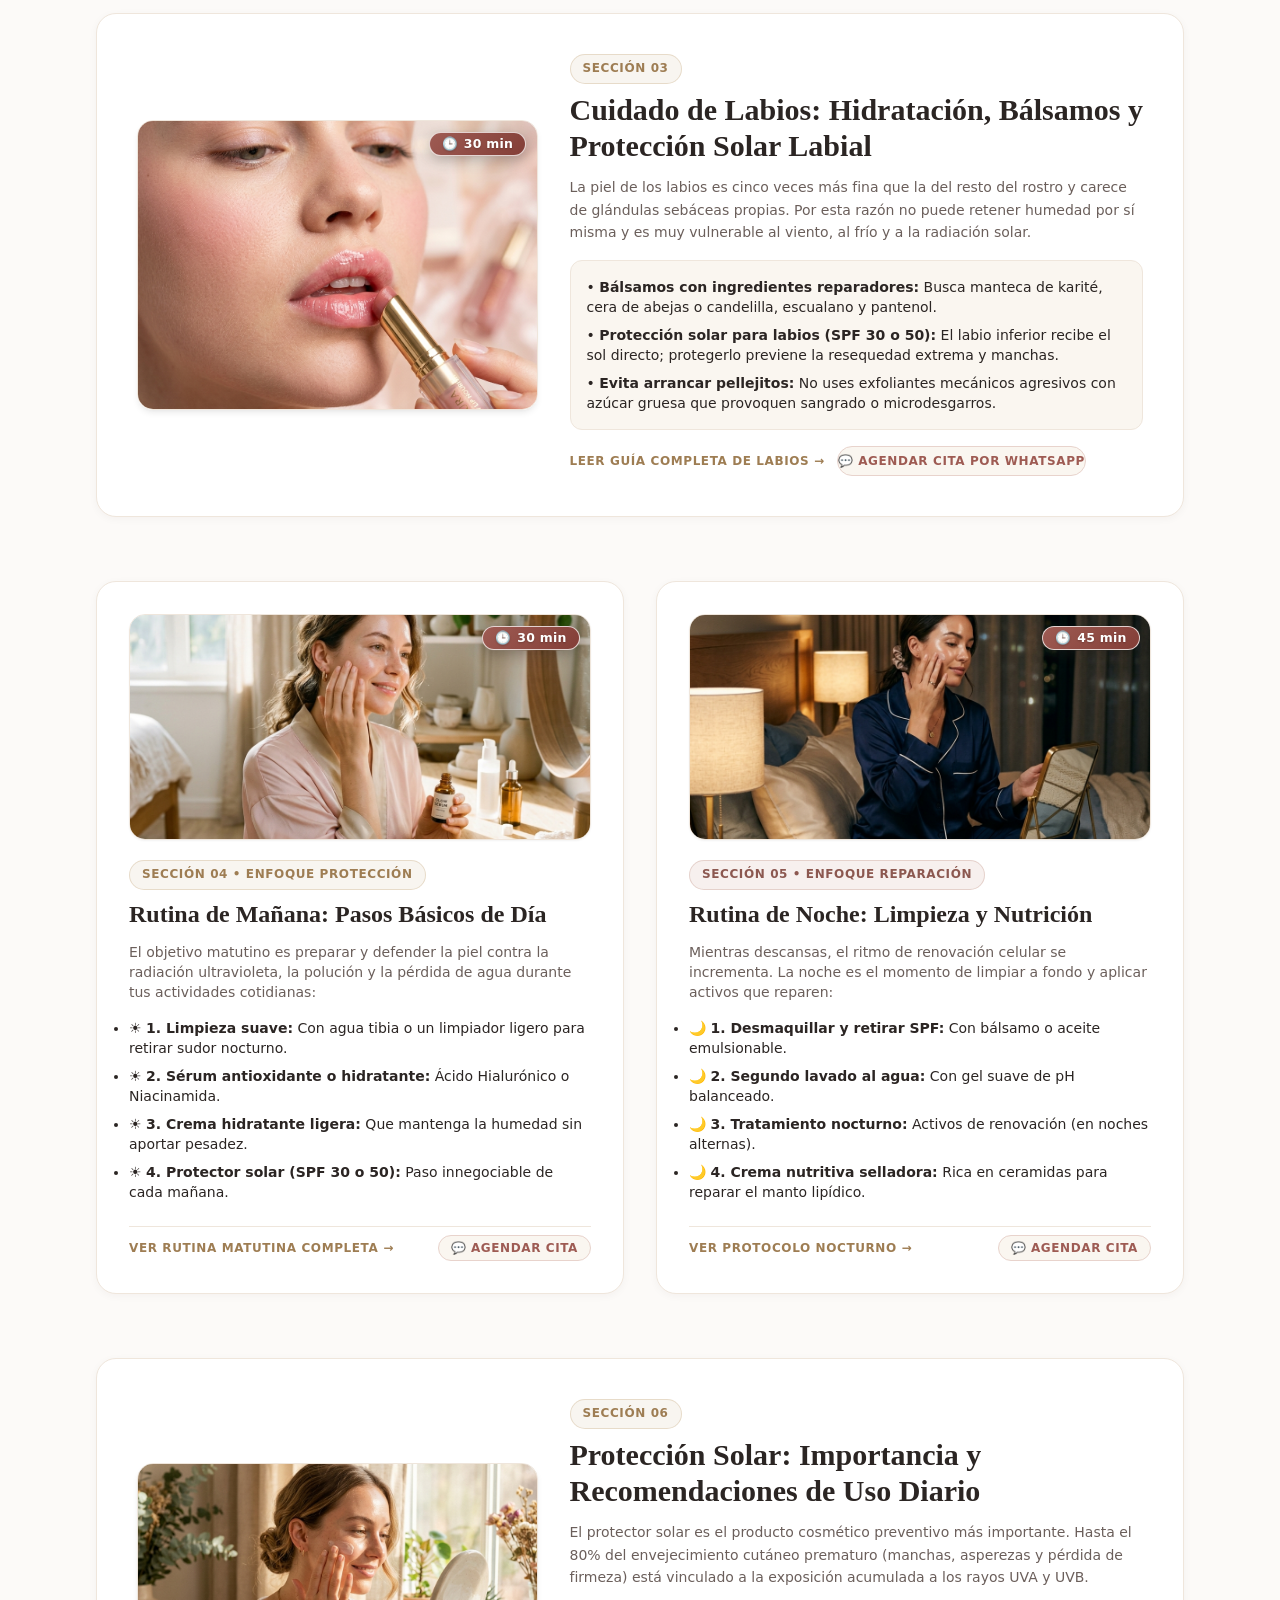
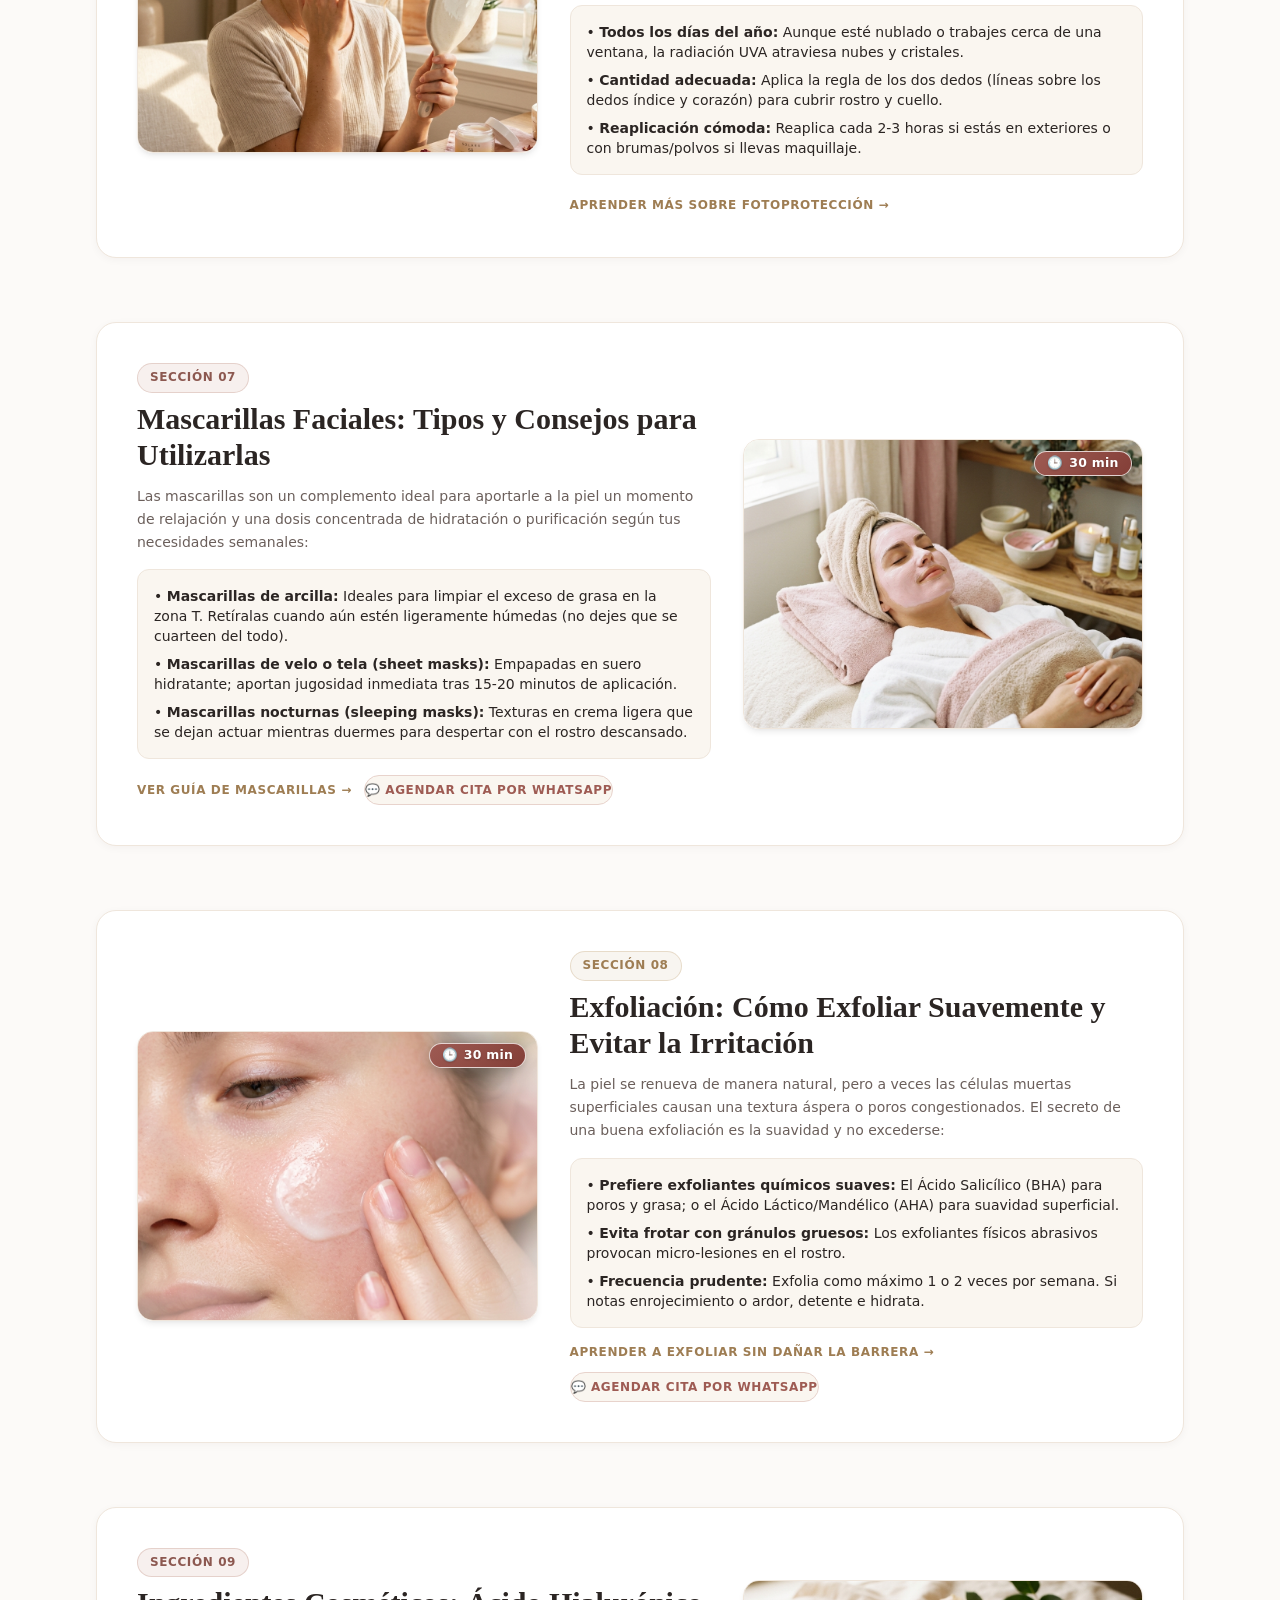
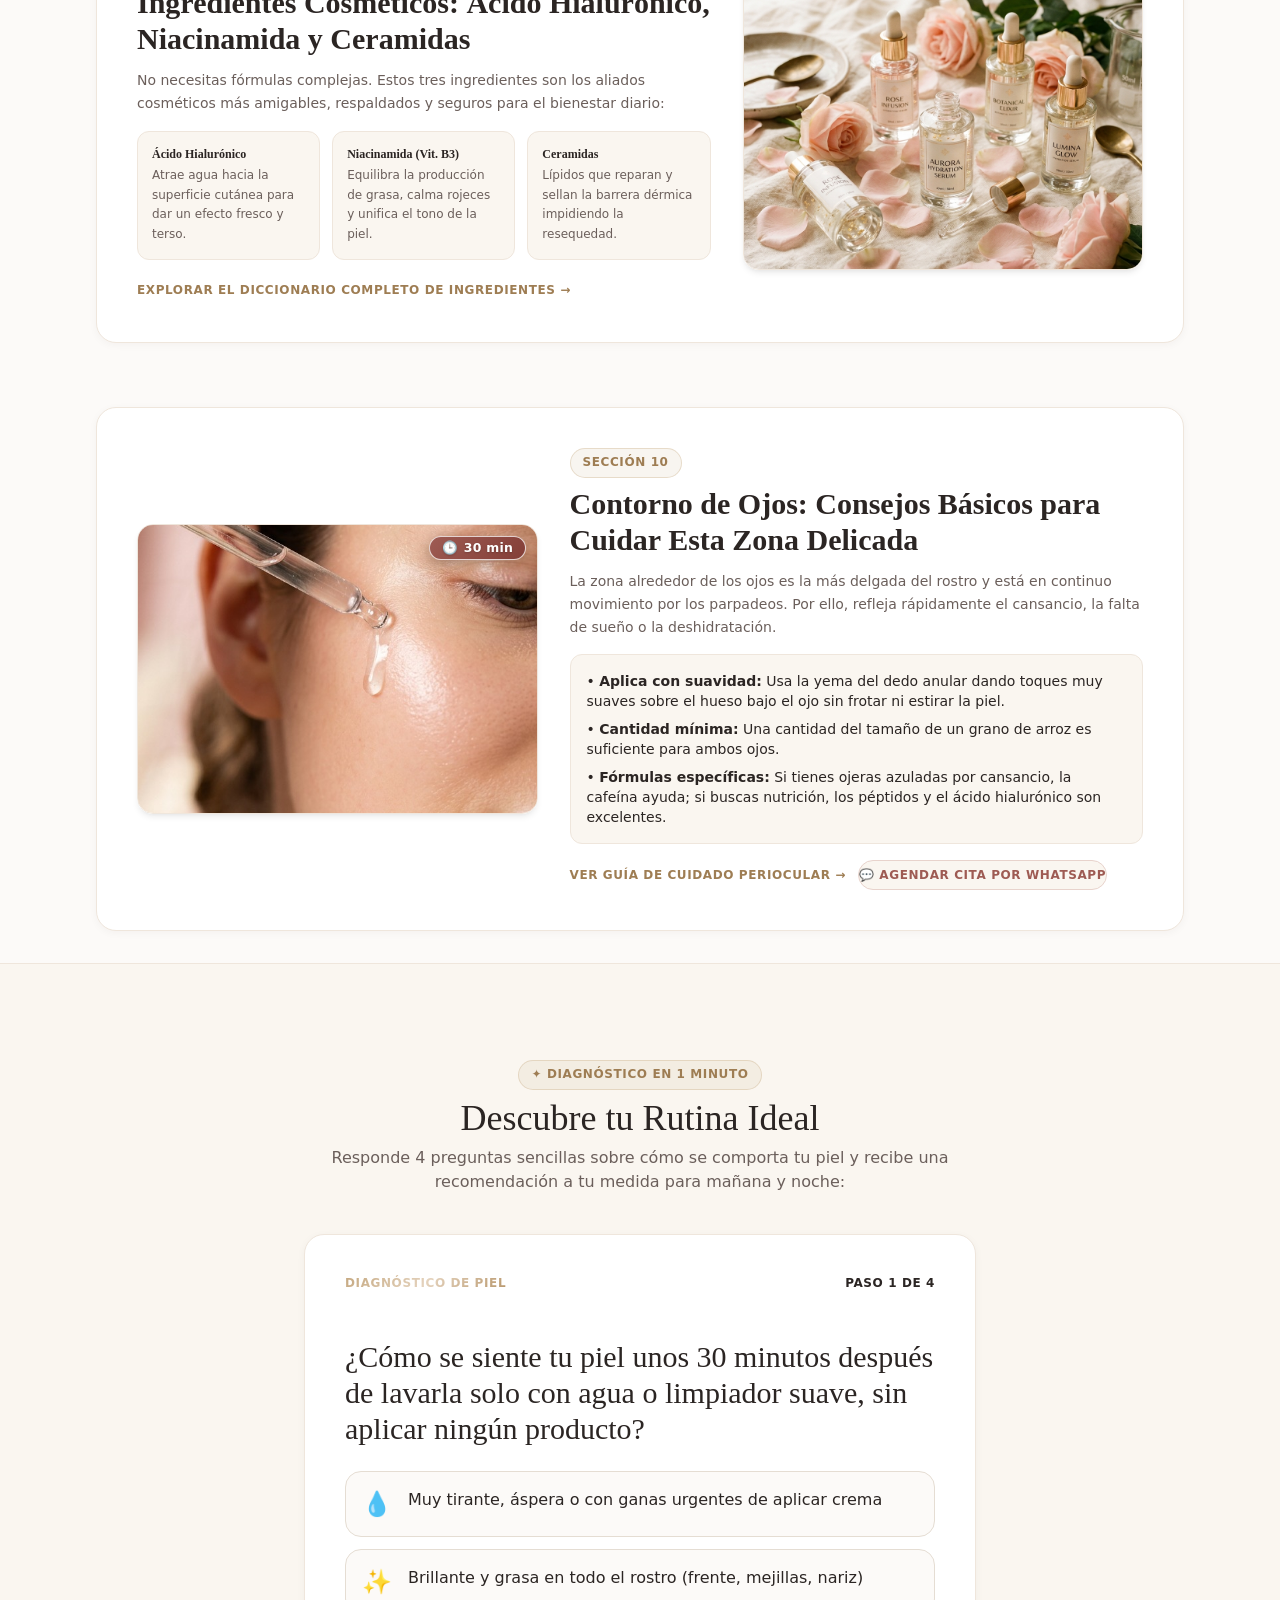
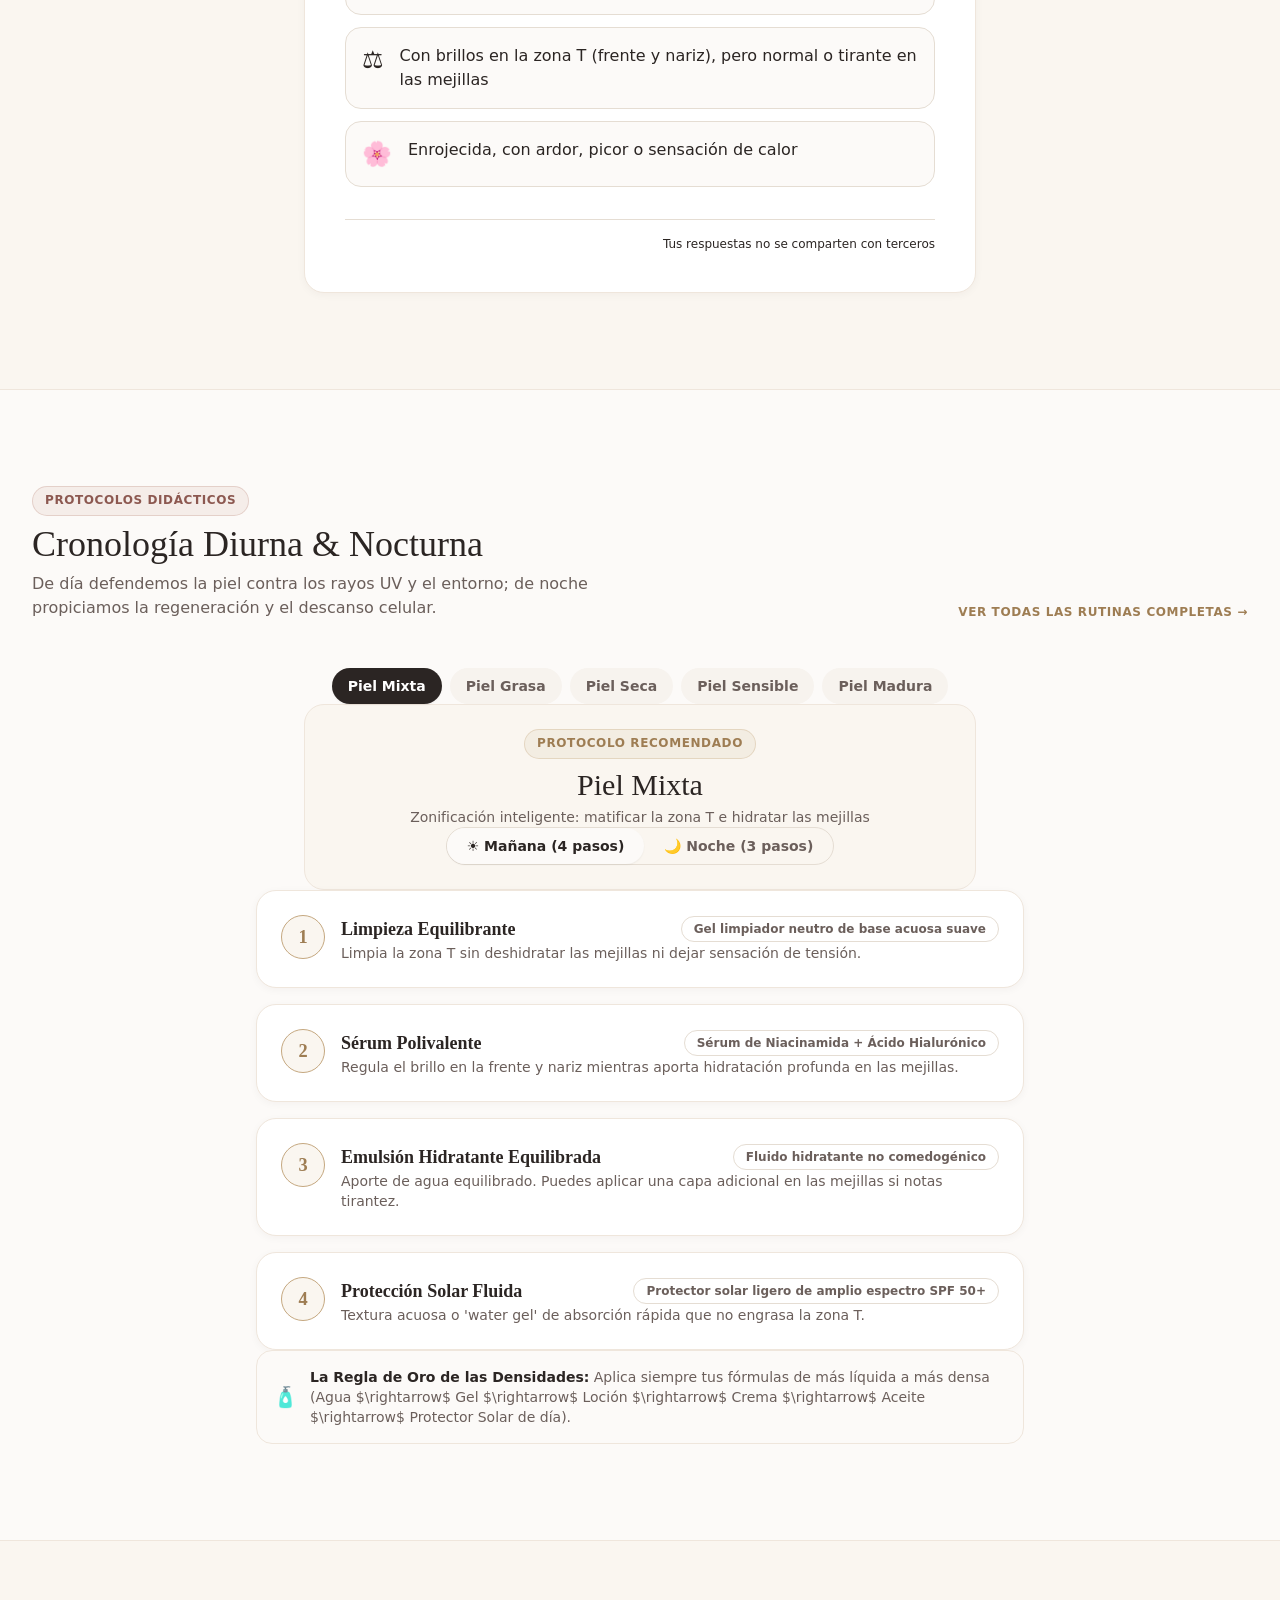
==== commit c6bd27ad: "feat(welcome): presentacion animada publicitaria premium spa facial para DIVA-LASHE'S" ====
--- a/index.html
+++ b/index.html
@@ -8,23 +8,23 @@
   <link rel="canonical" href="https://diva-lashes.com/">
   
   <!-- Estilos Base & Utilidades (100% Autónomo y de Carga Inmediata) -->
-  <link rel="stylesheet" href="css/tailwind-local.css?v=3.2">
-  <link rel="stylesheet" href="css/styles.css?v=3.2">
+  <link rel="stylesheet" href="css/tailwind-local.css?v=3.3">
+  <link rel="stylesheet" href="css/styles.css?v=3.3">
 </head>
 <body class="bg-[#FCFAF8] text-[#2B2523] flex flex-col min-h-screen">
 
   <!-- ============================================== -->
-  <!-- ENCABEZADO CON LA MARCA diva-lashe's & NAVEGACIÓN -->
+  <!-- ENCABEZADO CON LA MARCA DIVA-LASHE'S & NAVEGACIÓN -->
   <!-- ============================================== -->
   <header class="header-glass sticky top-0 z-40 transition-all duration-300">
     <div class="max-w-7xl mx-auto px-4 sm:px-6 lg:px-8">
       <div class="flex items-center justify-between h-20 sm:h-24">
         
-        <!-- Logotipo de la Marca diva-lashe's -->
+        <!-- Logotipo de la Marca DIVA-LASHE'S -->
         <a href="index.html" class="flex flex-col text-left group">
           <div class="flex items-center gap-1.5">
             <span class="font-serif text-2xl sm:text-3xl font-semibold tracking-wide text-[#2B2523] group-hover:text-[#9E7D53] transition-colors">
-              diva-lashe's
+              DIVA-LASHE'S
             </span>
             <span class="inline-block w-2 h-2 rounded-full bg-[#E8D3CC] group-hover:bg-[#C5A880] transition-colors"></span>
           </div>
@@ -36,7 +36,7 @@
         <!-- Menú de Navegación Principal Desktop -->
         <nav class="hidden xl:flex items-center space-x-6 text-sm font-medium text-[#6B5F5B]">
           <a href="index.html" class="text-[#2B2523] font-semibold border-b-2 border-[#C5A880] pb-1">Inicio</a>
-          <a href="#conoce-diva-lashes" class="hover:text-[#2B2523] transition-colors font-medium">Conoce diva-lashe's</a>
+          <a href="#conoce-diva-lashes" class="hover:text-[#2B2523] transition-colors font-medium">Conoce DIVA-LASHE'S</a>
           <a href="#rutinas-de-belleza" class="hover:text-[#2B2523] transition-colors font-semibold text-[#9E5B53]">Rutinas de Belleza</a>
           <a href="#conoce-tu-piel" class="hover:text-[#2B2523] transition-colors font-semibold text-[#9E7D53]">Conoce tu Piel</a>
           <a href="#ingredientes-que-debes-conocer" class="hover:text-[#2B2523] transition-colors">Ingredientes</a>
@@ -71,7 +71,7 @@
     <div>
       <div class="flex justify-between items-center pb-6 border-b border-[#EFE6DC]">
         <div>
-          <span class="font-serif text-2xl font-semibold text-[#2B2523]">diva-lashe's</span>
+          <span class="font-serif text-2xl font-semibold text-[#2B2523]">DIVA-LASHE'S</span>
           <span class="text-[0.65rem] tracking-[0.2em] uppercase text-[#9E7D53] block">Facial Beauty & Skincare</span>
         </div>
         <button id="mobile-menu-close" class="p-2 text-[#2B2523] hover:text-[#9E7D53]" aria-label="Cerrar menú">
@@ -83,7 +83,7 @@
 
       <nav class="flex flex-col space-y-3.5 py-6 text-base font-medium text-[#2B2523]">
         <a href="index.html" class="text-[#9E7D53] font-semibold">Inicio</a>
-        <a href="#conoce-diva-lashes" class="hover:text-[#9E7D53] transition-colors font-medium">💖 Conoce diva-lashe's</a>
+        <a href="#conoce-diva-lashes" class="hover:text-[#9E7D53] transition-colors font-medium">💖 Conoce DIVA-LASHE'S</a>
         <a href="#rutinas-de-belleza" class="hover:text-[#9E7D53] transition-colors font-bold text-[#9E5B53]">🌸 Rutinas de Belleza (Mañana, Noche, Labios)</a>
         <a href="#conoce-tu-piel" class="hover:text-[#9E7D53] transition-colors font-bold text-[#9E7D53]">✨ Conoce tu Piel (5 Tipos & Consejos)</a>
         <a href="#ingredientes-que-debes-conocer" class="hover:text-[#9E7D53] transition-colors font-medium">🌿 Ingredientes que debes conocer</a>
@@ -144,39 +144,41 @@
           <span class="text-xs font-semibold uppercase tracking-[0.2em] text-[#9E5B53]">🌸 Belleza • Cuidado • Amor Propio</span>
         </div>
 
-        <!-- Marco animado principal: GIF real con el nombre diva-lashe's y efectos -->
+        <!-- Marco animado principal: Animación de lujo con el nombre DIVA-LASHE'S y escena spa -->
         <div class="welcome-animation-wrapper mx-auto max-w-2xl mb-8 relative">
           
           <!-- Resplandor exterior suave con efecto pulso -->
           <div class="absolute -inset-3 rounded-[2rem] bg-gradient-to-tr from-[#E8D3CC] via-[#FAF2EE] to-[#E5CCA8] blur-lg opacity-80 -z-10 animate-pulse-gentle"></div>
           
           <div class="welcome-media-card relative rounded-[1.75rem] overflow-hidden border-2 border-white shadow-2xl bg-white/95">
-            <!-- Archivo GIF animado real incorporado en los recursos del proyecto -->
+            <!-- Archivo GIF animado publicitario real de spa facial con DIVA-LASHE'S -->
             <img 
-              src="assets/images/diva_lashes_welcome.gif?v=3.2" 
-              alt="Presentación animada de bienvenida para diva-lashe's con pétalos de rosa y destellos"
+              src="assets/images/diva_lashes_spa_welcome.gif?v=3.3" 
+              alt="Presentación animada publicitaria premium para DIVA-LASHE'S - Tratamiento facial y spa de lujo"
               class="w-full h-auto object-cover block mx-auto select-none"
               width="640"
               height="360"
               loading="eager"
             >
-          </div>
-
-        </div>
-
-        <!-- Texto de bienvenida estructurado según Prompt 9 -->
+            <!-- Overlay cinematográfico de destello de luz continuo -->
+            <div class="media-cinematic-overlay" aria-hidden="true"></div>
+          </div>
+
+        </div>
+
+        <!-- Texto de bienvenida estructurado con el nombre oficial DIVA-LASHE'S -->
         <div class="welcome-text-content max-w-2xl mx-auto">
           
-          <!-- Nombre animado destacado con efecto shimmer de luz -->
+          <!-- Nombre oficial destacado con efecto shimmer de luz en mayúsculas -->
           <div class="brand-title-container mb-3">
             <h1 class="brand-animated-name font-serif text-4xl sm:text-5xl lg:text-6xl font-medium tracking-tight">
-              <span class="brand-text-shimmer">diva-lashe's</span>
+              <span class="brand-text-shimmer">DIVA-LASHE'S</span>
             </h1>
           </div>
 
           <!-- Mensaje principal solicitado -->
           <h2 class="font-serif text-2xl sm:text-3xl text-[#2B2523] font-medium mb-3">
-            Bienvenida a <span class="text-[#9E5B53] font-semibold">diva-lashe's</span>
+            Bienvenida a <span class="text-[#9E5B53] font-semibold">DIVA-LASHE'S</span>
           </h2>
 
           <p class="text-base sm:text-lg text-[#6B5F5B] font-serif italic mb-2">
@@ -210,7 +212,7 @@
     </section>
 
     <!-- =================================================================== -->
-    <!-- 2. SECCIÓN: CONOCE diva-lashe's (PRESENTACIÓN DEL NEGOCIO)         -->
+    <!-- 2. SECCIÓN: CONOCE DIVA-LASHE'S (PRESENTACIÓN DEL NEGOCIO)         -->
     <!-- =================================================================== -->
     <section id="conoce-diva-lashes" class="py-16 sm:py-20 bg-[#FCFAF8] border-b border-[#EFE6DC] scroll-mt-20">
       <div class="max-w-6xl mx-auto px-4 sm:px-6 lg:px-8">
@@ -218,10 +220,10 @@
         <div class="text-center max-w-3xl mx-auto mb-12">
           <span class="badge-blush mb-2">✦ Nuestra Filosofía</span>
           <h2 class="font-serif text-3xl sm:text-4xl text-[#2B2523] font-medium">
-            Conoce <span class="text-gold-gradient font-semibold italic">diva-lashe's</span>
+            Conoce <span class="text-gold-gradient font-semibold italic">DIVA-LASHE'S</span>
           </h2>
           <p class="text-base sm:text-lg text-[#6B5F5B] mt-4 leading-relaxed">
-            En <strong>diva-lashe's</strong> creemos que cada persona merece un momento para cuidarse y sentirse bien. Queremos acompañarte con servicios de belleza y cuidado personal en un ambiente delicado, acogedor y pensado para ti.
+            En <strong>DIVA-LASHE'S</strong> creemos que cada persona merece un momento para cuidarse y sentirse bien. Queremos acompañarte con servicios de belleza y cuidado personal en un ambiente delicado, acogedor y pensado para ti.
           </p>
         </div>
 
--- a/css/styles.css
+++ b/css/styles.css
@@ -641,10 +641,49 @@
   .welcome-orb,
   .brand-text-shimmer,
   .sparkle-particle,
-  .animate-pulse-gentle {
+  .animate-pulse-gentle,
+  .media-cinematic-overlay,
+  .welcome-media-card img {
     animation: none !important;
     transform: none !important;
   }
 }
 
-
+/* ==========================================================================
+   PROMPT 10 — ANIMACIÓN PUBLICITARIA SPA PREMIUM PARA DIVA-LASHE'S
+   ========================================================================== */
+.welcome-media-card {
+  position: relative;
+  isolation: isolate;
+}
+
+.welcome-media-card img {
+  display: block;
+  width: 100%;
+  height: auto;
+  transform-origin: center center;
+  animation: spaBreathing 10s ease-in-out infinite alternate;
+}
+
+@keyframes spaBreathing {
+  0% { transform: scale(1.0); }
+  100% { transform: scale(1.035); }
+}
+
+.media-cinematic-overlay {
+  position: absolute;
+  inset: 0;
+  pointer-events: none;
+  background: linear-gradient(115deg, transparent 20%, rgba(255, 255, 255, 0.28) 45%, rgba(254, 243, 199, 0.35) 50%, rgba(255, 255, 255, 0.28) 55%, transparent 80%);
+  background-size: 250% 100%;
+  animation: lightSweep 7s cubic-bezier(0.4, 0, 0.2, 1) infinite;
+  mix-blend-mode: overlay;
+  z-index: 2;
+}
+
+@keyframes lightSweep {
+  0% { background-position: -150% 0; }
+  45%, 100% { background-position: 150% 0; }
+}
+
+
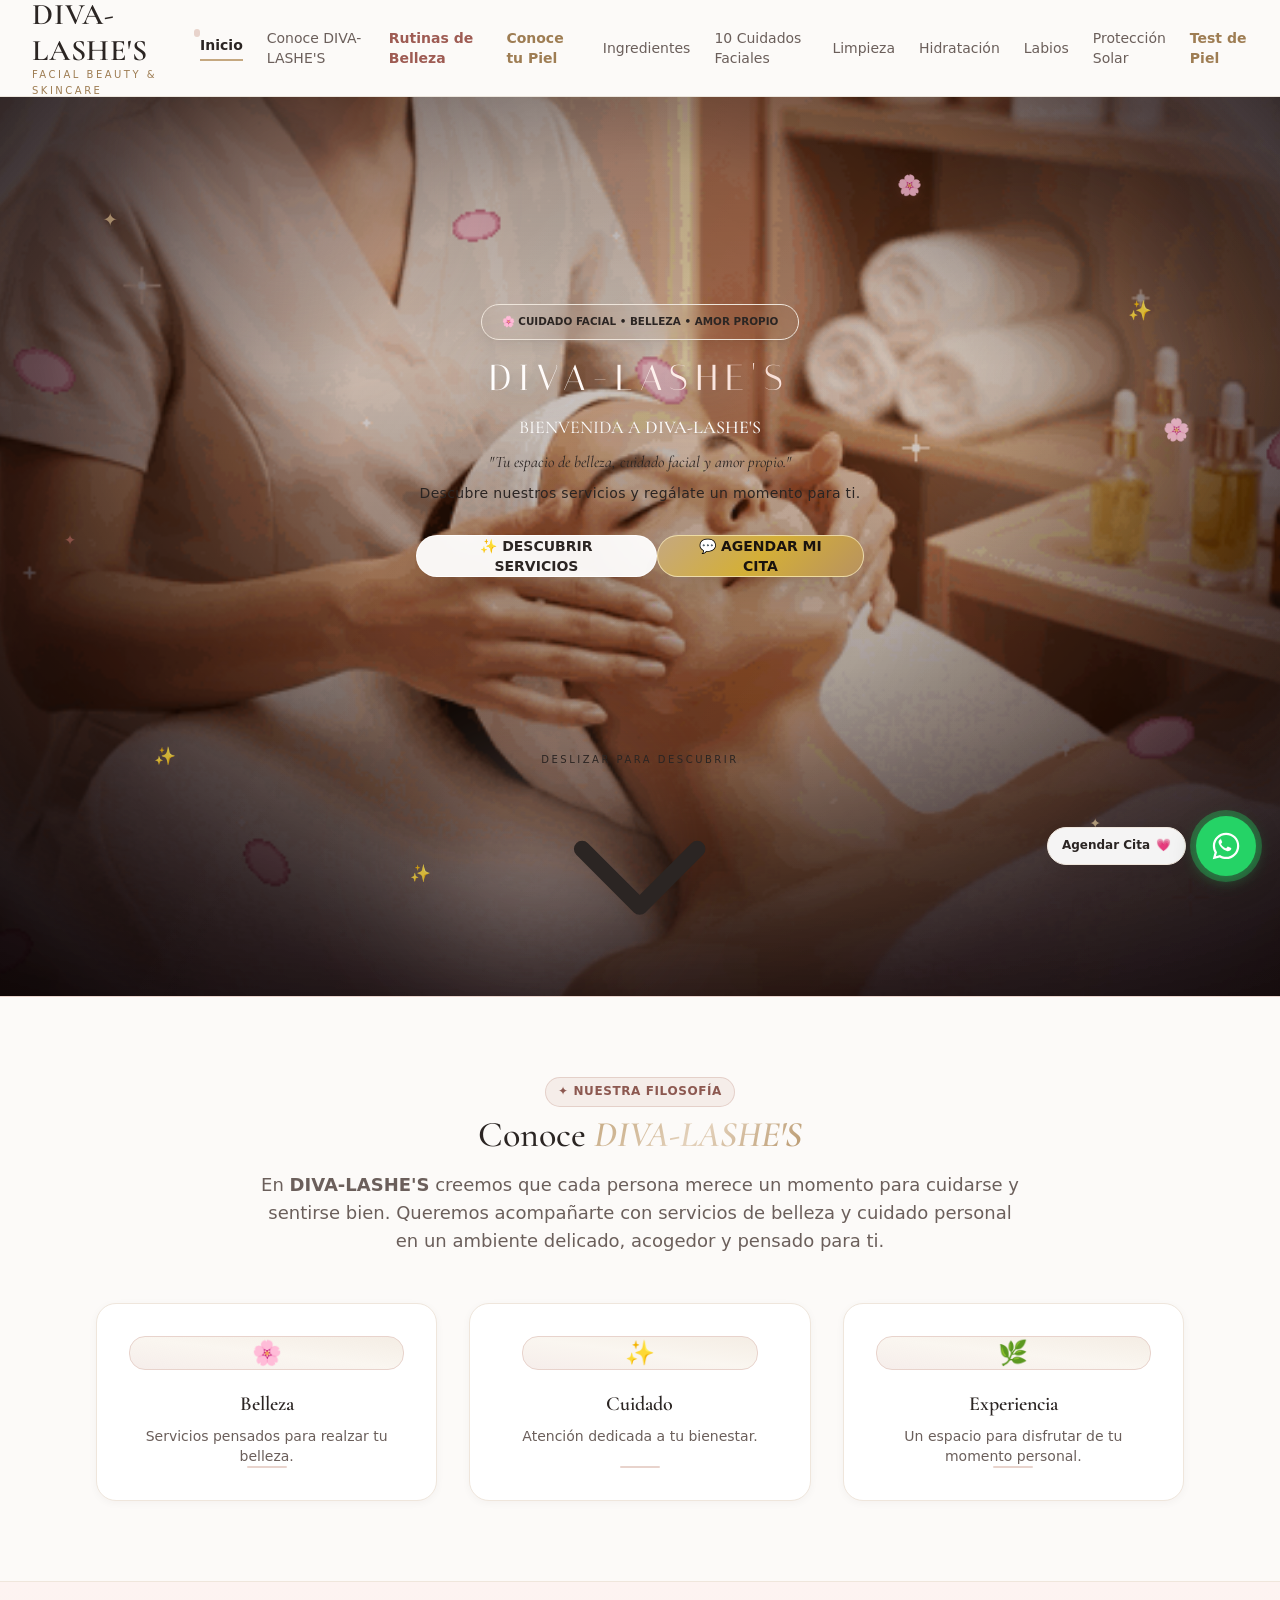
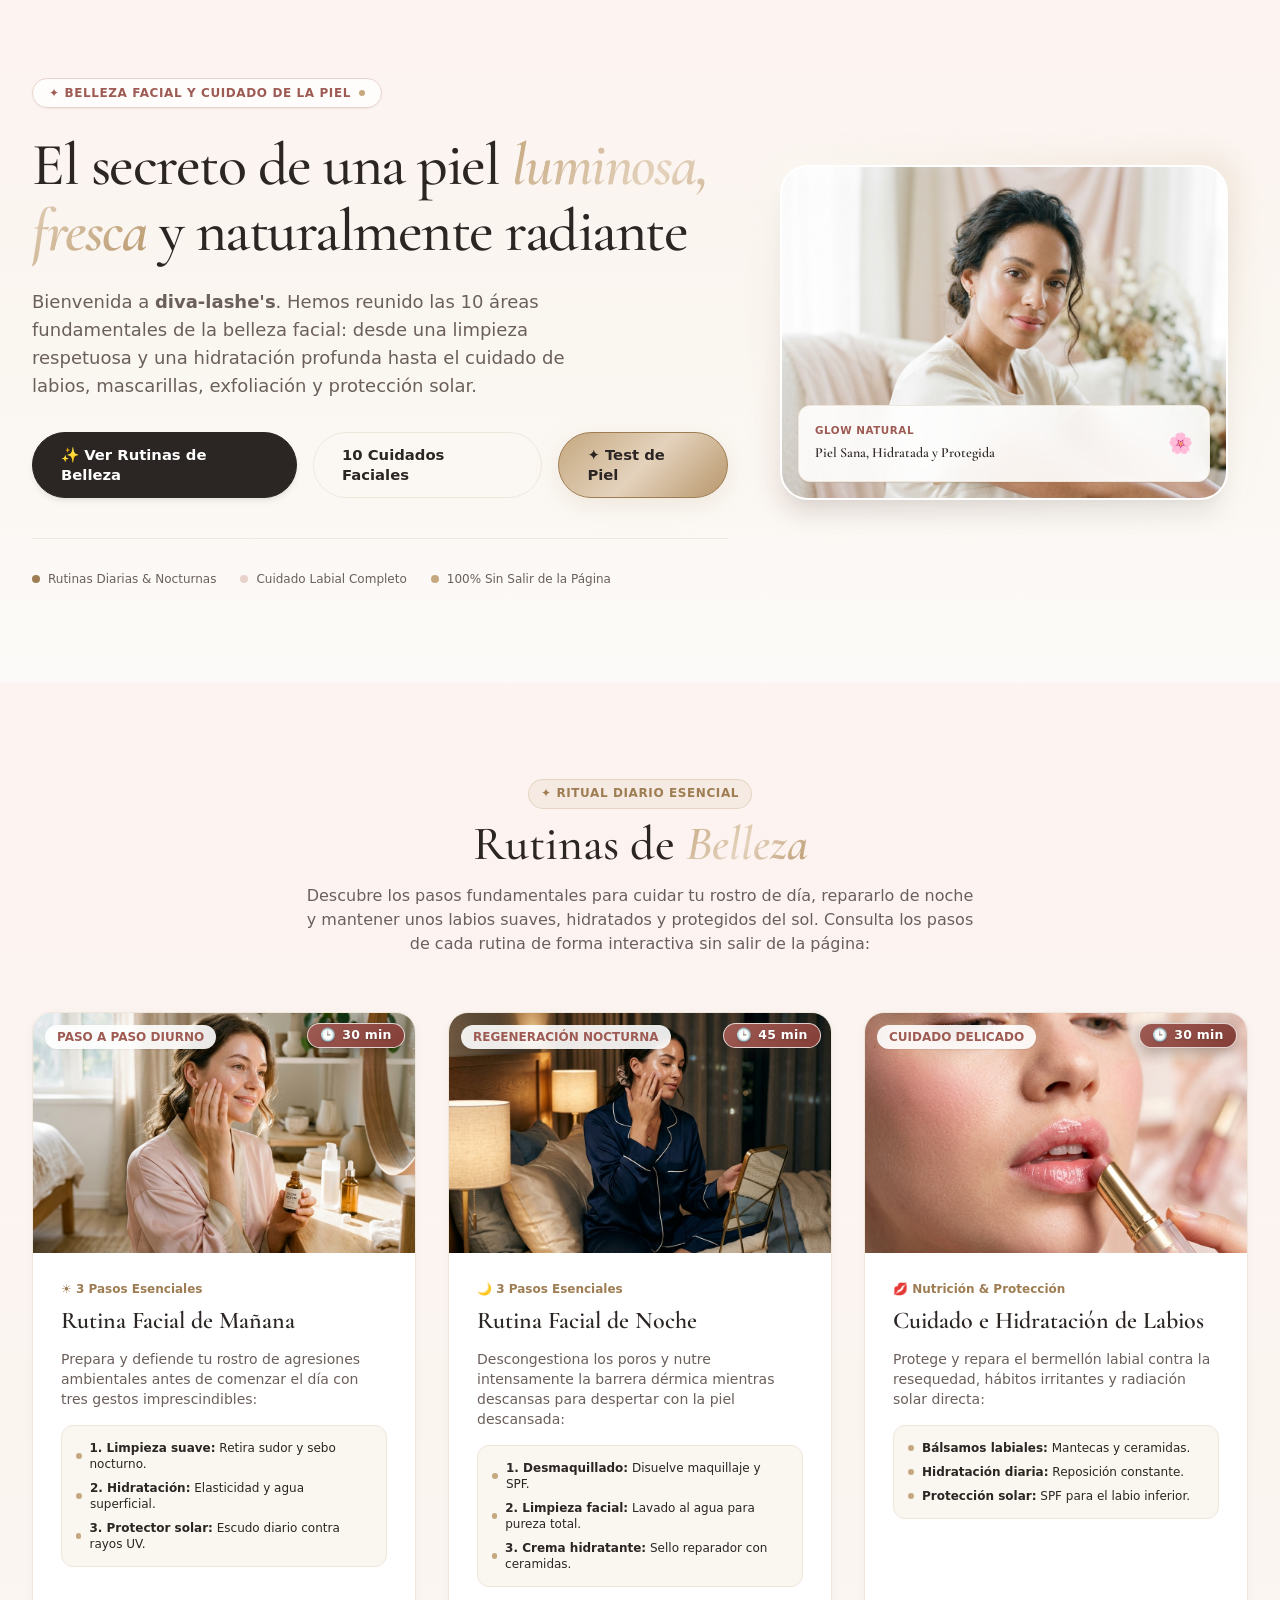
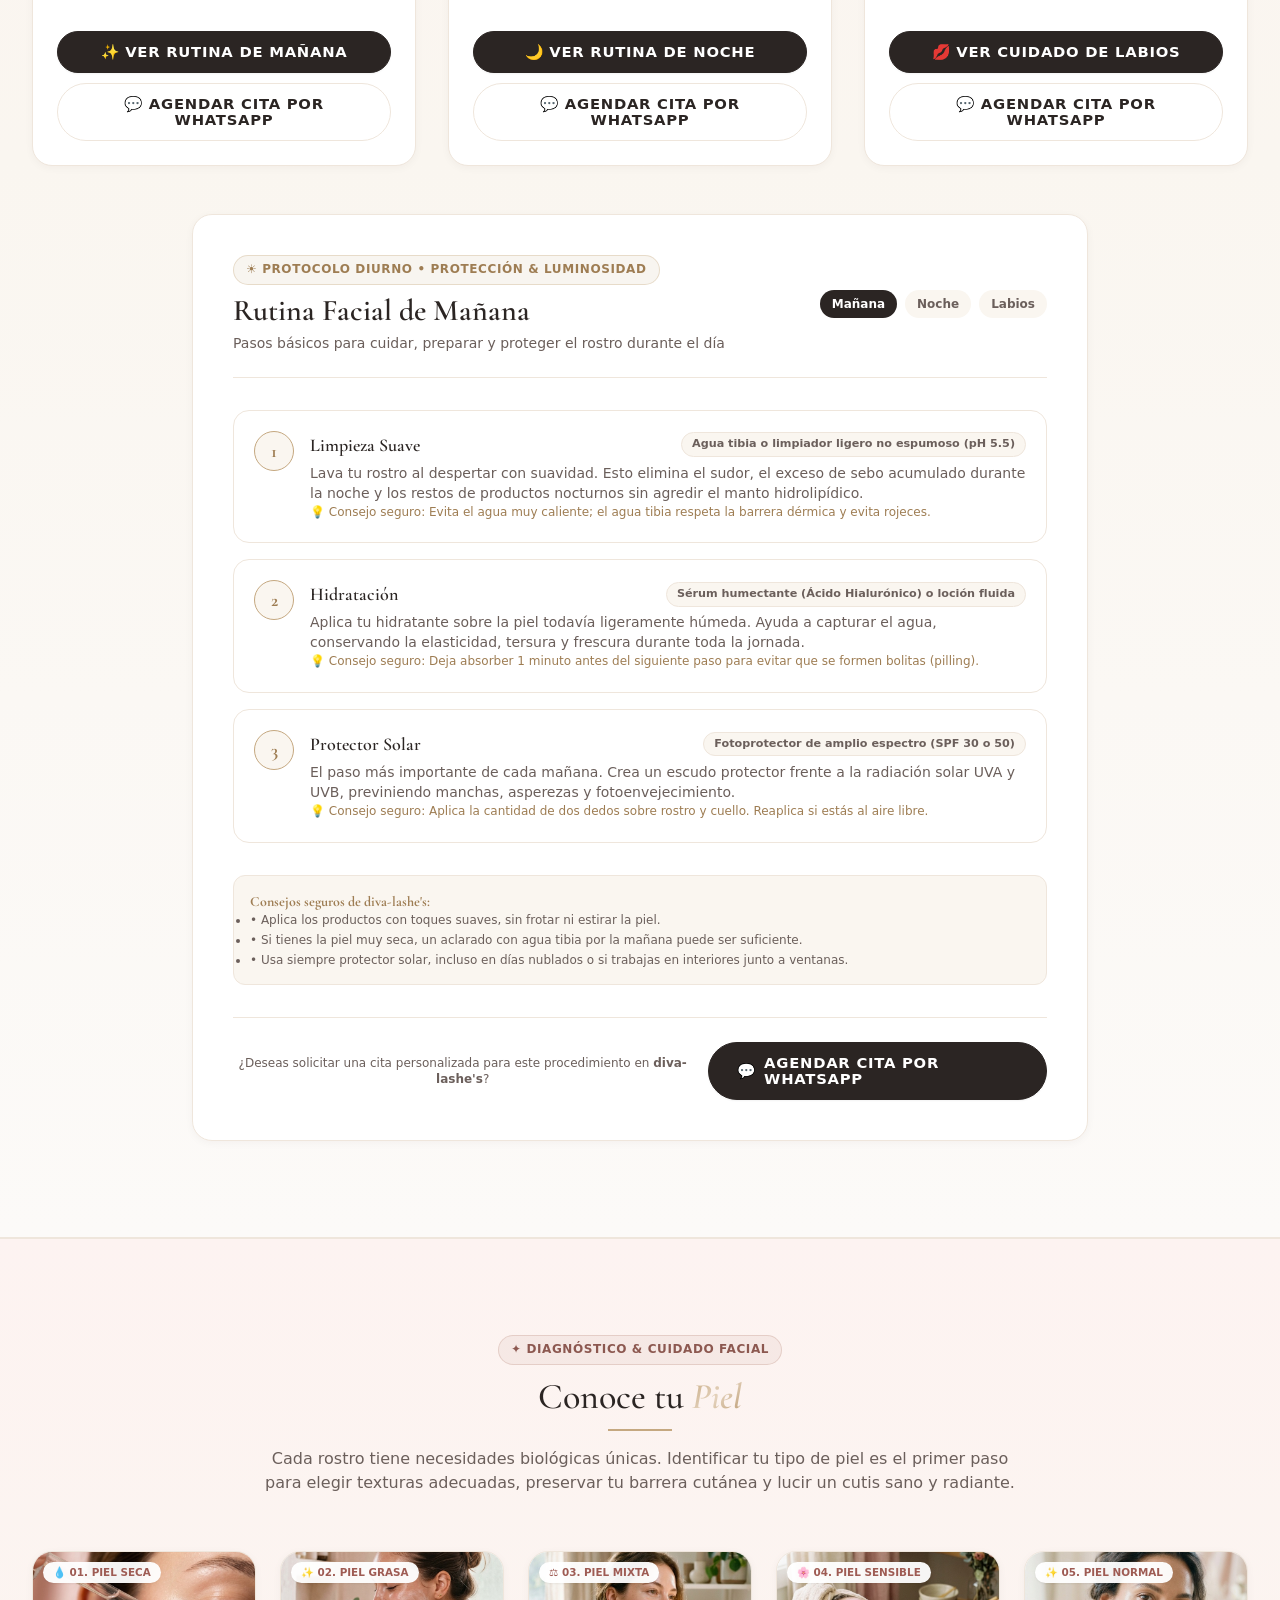
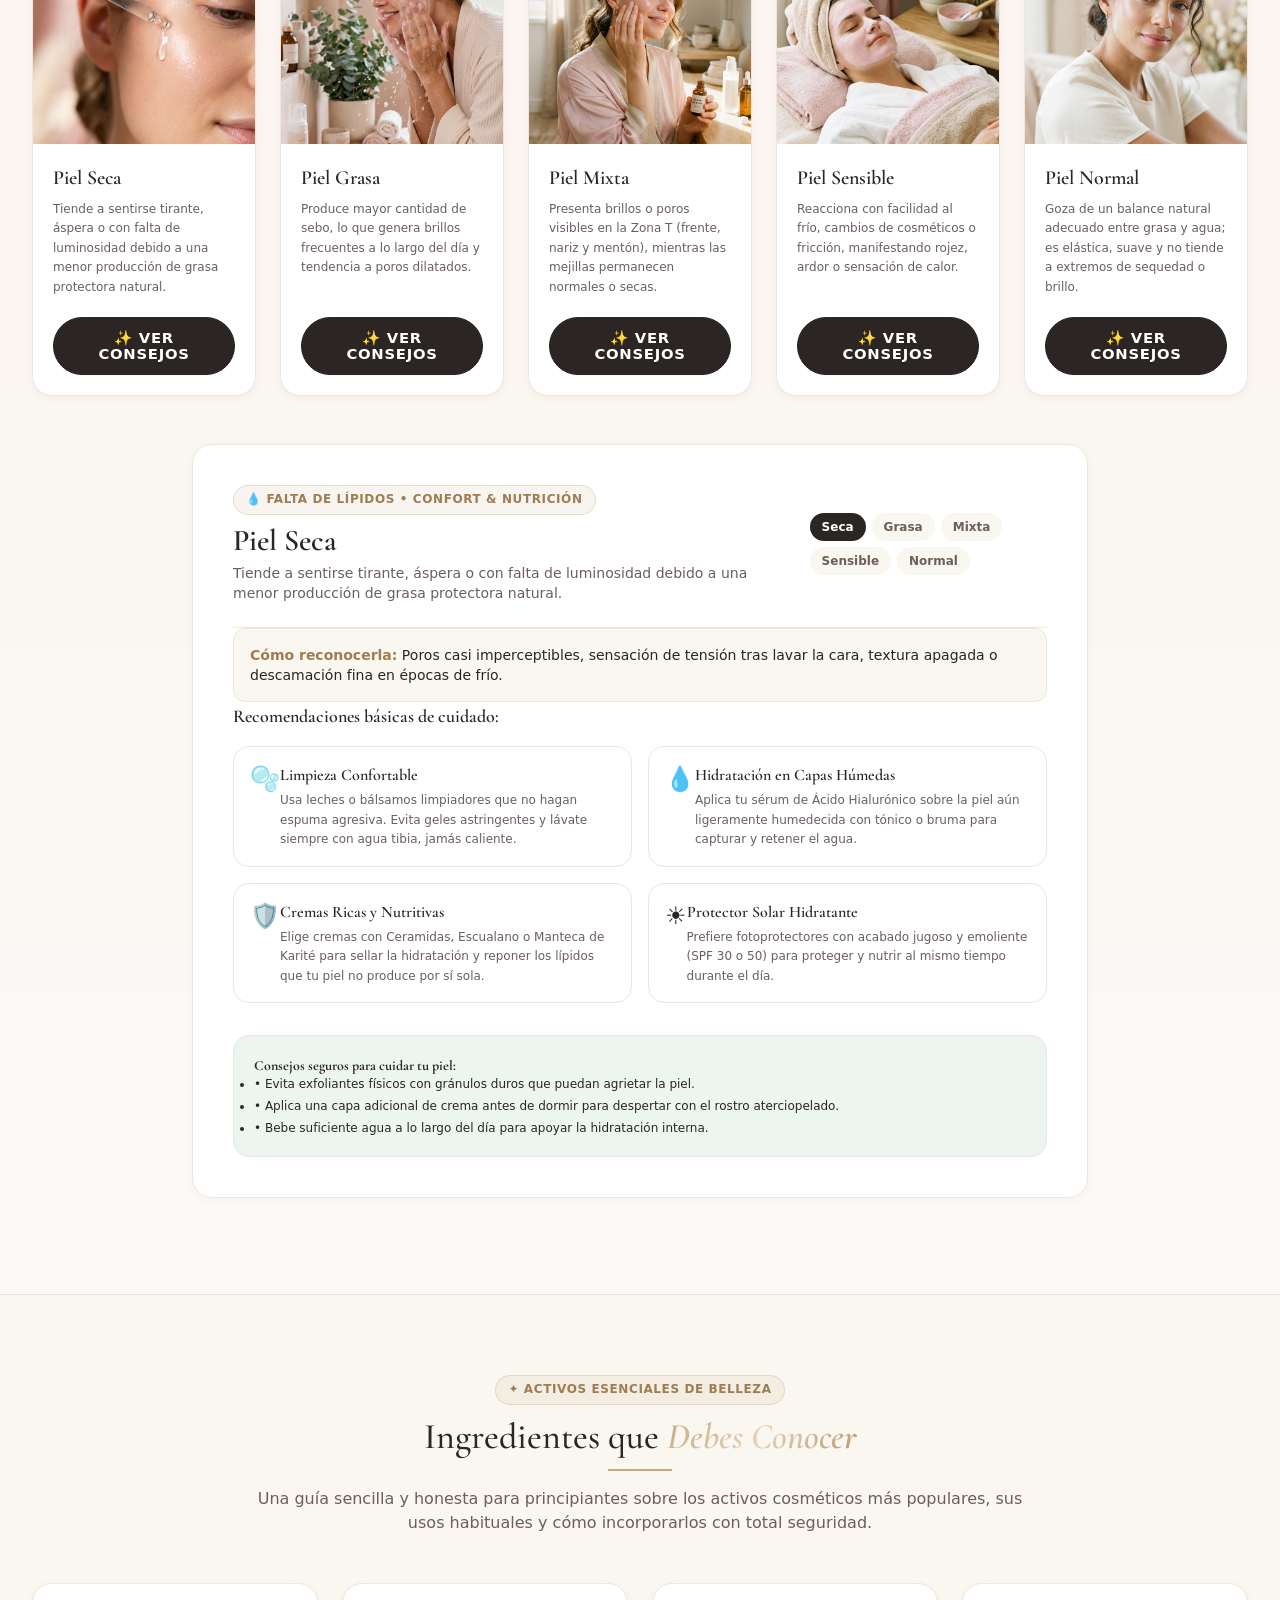
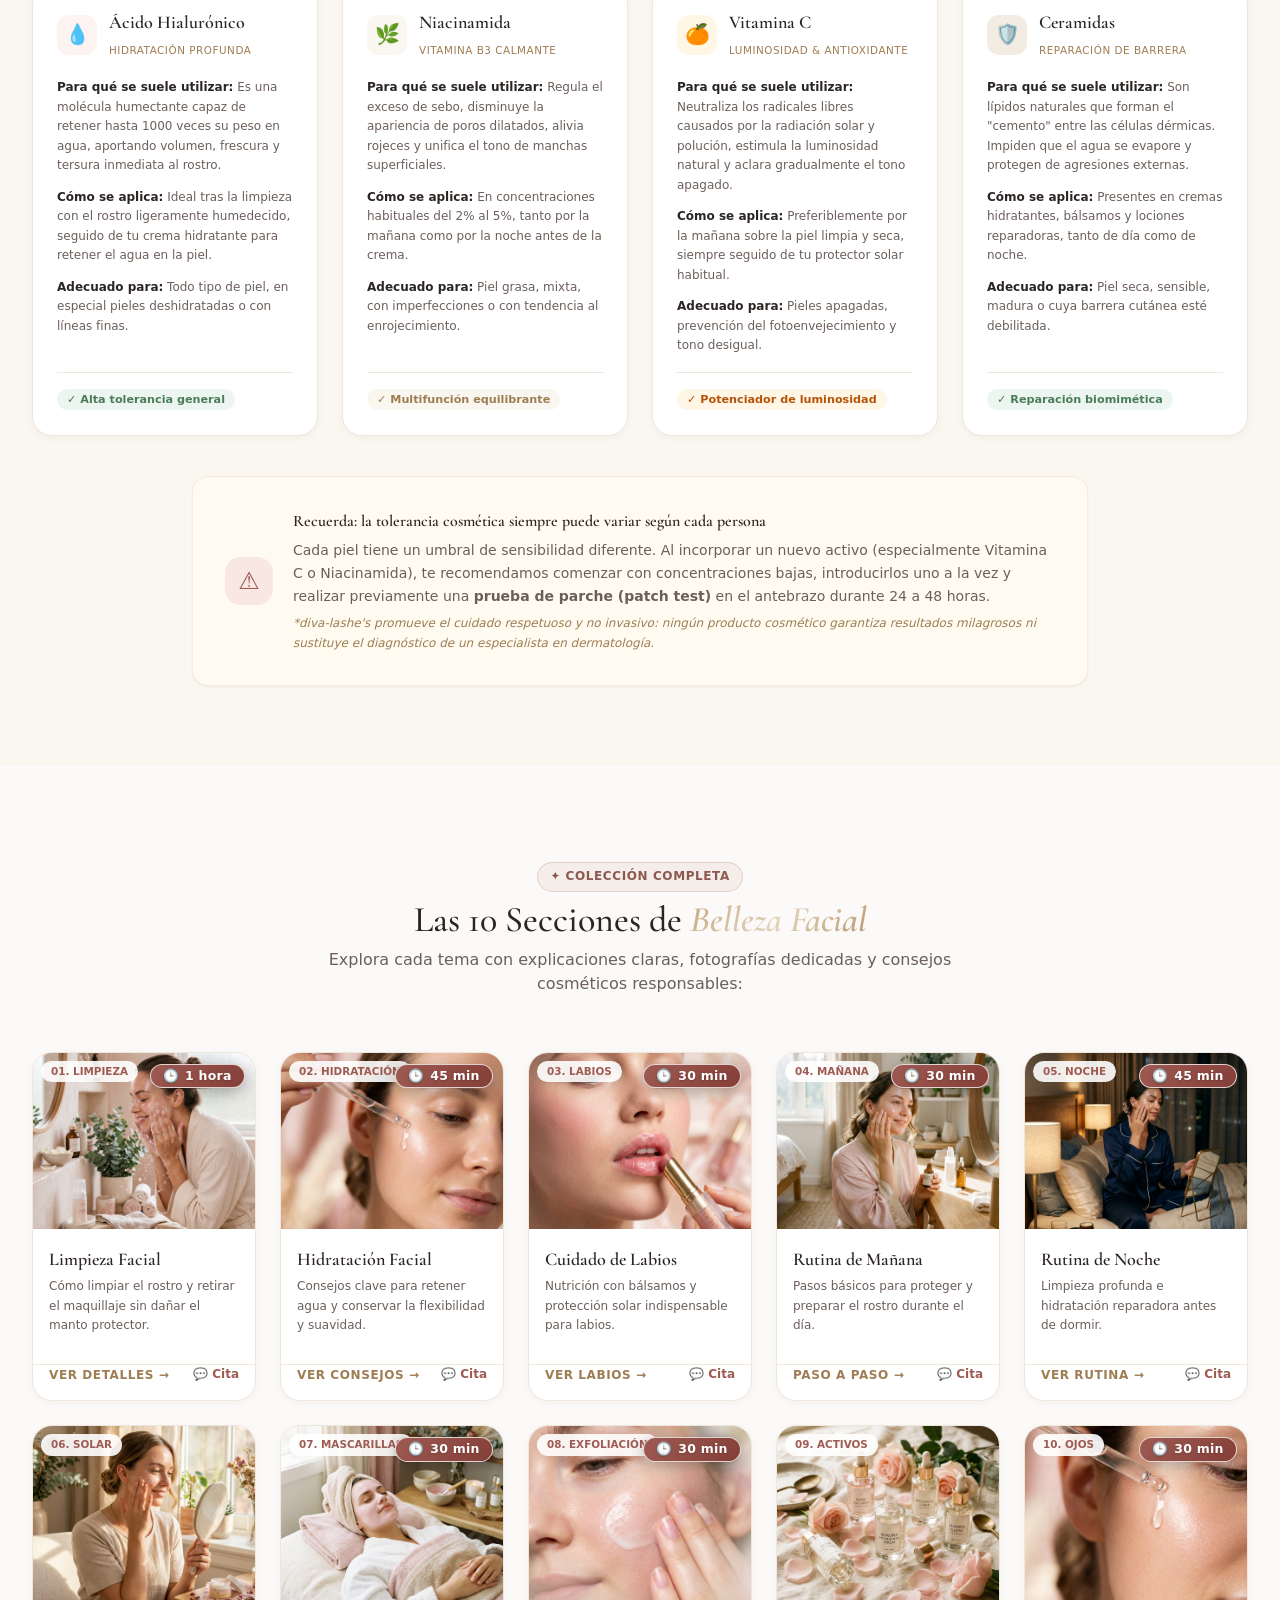
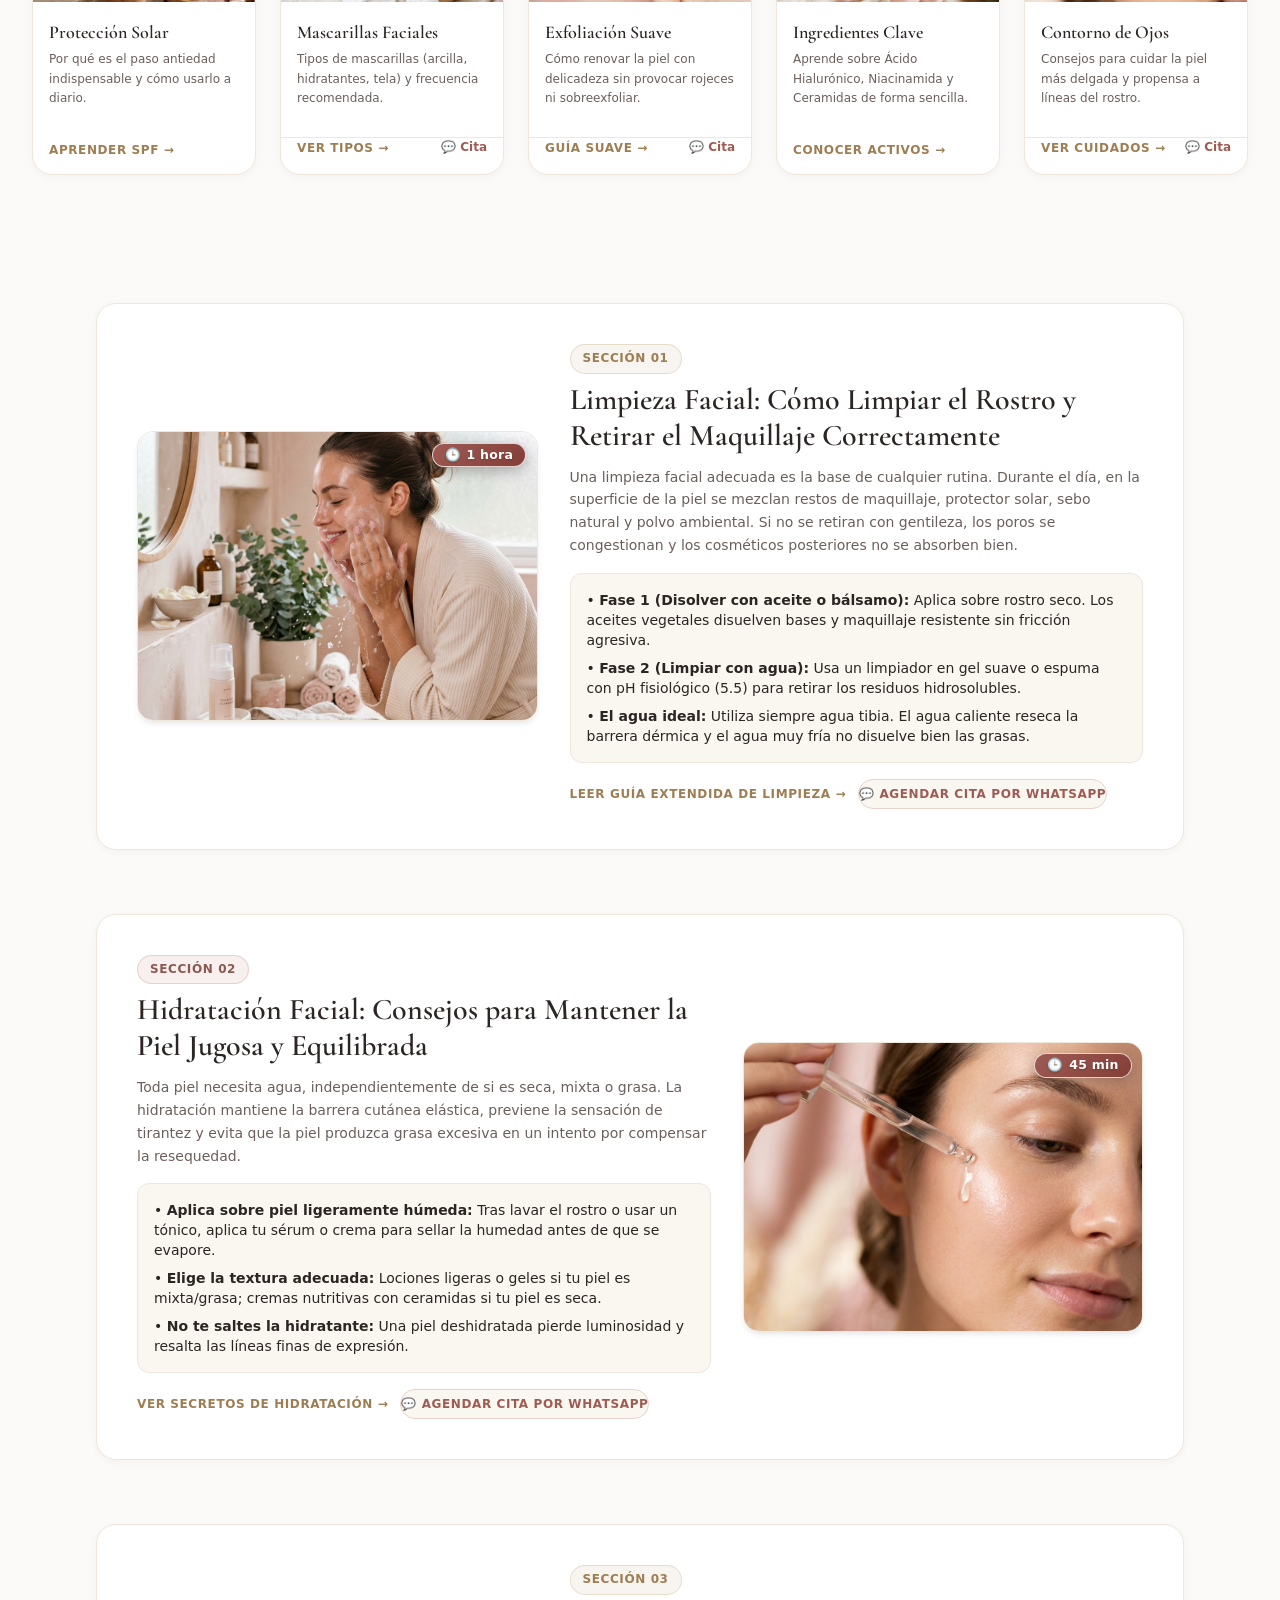
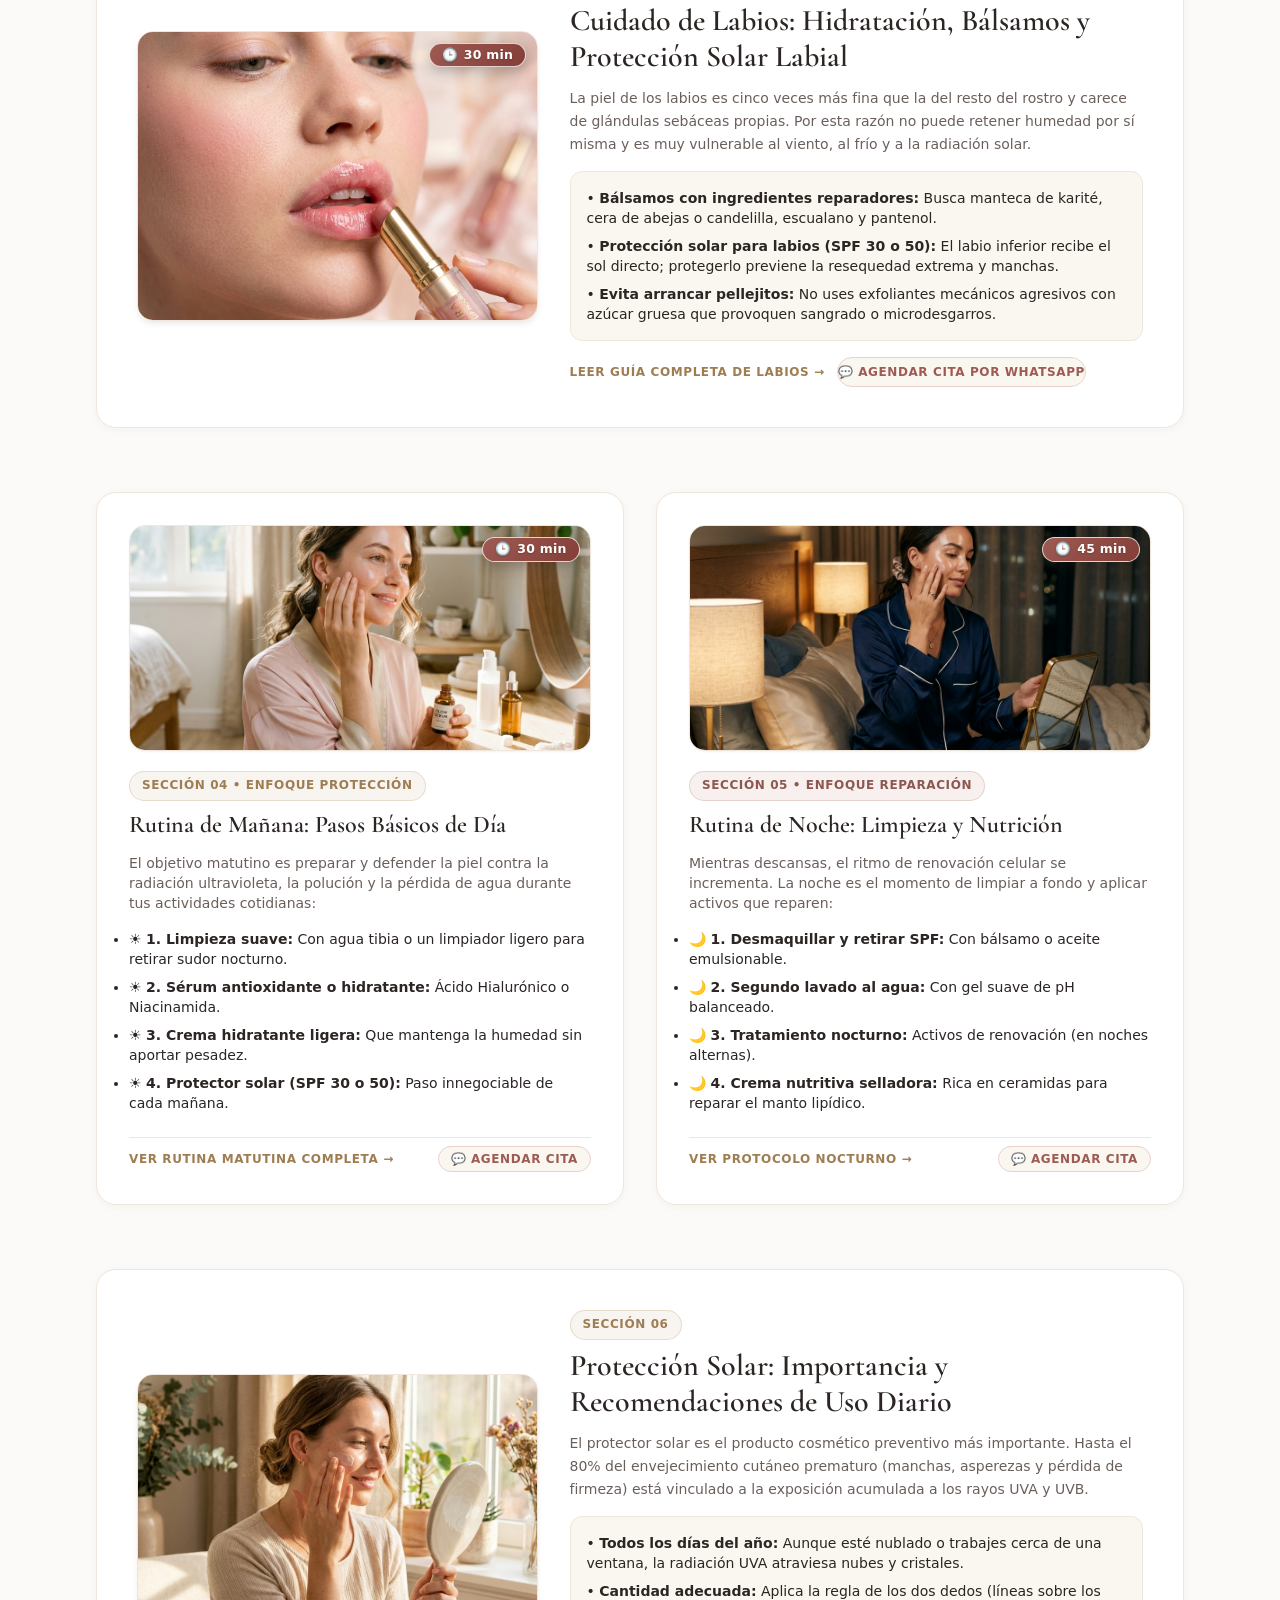
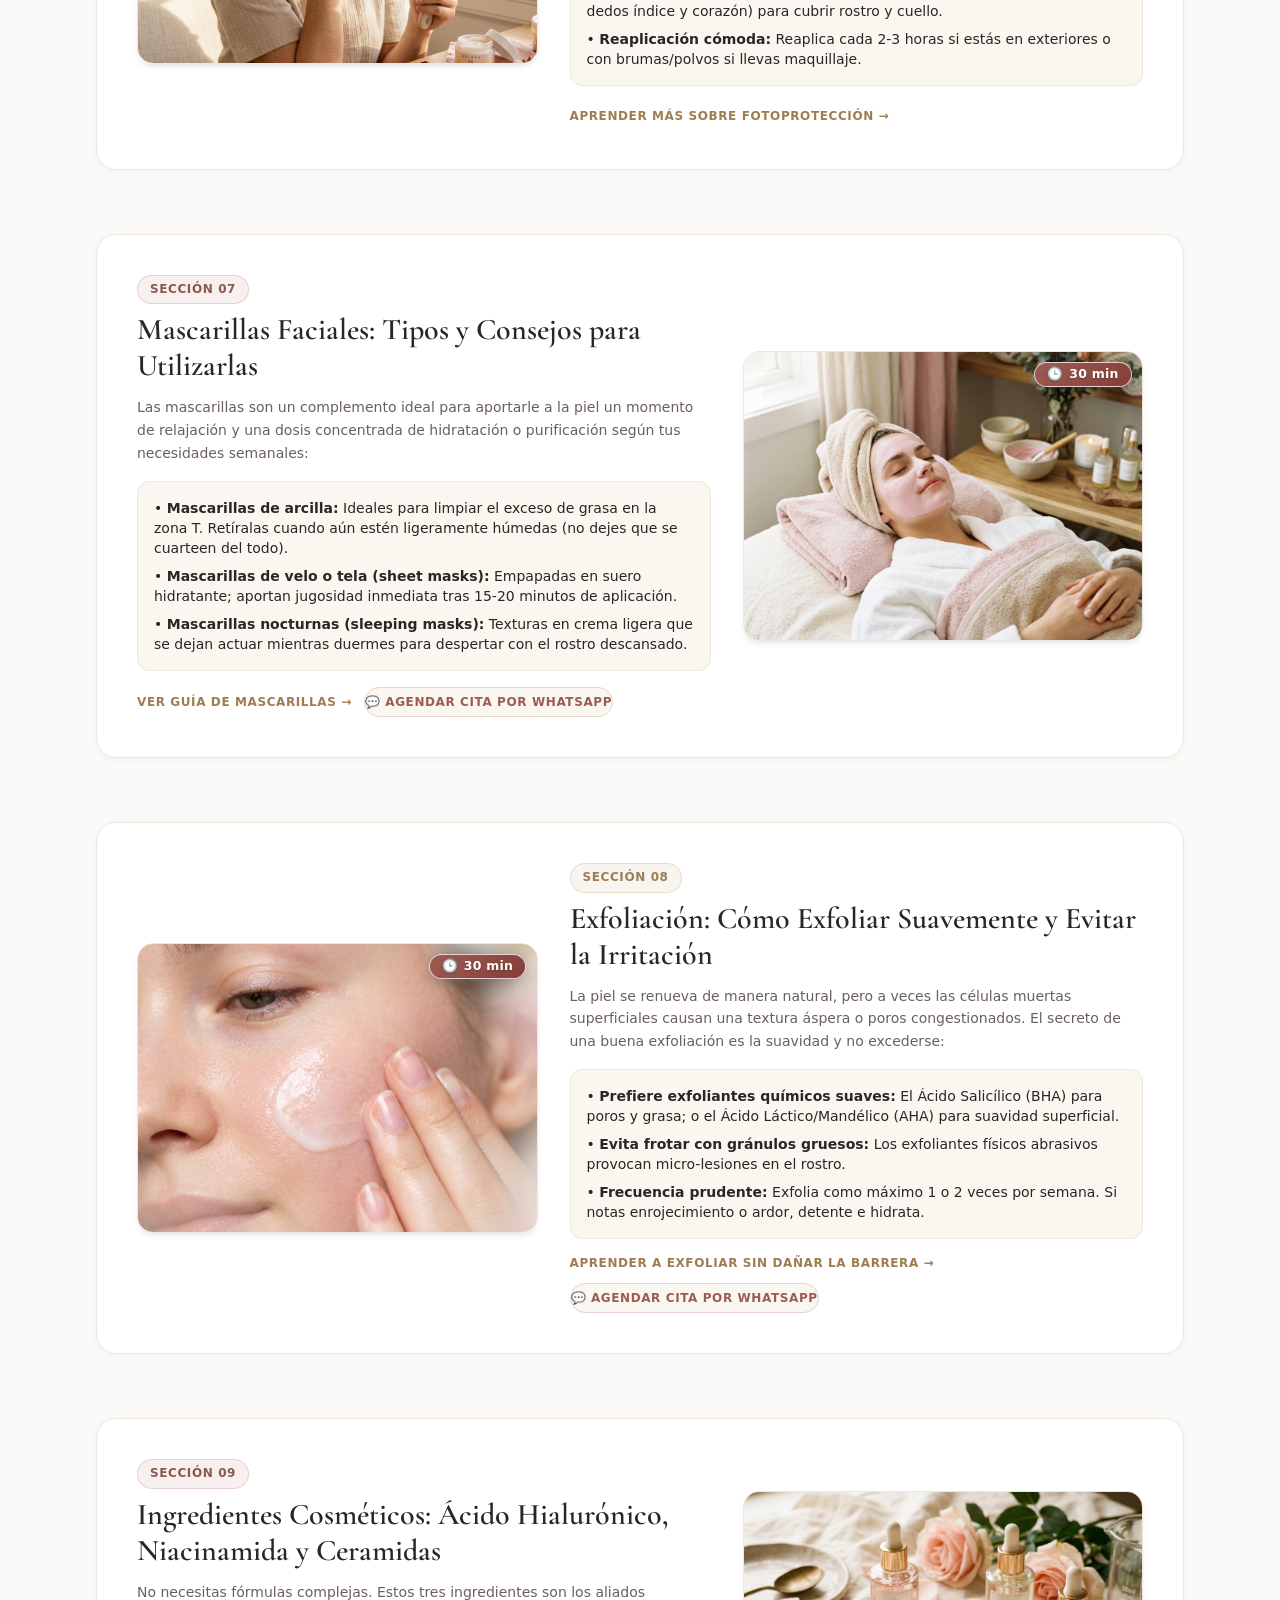
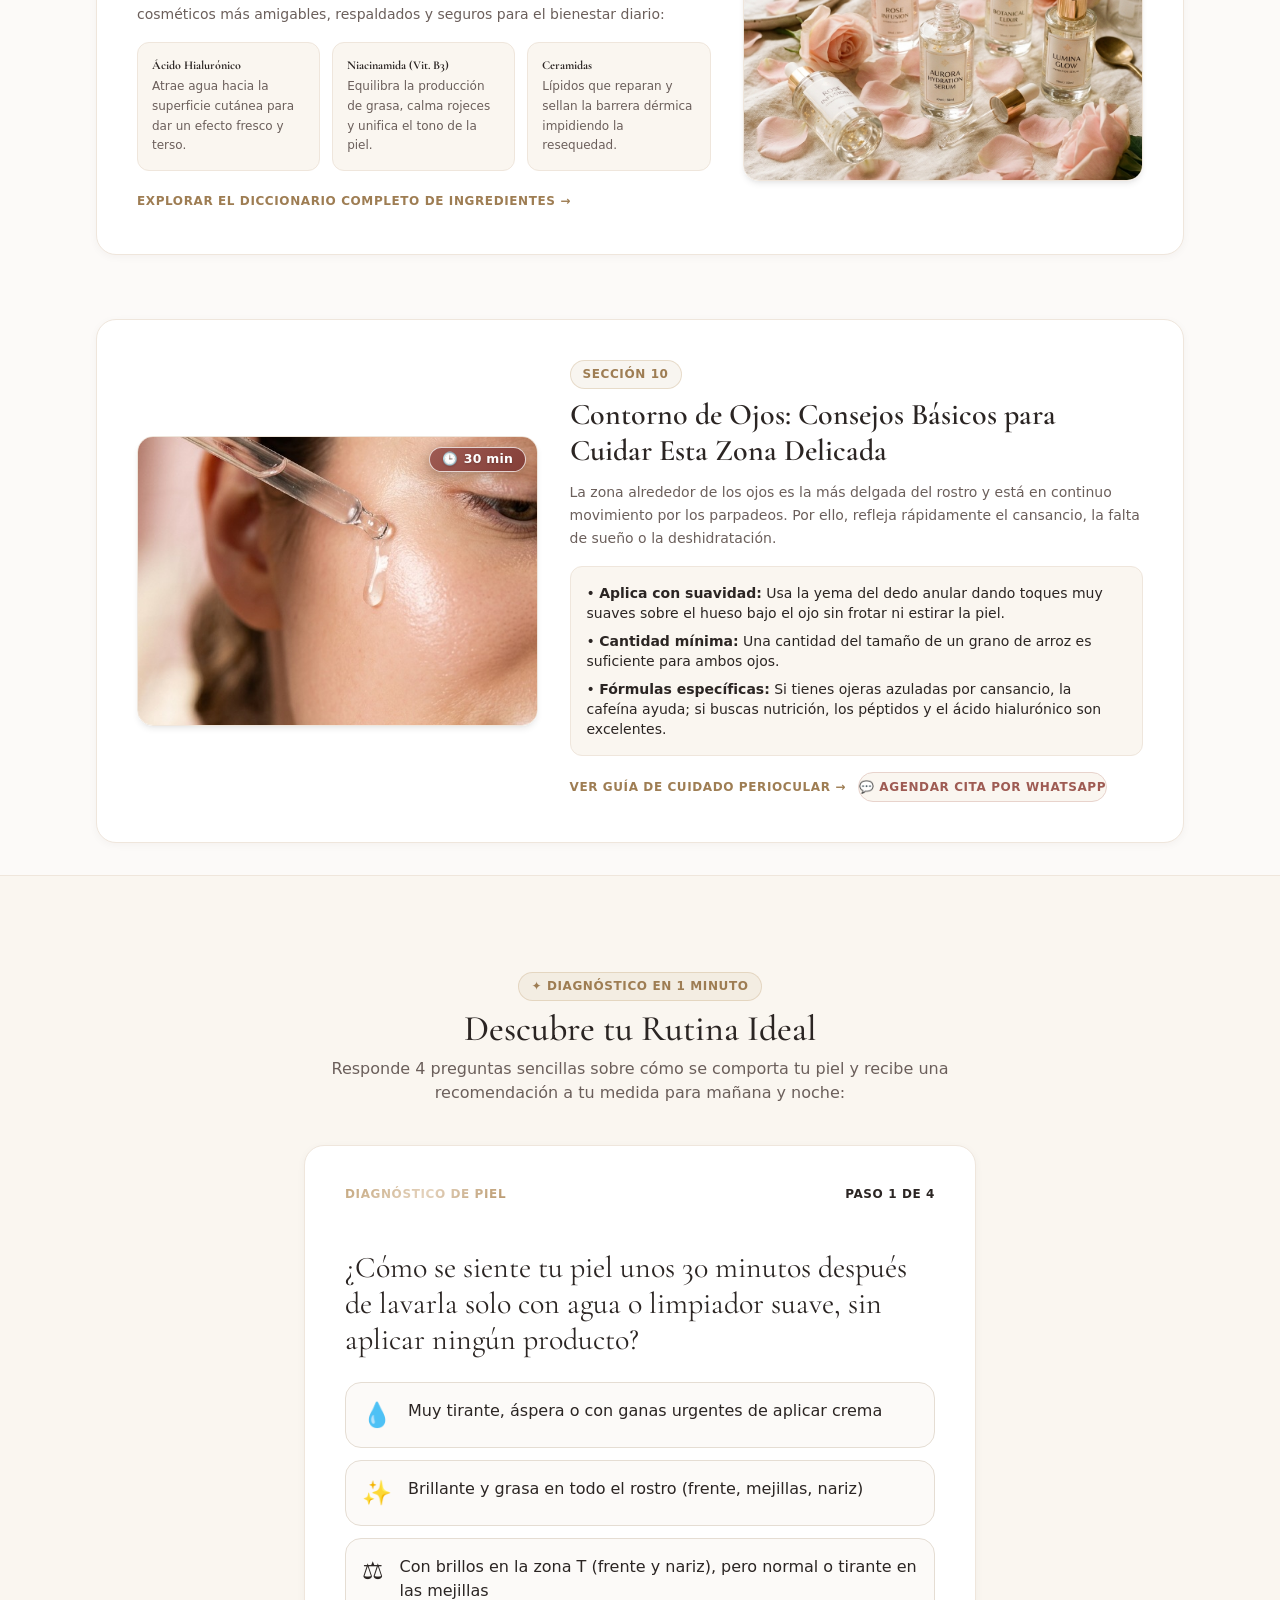
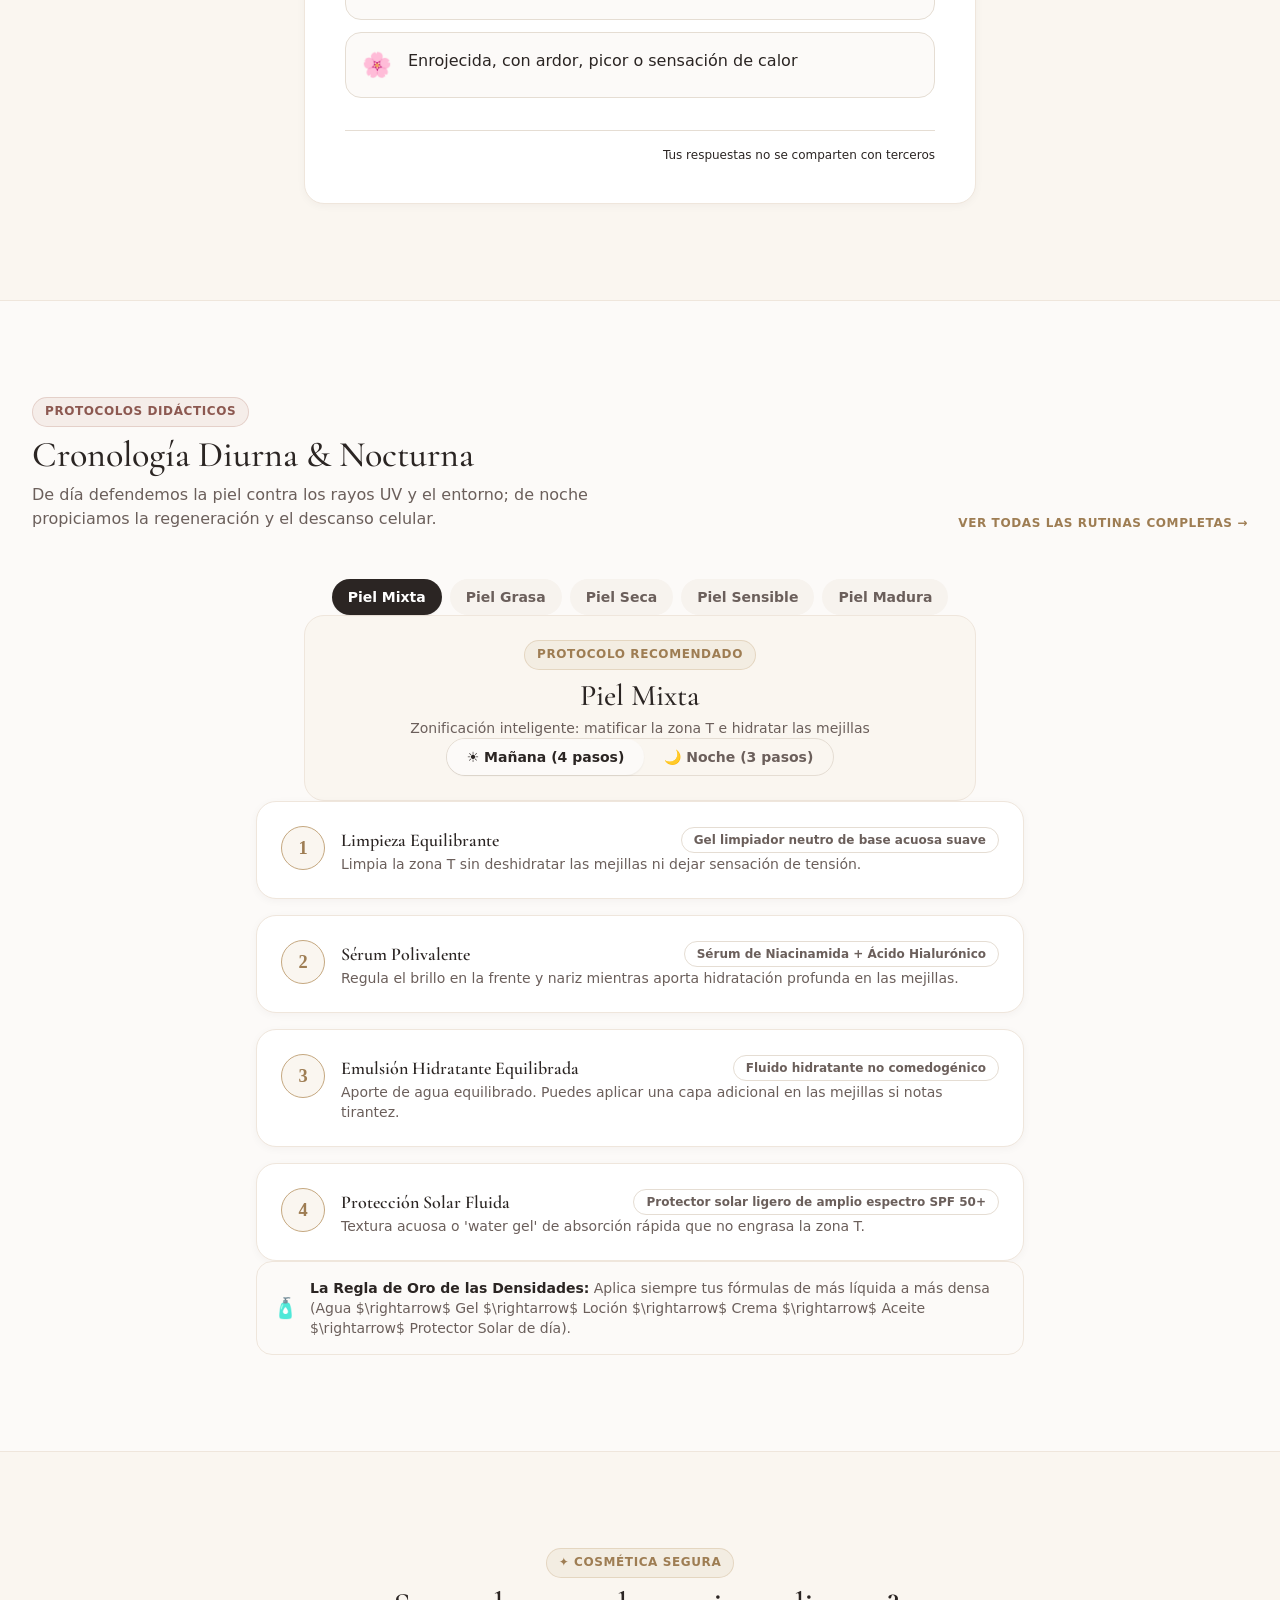
==== commit c653ebd9: "feat: portada animada a pantalla completa de borde a borde y tipografia Italiana para DIVA-LASHE'S" ====
--- a/index.html
+++ b/index.html
@@ -3,13 +3,18 @@
 <head>
   <meta charset="UTF-8">
   <meta name="viewport" content="width=device-width, initial-scale=1.0">
-  <title>diva-lashe's | Belleza Facial y Cuidado de la Piel</title>
-  <meta name="description" content="diva-lashe's: Guía completa de belleza facial. Limpieza facial, hidratación profunda, cuidado de labios, rutinas de mañana y noche, protector solar, mascarillas, exfoliación e ingredientes.">
+  <title>DIVA-LASHE'S | Belleza Facial y Cuidado de la Piel</title>
+  <meta name="description" content="DIVA-LASHE'S: Guía completa de belleza facial. Limpieza facial, hidratación profunda, cuidado de labios, rutinas de mañana y noche, protector solar, mascarillas, exfoliación e ingredientes.">
   <link rel="canonical" href="https://diva-lashes.com/">
   
+  <!-- Tipografía de Alta Gama: Italiana, Cinzel, Cormorant Garamond y Montserrat -->
+  <link rel="preconnect" href="https://fonts.googleapis.com">
+  <link rel="preconnect" href="https://fonts.gstatic.com" crossorigin>
+  <link href="https://fonts.googleapis.com/css2?family=Cinzel:wght@400;600;700&family=Cormorant+Garamond:ital,wght@0,300;0,400;0,600;1,400&family=Italiana&family=Montserrat:wght@300;400;500;600&display=swap" rel="stylesheet">
+
   <!-- Estilos Base & Utilidades (100% Autónomo y de Carga Inmediata) -->
-  <link rel="stylesheet" href="css/tailwind-local.css?v=3.3">
-  <link rel="stylesheet" href="css/styles.css?v=3.3">
+  <link rel="stylesheet" href="css/tailwind-local.css?v=4.0">
+  <link rel="stylesheet" href="css/styles.css?v=4.0">
 </head>
 <body class="bg-[#FCFAF8] text-[#2B2523] flex flex-col min-h-screen">
 
@@ -114,101 +119,111 @@
   <main class="flex-grow">
 
     <!-- =================================================================== -->
-    <!-- 1. PRESENTACIÓN PRINCIPAL CON ANIMACIÓN (HERO GIF) - diva-lashe's  -->
+    <!-- 1. PORTADA ANIMADA A PANTALLA COMPLETA (FULLSCREEN HERO) - DIVA-LASHE'S -->
     <!-- =================================================================== -->
-    <section id="bienvenida-diva-lashes" class="welcome-hero-section relative overflow-hidden py-14 sm:py-20 lg:py-24 border-b border-[#EFE6DC]">
+    <section id="bienvenida-diva-lashes" class="fullscreen-hero relative w-full min-h-[100vh] min-h-[100dvh] flex flex-col justify-between items-center overflow-hidden border-b border-[#E8D3CC]">
       
-      <!-- Efecto de fondo con resplandor ambiental en tonos rosa palo y beige -->
-      <div class="welcome-bg-glow" aria-hidden="true">
-        <div class="welcome-orb orb-1"></div>
-        <div class="welcome-orb orb-2"></div>
-        <div class="welcome-orb orb-3"></div>
-      </div>
-
-      <!-- Destellos luminosos y pétalos flotantes animados con CSS -->
-      <div class="floating-elements-container" aria-hidden="true">
-        <span class="sparkle-particle sp-1">✦</span>
-        <span class="sparkle-particle sp-2">✨</span>
-        <span class="sparkle-particle sp-3">✦</span>
-        <span class="sparkle-particle sp-4">🌸</span>
-        <span class="sparkle-particle sp-5">✨</span>
-        <span class="sparkle-particle sp-6">✦</span>
-        <span class="sparkle-particle sp-7">🌸</span>
-        <span class="sparkle-particle sp-8">✨</span>
-      </div>
-
-      <div class="max-w-5xl mx-auto px-4 sm:px-6 lg:px-8 relative z-10 text-center">
+      <!-- Fondo y Animación de Spa Facial a Pantalla Completa (Edge-to-Edge) -->
+      <div class="fullscreen-media-bg absolute inset-0 w-full h-full -z-10 overflow-hidden">
         
-        <!-- Insignia superior delicada -->
-        <div class="inline-flex items-center gap-2 mb-6 px-4 py-1.5 rounded-full bg-white/90 border border-[#E8D3CC] shadow-sm backdrop-blur-sm">
-          <span class="text-xs font-semibold uppercase tracking-[0.2em] text-[#9E5B53]">🌸 Belleza • Cuidado • Amor Propio</span>
-        </div>
-
-        <!-- Marco animado principal: Animación de lujo con el nombre DIVA-LASHE'S y escena spa -->
-        <div class="welcome-animation-wrapper mx-auto max-w-2xl mb-8 relative">
-          
-          <!-- Resplandor exterior suave con efecto pulso -->
-          <div class="absolute -inset-3 rounded-[2rem] bg-gradient-to-tr from-[#E8D3CC] via-[#FAF2EE] to-[#E5CCA8] blur-lg opacity-80 -z-10 animate-pulse-gentle"></div>
-          
-          <div class="welcome-media-card relative rounded-[1.75rem] overflow-hidden border-2 border-white shadow-2xl bg-white/95">
-            <!-- Archivo GIF animado publicitario real de spa facial con DIVA-LASHE'S -->
-            <img 
-              src="assets/images/diva_lashes_spa_welcome.gif?v=3.3" 
-              alt="Presentación animada publicitaria premium para DIVA-LASHE'S - Tratamiento facial y spa de lujo"
-              class="w-full h-auto object-cover block mx-auto select-none"
-              width="640"
-              height="360"
-              loading="eager"
-            >
-            <!-- Overlay cinematográfico de destello de luz continuo -->
-            <div class="media-cinematic-overlay" aria-hidden="true"></div>
-          </div>
-
-        </div>
-
-        <!-- Texto de bienvenida estructurado con el nombre oficial DIVA-LASHE'S -->
-        <div class="welcome-text-content max-w-2xl mx-auto">
-          
-          <!-- Nombre oficial destacado con efecto shimmer de luz en mayúsculas -->
-          <div class="brand-title-container mb-3">
-            <h1 class="brand-animated-name font-serif text-4xl sm:text-5xl lg:text-6xl font-medium tracking-tight">
-              <span class="brand-text-shimmer">DIVA-LASHE'S</span>
-            </h1>
-          </div>
-
-          <!-- Mensaje principal solicitado -->
-          <h2 class="font-serif text-2xl sm:text-3xl text-[#2B2523] font-medium mb-3">
-            Bienvenida a <span class="text-[#9E5B53] font-semibold">DIVA-LASHE'S</span>
-          </h2>
-
-          <p class="text-base sm:text-lg text-[#6B5F5B] font-serif italic mb-2">
-            "Tu espacio de belleza, cuidado facial y amor propio."
-          </p>
-
-          <p class="text-sm sm:text-base text-[#6B5F5B] leading-relaxed mb-8 max-w-lg mx-auto">
-            Descubre nuestros servicios y regálate un momento para ti.
-          </p>
-
-          <!-- Dos botones elegantes solicitados -->
-          <div class="flex flex-col sm:flex-row items-center justify-center gap-4">
-            <!-- Botón 1: Descubrir servicios -->
-            <a href="#cuidados-faciales" class="btn-primary w-full sm:w-auto text-sm py-3.5 px-8 shadow-md hover:shadow-lg flex items-center justify-center gap-2">
-              <span>✨ Descubrir servicios</span>
-            </a>
-
-            <!-- Botón 2: Agendar mi cita por WhatsApp -->
-            <a id="welcome-hero-whatsapp-btn"
-               href="https://api.whatsapp.com/send?phone=573001234567&text=%C2%A1Hola%21%20%F0%9F%92%97%20Bienvenida%20a%20diva-lashe%27s.%20Quiero%20agendar%20una%20cita.%20Mi%20nombre%20es%3A%20____.%20El%20servicio%20que%20me%20interesa%20es%3A%20____.%20La%20fecha%20que%20prefiero%20es%3A%20____.%20El%20horario%20que%20prefiero%20es%3A%20____.%20%C2%BFMe%20pueden%20confirmar%20la%20disponibilidad%3F%20Gracias."
-               target="_blank"
-               rel="noopener noreferrer"
-               class="btn-gold w-full sm:w-auto text-sm py-3.5 px-8 shadow-sm hover:shadow flex items-center justify-center gap-2">
-              <span>💬 Agendar mi cita por WhatsApp</span>
-            </a>
-          </div>
-
-        </div>
-
-      </div>
+        <!-- Imagen / GIF animado cubriendo el 100% de la pantalla sin márgenes ni recuadros -->
+        <img 
+          src="assets/images/diva_lashes_spa_welcome.gif?v=4.0" 
+          alt="Experiencia visual de spa y limpieza facial para DIVA-LASHE'S"
+          class="fullscreen-spa-media w-full h-full object-cover object-[center_32%] sm:object-[center_30%]"
+          loading="eager"
+        >
+        
+        <!-- Capa óptica de atmósfera rica: Rosa empolvado, Beige champán, Blanco perla y reflejos dorados -->
+        <div class="fullscreen-luxury-scrim absolute inset-0 pointer-events-none" aria-hidden="true"></div>
+
+        <!-- Efecto de barrido de luz y destello cinematográfico continuo -->
+        <div class="fullscreen-light-sweep absolute inset-0 pointer-events-none" aria-hidden="true"></div>
+
+        <!-- Resplandores ambientales y partículas luminosas distribuidas -->
+        <div class="welcome-bg-glow" aria-hidden="true">
+          <div class="welcome-orb orb-1"></div>
+          <div class="welcome-orb orb-2"></div>
+          <div class="welcome-orb orb-3"></div>
+        </div>
+
+        <!-- Partículas delicadas flotantes -->
+        <div class="floating-elements-container" aria-hidden="true">
+          <span class="sparkle-particle sp-1">✦</span>
+          <span class="sparkle-particle sp-2">✨</span>
+          <span class="sparkle-particle sp-3">✦</span>
+          <span class="sparkle-particle sp-4">🌸</span>
+          <span class="sparkle-particle sp-5">✨</span>
+          <span class="sparkle-particle sp-6">✦</span>
+          <span class="sparkle-particle sp-7">🌸</span>
+          <span class="sparkle-particle sp-8">✨</span>
+        </div>
+      </div>
+
+      <!-- Espacio superior para balance visual con el encabezado -->
+      <div class="w-full pt-8 sm:pt-14"></div>
+
+      <!-- Contenido central superpuesto en HTML/CSS con nueva tipografía femenina de alta gama -->
+      <div class="fullscreen-hero-content w-full max-w-5xl mx-auto px-4 sm:px-6 lg:px-8 text-center relative z-20 py-8 sm:py-12 my-auto">
+        
+        <!-- Insignia superior refinada -->
+        <div class="inline-flex items-center gap-2 mb-4 sm:mb-6 px-5 py-2 rounded-full bg-black/25 backdrop-blur-md border border-[#F4DFD8]/40 shadow-lg">
+          <span class="text-[0.65rem] sm:text-xs font-semibold uppercase tracking-[0.28em] text-[#FAF2EE]">
+            🌸 Cuidado Facial • Belleza • Amor Propio
+          </span>
+        </div>
+
+        <!-- Nombre oficial con nueva tipografía luxury beauty script / high-fashion serif -->
+        <div class="brand-hero-title-container mb-3 sm:mb-4">
+          <h1 class="brand-hero-title font-luxury-brand text-4xl sm:text-6xl md:text-7xl lg:text-8xl tracking-[0.18em] sm:tracking-[0.24em] font-normal leading-tight">
+            <span class="brand-luxury-script">DIVA-LASHE'S</span>
+          </h1>
+        </div>
+
+        <!-- Bienvenida oficial -->
+        <h2 class="font-serif text-lg sm:text-2xl md:text-3xl text-white tracking-[0.16em] uppercase font-light drop-shadow-md mb-2 sm:mb-3">
+          BIENVENIDA A <span class="font-medium text-[#F6DFD9]">DIVA-LASHE'S</span>
+        </h2>
+
+        <!-- Frase inspiradora solicitada -->
+        <p class="font-serif italic text-base sm:text-xl text-[#FDF8F5] drop-shadow-sm max-w-xl mx-auto mb-2 leading-relaxed">
+          "Tu espacio de belleza, cuidado facial y amor propio."
+        </p>
+
+        <!-- Frase secundaria -->
+        <p class="text-xs sm:text-sm md:text-base text-[#FAF0EC]/90 tracking-wide font-light max-w-lg mx-auto mb-8 sm:mb-10 drop-shadow-xs">
+          Descubre nuestros servicios y regálate un momento para ti.
+        </p>
+
+        <!-- Dos botones solicitados con alto contraste y diseño premium -->
+        <div class="flex flex-col sm:flex-row items-center justify-center gap-3.5 sm:gap-5 max-w-md mx-auto">
+          <!-- Botón 1: DESCUBRIR SERVICIOS -->
+          <a href="#cuidados-faciales" class="btn-hero-discover w-full sm:w-auto text-xs sm:text-sm font-semibold uppercase tracking-[0.16em] py-4 px-8 rounded-full transition-all duration-300 shadow-xl flex items-center justify-center gap-2">
+            <span>✨ DESCUBRIR SERVICIOS</span>
+          </a>
+
+          <!-- Botón 2: AGENDAR MI CITA -->
+          <a id="welcome-hero-whatsapp-btn"
+             href="https://api.whatsapp.com/send?phone=573001234567&text=%C2%A1Hola%21%20%F0%9F%92%97%20Bienvenida%20a%20DIVA-LASHE%27S.%20Quiero%20agendar%20una%20cita.%20Mi%20nombre%20es%3A%20____.%20El%20servicio%20que%20me%20interesa%20es%3A%20____.%20La%20fecha%20que%20prefiero%20es%3A%20____.%20El%20horario%20que%20prefiero%20es%3A%20____.%20%C2%BFMe%20pueden%20confirmar%20la%20disponibilidad%3F%20Gracias."
+             target="_blank"
+             rel="noopener noreferrer"
+             class="btn-hero-whatsapp w-full sm:w-auto text-xs sm:text-sm font-semibold uppercase tracking-[0.16em] py-4 px-8 rounded-full transition-all duration-300 shadow-xl flex items-center justify-center gap-2">
+            <span>💬 AGENDAR MI CITA</span>
+          </a>
+        </div>
+
+      </div>
+
+      <!-- Indicador interactivo inferior para continuar navegando normalmente por el sitio -->
+      <div class="w-full pb-6 sm:pb-8 flex justify-center relative z-20">
+        <a href="#conoce-diva-lashes" class="hero-scroll-down group flex flex-col items-center gap-1.5 text-white/75 hover:text-white transition-colors" aria-label="Deslizar hacia abajo para conocer más">
+          <span class="text-[0.625rem] tracking-[0.25em] uppercase font-light">Deslizar para descubrir</span>
+          <svg class="w-4 h-4 group-hover:translate-y-1 transition-transform animate-bounce" fill="none" stroke="currentColor" viewBox="0 0 24 24">
+            <path stroke-linecap="round" stroke-linejoin="round" stroke-width="2" d="M19 9l-7 7-7-7"></path>
+          </svg>
+        </a>
+      </div>
+
     </section>
 
     <!-- =================================================================== -->
--- a/css/styles.css
+++ b/css/styles.css
@@ -643,47 +643,168 @@
   .sparkle-particle,
   .animate-pulse-gentle,
   .media-cinematic-overlay,
-  .welcome-media-card img {
+  .welcome-media-card img,
+  .fullscreen-spa-media,
+  .fullscreen-light-sweep,
+  .brand-luxury-script {
     animation: none !important;
     transform: none !important;
   }
 }
 
 /* ==========================================================================
-   PROMPT 10 — ANIMACIÓN PUBLICITARIA SPA PREMIUM PARA DIVA-LASHE'S
+   PROMPT 11 — PORTADA ANIMADA A PANTALLA COMPLETA & NUEVA TIPOGRAFÍA DIVA-LASHE'S
    ========================================================================== */
-.welcome-media-card {
+
+/* 1. Tipografía Femenina & Refinada de Alta Cosmética */
+.font-luxury-brand {
+  font-family: 'Italiana', 'Cinzel', 'Cormorant Garamond', serif;
+  text-transform: uppercase;
+}
+
+.brand-luxury-script {
+  display: inline-block;
+  font-family: 'Italiana', 'Cinzel', 'Cormorant Garamond', serif;
+  font-weight: 400;
+  letter-spacing: 0.22em;
+  background: linear-gradient(110deg, #FFFFFF 0%, #FFF6F2 20%, #F8DDD5 38%, #FFFFFF 50%, #ECD4B5 66%, #FAF2EE 82%, #FFFFFF 100%);
+  background-size: 240% auto;
+  -webkit-background-clip: text;
+  background-clip: text;
+  -webkit-text-fill-color: transparent;
+  color: #FFFFFF;
+  text-shadow: 0 0 35px rgba(255, 255, 255, 0.45);
+  filter: drop-shadow(0 4px 20px rgba(15, 8, 8, 0.85)) drop-shadow(0 0 28px rgba(229, 204, 168, 0.5));
+  animation: luxuryBrandEntrance 1.8s cubic-bezier(0.16, 1, 0.3, 1) forwards,
+             luxurySilkShine 9s ease-in-out infinite 1.8s;
+}
+
+@keyframes luxuryBrandEntrance {
+  0% {
+    opacity: 0;
+    transform: translateY(18px) scale(0.96);
+    letter-spacing: 0.16em;
+    filter: blur(4px) drop-shadow(0 4px 20px rgba(15, 8, 8, 0.85));
+  }
+  100% {
+    opacity: 1;
+    transform: translateY(0) scale(1);
+    letter-spacing: 0.22em;
+    filter: blur(0px) drop-shadow(0 4px 20px rgba(15, 8, 8, 0.85)) drop-shadow(0 0 28px rgba(229, 204, 168, 0.5));
+  }
+}
+
+@keyframes luxurySilkShine {
+  0%, 100% {
+    background-position: 0% 50%;
+  }
+  50% {
+    background-position: 100% 50%;
+  }
+}
+
+/* 2. Portada a Pantalla Completa (100% Ancho y Alto Borde a Borde) */
+.fullscreen-hero {
+  min-height: 100vh;
+  min-height: 100dvh;
   position: relative;
-  isolation: isolate;
-}
-
-.welcome-media-card img {
-  display: block;
   width: 100%;
-  height: auto;
-  transform-origin: center center;
-  animation: spaBreathing 10s ease-in-out infinite alternate;
-}
-
-@keyframes spaBreathing {
-  0% { transform: scale(1.0); }
-  100% { transform: scale(1.035); }
-}
-
-.media-cinematic-overlay {
+}
+
+.fullscreen-media-bg {
   position: absolute;
   inset: 0;
-  pointer-events: none;
-  background: linear-gradient(115deg, transparent 20%, rgba(255, 255, 255, 0.28) 45%, rgba(254, 243, 199, 0.35) 50%, rgba(255, 255, 255, 0.28) 55%, transparent 80%);
-  background-size: 250% 100%;
-  animation: lightSweep 7s cubic-bezier(0.4, 0, 0.2, 1) infinite;
+  width: 100%;
+  height: 100%;
+  z-index: 0;
+}
+
+.fullscreen-spa-media {
+  width: 100%;
+  height: 100%;
+  object-fit: cover;
+  object-position: center 30%;
+  display: block;
+  animation: spaHeroBreathing 14s ease-in-out infinite alternate;
+  transform-origin: center 30%;
+}
+
+@keyframes spaHeroBreathing {
+  0% {
+    transform: scale(1.0);
+  }
+  100% {
+    transform: scale(1.045);
+  }
+}
+
+/* 3. Composición Visual de Fondo: Rosa empolvado, Beige champán, Blanco perla y sombras ricas */
+.fullscreen-luxury-scrim {
+  background: 
+    radial-gradient(circle at 50% 40%, rgba(255, 252, 250, 0.08) 0%, rgba(244, 223, 216, 0.22) 35%, rgba(35, 20, 24, 0.62) 72%, rgba(16, 8, 10, 0.88) 100%),
+    linear-gradient(to bottom, rgba(15, 10, 12, 0.45) 0%, rgba(25, 15, 18, 0.22) 30%, rgba(20, 12, 14, 0.55) 70%, rgba(12, 7, 9, 0.92) 100%);
+  mix-blend-mode: multiply;
+}
+
+/* 4. Barrido de Luz Continua y Reflejos Dorados */
+.fullscreen-light-sweep {
+  background: linear-gradient(118deg, transparent 15%, rgba(255, 255, 255, 0.16) 45%, rgba(245, 220, 160, 0.24) 50%, rgba(255, 255, 255, 0.16) 55%, transparent 85%);
+  background-size: 260% 100%;
+  animation: heroLightSweep 8s cubic-bezier(0.4, 0, 0.2, 1) infinite;
   mix-blend-mode: overlay;
-  z-index: 2;
-}
-
-@keyframes lightSweep {
-  0% { background-position: -150% 0; }
-  45%, 100% { background-position: 150% 0; }
-}
-
-
+  z-index: 1;
+}
+
+@keyframes heroLightSweep {
+  0% { background-position: -160% 0; }
+  45%, 100% { background-position: 160% 0; }
+}
+
+/* 5. Botones de Alta Elegancia y Máximo Contraste */
+.btn-hero-discover {
+  background: rgba(255, 255, 255, 0.94);
+  color: #2B2523;
+  border: 1px solid rgba(255, 255, 255, 0.95);
+  backdrop-filter: blur(12px);
+}
+
+.btn-hero-discover:hover {
+  background: #FFFFFF;
+  color: #9E5B53;
+  border-color: #FFFFFF;
+  transform: translateY(-2px);
+  box-shadow: 0 16px 32px -6px rgba(0, 0, 0, 0.35), 0 0 22px rgba(255, 255, 255, 0.5);
+}
+
+.btn-hero-whatsapp {
+  background: linear-gradient(135deg, #C5A880 0%, #D4AF37 50%, #B89260 100%);
+  color: #1A130E;
+  border: 1px solid rgba(254, 243, 199, 0.7);
+  backdrop-filter: blur(12px);
+}
+
+.btn-hero-whatsapp:hover {
+  background: linear-gradient(135deg, #D4AF37 0%, #F5D0A9 50%, #C5A880 100%);
+  color: #1A130E;
+  transform: translateY(-2px);
+  box-shadow: 0 16px 32px -6px rgba(0, 0, 0, 0.38), 0 0 28px rgba(212, 175, 55, 0.55);
+}
+
+.hero-scroll-down {
+  transition: all 0.3s ease;
+}
+
+.hero-scroll-down:hover {
+  transform: translateY(3px);
+}
+
+@media (max-width: 640px) {
+  .brand-luxury-script {
+    letter-spacing: 0.16em;
+  }
+  .fullscreen-spa-media {
+    object-position: center 26%;
+  }
+}
+
+
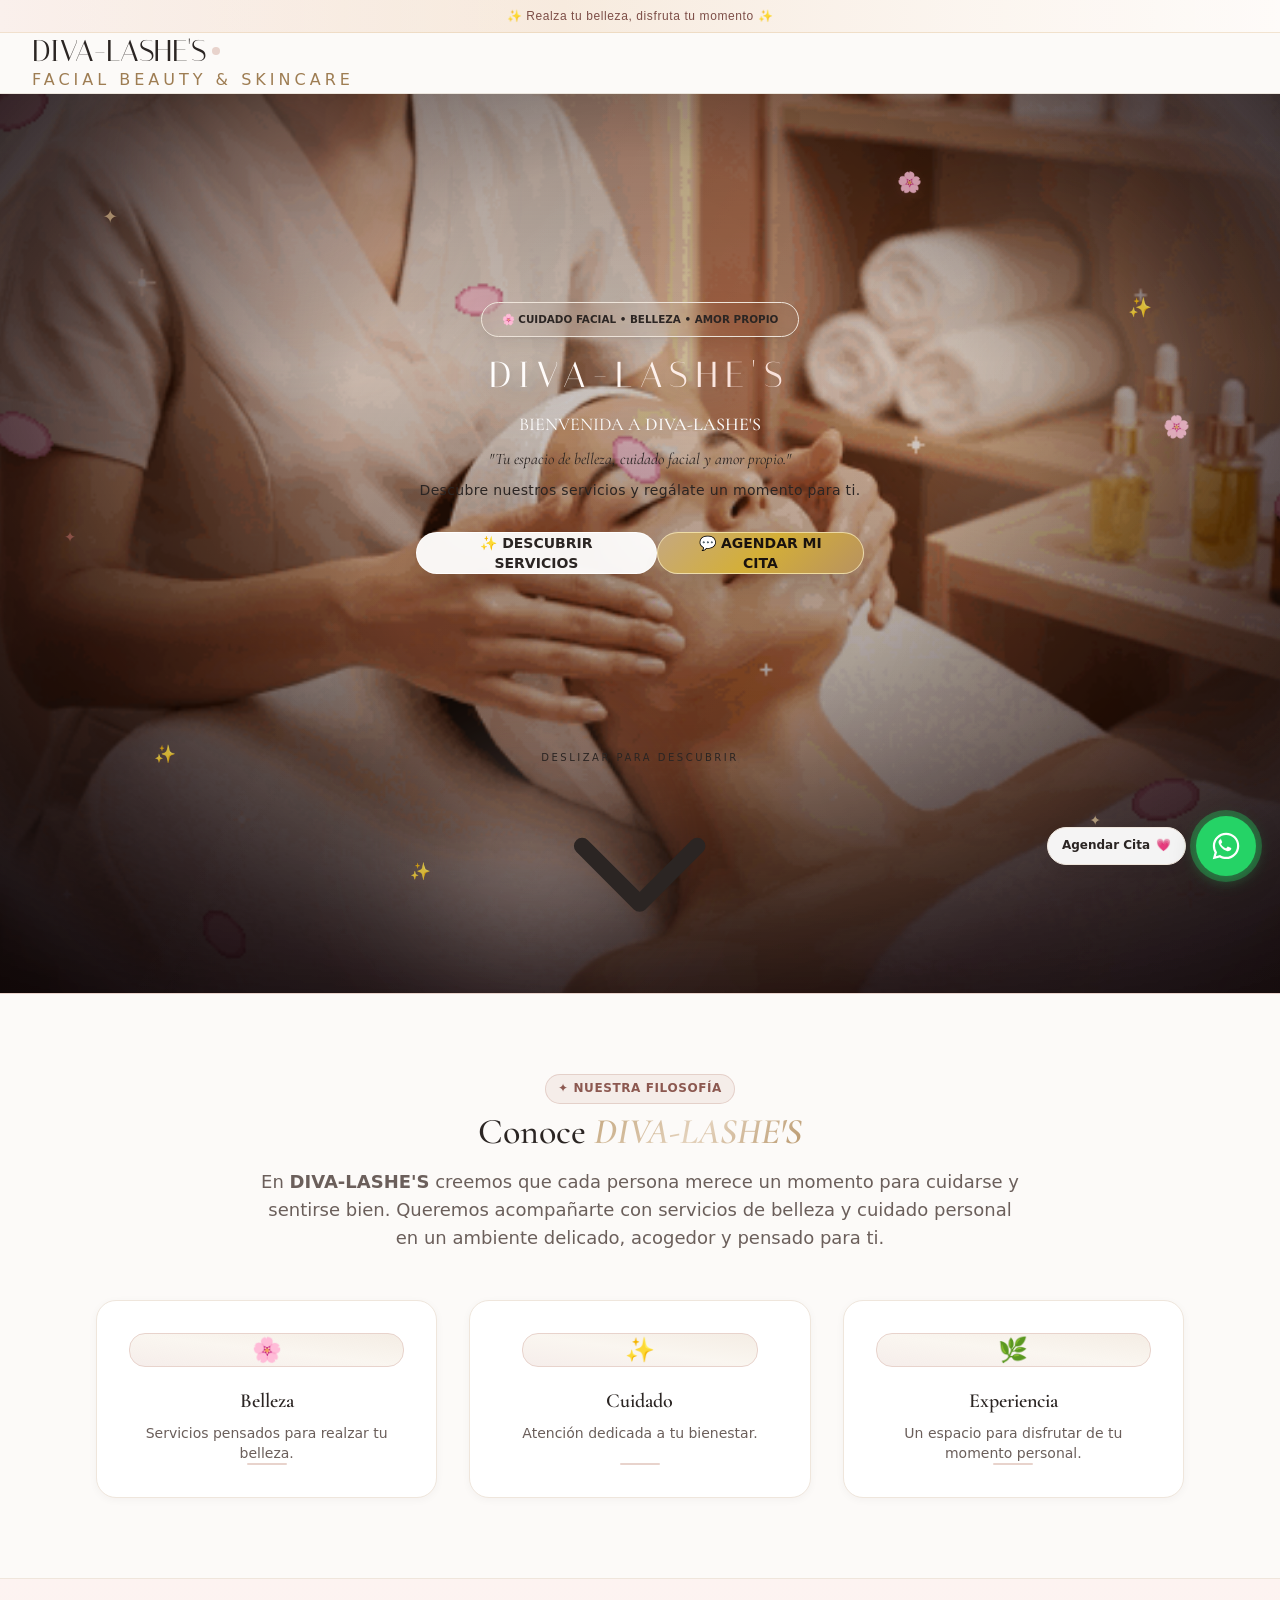
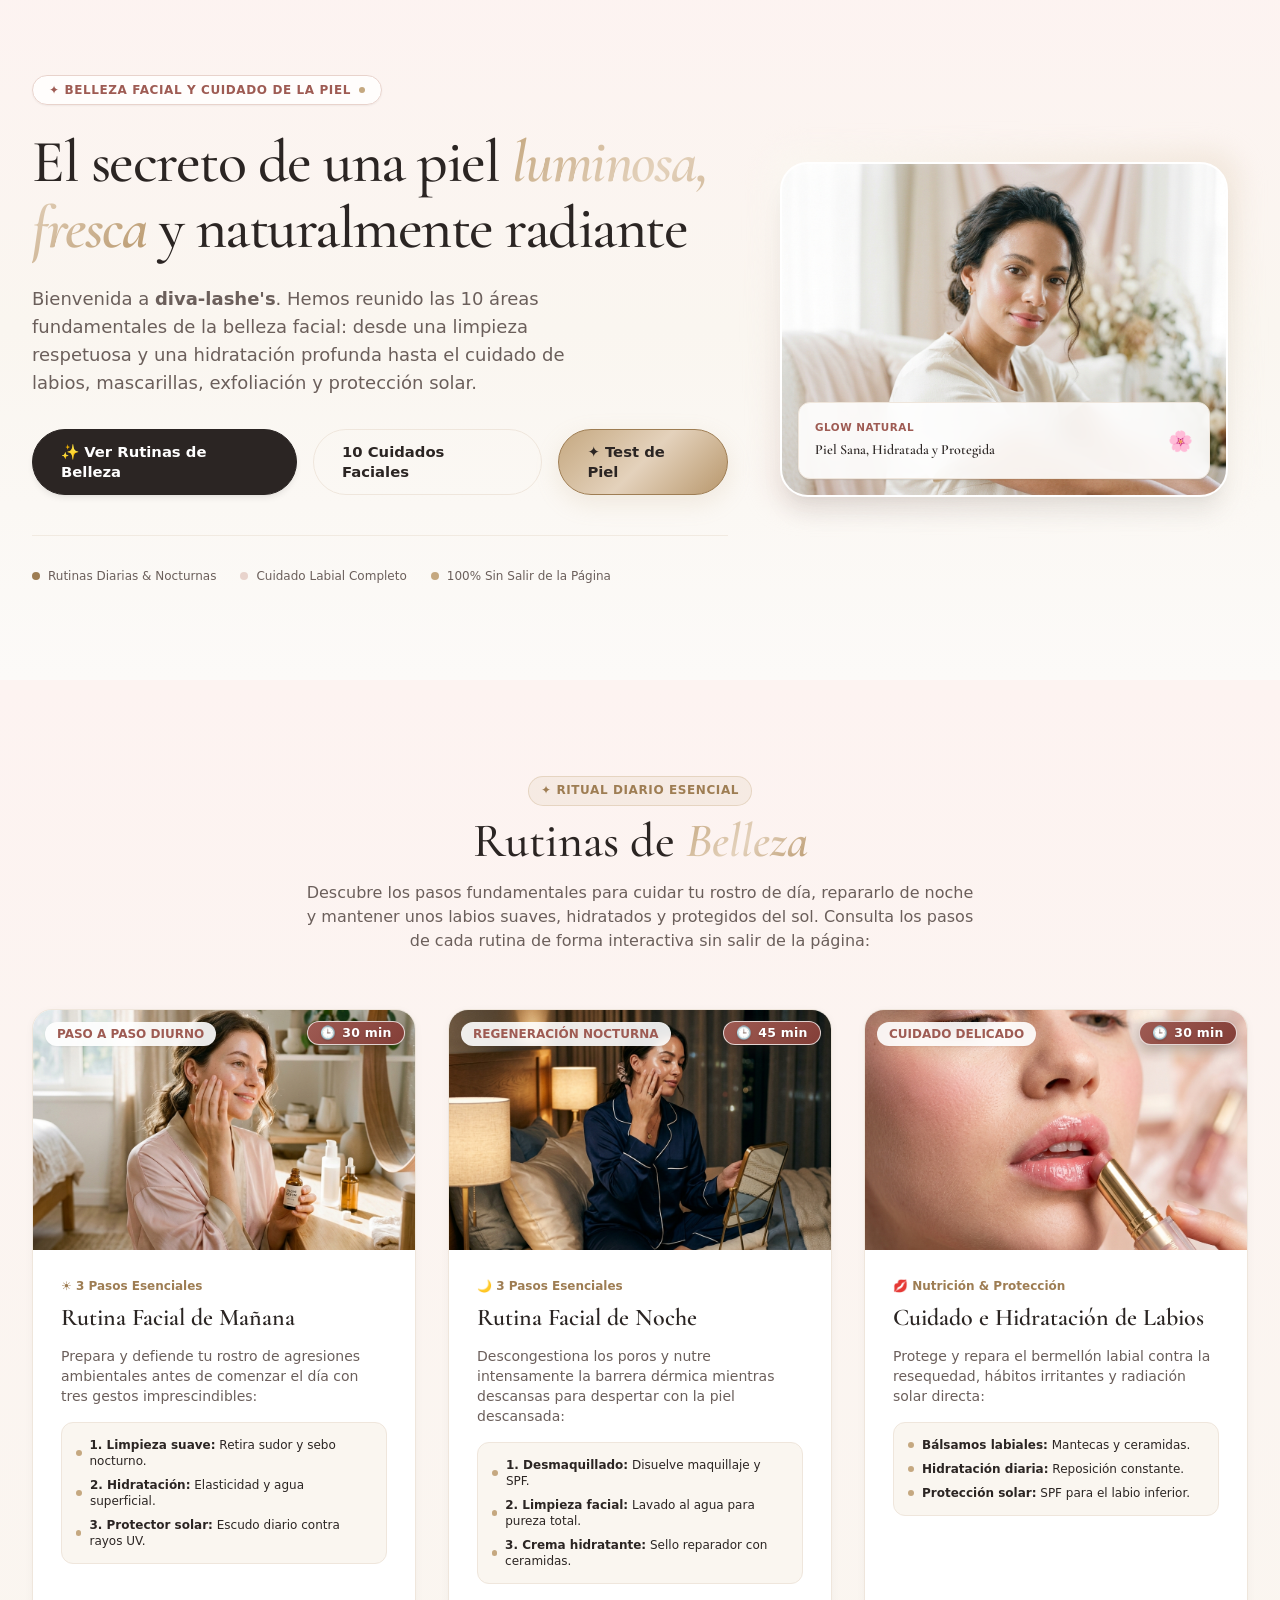
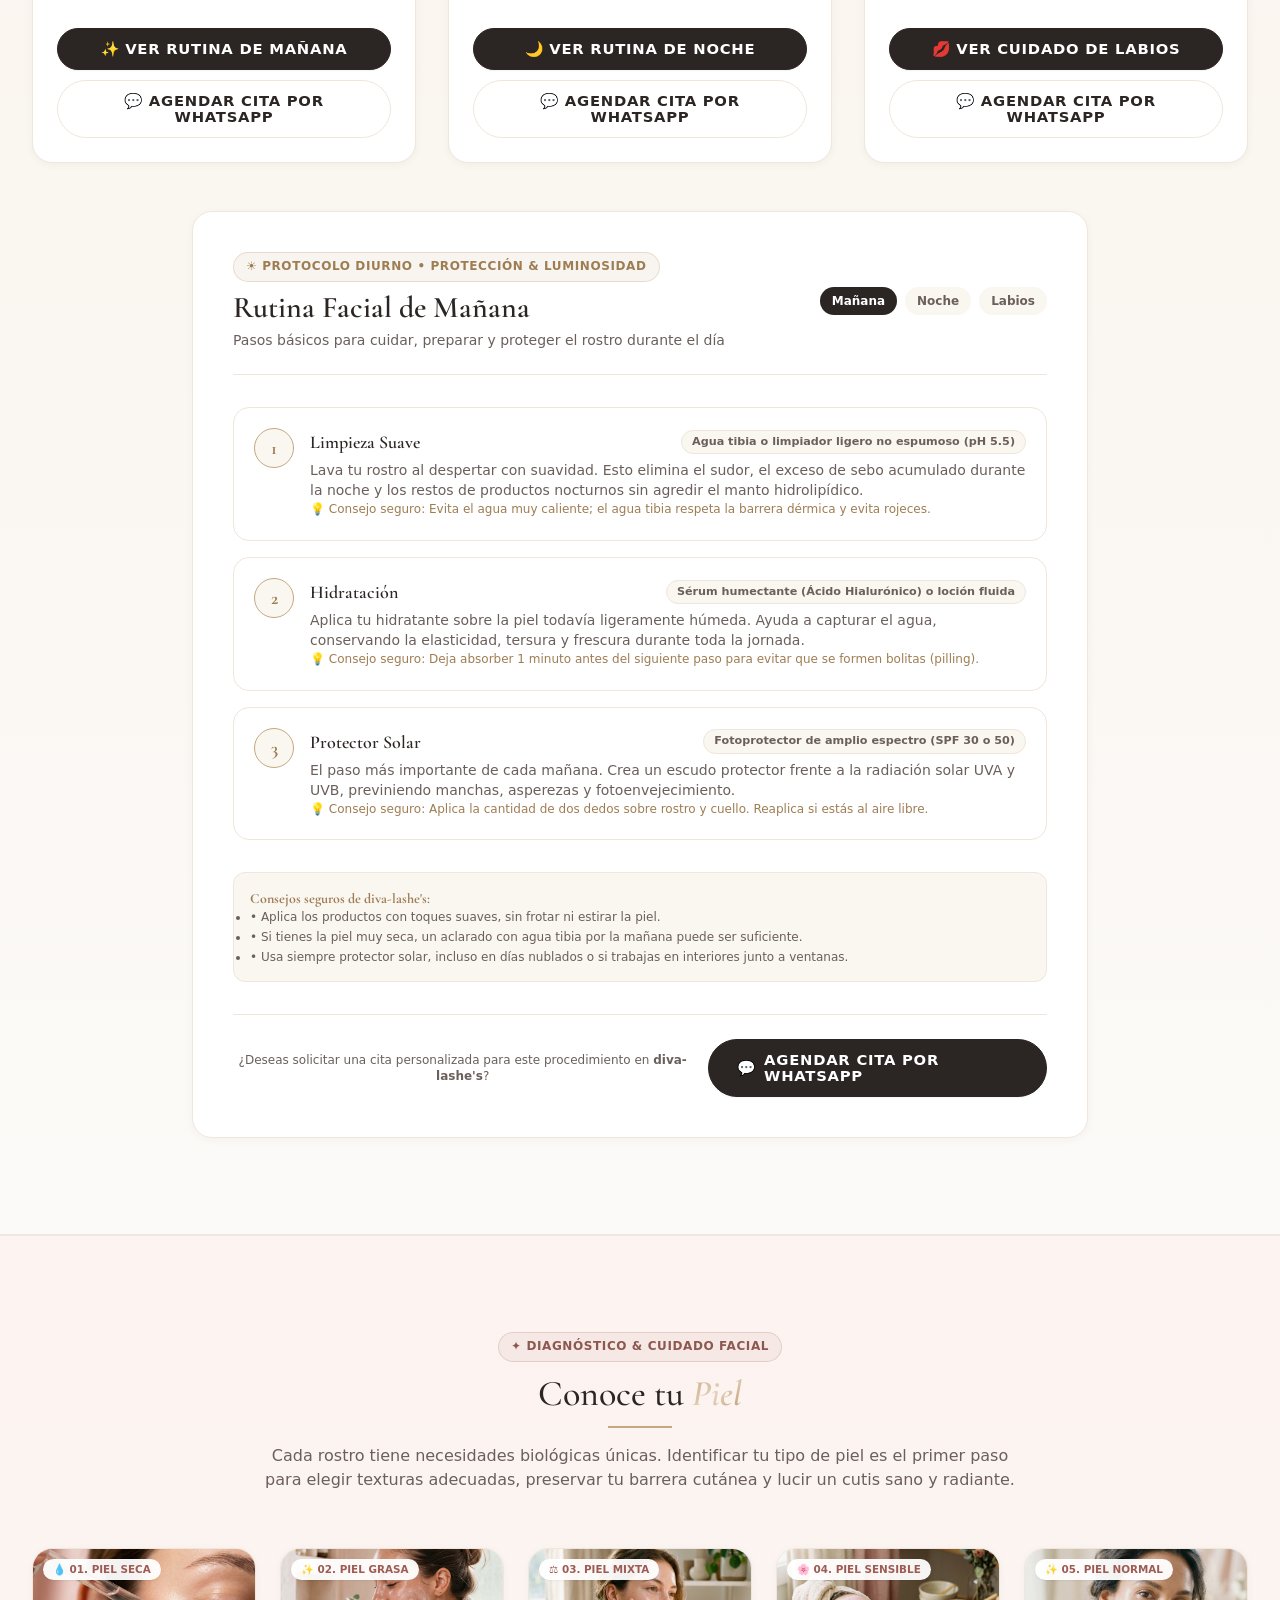
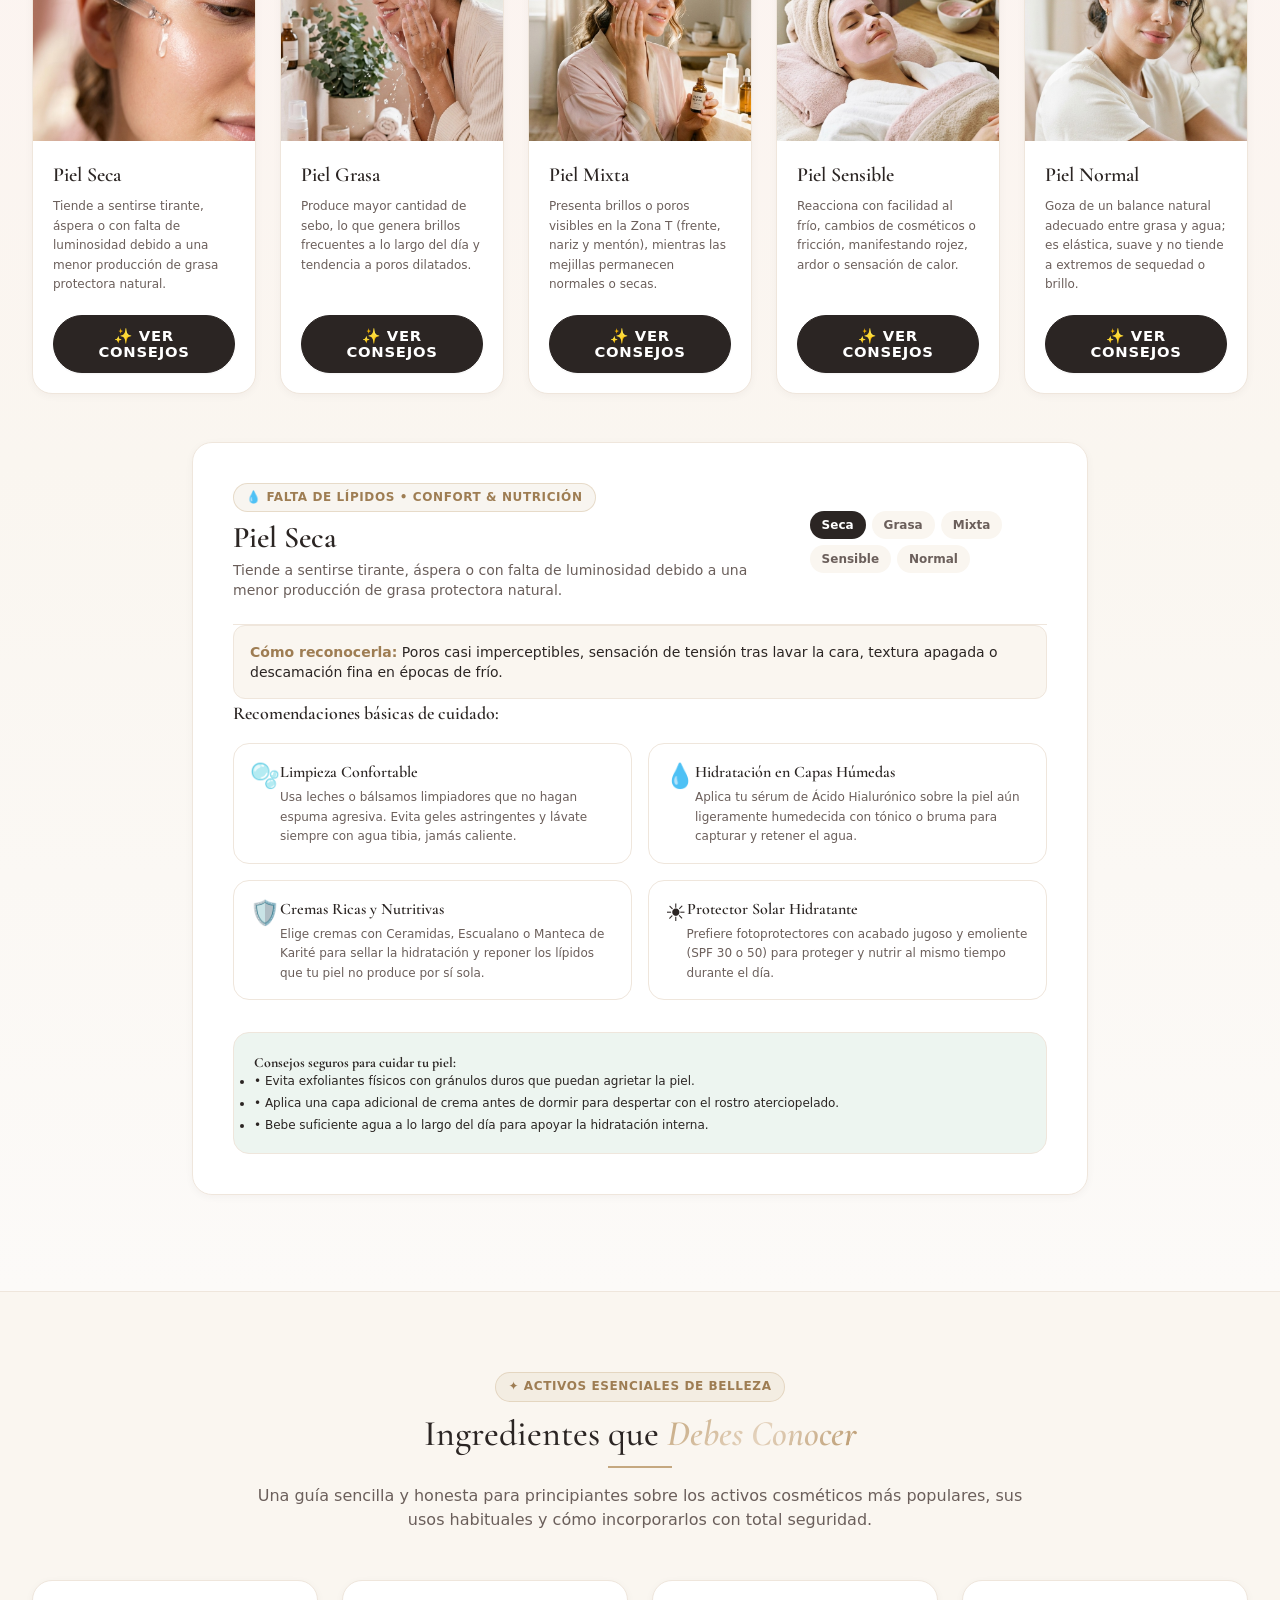
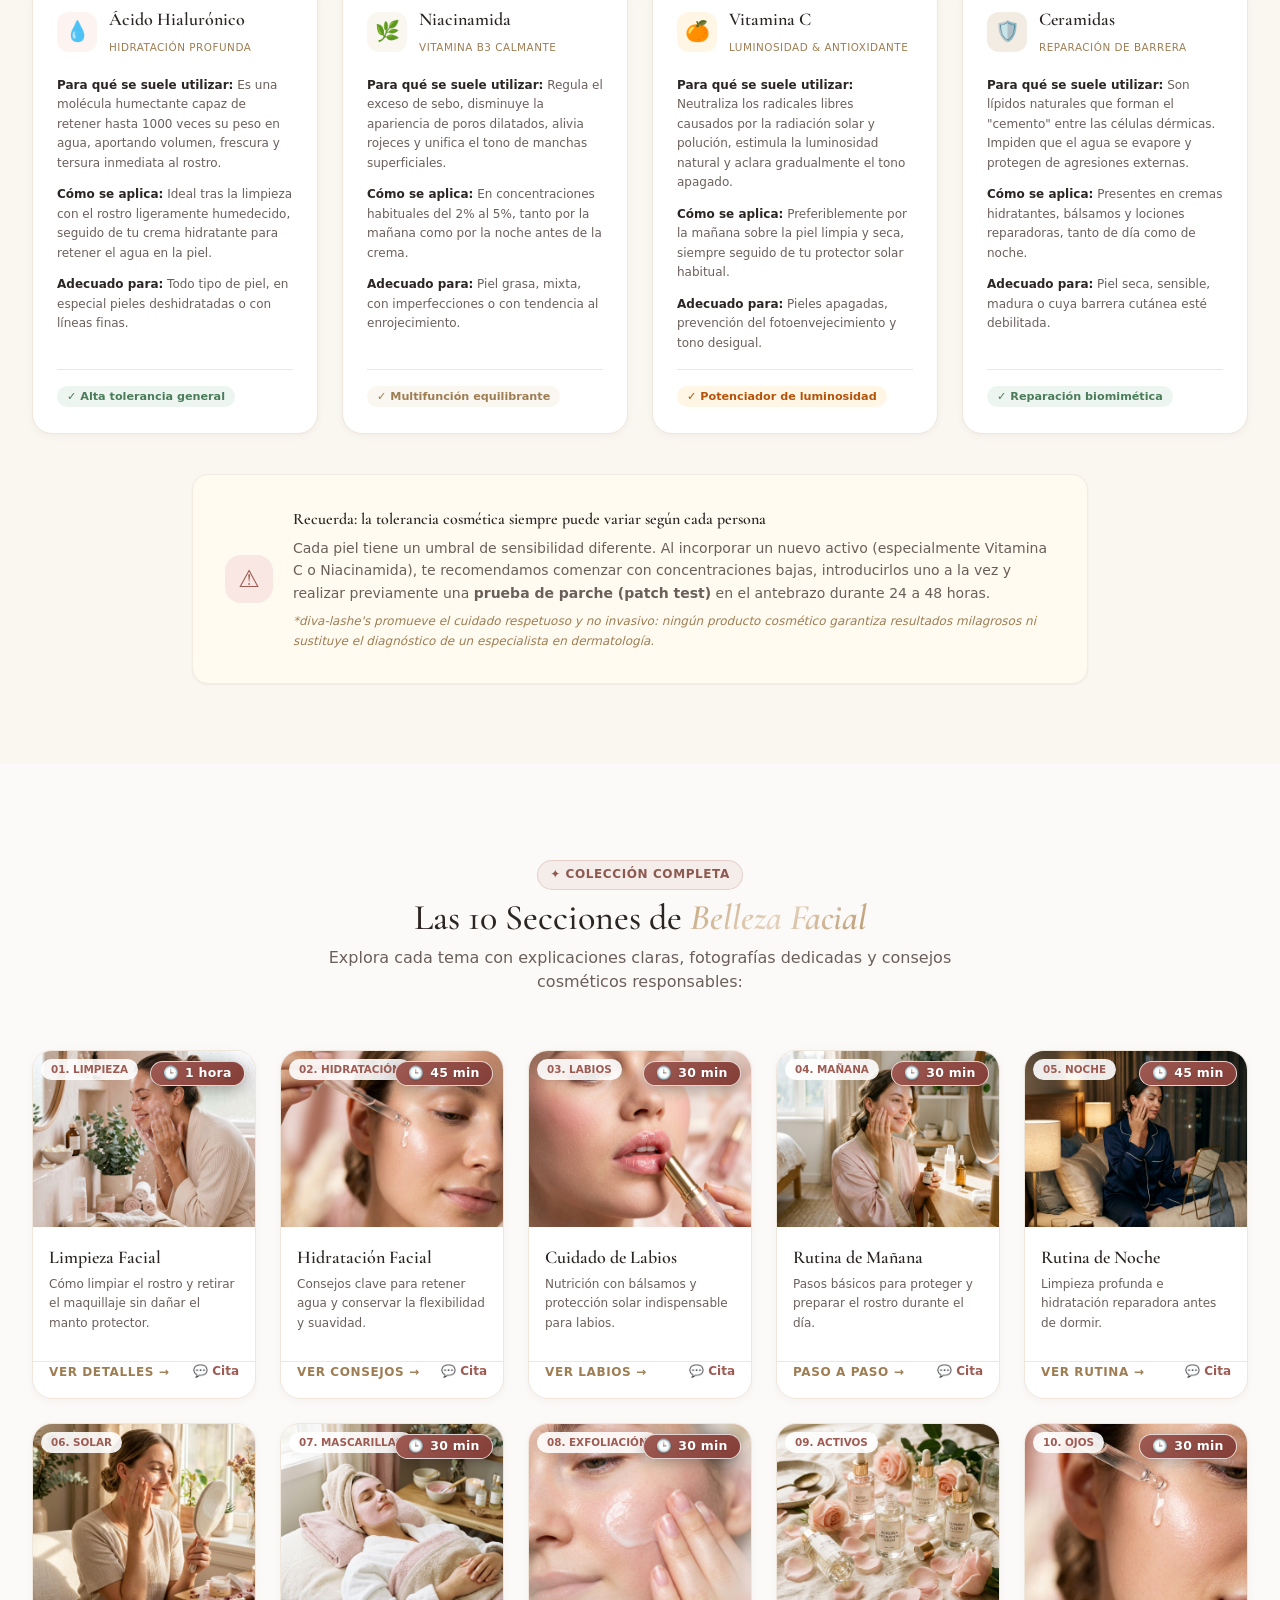
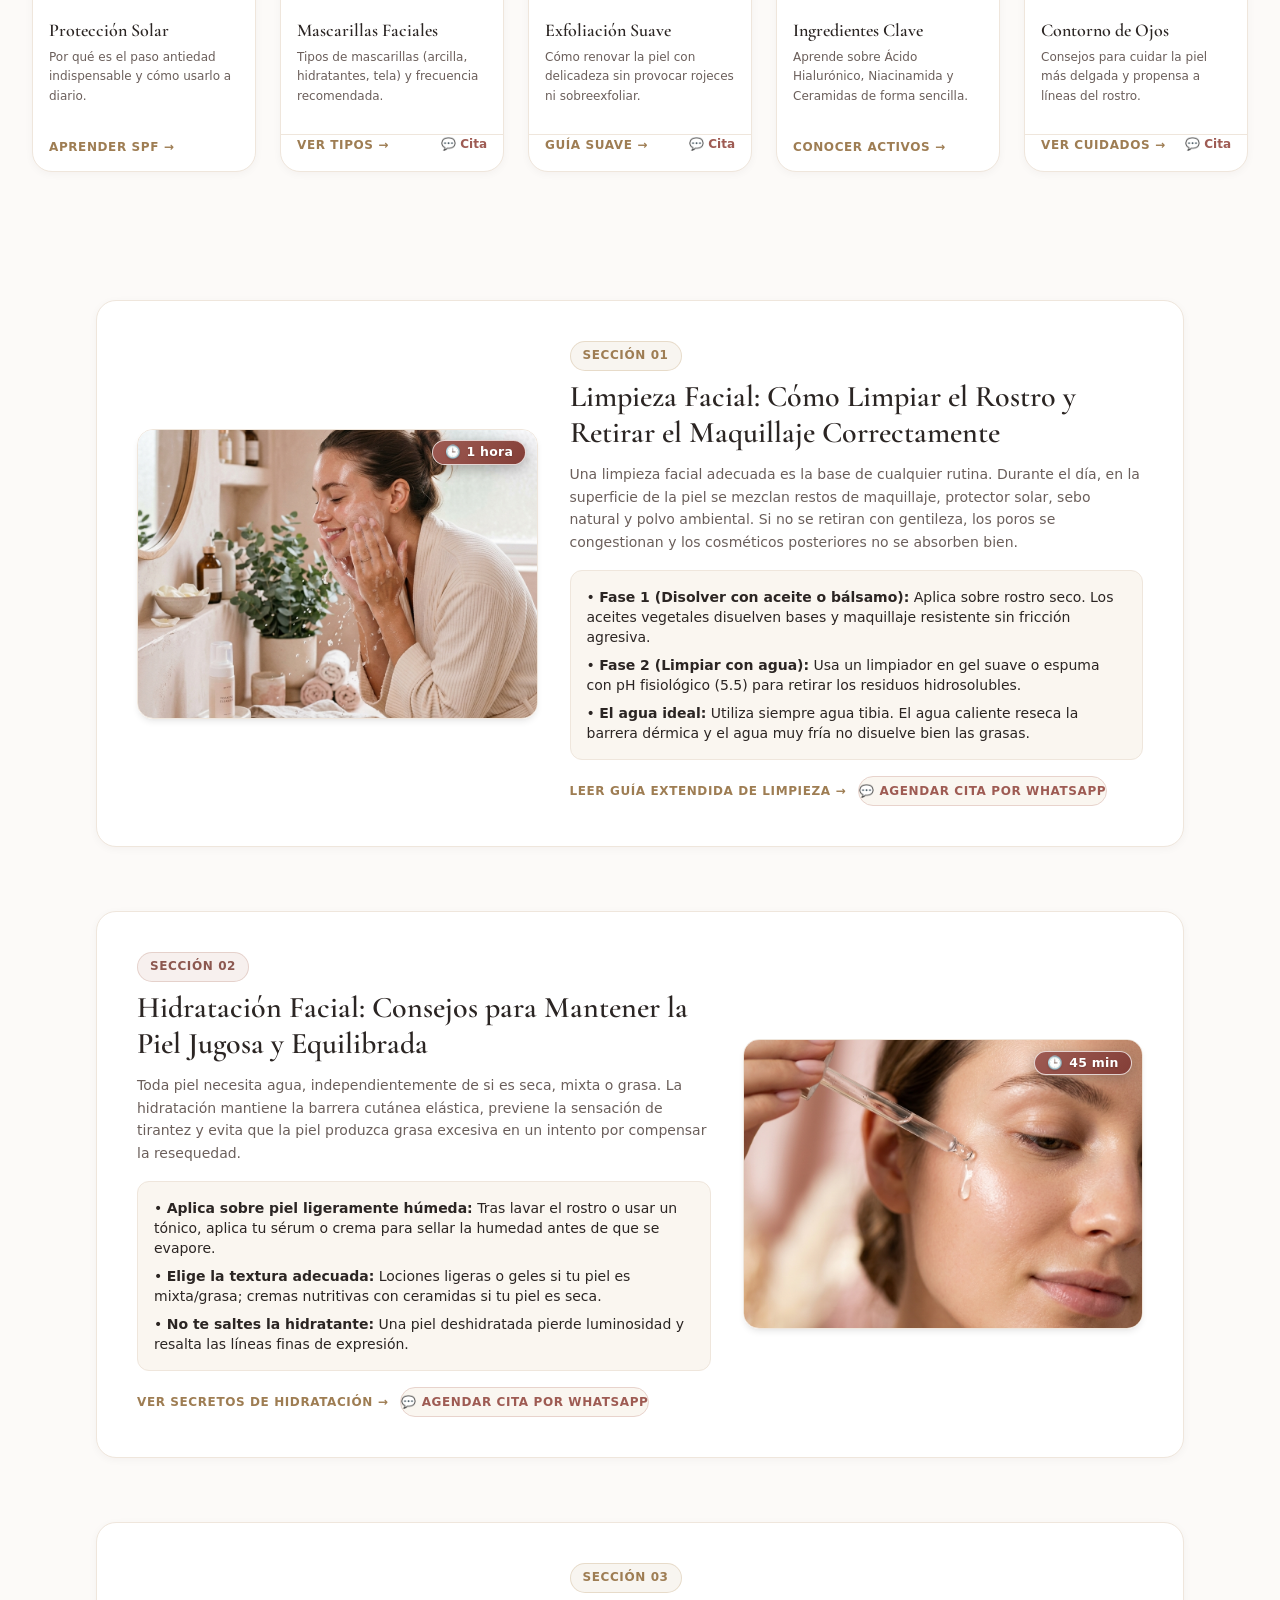
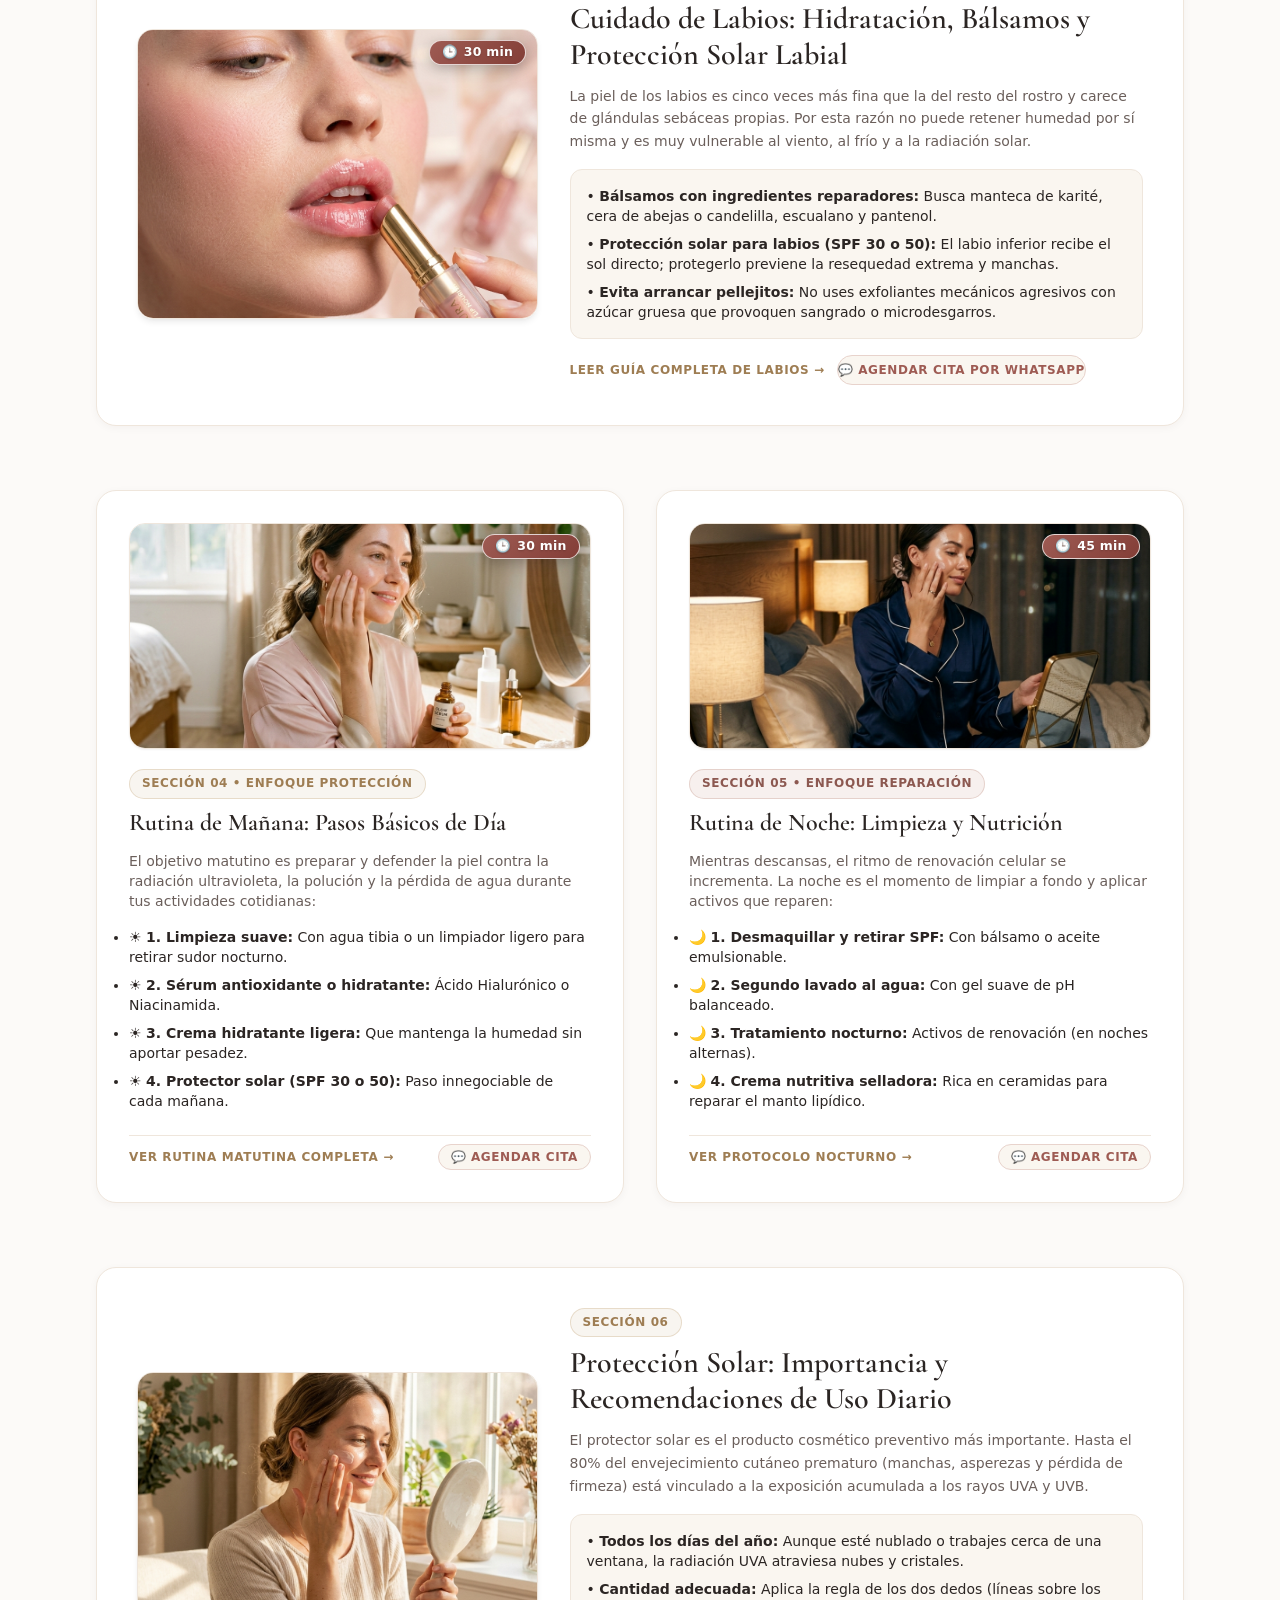
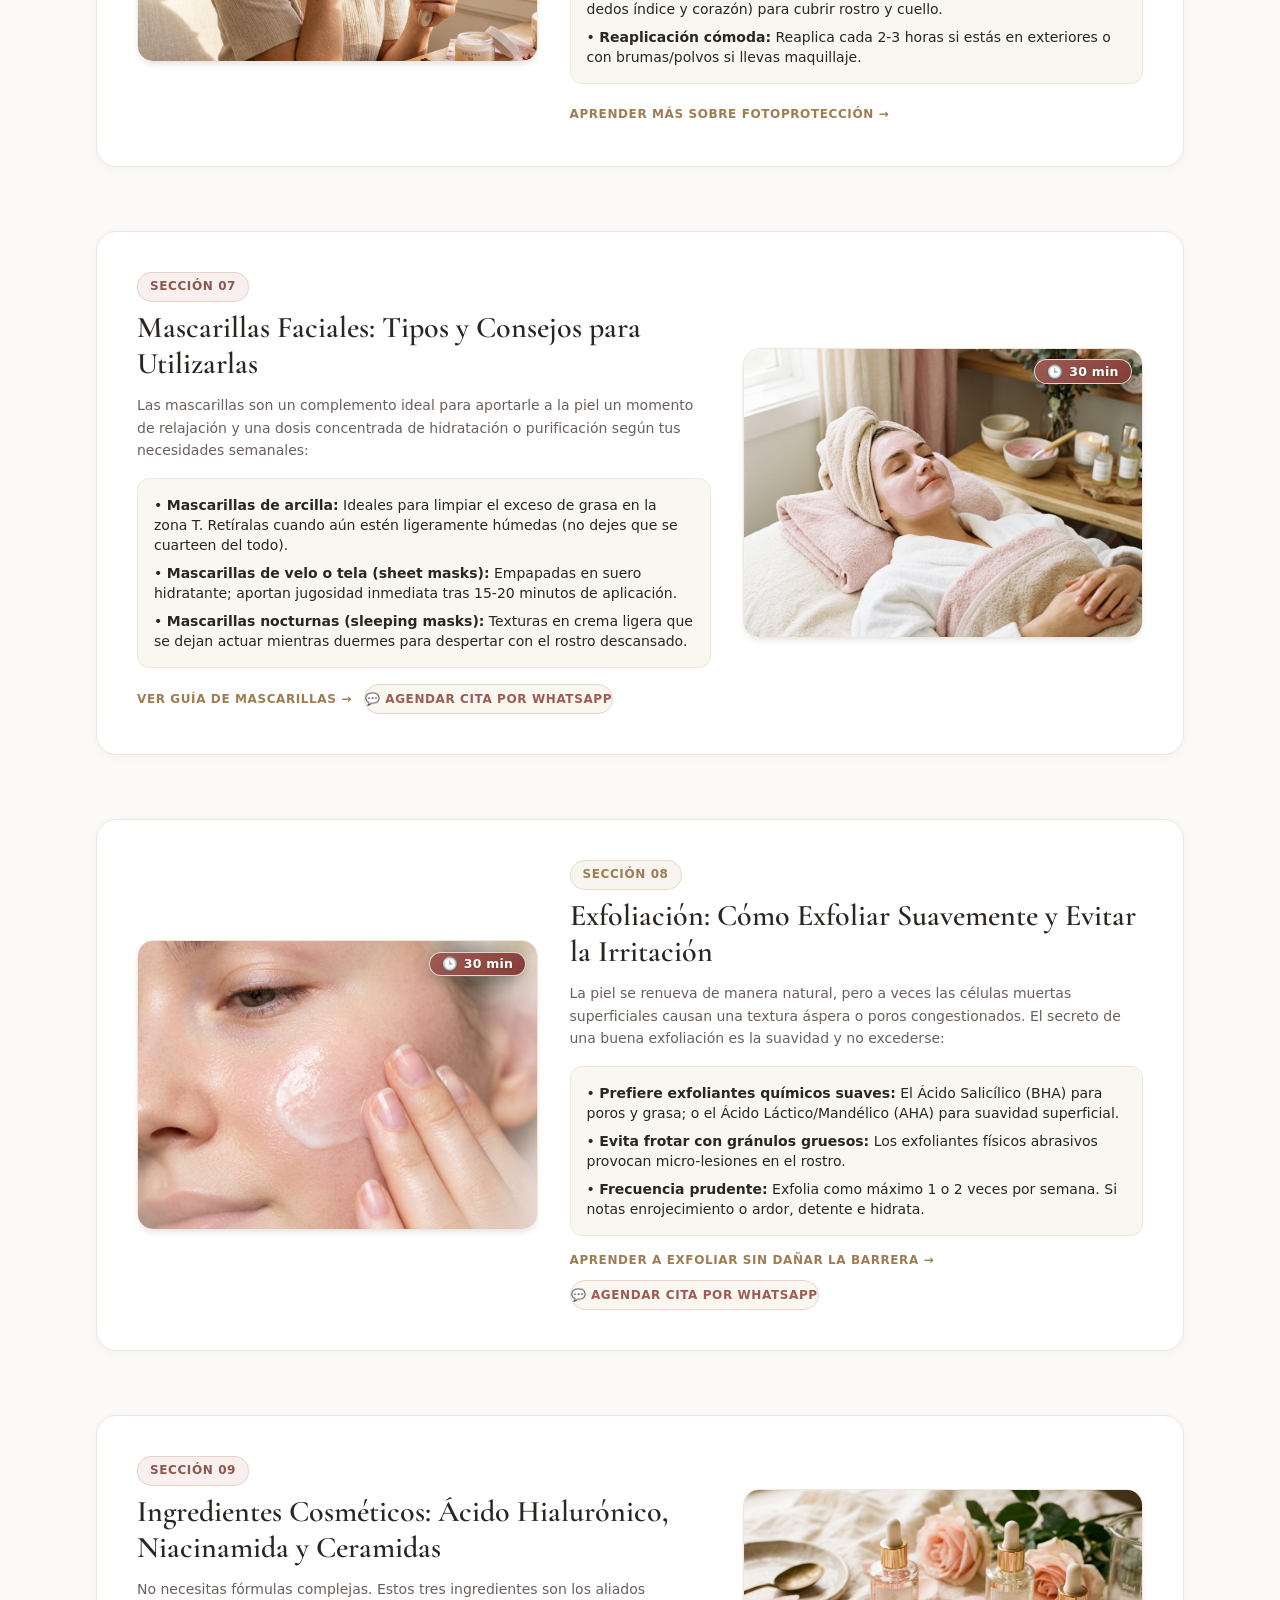
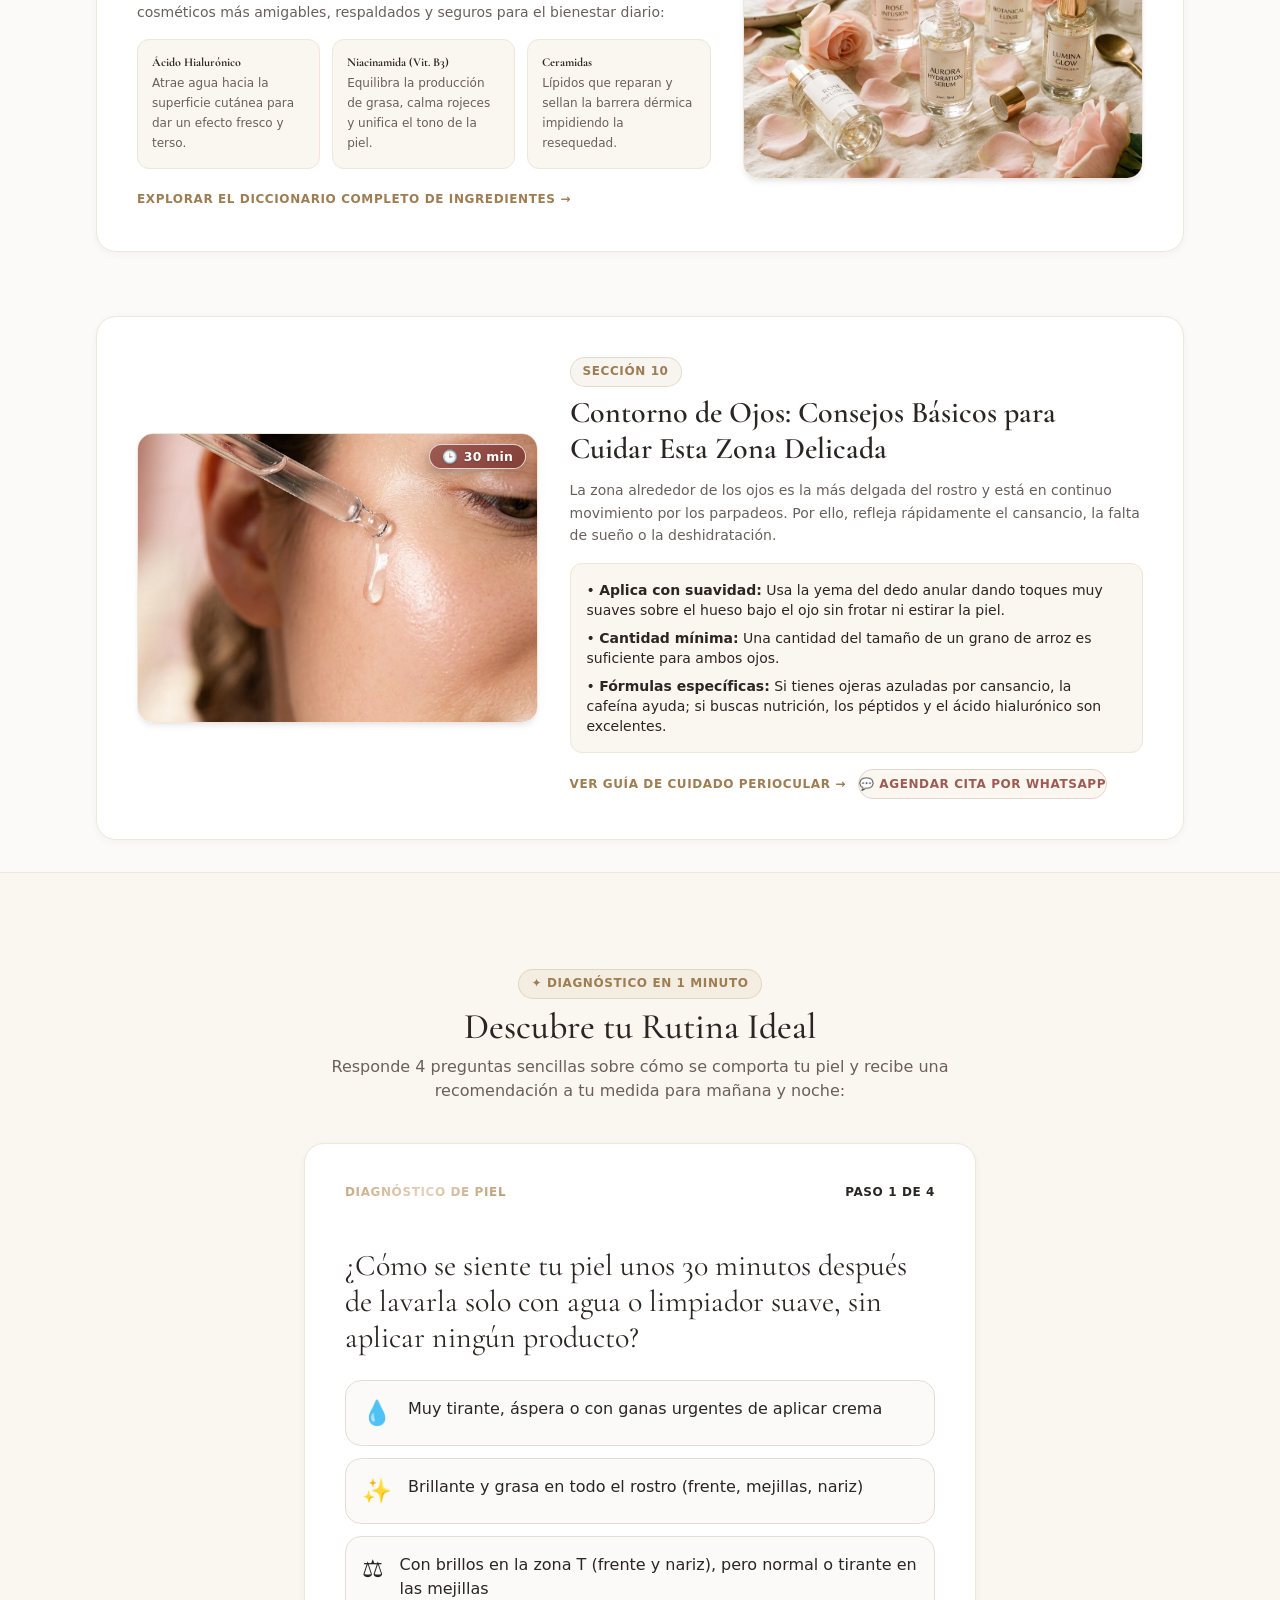
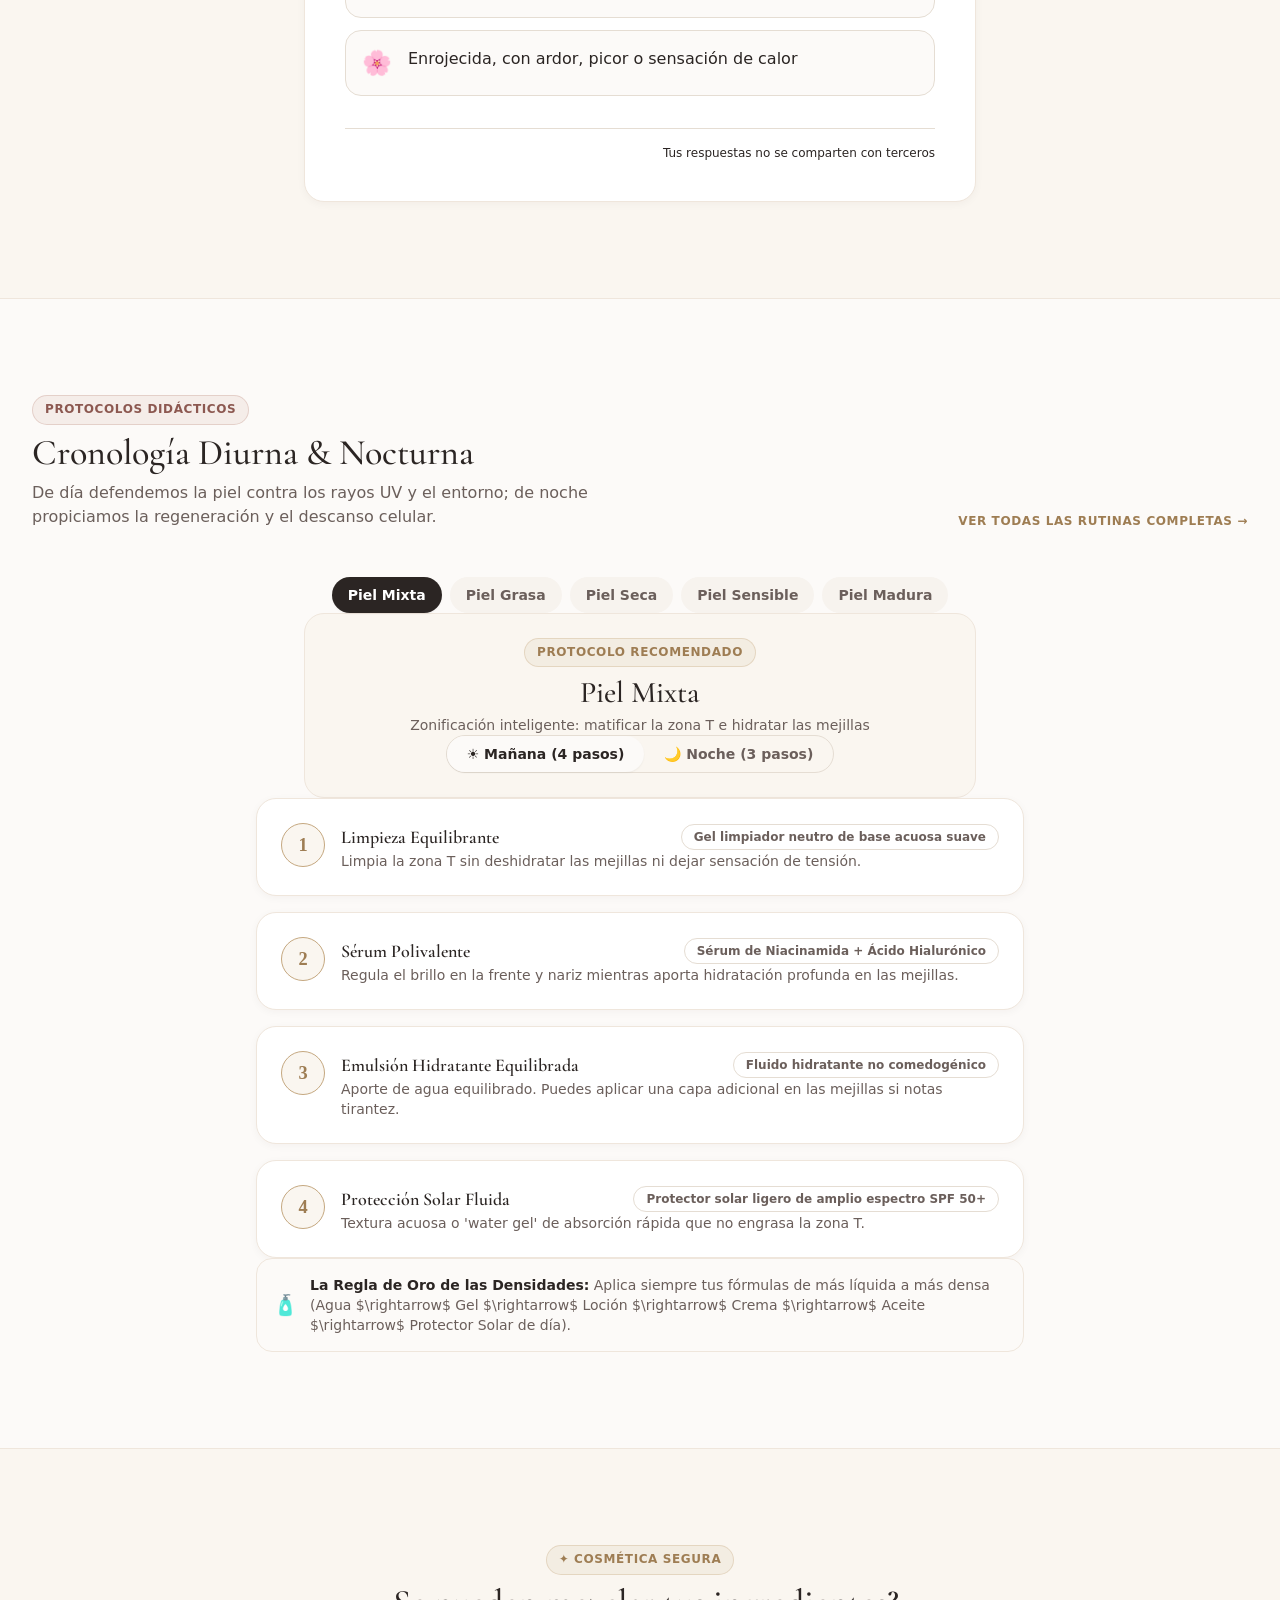
==== commit 9eb85268: "feat(header): agregar barra de anuncios superior y navegacion elegante para DIVA-LASHE'S" ====
--- a/index.html
+++ b/index.html
@@ -18,100 +18,117 @@
 </head>
 <body class="bg-[#FCFAF8] text-[#2B2523] flex flex-col min-h-screen">
 
-  <!-- ============================================== -->
-  <!-- ENCABEZADO CON LA MARCA DIVA-LASHE'S & NAVEGACIÓN -->
-  <!-- ============================================== -->
-  <header class="header-glass sticky top-0 z-40 transition-all duration-300">
-    <div class="max-w-7xl mx-auto px-4 sm:px-6 lg:px-8">
-      <div class="flex items-center justify-between h-20 sm:h-24">
-        
-        <!-- Logotipo de la Marca DIVA-LASHE'S -->
-        <a href="index.html" class="flex flex-col text-left group">
-          <div class="flex items-center gap-1.5">
-            <span class="font-serif text-2xl sm:text-3xl font-semibold tracking-wide text-[#2B2523] group-hover:text-[#9E7D53] transition-colors">
-              DIVA-LASHE'S
+  <!-- =================================================================== -->
+  <!-- ENCABEZADO SUPERIOR STICKY: BARRA DE ANUNCIOS + NAVEGACIÓN PRINCIPAL -->
+  <!-- =================================================================== -->
+  <header id="site-header" class="sticky top-0 z-40 w-full transition-all duration-300">
+    
+    <!-- 1. Barra Superior de Anuncios Elegante (Configurable en js/siteConfig.js) -->
+    <div id="announcement-bar" class="announcement-bar relative overflow-hidden py-2 px-4 border-b border-[#E8D3CC]/60 bg-gradient-to-r from-[#FAF0EC] via-[#FDF5F2] to-[#F5E8E2]">
+      <!-- Destello de luz sutil sobre la barra -->
+      <div class="announcement-shimmer-effect" aria-hidden="true"></div>
+      
+      <div class="max-w-7xl mx-auto flex items-center justify-center text-center relative z-10">
+        <p id="announcement-bar-text" class="announcement-text text-xs sm:text-[0.8125rem] font-medium tracking-wide text-[#7D4E47] flex items-center justify-center gap-2">
+          <span>✨ Realza tu belleza, disfruta tu momento ✨</span>
+        </p>
+      </div>
+    </div>
+
+    <!-- 2. Barra de Navegación Principal -->
+    <div class="header-glass border-b border-[#EFE6DC]/90 transition-all duration-300 shadow-xs">
+      <div class="max-w-7xl mx-auto px-4 sm:px-6 lg:px-8">
+        <div class="flex items-center justify-between h-18 sm:h-20">
+          
+          <!-- Logo o Nombre Oficial: DIVA-LASHE'S con tipografía refinada -->
+          <a href="index.html" class="flex flex-col text-left group" aria-label="Ir al inicio de DIVA-LASHE'S">
+            <div class="flex items-center gap-1.5">
+              <span class="font-luxury-brand text-2xl sm:text-3xl font-normal tracking-[0.16em] text-[#2B2523] group-hover:text-[#9E5B53] transition-colors">
+                DIVA-LASHE'S
+              </span>
+              <span class="inline-block w-2 h-2 rounded-full bg-[#E8D3CC] group-hover:bg-[#C5A880] transition-colors"></span>
+            </div>
+            <span class="text-[0.6rem] tracking-[0.25em] uppercase text-[#9E7D53] font-medium -mt-0.5">
+              Facial Beauty & Skincare
             </span>
-            <span class="inline-block w-2 h-2 rounded-full bg-[#E8D3CC] group-hover:bg-[#C5A880] transition-colors"></span>
-          </div>
-          <span class="text-[0.625rem] tracking-[0.25em] uppercase text-[#9E7D53] font-medium -mt-0.5">
-            Facial Beauty & Skincare
-          </span>
-        </a>
-
-        <!-- Menú de Navegación Principal Desktop -->
-        <nav class="hidden xl:flex items-center space-x-6 text-sm font-medium text-[#6B5F5B]">
-          <a href="index.html" class="text-[#2B2523] font-semibold border-b-2 border-[#C5A880] pb-1">Inicio</a>
-          <a href="#conoce-diva-lashes" class="hover:text-[#2B2523] transition-colors font-medium">Conoce DIVA-LASHE'S</a>
-          <a href="#rutinas-de-belleza" class="hover:text-[#2B2523] transition-colors font-semibold text-[#9E5B53]">Rutinas de Belleza</a>
-          <a href="#conoce-tu-piel" class="hover:text-[#2B2523] transition-colors font-semibold text-[#9E7D53]">Conoce tu Piel</a>
-          <a href="#ingredientes-que-debes-conocer" class="hover:text-[#2B2523] transition-colors">Ingredientes</a>
-          <a href="#cuidados-faciales" class="hover:text-[#2B2523] transition-colors">10 Cuidados Faciales</a>
-          <a href="#limpieza-facial" class="hover:text-[#2B2523] transition-colors">Limpieza</a>
-          <a href="#hidratacion-facial" class="hover:text-[#2B2523] transition-colors">Hidratación</a>
-          <a href="#cuidado-labios" class="hover:text-[#2B2523] transition-colors">Labios</a>
-          <a href="#proteccion-solar" class="hover:text-[#2B2523] transition-colors">Protección Solar</a>
-          <a href="#diagnostico-test" class="hover:text-[#2B2523] transition-colors font-semibold text-[#9E7D53]">Test de Piel</a>
-        </nav>
-
-        <!-- Botones de Acción Superior -->
-        <div class="flex items-center gap-3">
-          <a href="#diagnostico-test" class="hidden sm:inline-flex btn-gold text-xs uppercase tracking-wider py-2.5 px-5">
-            ✦ Descubrir mi Rutina
           </a>
 
-          <!-- Botón Hamburguesa Móvil -->
-          <button id="mobile-menu-toggle" class="xl:hidden p-2 rounded-xl text-[#2B2523] hover:bg-[#FAF6F0] focus:outline-none" aria-label="Abrir menú de navegación" aria-expanded="false">
-            <svg class="w-6 h-6" fill="none" stroke="currentColor" viewBox="0 0 24 24">
-              <path stroke-linecap="round" stroke-linejoin="round" stroke-width="2" d="M4 6h16M4 12h16M4 18h16"></path>
-            </svg>
-          </button>
-        </div>
-
+          <!-- Menú de Navegación Principal Desktop -->
+          <nav class="hidden lg:flex items-center space-x-8 text-sm font-medium text-[#6B5F5B]" aria-label="Navegación principal">
+            <a href="index.html" class="nav-link-item text-[#2B2523] font-semibold border-b-2 border-[#C5A880] pb-1">
+              Inicio
+            </a>
+            <a href="#cuidados-faciales" class="nav-link-item hover:text-[#2B2523] transition-colors">
+              Servicios
+            </a>
+            <a href="#conoce-diva-lashes" class="nav-link-item hover:text-[#2B2523] transition-colors">
+              Sobre nosotros
+            </a>
+            <a href="#contacto" class="nav-link-item hover:text-[#2B2523] transition-colors">
+              Contacto
+            </a>
+          </nav>
+
+          <!-- Botón Destacado: Reservar cita & Botón Hamburguesa Móvil -->
+          <div class="flex items-center gap-3">
+            <a id="nav-book-appointment-btn" 
+               href="https://api.whatsapp.com/send?phone=573001234567&text=%C2%A1Hola%21%20%F0%9F%92%97%20Bienvenida%20a%20DIVA-LASHE%27S.%20Quiero%20agendar%20una%20cita.%20Mi%20nombre%20es%3A%20____.%20El%20servicio%20que%20me%20interesa%20es%3A%20____.%20La%20fecha%20que%20prefiero%20es%3A%20____.%20El%20horario%20que%20prefiero%20es%3A%20____.%20%C2%BFMe%20pueden%20confirmar%20la%20disponibilidad%3F%20Gracias."
+               target="_blank"
+               rel="noopener noreferrer"
+               class="btn-nav-reserve hidden sm:inline-flex items-center gap-2 text-xs uppercase tracking-wider font-semibold py-2.5 px-5 rounded-full shadow-sm hover:shadow transition-all duration-300">
+              <span>📅 Reservar cita</span>
+            </a>
+
+            <!-- Botón Hamburguesa Móvil -->
+            <button id="mobile-menu-toggle" class="lg:hidden p-2 rounded-xl text-[#2B2523] hover:bg-[#FAF6F0] focus:outline-none transition-colors" aria-label="Abrir menú de navegación" aria-expanded="false">
+              <svg class="w-6 h-6" fill="none" stroke="currentColor" viewBox="0 0 24 24">
+                <path stroke-linecap="round" stroke-linejoin="round" stroke-width="2" d="M4 6h16M4 12h16M4 18h16"></path>
+              </svg>
+            </button>
+          </div>
+
+        </div>
       </div>
     </div>
   </header>
 
   <!-- Menú Móvil Desplegable -->
-  <div id="mobile-menu" class="hidden fixed inset-0 z-50 bg-[#FCFAF8]/95 backdrop-blur-md flex flex-col justify-between p-6 overflow-y-auto">
+  <div id="mobile-menu" class="hidden fixed inset-0 z-50 bg-[#FCFAF8]/98 backdrop-blur-md flex flex-col justify-between p-6 overflow-y-auto">
     <div>
       <div class="flex justify-between items-center pb-6 border-b border-[#EFE6DC]">
         <div>
-          <span class="font-serif text-2xl font-semibold text-[#2B2523]">DIVA-LASHE'S</span>
+          <span class="font-luxury-brand text-2xl font-normal tracking-wider text-[#2B2523]">DIVA-LASHE'S</span>
           <span class="text-[0.65rem] tracking-[0.2em] uppercase text-[#9E7D53] block">Facial Beauty & Skincare</span>
         </div>
-        <button id="mobile-menu-close" class="p-2 text-[#2B2523] hover:text-[#9E7D53]" aria-label="Cerrar menú">
+        <button id="mobile-menu-close" class="p-2 text-[#2B2523] hover:text-[#9E7D53] rounded-xl hover:bg-[#FAF6F0] focus:outline-none" aria-label="Cerrar menú">
           <svg class="w-6 h-6" fill="none" stroke="currentColor" viewBox="0 0 24 24">
             <path stroke-linecap="round" stroke-linejoin="round" stroke-width="2" d="M6 18L18 6M6 6l12 12"></path>
           </svg>
         </button>
       </div>
 
-      <nav class="flex flex-col space-y-3.5 py-6 text-base font-medium text-[#2B2523]">
-        <a href="index.html" class="text-[#9E7D53] font-semibold">Inicio</a>
-        <a href="#conoce-diva-lashes" class="hover:text-[#9E7D53] transition-colors font-medium">💖 Conoce DIVA-LASHE'S</a>
-        <a href="#rutinas-de-belleza" class="hover:text-[#9E7D53] transition-colors font-bold text-[#9E5B53]">🌸 Rutinas de Belleza (Mañana, Noche, Labios)</a>
-        <a href="#conoce-tu-piel" class="hover:text-[#9E7D53] transition-colors font-bold text-[#9E7D53]">✨ Conoce tu Piel (5 Tipos & Consejos)</a>
-        <a href="#ingredientes-que-debes-conocer" class="hover:text-[#9E7D53] transition-colors font-medium">🌿 Ingredientes que debes conocer</a>
-        <a href="#cuidados-faciales" class="hover:text-[#9E7D53] transition-colors">✦ Los 10 Cuidados Faciales</a>
-        <a href="#limpieza-facial" class="hover:text-[#9E7D53] transition-colors">1. Limpieza Facial y Desmaquillado</a>
-        <a href="#hidratacion-facial" class="hover:text-[#9E7D53] transition-colors">2. Hidratación Facial Profunda</a>
-        <a href="#cuidado-labios" class="hover:text-[#9E7D53] transition-colors">3. Cuidado de Labios y SPF Labial</a>
-        <a href="#rutina-manana" class="hover:text-[#9E7D53] transition-colors">4. Rutina de Mañana</a>
-        <a href="#rutina-noche" class="hover:text-[#9E7D53] transition-colors">5. Rutina de Noche</a>
-        <a href="#proteccion-solar" class="hover:text-[#9E7D53] transition-colors">6. Protección Solar Diaria</a>
-        <a href="#mascarillas-faciales" class="hover:text-[#9E7D53] transition-colors">7. Mascarillas Faciales</a>
-        <a href="#exfoliacion" class="hover:text-[#9E7D53] transition-colors">8. Exfoliación Suave</a>
-        <a href="#ingredientes-cosmeticos" class="hover:text-[#9E7D53] transition-colors">9. Ingredientes Cosméticos</a>
-        <a href="#contorno-ojos" class="hover:text-[#9E7D53] transition-colors">10. Contorno de Ojos</a>
-        <a href="tipos-de-piel.html" class="text-sm text-[#6B5F5B] pt-2 border-t border-[#EFE6DC]">Ver Guía de Tipos de Piel</a>
-        <a href="faq.html" class="text-sm text-[#6B5F5B]">Preguntas Frecuentes & Patch Test</a>
-        <a href="aviso-medico.html" class="text-sm text-[#6B5F5B]">Aviso Sanitario y Editorial</a>
+      <nav class="flex flex-col space-y-4 py-6 text-base font-medium text-[#2B2523]" aria-label="Navegación móvil">
+        <a href="index.html" class="hover:text-[#9E5B53] transition-colors py-1">Inicio</a>
+        <a href="#cuidados-faciales" class="hover:text-[#9E5B53] transition-colors py-1">Servicios</a>
+        <a href="#conoce-diva-lashes" class="hover:text-[#9E5B53] transition-colors py-1">Sobre nosotros</a>
+        <a href="#contacto" class="hover:text-[#9E5B53] transition-colors py-1">Contacto</a>
+        
+        <div class="pt-4 border-t border-[#EFE6DC] flex flex-col space-y-2.5 text-sm text-[#6B5F5B]">
+          <span class="text-xs uppercase tracking-wider font-semibold text-[#9E7D53]">Guías de Belleza & Cuidado</span>
+          <a href="#rutinas-de-belleza" class="hover:text-[#2B2523]">🌸 Rutinas de Belleza (Mañana, Noche, Labios)</a>
+          <a href="#conoce-tu-piel" class="hover:text-[#2B2523]">✨ Conoce tu Piel (5 Tipos)</a>
+          <a href="#diagnostico-test" class="hover:text-[#2B2523]">✦ Test de Rutina Personalizada</a>
+        </div>
       </nav>
     </div>
 
     <div class="pt-6 border-t border-[#EFE6DC]">
-      <a href="#diagnostico-test" class="btn-gold w-full text-center py-3">
-        ✦ Descubrir mi Rutina Personalizada
+      <a id="mobile-nav-book-btn"
+         href="https://api.whatsapp.com/send?phone=573001234567&text=%C2%A1Hola%21%20%F0%9F%92%97%20Bienvenida%20a%20DIVA-LASHE%27S.%20Quiero%20agendar%20una%20cita.%20Mi%20nombre%20es%3A%20____.%20El%20servicio%20que%20me%20interesa%20es%3A%20____.%20La%20fecha%20que%20prefiero%20es%3A%20____.%20El%20horario%20que%20prefiero%20es%3A%20____.%20%C2%BFMe%20pueden%20confirmar%20la%20disponibilidad%3F%20Gracias."
+         target="_blank"
+         rel="noopener noreferrer"
+         class="btn-gold w-full text-center py-3.5 rounded-full flex items-center justify-center gap-2 font-semibold text-sm shadow-md">
+        <span>📅 Reservar cita</span>
       </a>
     </div>
   </div>
@@ -1542,21 +1559,21 @@
   </main>
 
   <!-- ============================================== -->
-  <!-- PIE DE PÁGINA (FOOTER) diva-lashe's -->
+  <!-- PIE DE PÁGINA (FOOTER) & CONTACTO DIVA-LASHE'S -->
   <!-- ============================================== -->
-  <footer class="bg-[#FAF6F0] border-t border-[#EFE6DC] pt-14 pb-10 text-[#6B5F5B] text-sm">
+  <footer id="contacto" class="bg-[#FAF6F0] border-t border-[#EFE6DC] pt-14 pb-10 text-[#6B5F5B] text-sm scroll-mt-24">
     <div class="max-w-7xl mx-auto px-4 sm:px-6 lg:px-8">
       
       <!-- Aviso Sanitario y Editorial Responsable -->
       <div class="p-4 rounded-2xl bg-white border border-[#EFE6DC] mb-12 text-xs leading-relaxed text-[#6B5F5B]">
-        <strong class="text-[#2B2523]">Compromiso diva-lashe's:</strong> El contenido de esta página web tiene propósitos informativos, educativos y de bienestar cosmético. No pretende emitir diagnósticos médicos ni sustituir el consejo individualizado de un especialista en dermatología.
+        <strong class="text-[#2B2523]">Compromiso DIVA-LASHE'S:</strong> El contenido de esta página web tiene propósitos informativos, educativos y de bienestar cosmético. No pretende emitir diagnósticos médicos ni sustituir el consejo individualizado de un especialista en dermatología.
       </div>
 
       <div class="grid grid-cols-1 md:grid-cols-4 gap-8 mb-12">
-        <!-- Columna 1: Marca diva-lashe's -->
+        <!-- Columna 1: Marca DIVA-LASHE'S -->
         <div class="md:col-span-1">
           <div class="flex items-center gap-1.5 mb-1">
-            <span class="font-serif text-2xl font-semibold text-[#2B2523]">diva-lashe's</span>
+            <span class="font-luxury-brand text-2xl font-normal tracking-wide text-[#2B2523]">DIVA-LASHE'S</span>
             <span class="inline-block w-1.5 h-1.5 rounded-full bg-[#E8D3CC]"></span>
           </div>
           <span class="text-xs uppercase tracking-[0.2em] text-[#9E7D53] block mb-4">Facial Beauty & Skincare</span>
@@ -1639,7 +1656,7 @@
   <aside class="whatsapp-widget-container" aria-label="Contacto por WhatsApp para citas">
     <!-- Tooltip elegante para desktop -->
     <a id="whatsapp-floating-tooltip"
-       href="https://api.whatsapp.com/send?phone=573001234567&text=%C2%A1Hola%21%20%F0%9F%92%97%20Bienvenida%20a%20diva-lashe%27s.%20Quiero%20agendar%20una%20cita.%20Mi%20nombre%20es%3A%20____.%20El%20servicio%20que%20me%20interesa%20es%3A%20____.%20La%20fecha%20que%20prefiero%20es%3A%20____.%20El%20horario%20que%20prefiero%20es%3A%20____.%20%C2%BFMe%20pueden%20confirmar%20la%20disponibilidad%3F%20Gracias."
+       href="https://api.whatsapp.com/send?phone=573001234567&text=%C2%A1Hola%21%20%F0%9F%92%97%20Bienvenida%20a%20DIVA-LASHE%27S.%20Quiero%20agendar%20una%20cita.%20Mi%20nombre%20es%3A%20____.%20El%20servicio%20que%20me%20interesa%20es%3A%20____.%20La%20fecha%20que%20prefiero%20es%3A%20____.%20El%20horario%20que%20prefiero%20es%3A%20____.%20%C2%BFMe%20pueden%20confirmar%20la%20disponibilidad%3F%20Gracias."
        target="_blank"
        rel="noopener noreferrer"
        class="whatsapp-float-tooltip"
@@ -1650,7 +1667,7 @@
 
     <!-- Botón Principal con Ícono Oficial de WhatsApp -->
     <a id="whatsapp-floating-btn"
-       href="https://api.whatsapp.com/send?phone=573001234567&text=%C2%A1Hola%21%20%F0%9F%92%97%20Bienvenida%20a%20diva-lashe%27s.%20Quiero%20agendar%20una%20cita.%20Mi%20nombre%20es%3A%20____.%20El%20servicio%20que%20me%20interesa%20es%3A%20____.%20La%20fecha%20que%20prefiero%20es%3A%20____.%20El%20horario%20que%20prefiero%20es%3A%20____.%20%C2%BFMe%20pueden%20confirmar%20la%20disponibilidad%3F%20Gracias."
+       href="https://api.whatsapp.com/send?phone=573001234567&text=%C2%A1Hola%21%20%F0%9F%92%97%20Bienvenida%20a%20DIVA-LASHE%27S.%20Quiero%20agendar%20una%20cita.%20Mi%20nombre%20es%3A%20____.%20El%20servicio%20que%20me%20interesa%20es%3A%20____.%20La%20fecha%20que%20prefiero%20es%3A%20____.%20El%20horario%20que%20prefiero%20es%3A%20____.%20%C2%BFMe%20pueden%20confirmar%20la%20disponibilidad%3F%20Gracias."
        target="_blank"
        rel="noopener noreferrer"
        class="whatsapp-float-btn"
@@ -1671,6 +1688,7 @@
   <script src="js/data/routines.js?v=3.2"></script>
   <script src="js/data/quizData.js?v=3.2"></script>
   <script src="js/data/servicesConfig.js?v=3.2"></script>
+  <script src="js/siteConfig.js?v=4.2"></script>
   <script src="js/main.js?v=3.2"></script>
   <script src="js/beautyRoutines.js?v=3.2"></script>
   <script src="js/skinTypesGuide.js?v=3.2"></script>
--- a/css/styles.css
+++ b/css/styles.css
@@ -807,4 +807,80 @@
   }
 }
 
-
+/* ==========================================================================
+   PROMPT 12 — BARRA SUPERIOR DE ANUNCIOS & NAVEGACIÓN PRINCIPAL
+   ========================================================================== */
+.announcement-bar {
+  background: linear-gradient(90deg, #FAF0EC 0%, #F5E5D5 22%, #FDF7F2 50%, #F5E5D5 78%, #FAF0EC 100%);
+  background-size: 200% auto;
+  border-bottom: 1px solid rgba(229, 204, 168, 0.45);
+}
+
+.announcement-shimmer-effect {
+  position: absolute;
+  inset: 0;
+  pointer-events: none;
+  background: linear-gradient(90deg, transparent 0%, rgba(255, 255, 255, 0.5) 50%, transparent 100%);
+  background-size: 200% 100%;
+  animation: announcementShimmer 7s ease-in-out infinite;
+}
+
+@keyframes announcementShimmer {
+  0% { background-position: -200% 0; }
+  100% { background-position: 200% 0; }
+}
+
+.announcement-text {
+  font-family: 'Montserrat', sans-serif;
+  color: #7D4E47;
+  letter-spacing: 0.05em;
+  animation: announcementPulse 5s ease-in-out infinite alternate;
+}
+
+@keyframes announcementPulse {
+  0% { opacity: 0.92; transform: scale(0.995); }
+  100% { opacity: 1; transform: scale(1); }
+}
+
+.nav-link-item {
+  position: relative;
+  transition: color 0.25s ease;
+  font-family: 'Montserrat', sans-serif;
+}
+
+.nav-link-item:hover {
+  color: #9E5B53;
+}
+
+.nav-link-item::after {
+  content: '';
+  position: absolute;
+  bottom: -4px;
+  left: 0;
+  width: 0;
+  height: 2px;
+  background: linear-gradient(90deg, #9E5B53, #D4AF37);
+  transition: width 0.3s ease;
+  border-radius: 9999px;
+}
+
+.nav-link-item:hover::after {
+  width: 100%;
+}
+
+.btn-nav-reserve {
+  background: linear-gradient(135deg, #C5A880 0%, #D4AF37 50%, #B89260 100%);
+  color: #1A130E;
+  border: 1px solid rgba(254, 243, 199, 0.7);
+  backdrop-filter: blur(8px);
+}
+
+.btn-nav-reserve:hover {
+  background: linear-gradient(135deg, #D4AF37 0%, #F5D0A9 50%, #C5A880 100%);
+  color: #1A130E;
+  transform: translateY(-1px);
+  box-shadow: 0 4px 14px rgba(212, 175, 55, 0.35);
+}
+
+
+
